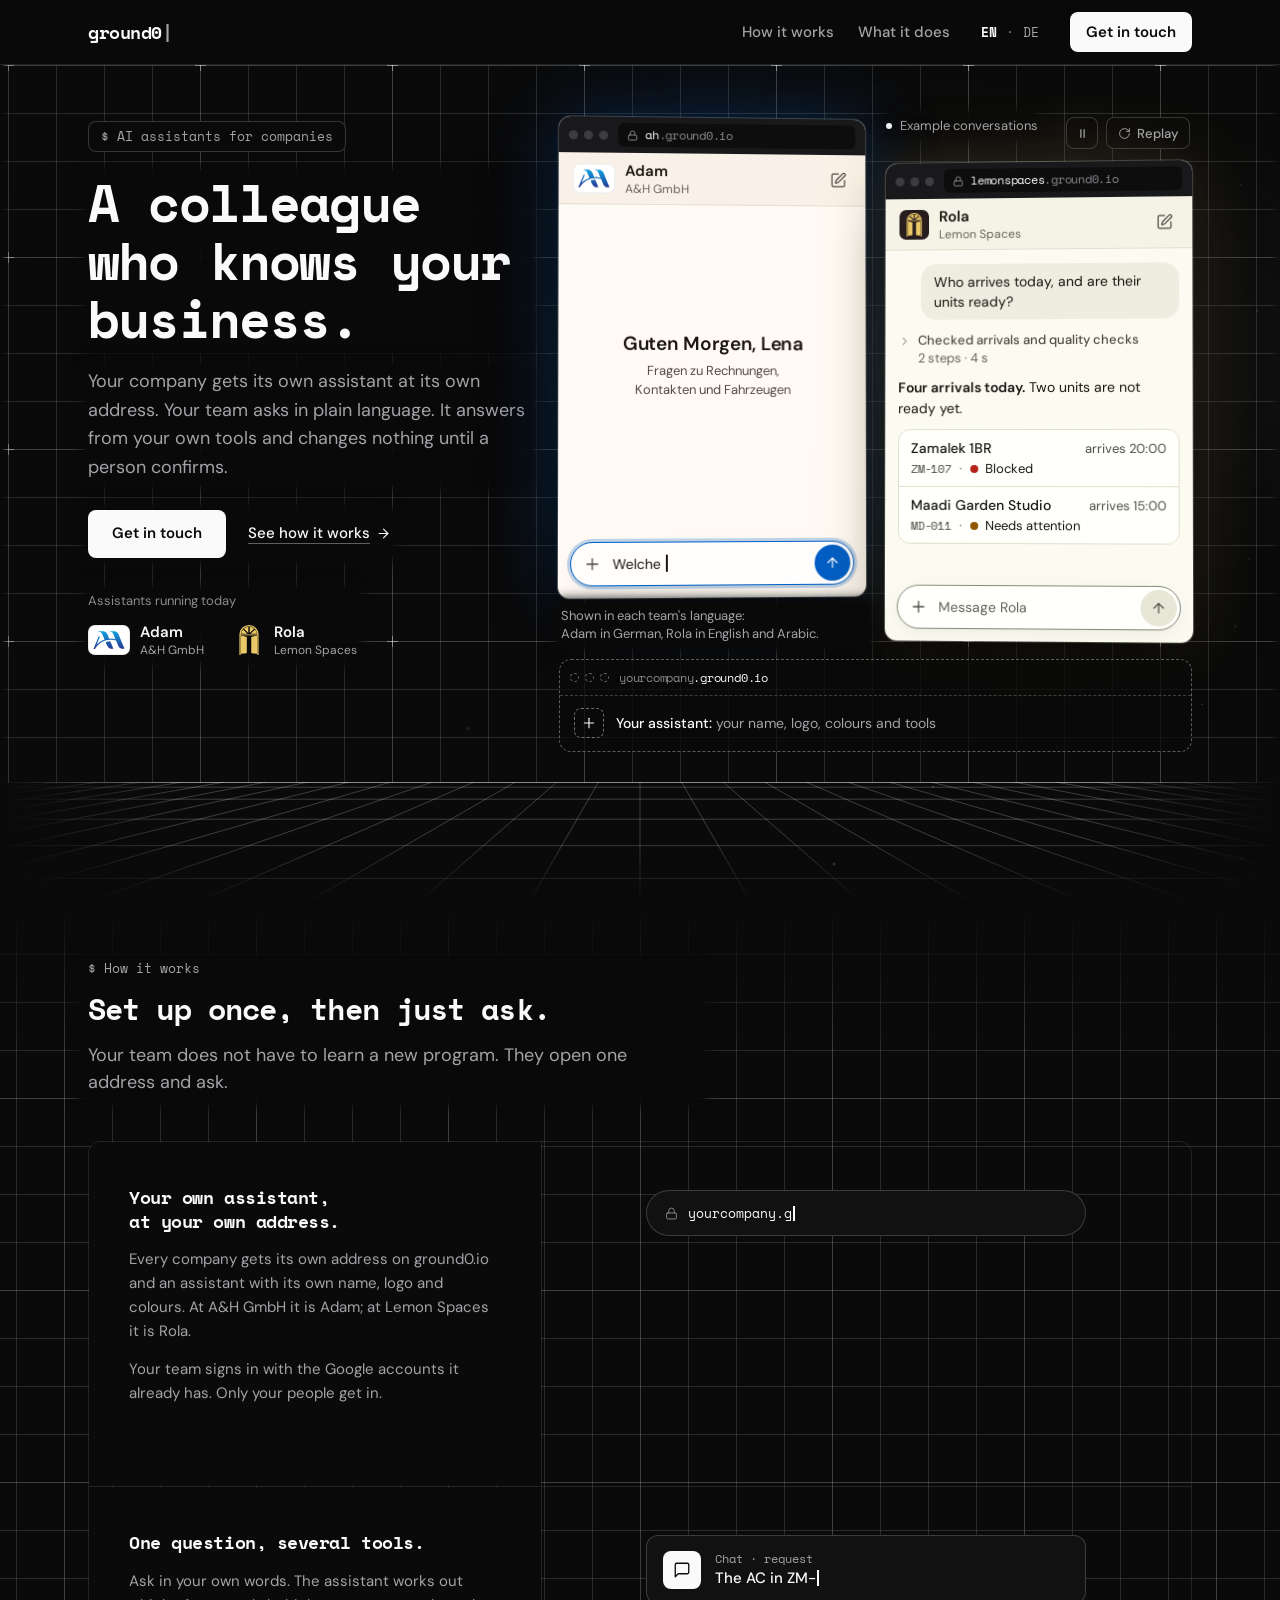
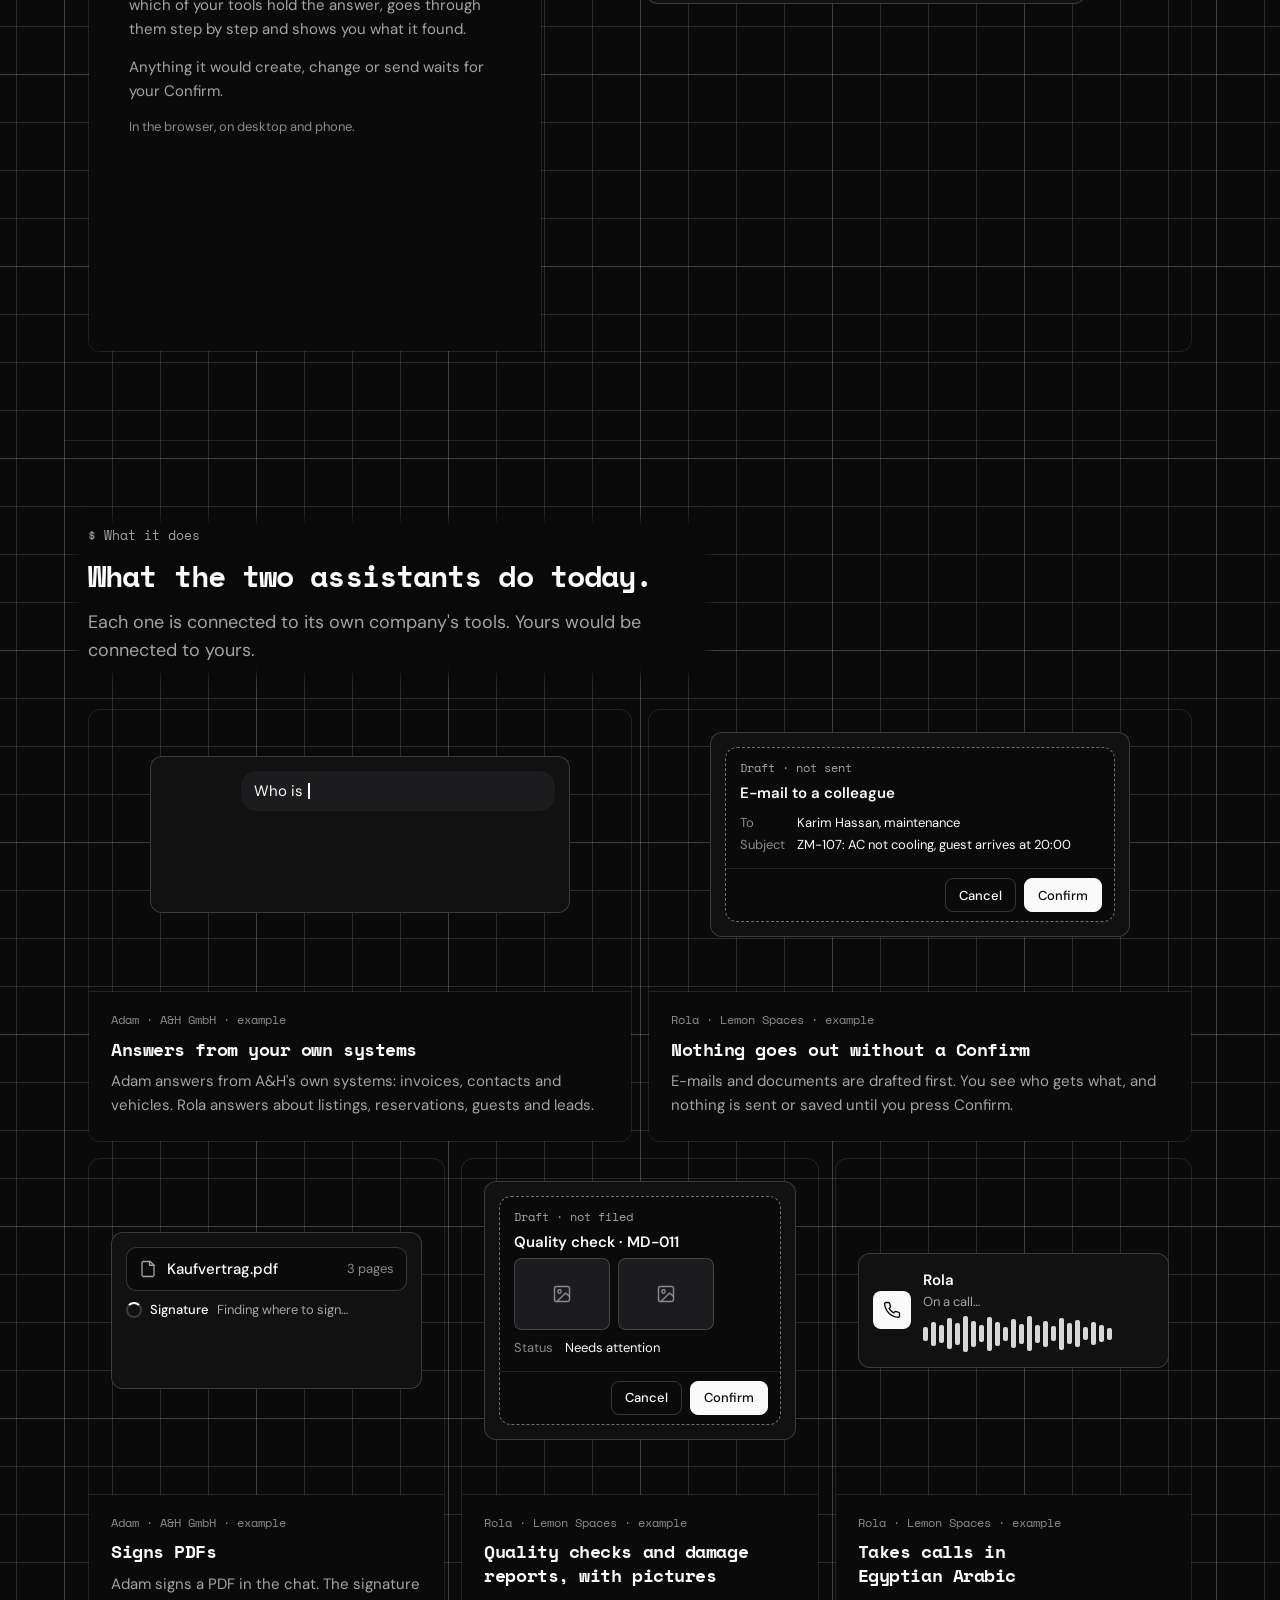
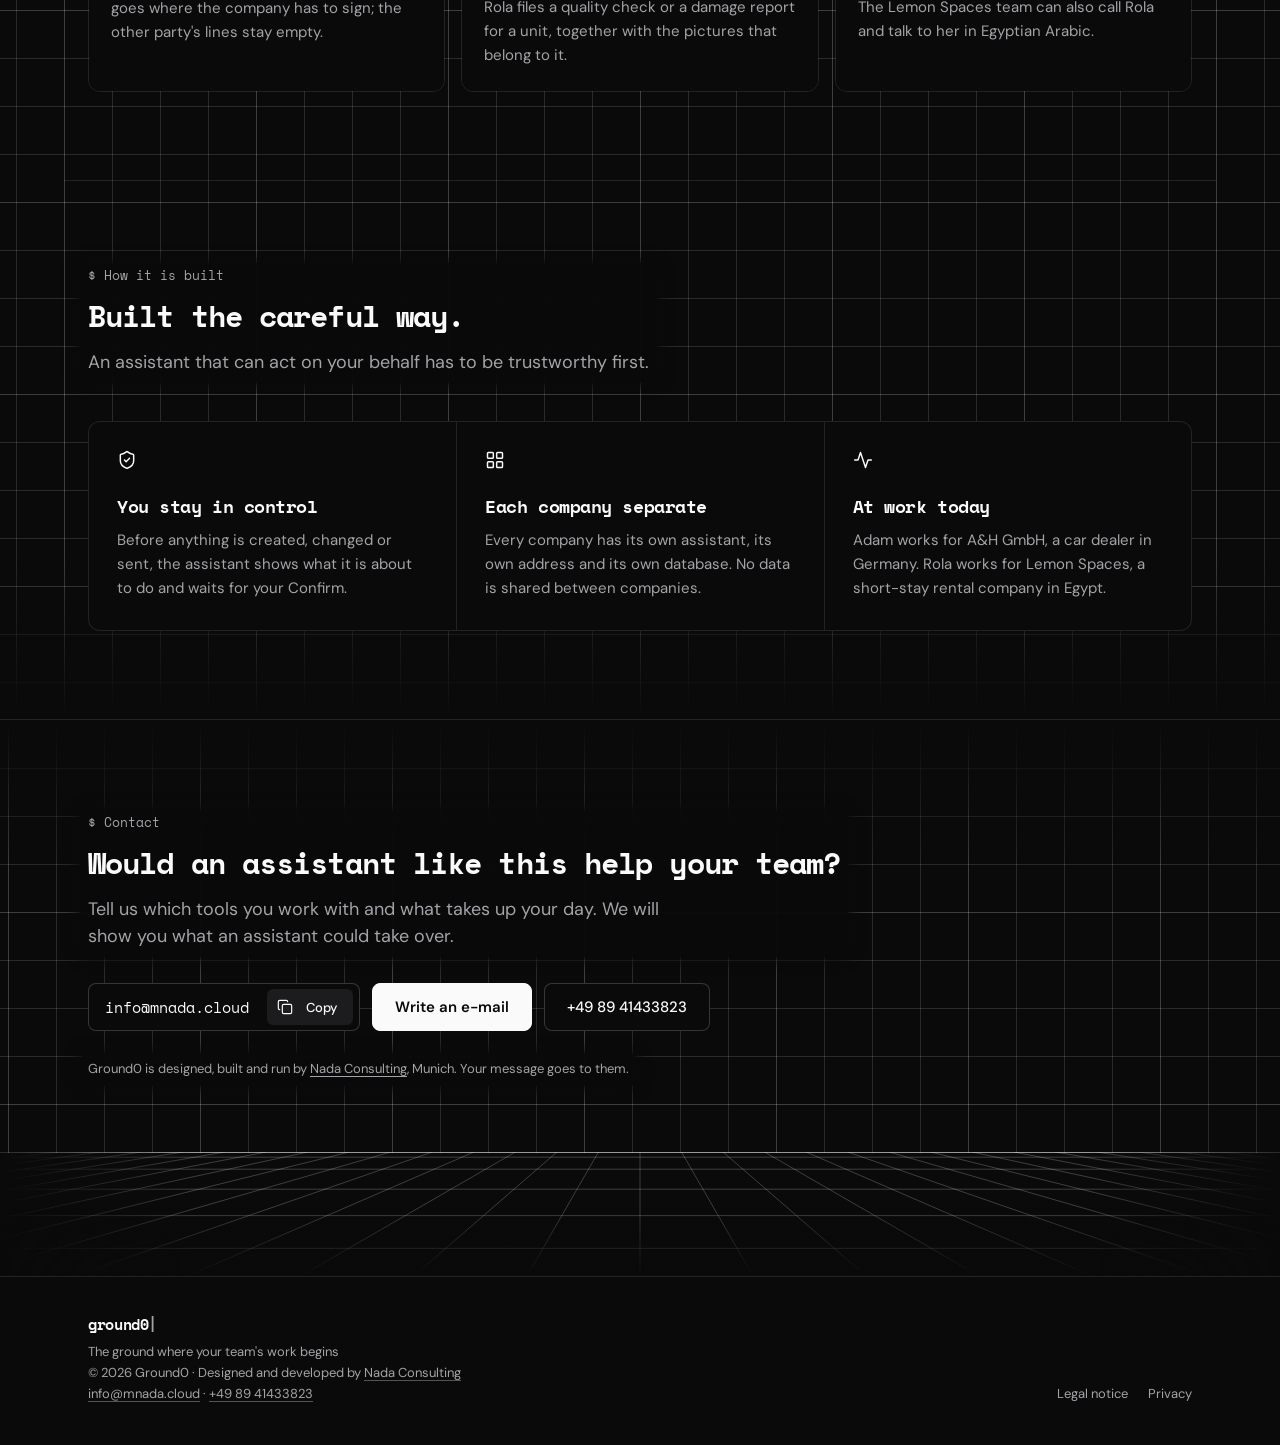
==== index.html @ 7e2b2545 "The grid runs behind the whole page Below the hero the grid was limited to the small example areas a" ====
<!doctype html>
<html lang="en">
<head>
<meta charset="utf-8">
<meta name="viewport" content="width=device-width, initial-scale=1">
<title>Ground0 — an AI assistant for your company</title>
<meta name="description" content="Your company's own AI assistant, at its own address and connected to your tools. It answers from your systems and changes nothing until you confirm.">
<link rel="canonical" href="https://ground0.io/">
<link rel="alternate" hreflang="en" href="https://ground0.io/">
<link rel="alternate" hreflang="de" href="https://ground0.io/de/">
<link rel="alternate" hreflang="x-default" href="https://ground0.io/">
<meta property="og:site_name" content="Ground0">
<meta property="og:locale" content="en_GB">
<meta property="og:locale:alternate" content="de_DE">
<meta property="og:title" content="Ground0 — an AI assistant for your company">
<meta property="og:description" content="Your company's own AI assistant, at its own address and connected to your tools. It answers from your systems and changes nothing until you confirm.">
<meta property="og:type" content="website">
<meta property="og:url" content="https://ground0.io/">
<meta property="og:image" content="https://ground0.io/og.png">
<meta property="og:image:width" content="1200">
<meta property="og:image:height" content="630">
<meta property="og:image:alt" content="ground0: A colleague who knows your business.">
<meta name="twitter:card" content="summary_large_image">
<meta name="color-scheme" content="dark">
<meta name="theme-color" content="#0a0a0a">
<link rel="preload" href="fonts/space-mono-700.woff2" as="font" type="font/woff2" crossorigin>
<link rel="preload" href="fonts/dm-sans-latin.woff2" as="font" type="font/woff2" crossorigin>
<link rel="preload" href="fonts/space-mono-400.woff2" as="font" type="font/woff2" crossorigin>
<link rel="icon" href="favicon.ico" sizes="48x48">
<link rel="icon" href="icon-192.png" type="image/png" sizes="192x192">
<link rel="apple-touch-icon" href="apple-touch-icon.png">
<script>(function(d){d.classList.add("js");if("IntersectionObserver" in window&&!matchMedia("(prefers-reduced-motion: reduce)").matches)d.classList.add("motion");setTimeout(function(){var g=document.querySelector(".gzh");if(g&&g._gzh)return;d.classList.remove("js","motion");if(g)g.classList.remove("gzh-js")},2500)})(document.documentElement)</script>
<link rel="stylesheet" href="styles.css?v=10081700">
</head>
<body>
<a class="skip" href="#main">Skip to content</a>
<svg class="sprite" aria-hidden="true"><symbol id="i-lock" viewBox="0 0 24 24"><rect width="18" height="11" x="3" y="11" rx="2" ry="2"/><path d="M7 11V7a5 5 0 0 1 10 0v4"/></symbol><symbol id="i-user" viewBox="0 0 24 24"><path d="M19 21v-2a4 4 0 0 0-4-4H9a4 4 0 0 0-4 4v2"/><circle cx="12" cy="7" r="4"/></symbol><symbol id="i-chat" viewBox="0 0 24 24"><path d="M21 15a2 2 0 0 1-2 2H7l-4 4V5a2 2 0 0 1 2-2h14a2 2 0 0 1 2 2z"/></symbol><symbol id="i-search" viewBox="0 0 24 24"><circle cx="11" cy="11" r="8"/><path d="m21 21-4.3-4.3"/></symbol><symbol id="i-image" viewBox="0 0 24 24"><rect width="18" height="18" x="3" y="3" rx="2"/><circle cx="9" cy="9" r="2"/><path d="m21 15-3.1-3.1a2 2 0 0 0-2.8 0L6 21"/></symbol><symbol id="i-list" viewBox="0 0 24 24"><path d="m3 17 2 2 4-4"/><path d="m3 7 2 2 4-4"/><path d="M13 6h8"/><path d="M13 12h8"/><path d="M13 18h8"/></symbol><symbol id="i-file" viewBox="0 0 24 24"><path d="M15 2H6a2 2 0 0 0-2 2v16a2 2 0 0 0 2 2h12a2 2 0 0 0 2-2V7z"/><path d="M14 2v5h6"/></symbol><symbol id="i-phone" viewBox="0 0 24 24"><path d="M22 16.92v3a2 2 0 0 1-2.18 2 19.8 19.8 0 0 1-8.63-3.07 19.5 19.5 0 0 1-6-6 19.8 19.8 0 0 1-3.07-8.67A2 2 0 0 1 4.11 2h3a2 2 0 0 1 2 1.72c.13.96.36 1.9.7 2.81a2 2 0 0 1-.45 2.11L8.09 9.91a16 16 0 0 0 6 6l1.27-1.27a2 2 0 0 1 2.11-.45c.91.34 1.85.57 2.81.7A2 2 0 0 1 22 16.92z"/></symbol><symbol id="i-replay" viewBox="0 0 24 24"><path d="M21 12a9 9 0 1 1-9-9c2.52 0 4.93 1 6.74 2.74L21 8"/><path d="M21 3v5h-5"/></symbol><symbol id="i-copy" viewBox="0 0 24 24"><rect width="14" height="14" x="8" y="8" rx="2"/><path d="M4 16c-1.1 0-2-.9-2-2V4c0-1.1.9-2 2-2h10c1.1 0 2 .9 2 2"/></symbol><symbol id="i-shield" viewBox="0 0 24 24"><path d="M20 13c0 5-3.5 7.5-7.66 8.95a1 1 0 0 1-.67-.01C7.5 20.5 4 18 4 13V6a1 1 0 0 1 1-1c2 0 4.5-1.2 6.24-2.72a1.17 1.17 0 0 1 1.52 0C14.51 3.81 17 5 19 5a1 1 0 0 1 1 1z"/><path d="m9 12 2 2 4-4"/></symbol><symbol id="i-boxes" viewBox="0 0 24 24"><rect width="7" height="7" x="3" y="3" rx="1"/><rect width="7" height="7" x="14" y="3" rx="1"/><rect width="7" height="7" x="14" y="14" rx="1"/><rect width="7" height="7" x="3" y="14" rx="1"/></symbol><symbol id="i-pulse" viewBox="0 0 24 24"><path d="M22 12h-4l-3 9L9 3l-3 9H2"/></symbol></svg>
<header class="bar"><div class="wrap top">
  <a class="brand" href="#" aria-label="Ground0, home">ground0<i aria-hidden="true">|</i></a>
  <nav class="nav" aria-label="Main"><a class="nl" href="#how">How it works</a><a class="nl" href="#what">What it does</a><span class="langs" role="group" aria-label="Language"><b lang="en" aria-current="true">EN</b><i aria-hidden="true">·</i><a href="de/" hreflang="de" lang="de" aria-label="Deutsch">DE</a></span><a class="cta" href="#contact">Get in touch</a></nav>
</div></header>
<main id="main">
<div class="gzh"><script>document.documentElement.classList.contains("js")&&document.currentScript.parentNode.classList.add("gzh-js")</script><div class="gzh-bg" aria-hidden="true"><div class="gzh-grid"></div><canvas class="gzh-fx"></canvas><div class="gzh-floor"><svg viewBox="0 0 1600 170" preserveAspectRatio="xMidYMin slice"><line class="gzh-hz" x1="0" y1="0.5" x2="1600" y2="0.5"/><line class="gzh-fl" x1="0" y1="6.5" x2="1600" y2="6.5"/><line class="gzh-fl" x1="0" y1="21.5" x2="1600" y2="21.5"/><line class="gzh-fl" x1="0" y1="46.5" x2="1600" y2="46.5"/><line class="gzh-fl" x1="0" y1="79.5" x2="1600" y2="79.5"/><line class="gzh-fl" x1="0" y1="120.5" x2="1600" y2="120.5"/><line class="gzh-fl" x1="0" y1="170.5" x2="1600" y2="170.5"/><line class="gzh-fl" x1="73.1" y1="0" x2="-1300" y2="170"/><line class="gzh-fl" x1="125" y1="0" x2="-1150" y2="170"/><line class="gzh-fl" x1="176.9" y1="0" x2="-1000" y2="170"/><line class="gzh-fl" x1="228.8" y1="0" x2="-850" y2="170"/><line class="gzh-fl" x1="280.8" y1="0" x2="-700" y2="170"/><line class="gzh-fl" x1="332.7" y1="0" x2="-550" y2="170"/><line class="gzh-fl" x1="384.6" y1="0" x2="-400" y2="170"/><line class="gzh-fl" x1="436.5" y1="0" x2="-250" y2="170"/><line class="gzh-fl" x1="488.5" y1="0" x2="-100" y2="170"/><line class="gzh-fl" x1="540.4" y1="0" x2="50" y2="170"/><line class="gzh-fl" x1="592.3" y1="0" x2="200" y2="170"/><line class="gzh-fl" x1="644.2" y1="0" x2="350" y2="170"/><line class="gzh-fl" x1="696.2" y1="0" x2="500" y2="170"/><line class="gzh-fl" x1="748.1" y1="0" x2="650" y2="170"/><line class="gzh-fl" x1="800" y1="0" x2="800" y2="170"/><line class="gzh-fl" x1="851.9" y1="0" x2="950" y2="170"/><line class="gzh-fl" x1="903.8" y1="0" x2="1100" y2="170"/><line class="gzh-fl" x1="955.8" y1="0" x2="1250" y2="170"/><line class="gzh-fl" x1="1007.7" y1="0" x2="1400" y2="170"/><line class="gzh-fl" x1="1059.6" y1="0" x2="1550" y2="170"/><line class="gzh-fl" x1="1111.5" y1="0" x2="1700" y2="170"/><line class="gzh-fl" x1="1163.5" y1="0" x2="1850" y2="170"/><line class="gzh-fl" x1="1215.4" y1="0" x2="2000" y2="170"/><line class="gzh-fl" x1="1267.3" y1="0" x2="2150" y2="170"/><line class="gzh-fl" x1="1319.2" y1="0" x2="2300" y2="170"/><line class="gzh-fl" x1="1371.2" y1="0" x2="2450" y2="170"/><line class="gzh-fl" x1="1423.1" y1="0" x2="2600" y2="170"/><line class="gzh-fl" x1="1475" y1="0" x2="2750" y2="170"/><line class="gzh-fl" x1="1526.9" y1="0" x2="2900" y2="170"/></svg><i class="gzh-scan"></i></div></div><div class="gzh-in"><div class="gzh-copy"><span class="gzh-eyebrow gzh-rise gzh-n1">AI assistants for companies</span><h1 class="gzh-h1 gzh-rise gzh-n2">A colleague who knows your business.</h1><p class="gzh-lead gzh-rise gzh-n3">Your company gets its own assistant at its own address. Your team asks in plain language. It answers from your own tools and changes nothing until a person confirms.</p><div class="gzh-acts gzh-rise gzh-n4"><a class="gzh-cta" href="#contact">Get in touch</a><a class="gzh-more" href="#how">See how it works<svg class="gzh-i" viewBox="0 0 24 24" aria-hidden="true"><path d="M5 12h14"/><path d="m12 5 7 7-7 7"/></svg></a></div><div class="gzh-proof gzh-rise gzh-n5"><span class="gzh-proof-l">Assistants running today</span><div class="gzh-who"><div class="gzh-lockup"><span class="gzh-plate"><svg viewBox="183 386 1236 695" width="32" height="18" aria-hidden="true"><defs><linearGradient id="gzh-ah-g1" gradientUnits="userSpaceOnUse" x1="0" x2="0" y1="392" y2="1207"><stop offset="0" stop-color="#0DA2E1"/><stop offset="1" stop-color="#2E2483"/></linearGradient></defs><path fill="url(#gzh-ah-g1)" d="M204 1079L201 1078L214 1053L217 1039L223 1030L240 987L243 978L242 976L245 976L246 972L247 972L252 954L254 955L253 953L283 882L285 874L288 872L289 864L296 853L304 831L305 824L306 823L305 825L307 824L311 816L312 809L317 800L354 711L357 699L371 671L372 663L375 659L378 648L390 624L396 606L400 600L451 600L452 607L442 626L430 660L426 665L409 707L404 723L401 728L380 776L372 797L371 805L369 803L370 806L363 823L358 831L346 864L342 867L340 878L337 879L326 911L329 910L330 909L328 908L335 904L336 900L339 900L345 889L351 887L363 875L372 870L370 868L374 867L385 858L387 853L392 852L409 836L428 825L443 812L483 787L480 784L490 784L508 772L538 756L552 751L572 739L580 738L589 733L628 719L628 713L626 717L624 704L610 672L610 669L608 669L598 641L595 638L595 633L593 635L592 627L579 594L537 497L511 461L508 462L505 457L495 448L492 448L488 441L478 433L453 420L407 417L407 395L429 394L550 394L595 396L643 412L657 421L658 419L660 420L659 422L662 421L664 426L673 432L679 433L680 436L677 434L679 437L684 440L699 456L702 458L704 457L705 464L715 475L733 504L734 505L736 503L737 511L746 527L772 580L802 672L804 680L807 679L806 683L888 680L959 683L1012 691L1049 702L1045 687L1013 614L1006 593L1004 597L1003 586L995 570L993 570L991 561L977 525L972 518L959 483L949 465L933 445L913 430L899 424L872 417L836 415L832 414L834 408L834 402L836 394L1013 396L1060 409L1084 422L1106 438L1108 437L1147 477L1162 504L1166 507L1168 516L1217 632L1217 635L1220 636L1228 661L1260 733L1265 750L1272 761L1277 778L1279 778L1279 782L1291 809L1292 814L1295 816L1297 825L1301 830L1302 838L1313 865L1317 869L1317 874L1319 874L1320 881L1322 881L1325 893L1327 892L1328 901L1351 952L1357 971L1359 970L1398 1069L1306 1070L1281 1067L1259 1060L1235 1047L1200 1020L1180 998L1180 995L1178 997L1177 992L1158 960L1157 952L1150 932L1148 934L1146 924L1138 910L1139 907L1115 855L1114 846L1110 837L1107 836L1109 836L1108 834L1102 822L1103 821L1099 816L1094 802L1092 803L1091 793L1077 761L1071 754L1051 749L1052 747L1024 742L1024 740L1016 740L1007 737L970 731L918 726L865 724L791 729L742 736L705 743L630 766L622 771L619 770L596 779L597 781L586 783L581 788L562 794L556 800L550 801L550 803L510 823L490 836L491 838L486 838L476 847L458 858L448 868L442 871L439 875L440 876L437 878L435 876L435 879L428 881L425 887L421 888L421 891L415 893L390 916L364 941L358 951L350 957L351 959L345 963L342 967L344 967L339 970L321 991L319 997L290 1034L286 1040L288 1040L284 1043L262 1079L204 1079ZM881 1074L849 1068L819 1053L795 1037L779 1019L772 1014L771 1009L768 1009L754 988L748 983L748 979L740 968L737 967L735 959L723 939L720 937L715 924L715 925L713 924L714 922L706 905L704 905L701 893L699 893L699 889L697 890L692 874L689 872L676 824L676 821L683 816L682 814L693 811L695 808L753 796L850 784L851 790L861 808L866 824L868 824L868 829L870 828L877 849L877 847L879 849L917 938L971 1074L946 1076L881 1074Z"/></svg></span><div class="gzh-names"><span class="gzh-assistant">Adam</span><span class="gzh-company">A&amp;H GmbH</span></div></div><div class="gzh-lockup"><svg class="gzh-arch" viewBox="0 0 24 24" width="30" height="30" aria-hidden="true"><g transform="translate(4.323 0) scale(.01139) translate(-126 -60)"><defs><mask id="gzh-arch-m1" maskUnits="userSpaceOnUse" x="150" y="100" width="1300" height="620"><path d="M781 218.7C781 186.9 754.5 161.2 723 165.7A573 573 0 0 0 457.6 276.2C433.2 294.7 432.6 330.3 454.3 351.9L695.6 593.3C727.1 624.8 781 602.5 781 558ZM423.9 385.2C401.4 362.8 364.5 363.3 345.4 388.8A573 573 0 0 0 237.9 641C232.9 671.7 257.9 698 289 698L635.3 698C672.7 698 691.4 652.8 665 626.3ZM826 218.7C826 186.9 852.5 161.2 884 165.7A573 573 0 0 1 1149.4 276.2C1173.8 294.7 1174.4 330.3 1152.7 351.9L911.4 593.3C879.9 624.8 826 602.5 826 558ZM1183.1 385.2C1205.6 362.8 1242.5 363.3 1261.6 388.8A573 573 0 0 1 1369.1 641C1374.1 671.7 1349.1 698 1318 698L971.7 698C934.3 698 915.6 652.8 942 626.3Z" fill="#fff" stroke="#000" stroke-width="44"/></mask></defs><path d="M171.5 2167V735.3A628.25 628.25 0 0 1 1428 735.3V2167" fill="none" stroke="#EAC867" stroke-width="90"/><path d="M171.5 753H1428" stroke="#EAC867" stroke-width="60"/><rect x="150" y="100" width="1300" height="620" fill="#EAC867" mask="url(#gzh-arch-m1)"/><path d="M236.5 860.3C236.5 833.4 261.3 813.5 287.5 819.2L613 890.9C633.1 895.3 647.5 913.2 647.5 933.9L647.5 1991.2C647.5 2014 630.7 2033.4 608.1 2036.7L282.2 2084C258.1 2087.5 236.5 2068.8 236.5 2044.4ZM1369.5 860.3C1369.5 833.4 1344.7 813.5 1318.5 819.2L993 890.9C972.9 895.3 958.5 913.2 958.5 933.9L958.5 1991.2C958.5 2014 975.3 2033.4 997.9 2036.7L1323.8 2084C1347.9 2087.5 1369.5 2068.8 1369.5 2044.4Z" fill="#EAC867"/></g></svg><div class="gzh-names"><span class="gzh-assistant">Rola</span><span class="gzh-company">Lemon Spaces</span></div></div></div></div></div><div class="gzh-stage"><div class="gzh-wins"><div class="gzh-bar gzh-rise gzh-n3"><span class="gzh-eg">Example conversations</span><span class="gzh-ctl"><span class="gzh-count" aria-live="polite"></span><button type="button" class="gzh-pause" aria-pressed="false" aria-label="Pause the examples"><svg class="gzh-i" viewBox="0 0 24 24" aria-hidden="true"><path class="gzh-p-on" d="M9 5v14M15 5v14"/><path class="gzh-p-off" d="M8 5.5v13l10-6.5z"/></svg></button><button type="button" class="gzh-replay" aria-label="Replay the examples" data-step="Next step" data-step-label="Show the next step of the examples"><svg class="gzh-i" viewBox="0 0 24 24" aria-hidden="true"><path d="M21 12a9 9 0 1 1-9-9c2.52 0 4.93 1 6.74 2.74L21 8"/><path d="M21 3v5h-5"/></svg><span>Replay</span></button></span></div><div class="gzh-w gzh-w-a gzh-rise gzh-n2"><div class="gzh-float"><div class="gzh-win gzh-win-ah gzh-blank" data-play role="img" aria-label="Example in German at ah.ground0.io: Lena asks Adam, the assistant of A&amp;H GmbH, which invoices are still open for Autohaus Becker. Adam checks Lexoffice and HubSpot, lists three open invoices, drafts a payment reminder and sends it only after Lena confirms."><div class="gzh-chrome"><span class="gzh-dots"><i></i><i></i><i></i></span><span class="gzh-url"><svg class="gzh-i" viewBox="0 0 24 24" aria-hidden="true"><rect width="18" height="11" x="3" y="11" rx="2" ry="2"/><path d="M7 11V7a5 5 0 0 1 10 0v4"/></svg><span><b>ah</b>.ground0.io</span></span></div><div class="gzh-head"><div class="gzh-lockup"><span class="gzh-plate"><svg viewBox="183 386 1236 695" width="32" height="18" aria-hidden="true"><defs><linearGradient id="gzh-ah-g2" gradientUnits="userSpaceOnUse" x1="0" x2="0" y1="392" y2="1207"><stop offset="0" stop-color="#0DA2E1"/><stop offset="1" stop-color="#2E2483"/></linearGradient></defs><path fill="url(#gzh-ah-g2)" d="M204 1079L201 1078L214 1053L217 1039L223 1030L240 987L243 978L242 976L245 976L246 972L247 972L252 954L254 955L253 953L283 882L285 874L288 872L289 864L296 853L304 831L305 824L306 823L305 825L307 824L311 816L312 809L317 800L354 711L357 699L371 671L372 663L375 659L378 648L390 624L396 606L400 600L451 600L452 607L442 626L430 660L426 665L409 707L404 723L401 728L380 776L372 797L371 805L369 803L370 806L363 823L358 831L346 864L342 867L340 878L337 879L326 911L329 910L330 909L328 908L335 904L336 900L339 900L345 889L351 887L363 875L372 870L370 868L374 867L385 858L387 853L392 852L409 836L428 825L443 812L483 787L480 784L490 784L508 772L538 756L552 751L572 739L580 738L589 733L628 719L628 713L626 717L624 704L610 672L610 669L608 669L598 641L595 638L595 633L593 635L592 627L579 594L537 497L511 461L508 462L505 457L495 448L492 448L488 441L478 433L453 420L407 417L407 395L429 394L550 394L595 396L643 412L657 421L658 419L660 420L659 422L662 421L664 426L673 432L679 433L680 436L677 434L679 437L684 440L699 456L702 458L704 457L705 464L715 475L733 504L734 505L736 503L737 511L746 527L772 580L802 672L804 680L807 679L806 683L888 680L959 683L1012 691L1049 702L1045 687L1013 614L1006 593L1004 597L1003 586L995 570L993 570L991 561L977 525L972 518L959 483L949 465L933 445L913 430L899 424L872 417L836 415L832 414L834 408L834 402L836 394L1013 396L1060 409L1084 422L1106 438L1108 437L1147 477L1162 504L1166 507L1168 516L1217 632L1217 635L1220 636L1228 661L1260 733L1265 750L1272 761L1277 778L1279 778L1279 782L1291 809L1292 814L1295 816L1297 825L1301 830L1302 838L1313 865L1317 869L1317 874L1319 874L1320 881L1322 881L1325 893L1327 892L1328 901L1351 952L1357 971L1359 970L1398 1069L1306 1070L1281 1067L1259 1060L1235 1047L1200 1020L1180 998L1180 995L1178 997L1177 992L1158 960L1157 952L1150 932L1148 934L1146 924L1138 910L1139 907L1115 855L1114 846L1110 837L1107 836L1109 836L1108 834L1102 822L1103 821L1099 816L1094 802L1092 803L1091 793L1077 761L1071 754L1051 749L1052 747L1024 742L1024 740L1016 740L1007 737L970 731L918 726L865 724L791 729L742 736L705 743L630 766L622 771L619 770L596 779L597 781L586 783L581 788L562 794L556 800L550 801L550 803L510 823L490 836L491 838L486 838L476 847L458 858L448 868L442 871L439 875L440 876L437 878L435 876L435 879L428 881L425 887L421 888L421 891L415 893L390 916L364 941L358 951L350 957L351 959L345 963L342 967L344 967L339 970L321 991L319 997L290 1034L286 1040L288 1040L284 1043L262 1079L204 1079ZM881 1074L849 1068L819 1053L795 1037L779 1019L772 1014L771 1009L768 1009L754 988L748 983L748 979L740 968L737 967L735 959L723 939L720 937L715 924L715 925L713 924L714 922L706 905L704 905L701 893L699 893L699 889L697 890L692 874L689 872L676 824L676 821L683 816L682 814L693 811L695 808L753 796L850 784L851 790L861 808L866 824L868 824L868 829L870 828L877 849L877 847L879 849L917 938L971 1074L946 1076L881 1074Z"/></svg></span><div class="gzh-names"><span class="gzh-assistant">Adam</span><span class="gzh-company">A&amp;H GmbH</span></div></div><span class="gzh-head-ico"><svg class="gzh-i" viewBox="0 0 24 24" aria-hidden="true"><path d="M12 3H5a2 2 0 0 0-2 2v14a2 2 0 0 0 2 2h14a2 2 0 0 0 2-2v-7"/><path d="M18.375 2.625a1 1 0 0 1 3 3l-9.013 9.014a2 2 0 0 1-.853.505l-2.873.84a.5.5 0 0 1-.62-.62l.84-2.873a2 2 0 0 1 .506-.852z"/></svg></span></div><div class="gzh-thread" lang="de"><div class="gzh-empty"><p class="gzh-greet">Guten Morgen, Lena</p><p class="gzh-hint">Fragen zu Rechnungen, Kontakten und Fahrzeugen</p></div><div class="gzh-col"><div class="gzh-u" data-k="q1"><div class="gzh-bubble">Welche Rechnungen von Autohaus Becker sind noch offen?</div></div><div class="gzh-b"><div class="gzh-work" data-k="w1" data-st="done" data-one="Schritt" data-many="Schritte"><div class="gzh-think"><i class="gzh-spin"></i><span class="gzh-glint">Denkt nach…</span></div><div class="gzh-sum"><svg class="gzh-i" viewBox="0 0 24 24" aria-hidden="true"><path d="m9 18 6-6-6-6"/></svg><span><b class="gzh-s-run">Arbeitet</b><b class="gzh-s-done">Lexoffice und HubSpot geprüft</b><span class="gzh-meta">2 Schritte · 4 s</span></span></div><div class="gzh-fold"><div class="gzh-steps"><div class="gzh-steps-in"><div class="gzh-step" data-k="s1" data-st="done"><i class="gzh-spin"></i><svg class="gzh-i" viewBox="0 0 24 24" aria-hidden="true"><path d="M20 6 9 17l-5-5"/></svg><span class="gzh-what"><span class="gzh-tool">Lexoffice</span> · <span class="gzh-live-t gzh-glint">Sucht Rechnungen…</span><span class="gzh-done-t">3 offene Rechnungen</span></span><span class="gzh-t">2 s</span></div><div class="gzh-step" data-k="s2" data-st="done"><i class="gzh-spin"></i><svg class="gzh-i" viewBox="0 0 24 24" aria-hidden="true"><path d="M20 6 9 17l-5-5"/></svg><span class="gzh-what"><span class="gzh-tool">HubSpot</span> · <span class="gzh-live-t gzh-glint">Sucht den Kontakt…</span><span class="gzh-done-t">Kontakt gefunden</span></span><span class="gzh-t">2 s</span></div></div></div></div></div><p class="gzh-prose" data-k="a1">Drei Rechnungen sind offen, zusammen <strong>4.820&nbsp;€</strong>.</p><div class="gzh-rows" data-k="r1"><div class="gzh-r"><div class="gzh-l1"><span class="gzh-code">2026-0418</span><span class="gzh-end">2.150&nbsp;€</span></div><div class="gzh-l2"><span class="gzh-st gzh-bad">21 Tage überfällig</span></div></div><div class="gzh-r"><div class="gzh-l1"><span class="gzh-code">2026-0431</span><span class="gzh-end">1.480&nbsp;€</span></div><div class="gzh-l2"><span class="gzh-st gzh-warn">Fällig in 3 Tagen</span></div></div><div class="gzh-r"><div class="gzh-l1"><span class="gzh-code">2026-0440</span><span class="gzh-end">1.190&nbsp;€</span></div><div class="gzh-l2"><span class="gzh-st gzh-ok">Fällig in 12 Tagen</span></div></div></div></div><div class="gzh-u" data-k="q2"><div class="gzh-bubble">Bitte eine Zahlungserinnerung für die älteste.</div></div><div class="gzh-b"><div class="gzh-work" data-k="w2" data-st="done" data-one="Schritt" data-many="Schritte"><div class="gzh-think"><i class="gzh-spin"></i><span class="gzh-glint">Denkt nach…</span></div><div class="gzh-sum"><svg class="gzh-i" viewBox="0 0 24 24" aria-hidden="true"><path d="m9 18 6-6-6-6"/></svg><span><b class="gzh-s-run">Arbeitet</b><b class="gzh-s-wait">Wartet auf Bestätigung</b><b class="gzh-s-done">Erinnerung gesendet</b><span class="gzh-meta">2 Schritte · 3 s</span></span></div><div class="gzh-fold"><div class="gzh-steps"><div class="gzh-steps-in"><div class="gzh-step" data-k="s3" data-st="done"><i class="gzh-spin"></i><svg class="gzh-i" viewBox="0 0 24 24" aria-hidden="true"><path d="M20 6 9 17l-5-5"/></svg><span class="gzh-what"><span class="gzh-tool">Gmail</span> · <span class="gzh-live-t gzh-glint">Bereitet Entwurf vor…</span><span class="gzh-done-t">Entwurf vorbereitet</span></span><span class="gzh-t">2 s</span></div></div></div></div></div><div class="gzh-card" data-k="c" data-st="ready"><div class="gzh-hd"><div class="gzh-draft">Entwurf · nicht gesendet</div><div class="gzh-title">Zahlungserinnerung senden</div></div><dl><dt>An</dt><dd>Autohaus Becker, Buchhaltung</dd><dt>Betreff</dt><dd>Zahlungserinnerung <span class="gzh-code">2026-0418</span></dd></dl><p class="gzh-says">Gesendet wird erst nach Bestätigung.</p><div class="gzh-ft"><span class="gzh-btn">Abbrechen</span><span class="gzh-btn gzh-primary">Bestätigen</span></div></div><div class="gzh-receipt" data-k="rc"><svg class="gzh-i" viewBox="0 0 24 24" aria-hidden="true"><path d="M20 6 9 17l-5-5"/></svg><b>Erinnerung gesendet</b><span class="gzh-rt">Bestätigt von Lena Krüger · 09:42</span></div></div></div></div><div class="gzh-dock"><div class="gzh-composer" data-st="idle"><span class="gzh-ib"><svg class="gzh-i" viewBox="0 0 24 24" aria-hidden="true"><path d="M5 12h14"/><path d="M12 5v14"/></svg></span><span class="gzh-input"><span class="gzh-ph">Nachricht an Adam</span><span class="gzh-typed"></span><i class="gzh-caret"></i></span><span class="gzh-send"><svg class="gzh-i" viewBox="0 0 24 24" aria-hidden="true"><path d="m5 12 7-7 7 7"/><path d="M12 19V5"/></svg><i></i></span></div></div></div></div></div><div class="gzh-w gzh-w-b gzh-rise gzh-n4"><div class="gzh-float"><div class="gzh-win gzh-win-ls gzh-blank" data-play role="img" aria-label="Example at lemonspaces.ground0.io: Mona asks Rola, the assistant of Lemon Spaces, who arrives today and whether their units are ready. Rola checks the reservations and the quality checks and names two units that are not ready. Mona then asks in Arabic for a note on unit ZM-107; Rola prepares it and saves it only after Mona confirms."><div class="gzh-chrome"><span class="gzh-dots"><i></i><i></i><i></i></span><span class="gzh-url"><svg class="gzh-i" viewBox="0 0 24 24" aria-hidden="true"><rect width="18" height="11" x="3" y="11" rx="2" ry="2"/><path d="M7 11V7a5 5 0 0 1 10 0v4"/></svg><span><b>lemonspaces</b>.ground0.io</span></span></div><div class="gzh-head"><div class="gzh-lockup"><svg class="gzh-arch" viewBox="0 0 24 24" width="30" height="30" aria-hidden="true"><rect width="24" height="24" rx="5.5" fill="#271d1d"/><g transform="translate(2.4 2.4) scale(.8)"><g transform="translate(4.323 0) scale(.01139) translate(-126 -60)"><defs><mask id="gzh-arch-m2" maskUnits="userSpaceOnUse" x="150" y="100" width="1300" height="620"><path d="M781 218.7C781 186.9 754.5 161.2 723 165.7A573 573 0 0 0 457.6 276.2C433.2 294.7 432.6 330.3 454.3 351.9L695.6 593.3C727.1 624.8 781 602.5 781 558ZM423.9 385.2C401.4 362.8 364.5 363.3 345.4 388.8A573 573 0 0 0 237.9 641C232.9 671.7 257.9 698 289 698L635.3 698C672.7 698 691.4 652.8 665 626.3ZM826 218.7C826 186.9 852.5 161.2 884 165.7A573 573 0 0 1 1149.4 276.2C1173.8 294.7 1174.4 330.3 1152.7 351.9L911.4 593.3C879.9 624.8 826 602.5 826 558ZM1183.1 385.2C1205.6 362.8 1242.5 363.3 1261.6 388.8A573 573 0 0 1 1369.1 641C1374.1 671.7 1349.1 698 1318 698L971.7 698C934.3 698 915.6 652.8 942 626.3Z" fill="#fff" stroke="#000" stroke-width="44"/></mask></defs><path d="M171.5 2167V735.3A628.25 628.25 0 0 1 1428 735.3V2167" fill="none" stroke="#EAC867" stroke-width="90"/><path d="M171.5 753H1428" stroke="#EAC867" stroke-width="60"/><rect x="150" y="100" width="1300" height="620" fill="#EAC867" mask="url(#gzh-arch-m2)"/><path d="M236.5 860.3C236.5 833.4 261.3 813.5 287.5 819.2L613 890.9C633.1 895.3 647.5 913.2 647.5 933.9L647.5 1991.2C647.5 2014 630.7 2033.4 608.1 2036.7L282.2 2084C258.1 2087.5 236.5 2068.8 236.5 2044.4ZM1369.5 860.3C1369.5 833.4 1344.7 813.5 1318.5 819.2L993 890.9C972.9 895.3 958.5 913.2 958.5 933.9L958.5 1991.2C958.5 2014 975.3 2033.4 997.9 2036.7L1323.8 2084C1347.9 2087.5 1369.5 2068.8 1369.5 2044.4Z" fill="#EAC867"/></g></g></svg><div class="gzh-names"><span class="gzh-assistant">Rola</span><span class="gzh-company">Lemon Spaces</span></div></div><span class="gzh-head-ico"><svg class="gzh-i" viewBox="0 0 24 24" aria-hidden="true"><path d="M12 3H5a2 2 0 0 0-2 2v14a2 2 0 0 0 2 2h14a2 2 0 0 0 2-2v-7"/><path d="M18.375 2.625a1 1 0 0 1 3 3l-9.013 9.014a2 2 0 0 1-.853.505l-2.873.84a.5.5 0 0 1-.62-.62l.84-2.873a2 2 0 0 1 .506-.852z"/></svg></span></div><div class="gzh-thread" lang="en"><div class="gzh-empty"><p class="gzh-greet">Good afternoon, Mona</p><p class="gzh-hint">Ask Rola about listings, reservations and guests</p></div><div class="gzh-col"><div class="gzh-u" data-k="q1"><div class="gzh-bubble">Who arrives today, and are their units ready?</div></div><div class="gzh-b"><div class="gzh-work" data-k="w1" data-st="done" data-one="step" data-many="steps"><div class="gzh-think"><i class="gzh-spin"></i><span class="gzh-glint">Thinking…</span></div><div class="gzh-sum"><svg class="gzh-i" viewBox="0 0 24 24" aria-hidden="true"><path d="m9 18 6-6-6-6"/></svg><span><b class="gzh-s-run">Working</b><b class="gzh-s-done">Checked arrivals and quality checks</b><span class="gzh-meta">2 steps · 4 s</span></span></div><div class="gzh-fold"><div class="gzh-steps"><div class="gzh-steps-in"><div class="gzh-step" data-k="s1" data-st="done"><i class="gzh-spin"></i><svg class="gzh-i" viewBox="0 0 24 24" aria-hidden="true"><path d="M20 6 9 17l-5-5"/></svg><span class="gzh-what"><span class="gzh-tool">Reservations</span> · <span class="gzh-live-t gzh-glint">Checking today…</span><span class="gzh-done-t">4 arrivals today</span></span><span class="gzh-t">2 s</span></div><div class="gzh-step" data-k="s2" data-st="done"><i class="gzh-spin"></i><svg class="gzh-i" viewBox="0 0 24 24" aria-hidden="true"><path d="M20 6 9 17l-5-5"/></svg><span class="gzh-what"><span class="gzh-tool">Quality checks</span> · <span class="gzh-live-t gzh-glint">Checking 4 units…</span><span class="gzh-done-t">2 units not ready</span></span><span class="gzh-t">2 s</span></div></div></div></div></div><p class="gzh-prose" data-k="a1"><strong>Four arrivals today.</strong> Two units are not ready yet.</p><div class="gzh-rows" data-k="r1"><div class="gzh-r"><div class="gzh-l1"><span>Zamalek 1BR</span><span class="gzh-end gzh-soft">arrives 20:00</span></div><div class="gzh-l2"><span class="gzh-code">ZM-107</span><i>·</i><span class="gzh-st gzh-bad">Blocked</span></div></div><div class="gzh-r"><div class="gzh-l1"><span>Maadi Garden Studio</span><span class="gzh-end gzh-soft">arrives 15:00</span></div><div class="gzh-l2"><span class="gzh-code">MD-011</span><i>·</i><span class="gzh-st gzh-warn">Needs attention</span></div></div></div></div><div class="gzh-u" data-k="q2"><div class="gzh-bubble" lang="ar" dir="rtl">محتاجين ملاحظة على <span class="gzh-code">ZM-107</span>: الضيف الجاي هيوصل الساعة 8 بالليل.</div></div><div class="gzh-b"><div class="gzh-work" data-k="w2" data-st="done" data-one="step" data-many="steps"><div class="gzh-think"><i class="gzh-spin"></i><span class="gzh-glint">Thinking…</span></div><div class="gzh-sum"><svg class="gzh-i" viewBox="0 0 24 24" aria-hidden="true"><path d="m9 18 6-6-6-6"/></svg><span><b class="gzh-s-run">Working</b><b class="gzh-s-wait">Waiting for confirmation</b><b class="gzh-s-done">Saved the note</b><span class="gzh-meta">3 steps · 3 s</span></span></div><div class="gzh-fold"><div class="gzh-steps"><div class="gzh-steps-in"><div class="gzh-step" data-k="s3" data-st="done"><i class="gzh-spin"></i><svg class="gzh-i" viewBox="0 0 24 24" aria-hidden="true"><path d="M20 6 9 17l-5-5"/></svg><span class="gzh-what"><span class="gzh-tool">Units</span> · <span class="gzh-live-t gzh-glint">Looking up the unit…</span><span class="gzh-done-t">Found <span class="gzh-code">ZM-107</span></span></span><span class="gzh-t">1 s</span></div><div class="gzh-step" data-k="s4" data-st="done"><i class="gzh-spin"></i><svg class="gzh-i" viewBox="0 0 24 24" aria-hidden="true"><path d="M20 6 9 17l-5-5"/></svg><span class="gzh-what"><span class="gzh-tool">Units</span> · <span class="gzh-live-t gzh-glint">Preparing the note…</span><span class="gzh-done-t">Note prepared, not saved</span></span><span class="gzh-t">1 s</span></div></div></div></div></div><div class="gzh-card" data-k="c" data-st="ready"><div class="gzh-hd"><div class="gzh-draft">Draft · not saved</div><div class="gzh-title">Add a note to <span class="gzh-code">ZM-107</span></div></div><dl><dt>Unit</dt><dd>Zamalek 1BR</dd><dt>Note</dt><dd>Next guest arrives at 20:00.</dd></dl><p class="gzh-says">Nothing is saved until you confirm.</p><div class="gzh-ft"><span class="gzh-btn">Cancel</span><span class="gzh-btn gzh-primary">Confirm</span></div></div><div class="gzh-receipt" data-k="rc"><svg class="gzh-i" viewBox="0 0 24 24" aria-hidden="true"><path d="M20 6 9 17l-5-5"/></svg><b>Note added to <span class="gzh-code">ZM-107</span></b><span class="gzh-rt">Confirmed by Mona Adel · 14:12</span></div></div></div></div><div class="gzh-dock"><div class="gzh-composer" data-st="idle"><span class="gzh-ib"><svg class="gzh-i" viewBox="0 0 24 24" aria-hidden="true"><path d="M5 12h14"/><path d="M12 5v14"/></svg></span><span class="gzh-input"><span class="gzh-ph">Message Rola</span><span class="gzh-typed"></span><i class="gzh-caret"></i></span><span class="gzh-send"><svg class="gzh-i" viewBox="0 0 24 24" aria-hidden="true"><path d="m5 12 7-7 7 7"/><path d="M12 19V5"/></svg><i></i></span></div></div></div></div></div><p class="gzh-note gzh-rise gzh-n5">Shown in each team's language: <span>Adam in German, Rola in English and Arabic.</span></p></div><div class="gzh-slot gzh-rise gzh-n6"><div class="gzh-chrome"><span class="gzh-dots" aria-hidden="true"><i></i><i></i><i></i></span><span class="gzh-url"><span><b>yourcompany</b>.ground0.io</span></span></div><div class="gzh-slot-body"><span class="gzh-plus" aria-hidden="true"><svg class="gzh-i" viewBox="0 0 24 24" aria-hidden="true"><path d="M5 12h14"/><path d="M12 5v14"/></svg></span><span><b>Your assistant:</b> your name, logo, colours and tools</span></div></div></div></div></div>
<div class="field"><div class="wrap frame">
<section id="how" aria-labelledby="how-h">
  <div class="head calm" data-reveal><p class="kicker">How it works</p><h2 id="how-h">Set up once, then just ask.</h2><p class="sub">Your team does not have to learn a new program. They open one address and ask.</p></div>
  <div class="rows">
    <div class="row" data-reveal>
      <div class="row-text"><h3>Your own assistant, at your own address.</h3><p>Every company gets its own address on ground0.io and an assistant with its own name, logo and colours. At A&amp;H GmbH it is Adam; at Lemon Spaces it is Rola.</p><p>Your team signs in with the Google accounts it already has. Only your people get in.</p></div>
      <div class="stage"><div class="demo" data-demo><div class="flow" role="img" aria-label="Example: someone opens yourcompany.ground0.io, signs in with Google and is greeted by the company's assistant.">
        <div class="addr" data-step><svg class="i" aria-hidden="true"><use href="#i-lock"/></svg><span data-type>yourcompany.ground0.io</span></div>
        <div class="node" data-step data-after="400" data-done="1200"><span class="ico"><svg class="i" aria-hidden="true"><use href="#i-user"/></svg></span><div><small>Sign in with Google</small><b class="lit">anna@<wbr>yourcompany.com</b></div><i class="state"></i></div>
        <div class="node" data-step data-after="400"><span class="ico inv"><svg class="i" aria-hidden="true"><use href="#i-chat"/></svg></span><div><small>Your assistant</small><b data-type>Good morning, Anna</b></div></div>
      </div><button class="replay" type="button" data-replay aria-label="Replay: signing in at your own address"><svg class="i" aria-hidden="true"><use href="#i-replay"/></svg>Replay</button></div></div>
    </div>
    <div class="row" data-reveal>
      <div class="row-text"><h3>One question, several tools.</h3><p>Ask in your own words. The assistant works out which of your tools hold the answer, goes through them step by step and shows you what it found.</p><p>Anything it would create, change or send waits for your Confirm.</p><p class="fine">In the browser, on desktop and phone.</p></div>
      <div class="stage"><div class="demo" data-demo><div class="flow" role="img" aria-label="Example from Lemon Spaces: a colleague reports an air conditioner that is not cooling in unit ZM-107. Rola finds the unit, attaches the picture and prepares the damage report, which waits for Confirm.">
        <div class="node" data-step><span class="ico inv"><svg class="i" aria-hidden="true"><use href="#i-chat"/></svg></span><div><small>Chat · request</small><b data-type>The AC in ZM-&#8288;107 is not cooling. Report it.</b></div></div>
        <div class="node" data-step data-after="400" data-done="1100"><span class="ico"><svg class="i" aria-hidden="true"><use href="#i-search"/></svg></span><div><small>Listings · unit</small><b>Zamalek 1BR · ZM-&#8288;107</b></div><i class="state"></i></div>
        <div class="node" data-step data-after="300" data-done="1000"><span class="ico"><svg class="i" aria-hidden="true"><use href="#i-image"/></svg></span><div><small>Pictures</small><b>1 picture attached</b></div><i class="state"></i></div>
        <div class="node waits" data-step data-after="300"><span class="ico"><svg class="i" aria-hidden="true"><use href="#i-list"/></svg></span><div><small>Quality check · draft</small><b>Damage report prepared</b></div><em class="badge">Confirm</em></div>
      </div><button class="replay" type="button" data-replay aria-label="Replay: one question, several tools"><svg class="i" aria-hidden="true"><use href="#i-replay"/></svg>Replay</button></div></div>
    </div>
  </div>
</section>

<section id="what" aria-labelledby="what-h">
  <div class="head calm" data-reveal><p class="kicker">What it does</p><h2 id="what-h">What the two assistants do today.</h2><p class="sub">Each one is connected to its own company's tools. Yours would be connected to yours.</p></div>
  <div class="bento">
    <article class="card wide" data-reveal>
      <div class="shot" data-demo><div class="pane" role="img" aria-label="Example: Adam is asked who the contact at Autohaus Becker is, looks it up in HubSpot, answers and offers to draft an e-mail.">
        <p class="ask" data-step><span data-type>Who is our contact at Autohaus Becker?</span></p>
        <p class="work" data-step data-after="300" data-done="1300"><i class="state small"></i><b>HubSpot</b><span class="sw"><span>Looking up the contact…</span><span>Contact found</span></span></p>
        <p data-step data-after="250"><span data-stream>The accounts department. Shall I draft an e-mail to them?</span></p>
      </div><button class="replay" type="button" data-replay aria-label="Replay: Answers from your own systems"><svg class="i" aria-hidden="true"><use href="#i-replay"/></svg>Replay</button></div>
      <div class="card-text"><small>Adam · A&amp;H GmbH · example</small><h3>Answers from your own systems</h3><p>Adam answers from A&amp;H's own systems: invoices, contacts and vehicles. Rola answers about listings, reservations, guests and leads.</p></div>
    </article>
    <article class="card wide" data-reveal style="--n:1">
      <div class="shot" data-demo><div class="pane" role="img" aria-label="Example: Rola drafts an e-mail to a colleague about unit ZM-107. It is sent only after Mona presses Confirm.">
        <div class="draft" data-step data-done="500"><div class="draft-in"><span class="label"><span class="sw"><span>Draft · not sent</span><span>Sent</span></span></span><b>E-mail to a colleague</b><dl><dt>To</dt><dd>Karim Hassan, maintenance</dd><dt>Subject</dt><dd>ZM-&#8288;107: AC not cooling, guest arrives at 20:00</dd></dl></div><div class="draft-ft"><span><span class="key">Cancel</span><span class="key go" data-press="1700">Confirm</span></span><span><i class="state small"></i><span><b>Sent.</b> Confirmed by Mona&nbsp;Adel&nbsp;·&nbsp;14:20</span></span></div></div>
      </div><button class="replay" type="button" data-replay aria-label="Replay: Nothing goes out without a Confirm"><svg class="i" aria-hidden="true"><use href="#i-replay"/></svg>Replay</button></div>
      <div class="card-text"><small>Rola · Lemon Spaces · example</small><h3>Nothing goes out without a Confirm</h3><p>E-mails and documents are drafted first. You see who gets what, and nothing is sent or saved until you press Confirm.</p></div>
    </article>
    <article class="card" data-reveal>
      <div class="shot" data-demo><div class="pane" role="img" aria-label="Example: Adam is given the PDF of a sales contract, finds the two places where A&amp;H has to sign and returns the signed PDF.">
        <p class="file" data-step><svg class="i" aria-hidden="true"><use href="#i-file"/></svg><b>Kaufvertrag.pdf</b><span>3 pages</span></p>
        <p class="work" data-step data-after="350" data-done="1500"><i class="state small"></i><b>Signature</b><span class="sw"><span>Finding where to sign…</span><span>2 places signed</span></span></p>
        <p class="file" data-step data-after="250"><svg class="i" aria-hidden="true"><use href="#i-file"/></svg><b>Kaufvertrag (signed).pdf</b><i class="state small"></i></p>
      </div><button class="replay" type="button" data-replay aria-label="Replay: Signs PDFs"><svg class="i" aria-hidden="true"><use href="#i-replay"/></svg>Replay</button></div>
      <div class="card-text"><small>Adam · A&amp;H GmbH · example</small><h3>Signs PDFs</h3><p>Adam signs a PDF in the chat. The signature goes where the company has to sign; the other party's lines stay empty.</p></div>
    </article>
    <article class="card" data-reveal style="--n:1">
      <div class="shot" data-demo><div class="pane" role="img" aria-label="Example: Rola prepares a quality check for unit MD-011 with two pictures and the status Needs attention. It is filed only after Mona presses Confirm.">
        <div class="draft" data-step data-done="500"><div class="draft-in"><span class="label"><span class="sw"><span>Draft · not filed</span><span>Filed</span></span></span><b>Quality check · MD-&#8288;011</b><div class="thumbs"><span><svg class="i" aria-hidden="true"><use href="#i-image"/></svg></span><span><svg class="i" aria-hidden="true"><use href="#i-image"/></svg></span></div><dl><dt>Status</dt><dd>Needs attention</dd></dl></div><div class="draft-ft"><span><span class="key">Cancel</span><span class="key go" data-press="1700">Confirm</span></span><span><i class="state small"></i><span><b>Filed.</b> Confirmed by Mona&nbsp;Adel&nbsp;·&nbsp;11:05</span></span></div></div>
      </div><button class="replay" type="button" data-replay aria-label="Replay: Quality checks and damage reports, with pictures"><svg class="i" aria-hidden="true"><use href="#i-replay"/></svg>Replay</button></div>
      <div class="card-text"><small>Rola · Lemon Spaces · example</small><h3>Quality checks and damage reports, with pictures</h3><p>Rola files a quality check or a damage report for a unit, together with the pictures that belong to it.</p></div>
    </article>
    <article class="card" data-reveal style="--n:2">
      <div class="shot" data-demo><div class="pane" role="img" aria-label="Example: a voice call with Rola.">
        <div class="call" data-step data-done="3200"><span class="ico inv"><svg class="i" aria-hidden="true"><use href="#i-phone"/></svg></span><div><b>Rola</b><small><span class="sw"><span>On a call…</span><span>Call ended · 0:42</span></span></small><div class="bars"><i style="--h:38"></i><i style="--h:64"></i><i style="--h:46"></i><i style="--h:82"></i><i style="--h:58"></i><i style="--h:96"></i><i style="--h:70"></i><i style="--h:44"></i><i style="--h:88"></i><i style="--h:62"></i><i style="--h:36"></i><i style="--h:76"></i><i style="--h:54"></i><i style="--h:92"></i><i style="--h:48"></i><i style="--h:68"></i><i style="--h:40"></i><i style="--h:84"></i><i style="--h:56"></i><i style="--h:72"></i><i style="--h:34"></i><i style="--h:60"></i><i style="--h:44"></i><i style="--h:30"></i></div></div></div>
      </div><button class="replay" type="button" data-replay aria-label="Replay: Takes calls in Egyptian Arabic"><svg class="i" aria-hidden="true"><use href="#i-replay"/></svg>Replay</button></div>
      <div class="card-text"><small>Rola · Lemon Spaces · example</small><h3>Takes calls in Egyptian Arabic</h3><p>The Lemon Spaces team can also call Rola and talk to her in Egyptian Arabic.</p></div>
    </article>
  </div>
</section>

<section aria-labelledby="care-h">
  <div class="head calm" data-reveal><p class="kicker">How it is built</p><h2 id="care-h">Built the careful way.</h2><p class="sub">An assistant that can act on your behalf has to be trustworthy first.</p></div>
  <div class="trio" data-reveal>
    <div><svg class="i" aria-hidden="true"><use href="#i-shield"/></svg><h3>You stay in control</h3><p>Before anything is created, changed or sent, the assistant shows what it is about to do and waits for your Confirm.</p></div>
    <div><svg class="i" aria-hidden="true"><use href="#i-boxes"/></svg><h3>Each company separate</h3><p>Every company has its own assistant, its own address and its own database. No data is shared between companies.</p></div>
    <div><svg class="i" aria-hidden="true"><use href="#i-pulse"/></svg><h3>At work today</h3><p>Adam works for A&amp;H GmbH, a car dealer in Germany. Rola works for Lemon Spaces, a short-stay rental company in Egypt.</p></div>
  </div>
</section>
</div></div>

<section id="contact" class="closing" aria-labelledby="contact-h">
  <div class="ground" aria-hidden="true"><div class="grid"></div><div class="floor"><svg viewBox="0 0 1600 170" preserveAspectRatio="xMidYMin slice"><line x1="0" y1="0.5" x2="1600" y2="0.5"/><line x1="0" y1="6.5" x2="1600" y2="6.5"/><line x1="0" y1="21.5" x2="1600" y2="21.5"/><line x1="0" y1="46.5" x2="1600" y2="46.5"/><line x1="0" y1="79.5" x2="1600" y2="79.5"/><line x1="0" y1="120.5" x2="1600" y2="120.5"/><line x1="0" y1="170.5" x2="1600" y2="170.5"/><line x1="73.1" y1="0" x2="-1300" y2="170"/><line x1="125" y1="0" x2="-1150" y2="170"/><line x1="176.9" y1="0" x2="-1000" y2="170"/><line x1="228.8" y1="0" x2="-850" y2="170"/><line x1="280.8" y1="0" x2="-700" y2="170"/><line x1="332.7" y1="0" x2="-550" y2="170"/><line x1="384.6" y1="0" x2="-400" y2="170"/><line x1="436.5" y1="0" x2="-250" y2="170"/><line x1="488.5" y1="0" x2="-100" y2="170"/><line x1="540.4" y1="0" x2="50" y2="170"/><line x1="592.3" y1="0" x2="200" y2="170"/><line x1="644.2" y1="0" x2="350" y2="170"/><line x1="696.2" y1="0" x2="500" y2="170"/><line x1="748.1" y1="0" x2="650" y2="170"/><line x1="800" y1="0" x2="800" y2="170"/><line x1="851.9" y1="0" x2="950" y2="170"/><line x1="903.8" y1="0" x2="1100" y2="170"/><line x1="955.8" y1="0" x2="1250" y2="170"/><line x1="1007.7" y1="0" x2="1400" y2="170"/><line x1="1059.6" y1="0" x2="1550" y2="170"/><line x1="1111.5" y1="0" x2="1700" y2="170"/><line x1="1163.5" y1="0" x2="1850" y2="170"/><line x1="1215.4" y1="0" x2="2000" y2="170"/><line x1="1267.3" y1="0" x2="2150" y2="170"/><line x1="1319.2" y1="0" x2="2300" y2="170"/><line x1="1371.2" y1="0" x2="2450" y2="170"/><line x1="1423.1" y1="0" x2="2600" y2="170"/><line x1="1475" y1="0" x2="2750" y2="170"/><line x1="1526.9" y1="0" x2="2900" y2="170"/></svg></div></div>
  <div class="wrap">
    <div class="calm" data-reveal><p class="kicker">Contact</p><h2 id="contact-h">Would an assistant like this help your team?</h2><p class="sub">Tell us which tools you work with and what takes up your day. We will show you what an assistant could take over.</p></div>
    <div class="reach" data-reveal style="--n:1">
      <span class="mail"><span>info@mnada.cloud</span><button class="copy" type="button" data-copy="info@mnada.cloud"><svg class="i" aria-hidden="true"><use href="#i-copy"/></svg><span class="sw" aria-live="polite"><span>Copy</span><span>Copied</span></span></button></span>
      <a class="btn primary" href="mailto:info@mnada.cloud?subject=Ground0&amp;body=The%20tools%20we%20work%20with%3A%0A%0AWhat%20takes%20up%20our%20day%3A%0A">Write an e-mail</a>
      <a class="btn" href="tel:+498941433823">+49 89 41433823</a>
    </div>
    <p class="by calm" data-reveal style="--n:2">Ground0 is designed, built and run by <a href="https://mnada.cloud" rel="noopener">Nada Consulting</a>, Munich. Your message goes to them.</p>
  </div>
</section>
</main>
<footer>
  <div class="wrap foot">
    <div><a class="brand" href="#" aria-label="Ground0, home">ground0<i aria-hidden="true">|</i></a>The ground where your team&#39;s work begins<br>© 2026 Ground0 · Designed and developed by <a href="https://mnada.cloud" rel="noopener">Nada Consulting</a><br><a href="mailto:info@mnada.cloud">info@mnada.cloud</a> · <a href="tel:+498941433823">+49 89 41433823</a></div>
    <nav aria-label="Legal"><a href="legal-notice.html">Legal notice</a><a href="privacy.html">Privacy</a></nav>
  </div>
</footer>
<script src="site.js?v=10081700" defer onerror="document.documentElement.classList.remove('js','motion');document.querySelector('.gzh').classList.remove('gzh-js')"></script>
</body>
</html>
---- styles.css ----
/* Ground0: black and white, no accent colour. Space Mono for the wordmark, headings and
   labels, DM Sans for everything else. Every font is hosted here; nothing is loaded from
   third parties. The only colour on the site is inside the two product windows of the hero. */
@font-face { font-family: "DM Sans"; src: url("fonts/dm-sans-latin.woff2") format("woff2"); font-weight: 100 1000; font-display: swap; }
@font-face { font-family: "Space Mono"; src: url("fonts/space-mono-400.woff2") format("woff2"); font-weight: 400; font-display: swap; }
@font-face { font-family: "Space Mono"; src: url("fonts/space-mono-700.woff2") format("woff2"); font-weight: 700; font-display: swap; }
/* One Arabic message in the hero uses this face; the unicode-range keeps the file from loading anywhere else. */
@font-face { font-family: "IBM Plex Sans Arabic"; src: url("fonts/ibm-plex-sans-arabic-400.woff2") format("woff2"); font-weight: 400; font-style: normal; font-display: swap; unicode-range: U+0600-06FF, U+0750-077F, U+0870-0891, U+0897-08E1, U+08E3-08FF, U+200C-200E, U+2010-2011, U+204F, U+2E41, U+FB50-FDFF, U+FE70-FE74, U+FE76-FEFC; }
/* Local stand-ins scaled to the same width, so lines do not re-wrap when the real fonts arrive. */
@font-face { font-family: "DM Sans fallback"; src: local("Arial"), local("Roboto"); font-weight: 100 450; size-adjust: 103%; }
@font-face { font-family: "DM Sans fallback"; src: local("Arial"), local("Roboto"); font-weight: 451 550; size-adjust: 105%; }
@font-face { font-family: "DM Sans fallback"; src: local("Arial Bold"), local("Arial-BoldMT"), local("Roboto Bold"); font-weight: 551 1000; size-adjust: 100%; }
@font-face { font-family: "Space Mono fallback"; src: local("Menlo"), local("Menlo Regular"), local("Courier New"), local("DejaVu Sans Mono"); font-weight: 400; size-adjust: 101.7%; }
@font-face { font-family: "Space Mono fallback"; src: local("Menlo Bold"), local("Menlo-Bold"), local("Courier New Bold"), local("DejaVu Sans Mono Bold"); font-weight: 700; size-adjust: 101.7%; }
:root {
  color-scheme: dark;
  --bg: #0a0a0a;
  --bg-rgb: 10 10 10;
  --fg: #fafafa;
  --fg-2: #a3a3a8;
  --fg-3: #8a8a8f;
  --rule: rgb(255 255 255 / 0.18);
  --line: rgb(255 255 255 / 0.1);
  --panel: #111112;
  --raise: #1c1c1e;
  --grid: rgb(255 255 255 / 0.135);
  --grid-major: rgb(255 255 255 / 0.095);
  --sans: "DM Sans", "DM Sans fallback", ui-sans-serif, system-ui, -apple-system, "Segoe UI", sans-serif;
  --mono: "Space Mono", "Space Mono fallback", ui-monospace, SFMono-Regular, Menlo, Consolas, monospace;
  /* six sizes for everything outside the hero */
  --t-xs: 12px;
  --t-s: 13px;
  --t-m: 15px;
  --t-l: 18px;
  --t-h2: clamp(24px, 2.6vw, 30px);
  --t-h1: clamp(30px, 4.6vw, 52px);
  --pad: clamp(16px, 4.1vw, 24px);
  --ease: cubic-bezier(0.2, 0.8, 0.2, 1);
}
*, *::before, *::after { box-sizing: border-box; }
html { -webkit-text-size-adjust: 100%; text-size-adjust: 100%; scroll-behavior: smooth; scroll-padding-top: 84px; }
body { margin: 0; background: var(--bg); color: var(--fg); font: 400 var(--t-m)/1.6 var(--sans); -webkit-font-smoothing: antialiased; }
a { color: inherit; text-underline-offset: 3px; }
:focus-visible { outline: 2px solid var(--fg); outline-offset: 3px; border-radius: 4px; }
svg.i { width: 16px; height: 16px; flex: none; fill: none; stroke: currentColor; stroke-width: 1.75; stroke-linecap: round; stroke-linejoin: round; }
.sprite { position: absolute; width: 0; height: 0; overflow: hidden; }
.wrap { max-width: 1152px; margin-inline: auto; padding-inline: var(--pad); }
.skip { position: absolute; left: 12px; top: -64px; z-index: 60; padding: 10px 14px; border-radius: 8px; background: var(--fg); color: var(--bg); font-weight: 600; text-decoration: none; }
.skip:focus { top: 12px; }

/* Header: wordmark, two section links, a quiet language toggle and the one filled button */
.bar { position: sticky; top: 0; z-index: 50; border-bottom: 1px solid var(--line); background: rgb(var(--bg-rgb) / 0.84); -webkit-backdrop-filter: blur(16px); backdrop-filter: blur(16px); }
.top { display: flex; align-items: center; justify-content: space-between; gap: 12px; height: 64px; }
.brand { font: 700 var(--t-l)/1 var(--mono); letter-spacing: -0.025em; color: var(--fg); text-decoration: none; white-space: nowrap; }
.brand i { font-style: normal; color: var(--fg-2); animation: blink 1s steps(1, end) infinite; }
@keyframes blink { 0%, 50% { opacity: 1; } 50.01%, 100% { opacity: 0; } }
.nav { display: flex; align-items: center; gap: 24px; font: 500 var(--t-m)/1 var(--sans); }
.nav a { color: var(--fg-2); text-decoration: none; transition: color 0.15s ease; }
.nav a:hover { color: var(--fg); }
.langs { display: inline-flex; align-items: center; gap: 2px; font: 400 var(--t-s)/1 var(--mono); color: var(--fg-3); }
.langs > * { display: inline-grid; place-items: center; min-width: 30px; height: 40px; }
.langs b { font-weight: 700; color: var(--fg); }
.langs i { min-width: 0; font-style: normal; }
.nav .cta { display: inline-flex; align-items: center; height: 40px; padding: 0 16px; border-radius: 8px; background: var(--fg); color: var(--bg); font-weight: 600; white-space: nowrap; transition: opacity 0.15s ease; }
.nav .cta:hover { color: var(--bg); opacity: 0.9; }
@media (max-width: 760px) { .nav { gap: 12px; } .nav .nl { display: none; } }

/* Sections sit inside the page frame: hairlines left and right on wide screens, a hairline between sections */
.frame { position: relative; --fp: var(--pad); }
@media (min-width: 1200px) { .frame { --fp: calc(var(--pad) - 1px); padding-inline: var(--fp); border-inline: 1px solid var(--line); } }
section { padding: 88px 0; }
.frame > section { margin-inline: calc(var(--fp) * -1); padding-inline: var(--fp); border-top: 1px solid var(--line); }
.field > .frame > section:first-child { border-top: 0; padding-top: 56px; }
.head { max-width: 44rem; margin-bottom: 44px; }
.head.calm { max-width: min(44rem, 100%); }
.kicker { margin: 0 0 16px; font: 400 var(--t-s)/1 var(--mono); color: var(--fg-2); }
.kicker::before { content: "$ "; }
h1, h2, h3 { margin: 0; font-family: var(--mono); font-weight: 700; text-wrap: balance; }
h1 { font-size: var(--t-h1); line-height: 1.12; letter-spacing: -0.035em; }
h2 { font-size: var(--t-h2); line-height: 1.22; letter-spacing: -0.03em; }
h3 { font-size: var(--t-l); line-height: 1.3; letter-spacing: -0.025em; }
.sub { max-width: 38rem; margin: 14px 0 0; font-size: var(--t-l); line-height: 1.55; color: var(--fg-2); text-wrap: pretty; }
.btn { display: inline-flex; align-items: center; justify-content: center; gap: 8px; min-height: 48px; padding: 0 22px; border: 1px solid var(--rule); border-radius: 8px; background: var(--bg); color: var(--fg); font: 500 var(--t-m)/1 var(--sans); text-decoration: none; white-space: nowrap; cursor: pointer; transition: border-color 0.15s ease, opacity 0.15s ease; }
.btn:hover { border-color: rgb(255 255 255 / 0.4); }
.btn.primary { border-color: var(--fg); background: var(--fg); color: var(--bg); font-weight: 600; }
.btn.primary:hover { opacity: 0.9; }

/* The engineered grid of the hero runs on behind the whole page, as one sheet: 48px cells, every fourth line
   a little stronger. Words never stand on it. Headings get a calm patch, text panels are solid, and the
   small examples are open windows onto it. Its lines fall on the edges of the page frame. */
.grid, .field > .frame::before { background-image: linear-gradient(to right, var(--grid-major) 1px, transparent 1px), linear-gradient(to bottom, var(--grid-major) 1px, transparent 1px), linear-gradient(to right, var(--grid) 1px, transparent 1px), linear-gradient(to bottom, var(--grid) 1px, transparent 1px); background-size: 192px 192px, 192px 192px, 48px 48px, 48px 48px; background-position: 8px 0; }
.field { overflow: hidden; }
.field > .frame { isolation: isolate; }
.field > .frame::before { content: ""; position: absolute; z-index: -1; top: 0; bottom: 0; left: -100vw; right: -100vw; background-position: 100vw 0; pointer-events: none; -webkit-mask-image: linear-gradient(to bottom, transparent 0, #000 150px, #000 calc(100% - 170px), transparent 100%); mask-image: linear-gradient(to bottom, transparent 0, #000 150px, #000 calc(100% - 170px), transparent 100%); }
/* on the home pages the grid line on each edge of the frame is its hairline */
@media (min-width: 1200px) { .field > .frame { --fp: var(--pad); border-inline: 0; } }

/* How it works: text on the left, a small example on the right */
.rows { border: 1px solid var(--line); border-radius: 12px; overflow: hidden; }
.row { display: grid; grid-template-columns: minmax(0, 0.82fr) minmax(0, 1.18fr); }
.row + .row { border-top: 1px solid var(--line); }
.row-text { padding: 44px 40px; background: var(--bg); }
.row-text p { margin: 14px 0 0; color: var(--fg-2); text-wrap: pretty; }
.row-text .fine { font-size: var(--t-s); color: var(--fg-3); }
.stage { position: relative; display: grid; grid-template-columns: minmax(0, 1fr); place-items: center; padding: 48px 40px 56px; border-left: 1px solid var(--line); }
@media (max-width: 900px) { .row { grid-template-columns: minmax(0, 1fr); } .row-text { padding: 28px 22px; } .stage { padding: 32px 16px 56px; border-left: 0; border-top: 1px solid var(--line); } }

/* A small example that plays once when it comes into view. Every step keeps its place from the start,
   so nothing below it moves while it plays. */
.demo { width: 100%; }
.flow { width: 100%; max-width: 440px; margin-inline: auto; display: grid; grid-template-columns: minmax(0, 1fr); gap: 28px; }
.addr { display: flex; align-items: center; gap: 10px; min-height: 46px; padding: 0 18px; border: 1px solid var(--rule); border-radius: 23px; background: var(--panel); font: 400 var(--t-s)/1.3 var(--mono); color: var(--fg); overflow-wrap: anywhere; }
.addr .i { width: 13px; height: 13px; color: var(--fg-3); }
.node { position: relative; display: flex; align-items: center; gap: 14px; padding: 14px 16px; border: 1px solid var(--rule); border-radius: 12px; background: var(--panel); }
.node::before { content: ""; position: absolute; left: 34px; top: -29px; width: 1px; height: 28px; background: var(--fg-2); transform-origin: top; }
.flow > :first-child::before { content: none; }
.node > div { flex: 1; min-width: 0; }
.node small { display: block; font: 400 var(--t-xs)/1.5 var(--mono); color: var(--fg-2); }
.node b { display: block; font: 500 var(--t-m)/1.4 var(--sans); }
/* a long word breaks at a syllable, with a hyphen, and only when it cannot fit on a line of its own */
.node small, .node b { overflow-wrap: break-word; -webkit-hyphens: auto; hyphens: auto; hyphenate-limit-chars: 12 5 5; }
.node .lit { -webkit-hyphens: manual; hyphens: manual; }
.ico { display: grid; place-items: center; flex: none; width: 38px; height: 38px; border-radius: 8px; background: var(--raise); color: var(--fg); }
.ico.inv { background: var(--fg); color: var(--bg); }
.ico .i { width: 18px; height: 18px; }
.badge { flex: none; padding: 5px 9px; border: 1px solid var(--fg); border-radius: 8px; font: 700 var(--t-xs)/1 var(--mono); font-style: normal; }
/* a step that waits for a person: on a narrow screen its Confirm goes below the words, so the words keep the full line */
@media (max-width: 520px) { .node.waits { flex-wrap: wrap; row-gap: 10px; } .node.waits > div { flex-basis: calc(100% - 52px); } .node.waits > .badge { margin-left: 52px; } }
/* running, then done */
.state { position: relative; display: grid; place-items: center; flex: none; width: 20px; height: 20px; border-radius: 50%; background: var(--fg); color: var(--bg); }
.state::after { content: ""; width: 9px; height: 5px; margin-top: -2px; border-left: 2px solid currentColor; border-bottom: 2px solid currentColor; transform: rotate(-45deg); }
.state.small { width: 16px; height: 16px; }
.state.small::after { width: 7px; height: 4px; border-width: 1.5px; }
/* two wordings in one place: the first while it runs, the second once it is done */
.sw { display: inline-grid; }
.sw > * { grid-area: 1 / 1; transition: opacity 0.3s ease; }
.sw > :first-child { opacity: 0; visibility: hidden; }
.replay { appearance: none; -webkit-appearance: none; position: absolute; right: 10px; bottom: 10px; display: none; align-items: center; gap: 6px; height: 32px; padding: 0 10px; border: 1px solid var(--rule); border-radius: 8px; background: var(--bg); color: var(--fg-2); font: 500 var(--t-s)/1 var(--sans); cursor: pointer; transition: color 0.15s ease, border-color 0.15s ease; }
.replay:hover { color: var(--fg); border-color: rgb(255 255 255 / 0.4); }
.replay .i { width: 13px; height: 13px; }

/* What the assistants do: a few cards, each with one small example */
.bento { display: grid; grid-template-columns: repeat(6, minmax(0, 1fr)); gap: 16px; }
.card { grid-column: span 2; grid-row: span 2; display: grid; grid-template-rows: subgrid; gap: 0; border: 1px solid var(--line); border-radius: 12px; overflow: hidden; }
.card.wide { grid-column: span 3; }
.shot { position: relative; display: grid; grid-template-columns: minmax(0, 1fr); align-content: center; min-height: 232px; padding: 22px 22px 54px; border-bottom: 1px solid var(--line); }
.card-text { padding: 20px 22px 24px; background: var(--bg); }
.card-text small { display: block; margin-bottom: 10px; font: 400 var(--t-xs)/1.3 var(--mono); color: var(--fg-3); }
.card-text p { margin: 8px 0 0; color: var(--fg-2); text-wrap: pretty; }
@media (max-width: 980px) { .card, .card.wide { grid-column: span 3; } .card:last-child { grid-column: span 6; } }
@media (max-width: 720px) { .card, .card.wide, .card:last-child { grid-column: span 6; } .shot { min-height: 0; } }
@media (max-width: 380px) { .shot { padding-inline: 12px; } }
/* a finger gets a full-size Replay, and the example keeps its distance from it */
@media (pointer: coarse) { .replay { height: 44px; padding: 0 14px; } .stage, .shot { padding-bottom: 68px; } }
.pane { display: grid; grid-template-columns: minmax(0, 1fr); gap: 10px; width: 100%; max-width: 420px; margin-inline: auto; padding: 14px; border: 1px solid var(--rule); border-radius: 12px; background: var(--panel); }
.pane p { margin: 0; }
.ask { justify-self: end; max-width: 92%; padding: 8px 13px; border-radius: 16px; background: var(--raise); }
.work { display: flex; align-items: flex-start; gap: 8px; font-size: var(--t-s); line-height: 1.4; color: var(--fg-2); }
.work b { font-weight: 500; color: var(--fg); }
.work .state { margin-top: 1px; }
.file { display: flex; align-items: center; gap: 10px; padding: 9px 12px; border: 1px solid var(--rule); border-radius: 10px; background: var(--bg); min-width: 0; }
.file .i { width: 18px; height: 18px; color: var(--fg-2); }
.file b { min-width: 0; font-weight: 500; overflow-wrap: break-word; }
.file span { margin-left: auto; padding-left: 8px; font-size: var(--t-s); color: var(--fg-3); white-space: nowrap; }
.file .state { margin-left: auto; }
/* a draft is dashed, a saved thing is solid */
.draft { border: 1.5px dashed rgb(255 255 255 / 0.42); border-radius: 12px; background: var(--bg); transition: border-color 0.3s ease; }
.draft-in { display: grid; gap: 4px; padding: 12px 14px; }
.draft .label { font: 400 var(--t-xs)/1.4 var(--mono); color: var(--fg-2); }
.draft b { font-weight: 600; }
.draft dl { display: grid; grid-template-columns: max-content minmax(0, 1fr); gap: 2px 12px; margin: 4px 0 0; font-size: var(--t-s); }
.draft dt { color: var(--fg-3); }
.draft dd { margin: 0; overflow-wrap: anywhere; }
.draft-ft { display: grid; min-height: 52px; padding: 9px 12px; border-top: 1px solid var(--line); }
.draft-ft > * { grid-area: 1 / 1; display: flex; align-items: center; justify-content: flex-end; gap: 8px; transition: opacity 0.3s ease; }
.draft-ft > :first-child { opacity: 0; visibility: hidden; }
.draft-ft > :last-child { justify-content: flex-start; font-size: var(--t-s); color: var(--fg-2); }
.draft-ft > :last-child b { font-weight: 500; color: var(--fg); }
.draft-ft > :last-child > span { text-wrap: balance; }
.key { display: inline-flex; align-items: center; height: 34px; padding: 0 13px; border: 1px solid var(--rule); border-radius: 8px; font: 500 var(--t-s)/1 var(--sans); transition: transform 0.14s ease, box-shadow 0.14s ease, opacity 0.3s ease; }
.key.go { border-color: var(--fg); background: var(--fg); color: var(--bg); }
.thumbs { display: flex; gap: 8px; }
.thumbs span { display: grid; place-items: center; flex: 1; max-width: 96px; aspect-ratio: 4 / 3; border: 1px solid var(--rule); border-radius: 8px; background: var(--raise); color: var(--fg-3); }
.thumbs .i { width: 20px; height: 20px; }
.call { display: flex; align-items: center; gap: 12px; }
.call > div { flex: 1; min-width: 0; }
.call small { display: block; font-size: var(--t-s); color: var(--fg-2); }
.call b { display: block; font-weight: 600; }
.bars { display: flex; align-items: center; gap: 3px; height: 38px; margin-top: 2px; }
.bars i { flex: 1; max-width: 5px; height: calc(var(--h) * 1%); border-radius: 2px; background: var(--fg); opacity: 0.85; transform-origin: center; }

/* Built the careful way: three statements on one strip */
.trio { display: grid; grid-template-columns: repeat(3, minmax(0, 1fr)); border: 1px solid var(--line); border-radius: 12px; background: var(--bg); }
.trio > div { padding: 28px 28px 30px; }
.trio > div + div { border-left: 1px solid var(--line); }
.trio .i { width: 20px; height: 20px; margin-bottom: 18px; color: var(--fg); }
.trio p { margin: 10px 0 0; color: var(--fg-2); text-wrap: pretty; }
@media (max-width: 900px) { .trio { grid-template-columns: minmax(0, 1fr); } .trio > div + div { border-left: 0; border-top: 1px solid var(--line); } }

/* Contact, and the 404 page: the grid again, with the ground line below */
.closing { position: relative; isolation: isolate; overflow: hidden; padding: 96px 0 196px; border-top: 1px solid var(--line); }
.ground { position: absolute; inset: 0; z-index: -1; pointer-events: none; }
.ground .grid { position: absolute; inset: 0 0 123px 0; -webkit-mask-image: linear-gradient(to bottom, transparent, #000 35%); mask-image: linear-gradient(to bottom, transparent, #000 35%); }
.floor { position: absolute; left: 0; right: 0; bottom: 0; height: 124px; overflow: hidden; -webkit-mask-image: linear-gradient(90deg, transparent, #000 15%, #000 85%, transparent); mask-image: linear-gradient(90deg, transparent, #000 15%, #000 85%, transparent); }
.floor svg { position: absolute; inset: 0; width: 100%; height: 100%; fill: none; stroke: var(--fg); stroke-width: 1; }
.floor line { vector-effect: non-scaling-stroke; stroke-opacity: 0.22; }
.floor line:first-child { stroke-opacity: 0.6; }
.floor::after { content: ""; position: absolute; inset: 0; background: linear-gradient(to bottom, transparent 45%, var(--bg) 100%); }
/* words on the grid stand on their own calm patch */
.calm { position: relative; isolation: isolate; width: fit-content; max-width: 100%; }
.calm::after { content: ""; position: absolute; z-index: -1; inset: -6px -8px; border-radius: 8px; background: rgb(var(--bg-rgb) / 0.97); box-shadow: 0 0 12px 4px rgb(var(--bg-rgb) / 0.97); pointer-events: none; }
.closing .sub { margin-top: 14px; }
.reach { display: flex; flex-wrap: wrap; align-items: center; gap: 12px; margin-top: 32px; }
.mail { display: inline-flex; align-items: center; min-height: 48px; padding: 0 6px 0 16px; gap: 8px; border: 1px solid var(--rule); border-radius: 8px; background: var(--bg); font: 400 var(--t-m)/1 var(--mono); }
.mail > span { user-select: all; -webkit-user-select: all; padding-right: 10px; }
@media (max-width: 359px) { .mail { padding-left: 12px; font-size: 14px; } .mail > span { padding-right: 6px; } }
.copy { appearance: none; -webkit-appearance: none; display: none; align-items: center; gap: 6px; height: 36px; padding: 0 10px; border: 0; border-radius: 6px; background: var(--raise); color: var(--fg); font: 500 var(--t-s)/1 var(--sans); cursor: pointer; user-select: none; -webkit-user-select: none; }
.js .copy { display: inline-flex; }
.copy .sw > :first-child { opacity: 1; visibility: visible; }
.copy .sw > :last-child, .copy.ok .sw > :first-child { opacity: 0; visibility: hidden; }
.copy.ok .sw > :last-child { opacity: 1; visibility: visible; }
.by { margin: 28px 0 0; font-size: var(--t-s); color: var(--fg-2); }

/* Footer */
footer { border-top: 1px solid var(--line); color: var(--fg-2); font-size: var(--t-s); }
.foot { display: flex; flex-wrap: wrap; align-items: flex-end; justify-content: space-between; gap: 20px 32px; padding-block: 40px; }
.foot .brand { display: block; width: fit-content; margin-bottom: 10px; font-size: var(--t-m); }
.foot .brand i { animation: none; }
.foot nav { display: flex; flex-wrap: wrap; gap: 0 20px; margin-block: -6px; }
.foot nav a { display: inline-flex; align-items: center; min-height: 32px; }
@media (pointer: coarse) { .foot nav { margin-block: -12px; } .foot nav a { min-height: 44px; } }
.foot a { text-decoration: none; transition: color 0.15s ease; }
.foot a:hover { color: var(--fg); }
.foot div a:not(.brand) { text-decoration: underline; text-decoration-color: rgb(255 255 255 / 0.3); }

/* Legal pages */
.legal { max-width: 34rem; padding-block: 56px 88px; }
.legal h1 { margin-bottom: 32px; font-size: var(--t-h2); }
.legal h2 { margin: 36px 0 8px; font: 600 var(--t-l)/1.35 var(--sans); letter-spacing: -0.01em; }
.legal p, .legal ul { margin: 0 0 12px; }
.legal ul { padding-left: 20px; }
.legal address { font-style: normal; }
.legal .muted { color: var(--fg-2); font-size: var(--t-s); }

/* 404 */
.lost { min-height: calc(100vh - 65px); min-height: calc(100svh - 65px); display: grid; align-items: center; border-top: 0; padding-top: 64px; }
.lost .ground .grid { -webkit-mask-image: none; mask-image: none; }
.lost > .wrap { width: 100%; }
.lost .sub { font-family: var(--mono); }

/* ── Motion ───────────────────────────────────────────────────────────────
   Only with scripts on and no reduced-motion preference (html.motion). Otherwise every block is
   in place and every example shows its finished state. Same rise and timing as the hero. */
.motion [data-reveal] { opacity: 0; transform: translate3d(0, 20px, 0); }
/* a block that holds keyboard focus is there at once */
.motion [data-reveal]:focus-within { opacity: 1; transform: none; }
.motion [data-reveal].in { opacity: 1; transform: none; transition: opacity 0.7s ease, transform 0.9s var(--ease); transition-delay: calc(var(--n, 0) * 80ms); }
/* Replay appears once its example has finished. Until then it is hidden for real (visibility), so the keyboard
   does not stop on a button nobody can see; a Replay that has keyboard focus stays while its example plays again. */
.motion .replay { display: inline-flex; opacity: 0; visibility: hidden; transition: opacity 0.3s ease, visibility 0s 0.3s, color 0.15s ease, border-color 0.15s ease; }
.motion .fin > .replay, .motion .replay:focus-visible { opacity: 1; visibility: visible; transition: opacity 0.3s ease, color 0.15s ease, border-color 0.15s ease; }
.motion [data-step] { transition: opacity 0.42s ease, transform 0.5s var(--ease); }
.motion [data-demo]:not(.fin) [data-step]:not(.on) { opacity: 0; transform: translate3d(0, 10px, 0); }
.motion .node::before { transition: transform 0.35s ease; }
.motion [data-demo]:not(.fin) .node:not(.on)::before { transform: scaleY(0); }
.motion [data-demo]:not(.fin) [data-done]:not(.done) .state { border: 2px solid var(--rule); border-top-color: var(--fg); background: none; }
/* they turn only while their step is on screen and running, never in an example nobody has scrolled to */
.motion [data-demo]:not(.fin) [data-done].on:not(.done) .state { animation: spin 0.8s linear infinite; }
.motion [data-demo]:not(.fin) [data-done]:not(.done) .state::after { content: none; }
@keyframes spin { to { transform: rotate(360deg); } }
.motion [data-demo]:not(.fin) [data-done]:not(.done) .sw > :first-child, .motion [data-demo]:not(.fin) .draft[data-done]:not(.done) .draft-ft > :first-child { opacity: 1; visibility: visible; }
.motion [data-demo]:not(.fin) [data-done]:not(.done) .sw > :last-child, .motion [data-demo]:not(.fin) .draft[data-done]:not(.done) .draft-ft > :last-child { opacity: 0; visibility: hidden; }
.draft.done, html:not(.motion) .draft, .fin .draft { border-style: solid; border-color: var(--rule); }
.key.pressed { transform: scale(0.94); box-shadow: 0 0 0 4px rgb(255 255 255 / 0.2); }
.motion [data-demo]:not(.fin) [data-done].on:not(.done) .bars i { animation: talk 0.9s ease-in-out infinite alternate; animation-delay: calc(var(--h) * -11ms); }
@keyframes talk { from { transform: scaleY(0.35); } to { transform: scaleY(1); } }
.rest { visibility: hidden; }
.typing::after { content: ""; display: inline-block; width: 1.5px; height: 1.1em; margin: 0 -2.5px 0 1px; vertical-align: -0.2em; background: currentColor; animation: blink 1s steps(1, end) infinite; }
@media (prefers-reduced-motion: reduce) { html { scroll-behavior: auto; } .brand i { animation: none; } }

/* ── The hero ─────────────────────────────────────────────────────────────
   Everything is scoped to .gzh; colours are tokens on the wrapper. The two product windows
   are the only colour on the site: each company's own, inside its own frame.
   Layout answers to the wrapper's own width (container queries), not the viewport:
   under 620px one column and stacked windows, from 620px the two windows side by side
   with a slight 3D pose, from 1000px headline left and windows right. */
.gzh, .gzh *, .gzh *::before, .gzh *::after { box-sizing: border-box; }
.gzh {
  /* Ground0's own surface: black and white, no accent */
  --gzh-bg: #0a0a0a;
  --gzh-bg-rgb: 10 10 10;
  --gzh-fg: #fafafa;
  --gzh-fg-2: #a3a3a8;
  --gzh-fg-3: #8a8a8f;
  --gzh-rule: rgb(255 255 255 / 0.18);
  --gzh-grid-minor: rgb(255 255 255 / 0.135);
  --gzh-grid-major: rgb(255 255 255 / 0.095);
  --gzh-grid-tick: rgb(255 255 255 / 0.42);
  --gzh-chrome: #19191b;
  --gzh-chrome-field: #0d0d0e;
  --gzh-chrome-dot: #3d3d41;
  --gzh-chrome-edge: rgb(255 255 255 / 0.2);
  --gzh-cell: 48px;
  --gzh-gx: 8px;
  --gzh-floor-h: clamp(88px, 11cqi, 124px);
  --gzh-thread-h: 326px;   /* tall enough to hold a request together with its draft card */
  /* the wrapper's own side gutter; a host that already pads the column can set this to 0px */
  --gzh-pad: clamp(16px, 4.1cqi, 24px);
  /* how much of the grid the calm patches behind the words take away */
  --gzh-calm: 0.97;
  --gzh-sans: "DM Sans", "IBM Plex Sans Arabic", "DM Sans fallback", system-ui, sans-serif;
  --gzh-arabic: "IBM Plex Sans Arabic", "DM Sans", "DM Sans fallback", system-ui, sans-serif;
  --gzh-mono: var(--mono);
  /* status dots, as in the app's light scheme */
  --gzh-ok: #0a7a45;
  --gzh-warn: #8f5600;
  --gzh-bad: #b42318;
  /* A&H GmbH's pack, light scheme: cream page, blue accent */
  --gzh-ah-page: #fffaf3; --gzh-ah-sidebar: #f9f1e7; --gzh-ah-raised: #fffefd; --gzh-ah-sunken: #f3ece1;
  --gzh-ah-hover: #ece4d9; --gzh-ah-line: #e5ddd1; --gzh-ah-field: #8f887f;
  --gzh-ah-text: #191511; --gzh-ah-text-2: #514c46; --gzh-ah-text-3: #68625b;
  --gzh-ah-accent-fill: #005ec4; --gzh-ah-accent-on: #ffffff; --gzh-ah-accent-text: #005ec4;
  --gzh-ah-accent-ring: #c2d5e8; --gzh-ah-accent-glint: #9ebfe1; --gzh-ah-glow: rgb(0 118 245 / 0.34);
  /* Lemon Spaces' pack, light scheme: ivory page, olive accent, the logo's gold */
  --gzh-ls-page: #fcfbf1; --gzh-ls-sidebar: #f5f3e6; --gzh-ls-raised: #fffffb; --gzh-ls-sunken: #efede0;
  --gzh-ls-hover: #e8e6d7; --gzh-ls-line: #e0dfcf; --gzh-ls-field: #8b8a7e;
  --gzh-ls-text: #171610; --gzh-ls-text-2: #4e4d45; --gzh-ls-text-3: #65645a;
  --gzh-ls-accent-fill: #56633a; --gzh-ls-accent-on: #ffffff; --gzh-ls-accent-text: #56633a;
  --gzh-ls-accent-ring: #d4d7c5; --gzh-ls-accent-glint: #bdc1ab; --gzh-ls-glow: rgb(233 200 104 / 0.2);
  --gzh-ls-gold: #eac867; --gzh-ls-charcoal: #271d1d;

  position: relative;
  display: block;
  width: 100%;
  overflow: hidden;
  isolation: isolate;
  container-type: inline-size;
  container-name: gzh;
  background: var(--gzh-bg);
  color: var(--gzh-fg);
  font: 400 16px/1.6 var(--gzh-sans);
  font-optical-sizing: auto;
  letter-spacing: normal;
  text-align: start;
  direction: ltr;
  -webkit-font-smoothing: antialiased;
  -webkit-text-size-adjust: 100%;
  text-size-adjust: 100%;
}
.gzh h1, .gzh p, .gzh dl, .gzh dt, .gzh dd { margin: 0; padding: 0; }
.gzh svg { display: block; flex: none; }
.gzh .gzh-i { width: 16px; height: 16px; fill: none; stroke: currentColor; stroke-width: 1.75; stroke-linecap: round; stroke-linejoin: round; }
.gzh .gzh-code { font: 400 12px/1 var(--gzh-mono); letter-spacing: -0.02em; direction: ltr; unicode-bidi: isolate; }

/* ── backdrop: engineered grid, signal canvas, ground line ───────────────── */
.gzh .gzh-bg { position: absolute; inset: 0; z-index: 0; overflow: hidden; pointer-events: none;
  background: radial-gradient(58% 46% at 72% 34%, rgb(255 255 255 / 0.05), transparent 72%); }
.gzh .gzh-grid { position: absolute; inset: 0 0 calc(var(--gzh-floor-h) - 1px) 0;
  background-image:
    linear-gradient(to right, var(--gzh-grid-major) 1px, transparent 1px),
    linear-gradient(to bottom, var(--gzh-grid-major) 1px, transparent 1px),
    linear-gradient(to right, var(--gzh-grid-minor) 1px, transparent 1px),
    linear-gradient(to bottom, var(--gzh-grid-minor) 1px, transparent 1px);
  background-size: calc(var(--gzh-cell) * 4) calc(var(--gzh-cell) * 4), calc(var(--gzh-cell) * 4) calc(var(--gzh-cell) * 4), var(--gzh-cell) var(--gzh-cell), var(--gzh-cell) var(--gzh-cell);
  background-position: var(--gzh-gx) 0;
  /* a soft radial fade: full strength around the windows, a little quieter towards the far corners, and a short
     fade at the side edges. The words get their calm from the patches behind them, not from dimming the whole side. */
  -webkit-mask-image: radial-gradient(ellipse 90% 100% at 60% 50%, #000 0, #000 62%, rgb(0 0 0 / 0.84) 100%), linear-gradient(90deg, transparent 0, #000 10px, #000 calc(100% - 10px), transparent 100%);
  mask-image: radial-gradient(ellipse 90% 100% at 60% 50%, #000 0, #000 62%, rgb(0 0 0 / 0.84) 100%), linear-gradient(90deg, transparent 0, #000 10px, #000 calc(100% - 10px), transparent 100%);
  -webkit-mask-composite: source-in; mask-composite: intersect; }
/* registration ticks where the major lines cross */
.gzh .gzh-grid::before, .gzh .gzh-grid::after { content: ""; position: absolute; inset: 0; }
.gzh .gzh-grid::before { background: linear-gradient(to right, var(--gzh-grid-tick) 1px, transparent 1px) var(--gzh-gx) 0 / calc(var(--gzh-cell) * 4) calc(var(--gzh-cell) * 4);
  -webkit-mask: linear-gradient(to bottom, #000 11px, transparent 11px) 0 calc(var(--gzh-cell) * 4 - 5px) / calc(var(--gzh-cell) * 4) calc(var(--gzh-cell) * 4);
  mask: linear-gradient(to bottom, #000 11px, transparent 11px) 0 calc(var(--gzh-cell) * 4 - 5px) / calc(var(--gzh-cell) * 4) calc(var(--gzh-cell) * 4); }
.gzh .gzh-grid::after { background: linear-gradient(to bottom, var(--gzh-grid-tick) 1px, transparent 1px) 0 0 / calc(var(--gzh-cell) * 4) calc(var(--gzh-cell) * 4);
  -webkit-mask: linear-gradient(to right, #000 11px, transparent 11px) calc(var(--gzh-gx) - 5px) 0 / calc(var(--gzh-cell) * 4) calc(var(--gzh-cell) * 4);
  mask: linear-gradient(to right, #000 11px, transparent 11px) calc(var(--gzh-gx) - 5px) 0 / calc(var(--gzh-cell) * 4) calc(var(--gzh-cell) * 4); }
.gzh .gzh-fx { position: absolute; inset: 0; width: 100%; height: 100%; }
.gzh .gzh-floor { position: absolute; left: 0; right: 0; bottom: 0; height: var(--gzh-floor-h); overflow: hidden;
  -webkit-mask-image: linear-gradient(90deg, transparent, #000 15%, #000 85%, transparent);
  mask-image: linear-gradient(90deg, transparent, #000 15%, #000 85%, transparent); }
.gzh .gzh-floor svg { position: absolute; inset: 0; width: 100%; height: 100%; fill: none; stroke: var(--gzh-fg); stroke-width: 1; }
.gzh .gzh-floor line { vector-effect: non-scaling-stroke; }
.gzh .gzh-floor .gzh-hz { stroke-opacity: 0.6; }
.gzh .gzh-floor .gzh-fl { stroke-opacity: 0.22; }
.gzh .gzh-floor::after { content: ""; position: absolute; inset: 0; background: linear-gradient(to bottom, transparent 45%, var(--gzh-bg) 100%); }
.gzh .gzh-scan { position: absolute; top: 0; left: 0; width: 240px; height: 2px; opacity: 0;
  background: linear-gradient(90deg, transparent, rgb(255 255 255 / 0.95) 55%, transparent); box-shadow: 0 0 14px 1px rgb(255 255 255 / 0.35); }
.gzh.gzh-live .gzh-scan { animation: gzh-scan 11s linear infinite; }
@keyframes gzh-scan { 0% { transform: translate3d(-240px, 0, 0); opacity: 1; } 62% { transform: translate3d(100cqi, 0, 0); opacity: 1; } 62.1%, 100% { transform: translate3d(100cqi, 0, 0); opacity: 0; } }

/* ── layout ──────────────────────────────────────────────────────────────── */
.gzh .gzh-in { position: relative; z-index: 1; display: grid; grid-template-columns: minmax(0, 1fr); row-gap: 40px;
  max-width: 1152px; margin-inline: auto;
  padding: clamp(28px, 5cqi, 52px) var(--gzh-pad) calc(var(--gzh-floor-h) + 30px); }
.gzh .gzh-copy { position: relative; isolation: isolate; min-width: 0; display: flex; flex-direction: column; align-items: flex-start;
  container-type: inline-size; container-name: gzh-copy; }
/* the calm patches: each block of words sits on its own nearly opaque patch, only as large as the block, so no
   grid line or registration tick shows through a word while the grid keeps its strength everywhere else.
   The canvas draws nothing over the text column either. */
.gzh .gzh-h1, .gzh .gzh-lead, .gzh .gzh-acts, .gzh .gzh-proof, .gzh .gzh-eg, .gzh .gzh-note { position: relative; }
.gzh .gzh-h1::after, .gzh .gzh-lead::after, .gzh .gzh-acts::after, .gzh .gzh-proof::after, .gzh .gzh-eg::after, .gzh .gzh-note::after {
  content: ""; position: absolute; z-index: -1; inset: -4px -2px; border-radius: 6px; pointer-events: none;
  background: rgb(var(--gzh-bg-rgb) / var(--gzh-calm)); box-shadow: 0 0 12px 4px rgb(var(--gzh-bg-rgb) / var(--gzh-calm)); }
@keyframes gzh-blink { 0%, 50% { opacity: 1; } 50.01%, 100% { opacity: 0; } }
.gzh .gzh-eyebrow { display: inline-block; font: 400 13px/1 var(--gzh-mono); color: var(--gzh-fg-2); border: 1px solid var(--gzh-rule); border-radius: 8px; padding: 8px 12px; margin-bottom: 22px; background: var(--gzh-bg); }
.gzh .gzh-h1 { font: 700 clamp(28px, max(min(12cqi, 32px), min(6.7cqi, 46px)), 46px)/1.12 var(--gzh-mono); letter-spacing: -0.035em; color: var(--gzh-fg); margin-bottom: 18px; text-wrap: balance; text-transform: none; text-align: start; }
.gzh .gzh-lead { font: 400 17px/1.6 var(--gzh-sans); color: var(--gzh-fg-2); max-width: 34em; margin-bottom: 28px; text-wrap: pretty; }
.gzh .gzh-acts { display: flex; flex-wrap: wrap; align-items: center; gap: 10px 22px; margin-bottom: 34px; }
.gzh .gzh-cta { display: inline-flex; align-items: center; justify-content: center; height: 48px; padding: 0 24px; border-radius: 8px; background: var(--gzh-fg); color: var(--gzh-bg); font: 600 15px/1 var(--gzh-sans); text-decoration: none; white-space: nowrap; transition: transform 0.15s ease, opacity 0.15s ease; }
.gzh .gzh-cta:hover { opacity: 0.9; }
.gzh .gzh-cta:active { transform: scale(0.98); }
.gzh .gzh-more { display: inline-flex; align-items: center; gap: 6px; min-height: 44px; color: var(--gzh-fg); font: 500 15px/1 var(--gzh-sans); text-decoration: underline; text-decoration-color: rgb(255 255 255 / 0.35); text-underline-offset: 5px; white-space: nowrap; }
.gzh .gzh-more:hover { text-decoration-color: var(--gzh-fg); }
.gzh .gzh-more .gzh-i { width: 15px; height: 15px; transition: transform 0.2s ease; }
.gzh .gzh-more:hover .gzh-i { transform: translateX(3px); }
.gzh .gzh-cta:focus-visible, .gzh .gzh-more:focus-visible, .gzh .gzh-replay:focus-visible, .gzh .gzh-pause:focus-visible { outline: 2px solid var(--gzh-fg); outline-offset: 3px; border-radius: 8px; }
.gzh .gzh-proof { display: flex; flex-direction: column; gap: 12px; }
.gzh .gzh-proof-l { font: 400 13px/18px var(--gzh-sans); color: var(--gzh-fg-3); }
.gzh .gzh-who { display: flex; flex-wrap: wrap; gap: 14px 30px; }

/* a lockup: the company's mark, the assistant's name, the company's name */
.gzh .gzh-lockup { display: flex; align-items: center; gap: 10px; min-width: 0; }
.gzh .gzh-names { display: flex; flex-direction: column; min-width: 0; }
.gzh .gzh-assistant { font: 600 15px/20px var(--gzh-sans); letter-spacing: -0.01em; white-space: nowrap; }
.gzh .gzh-company { font: 400 12px/16px var(--gzh-sans); white-space: nowrap; }
.gzh .gzh-plate { display: grid; place-items: center; flex: none; height: 30px; padding: 0 5px; background: #fff; border-radius: 7px; box-shadow: inset 0 0 0 1px rgb(0 0 0 / 0.08); }
.gzh .gzh-proof .gzh-assistant { color: var(--gzh-fg); }
.gzh .gzh-proof .gzh-company { color: var(--gzh-fg-2); }

/* ── stage: the product windows ──────────────────────────────────────────── */
.gzh .gzh-stage { min-width: 0; display: grid; grid-template-columns: minmax(0, 1fr); row-gap: 16px; }
.gzh .gzh-wins { display: grid; grid-template-columns: minmax(0, 1fr); row-gap: 16px; }
.gzh .gzh-bar { display: flex; align-items: center; justify-content: space-between; gap: 12px; min-height: 44px; }
.gzh .gzh-eg { display: inline-flex; align-items: center; gap: 8px; font: 400 13px/18px var(--gzh-sans); color: var(--gzh-fg-2); }
.gzh .gzh-eg::before { content: ""; width: 6px; height: 6px; border-radius: 50%; background: var(--gzh-fg); flex: none; }
.gzh.gzh-live .gzh-eg::before { animation: gzh-pulse 2.4s ease-in-out infinite; }
@keyframes gzh-pulse { 0%, 100% { opacity: 1; } 50% { opacity: 0.25; } }
.gzh .gzh-ctl { display: inline-flex; align-items: center; gap: 8px; }
.gzh .gzh-count { font: 400 12px/1 var(--gzh-sans); color: var(--gzh-fg-3); font-variant-numeric: tabular-nums; }
.gzh .gzh-count:empty { display: none; }
.gzh .gzh-replay { appearance: none; -webkit-appearance: none; display: inline-flex; align-items: center; gap: 6px; height: 32px; padding: 0 11px; margin: 0; border: 1px solid var(--gzh-rule); border-radius: 8px; background: var(--gzh-bg); color: var(--gzh-fg-2); font: 500 13px/1 var(--gzh-sans); letter-spacing: normal; text-transform: none; cursor: pointer; transition: color 0.15s ease, border-color 0.15s ease; }
.gzh .gzh-replay:hover { color: var(--gzh-fg); border-color: rgb(255 255 255 / 0.4); }
.gzh .gzh-replay .gzh-i { width: 13px; height: 13px; }
.gzh:not(.gzh-js) .gzh-ctl { display: none; }
/* pause: holds the conversations, the canvas and every looping animation of the hero */
.gzh .gzh-pause { appearance: none; -webkit-appearance: none; display: inline-grid; place-items: center; width: 32px; height: 32px; padding: 0; margin: 0; border: 1px solid var(--gzh-rule); border-radius: 8px; background: var(--gzh-bg); color: var(--gzh-fg-2); cursor: pointer; transition: color 0.15s ease, border-color 0.15s ease; }
.gzh .gzh-pause:hover, .gzh .gzh-pause[aria-pressed="true"] { color: var(--gzh-fg); border-color: rgb(255 255 255 / 0.4); }
.gzh .gzh-pause .gzh-i { width: 13px; height: 13px; stroke-width: 2.25; }
.gzh .gzh-pause[aria-pressed="false"] .gzh-p-off, .gzh .gzh-pause[aria-pressed="true"] .gzh-p-on { display: none; }
.gzh.gzh-still .gzh-pause { display: none; }
/* one line under the windows says which language each example is in */
.gzh .gzh-note { justify-self: start; max-width: 34em; padding-inline: 2px; font: 400 13px/18px var(--gzh-sans); color: var(--gzh-fg-2); text-wrap: pretty; }
.gzh .gzh-note span { display: inline-block; }
/* a finger gets a full-size target */
@media (pointer: coarse) { .gzh .gzh-replay { height: 44px; padding: 0 14px; } .gzh .gzh-pause { width: 44px; height: 44px; } }

.gzh .gzh-w, .gzh .gzh-float { min-width: 0; }
.gzh .gzh-win { --gzh-page: var(--gzh-ah-page); --gzh-sidebar: var(--gzh-ah-sidebar); --gzh-raised: var(--gzh-ah-raised); --gzh-sunken: var(--gzh-ah-sunken);
  --gzh-hover: var(--gzh-ah-hover); --gzh-line: var(--gzh-ah-line); --gzh-field: var(--gzh-ah-field);
  --gzh-text: var(--gzh-ah-text); --gzh-text-2: var(--gzh-ah-text-2); --gzh-text-3: var(--gzh-ah-text-3);
  --gzh-accent-fill: var(--gzh-ah-accent-fill); --gzh-accent-on: var(--gzh-ah-accent-on); --gzh-accent-text: var(--gzh-ah-accent-text);
  --gzh-accent-ring: var(--gzh-ah-accent-ring); --gzh-accent-glint: var(--gzh-ah-accent-glint); --gzh-glow: var(--gzh-ah-glow);
  position: relative; border-radius: 12px; overflow: hidden; background: var(--gzh-page); color: var(--gzh-text);
  font: 400 14px/20px var(--gzh-sans);
  box-shadow: 0 0 0 1px var(--gzh-chrome-edge), 0 26px 60px -16px rgb(0 0 0 / 0.9), 0 0 80px -6px var(--gzh-glow); }
.gzh .gzh-win-ls { --gzh-page: var(--gzh-ls-page); --gzh-sidebar: var(--gzh-ls-sidebar); --gzh-raised: var(--gzh-ls-raised); --gzh-sunken: var(--gzh-ls-sunken);
  --gzh-hover: var(--gzh-ls-hover); --gzh-line: var(--gzh-ls-line); --gzh-field: var(--gzh-ls-field);
  --gzh-text: var(--gzh-ls-text); --gzh-text-2: var(--gzh-ls-text-2); --gzh-text-3: var(--gzh-ls-text-3);
  --gzh-accent-fill: var(--gzh-ls-accent-fill); --gzh-accent-on: var(--gzh-ls-accent-on); --gzh-accent-text: var(--gzh-ls-accent-text);
  --gzh-accent-ring: var(--gzh-ls-accent-ring); --gzh-accent-glint: var(--gzh-ls-accent-glint); --gzh-glow: var(--gzh-ls-glow); }

/* browser chrome: Ground0's, so it stays monochrome */
.gzh .gzh-chrome { display: flex; align-items: center; gap: 10px; height: 36px; padding: 0 10px; background: var(--gzh-chrome); color: var(--gzh-fg-2); }
.gzh .gzh-dots { display: flex; gap: 6px; flex: none; }
.gzh .gzh-dots i { width: 9px; height: 9px; border-radius: 50%; background: var(--gzh-chrome-dot); }
.gzh .gzh-url { flex: 1; min-width: 0; display: flex; align-items: center; gap: 7px; height: 24px; padding: 0 9px; border-radius: 6px; background: var(--gzh-chrome-field); font: 400 12px/1 var(--gzh-mono); letter-spacing: -0.02em; color: var(--gzh-fg-3); white-space: nowrap; overflow: hidden; }
.gzh .gzh-url b { font-weight: 400; color: var(--gzh-fg); }
.gzh .gzh-url .gzh-i { width: 11px; height: 11px; stroke-width: 2; }
.gzh .gzh-head { display: flex; align-items: center; justify-content: space-between; gap: 10px; height: 52px; padding: 0 12px 0 14px; background: var(--gzh-sidebar); border-bottom: 1px solid var(--gzh-line); }
.gzh .gzh-head .gzh-company { color: var(--gzh-text-3); }
.gzh .gzh-head .gzh-i { color: var(--gzh-text-2); width: 17px; height: 17px; }
.gzh .gzh-head-ico { display: grid; place-items: center; width: 32px; height: 32px; flex: none; }

/* the conversation */
.gzh .gzh-thread { position: relative; padding: 14px 13px 12px; }
.gzh .gzh-col { display: flex; flex-direction: column; min-width: 0; }
.gzh.gzh-js .gzh-thread { height: var(--gzh-thread-h); overflow: hidden; padding-bottom: 0;
  -webkit-mask-image: linear-gradient(to bottom, transparent 0, #000 14px); mask-image: linear-gradient(to bottom, transparent 0, #000 14px); }
.gzh.gzh-js .gzh-col { transition: transform 0.5s cubic-bezier(0.2, 0.8, 0.2, 1), opacity 0.4s ease; will-change: transform; }
.gzh.gzh-js .gzh-snap .gzh-col { transition: none; }
.gzh.gzh-js .gzh-fade .gzh-col { opacity: 0; }
.gzh.gzh-js [data-k]:not(.gzh-on) { display: none; }
.gzh.gzh-js [data-k].gzh-on { animation: gzh-rise 0.42s cubic-bezier(0.2, 0.8, 0.2, 1) both; }
.gzh.gzh-js .gzh-snap [data-k].gzh-on { animation: none; }
@keyframes gzh-rise { from { opacity: 0; transform: translate3d(0, 9px, 0); } to { opacity: 1; transform: none; } }
.gzh:not(.gzh-js) .gzh-card { display: none; }
.gzh .gzh-empty { display: none; }
.gzh.gzh-js .gzh-empty { position: absolute; inset: 0; display: flex; flex-direction: column; align-items: center; justify-content: center; gap: 4px; padding: 0 22px 6px; text-align: center;
  opacity: 0; transform: translate3d(0, 6px, 0); transition: opacity 0.22s ease, transform 0.22s ease; pointer-events: none; }
.gzh.gzh-js .gzh-blank .gzh-empty { opacity: 1; transform: none; transition: opacity 0.5s ease 0.12s, transform 0.6s cubic-bezier(0.2, 0.8, 0.2, 1) 0.12s; }
.gzh.gzh-js .gzh-snap .gzh-empty { transition: none; }
.gzh .gzh-greet { font: 600 19px/26px var(--gzh-sans); letter-spacing: -0.015em; color: var(--gzh-text); }
.gzh .gzh-hint { font: 400 13px/19px var(--gzh-sans); color: var(--gzh-text-2); max-width: 24em; text-wrap: balance; }

.gzh .gzh-u { display: flex; justify-content: flex-end; margin-top: 22px; }
.gzh .gzh-u:first-child { margin-top: 0; }
.gzh.gzh-js .gzh-u.gzh-on { animation-name: gzh-pop; transform-origin: 100% 100%; }
@keyframes gzh-pop { from { opacity: 0; transform: translate3d(0, 12px, 0) scale(0.94); } to { opacity: 1; transform: none; } }
.gzh .gzh-bubble { max-width: 92%; padding: 8px 13px; border-radius: 16px; background: var(--gzh-sunken); font: 400 14px/20px var(--gzh-sans); text-align: start; }
.gzh .gzh-bubble[lang="ar"] { font: 400 15px/24px var(--gzh-arabic); letter-spacing: 0; padding-block: 6px; }
.gzh .gzh-b { margin-top: 12px; display: flex; flex-direction: column; align-items: flex-start; min-width: 0; }
.gzh .gzh-b > * { max-width: 100%; }

/* work: what the assistant is really doing */
.gzh .gzh-work { width: 100%; font: 400 13px/18px var(--gzh-sans); color: var(--gzh-text-3); }
.gzh .gzh-think, .gzh .gzh-sum { display: flex; align-items: center; gap: 7px; min-height: 20px; }
.gzh .gzh-work:not([data-st="think"]) .gzh-think, .gzh .gzh-work[data-st="think"] .gzh-sum { display: none; }
.gzh .gzh-sum .gzh-i { width: 13px; height: 13px; transition: transform 0.25s ease; }
.gzh .gzh-work[data-st="run"] .gzh-sum .gzh-i { transform: rotate(90deg); }
.gzh .gzh-sum { align-items: flex-start; }
.gzh .gzh-sum .gzh-i { margin-top: 3px; }
.gzh .gzh-sum > span { display: flex; flex-wrap: wrap; column-gap: 8px; min-width: 0; }
.gzh .gzh-sum b { font-weight: 500; color: var(--gzh-text-2); }
.gzh .gzh-work:not([data-st="run"]) .gzh-s-run, .gzh .gzh-work:not([data-st="wait"]) .gzh-s-wait, .gzh .gzh-work:not([data-st="done"]) .gzh-s-done { display: none; }
.gzh .gzh-meta { white-space: nowrap; font-variant-numeric: tabular-nums; }
.gzh .gzh-fold { display: grid; grid-template-rows: 0fr; transition: grid-template-rows 0.36s cubic-bezier(0.2, 0.8, 0.2, 1); }
.gzh .gzh-work[data-st="run"] .gzh-fold { grid-template-rows: 1fr; }
.gzh .gzh-steps { min-height: 0; overflow: hidden; }
.gzh .gzh-steps-in { display: flex; flex-direction: column; gap: 6px; margin: 7px 0 2px 6px; padding-inline-start: 11px; border-inline-start: 1px solid var(--gzh-line); }
.gzh .gzh-step { display: flex; align-items: flex-start; gap: 8px; color: var(--gzh-text-2); }
.gzh .gzh-step > .gzh-i, .gzh .gzh-step > .gzh-spin { margin-top: 2px; }
.gzh .gzh-step > .gzh-i { width: 14px; height: 14px; color: var(--gzh-text-3); }
.gzh .gzh-what { min-width: 0; flex: 0 1 auto; }
.gzh .gzh-tool { font-weight: 500; color: var(--gzh-text); }
.gzh .gzh-t { flex: none; font: 400 12px/18px var(--gzh-sans); font-variant-numeric: tabular-nums; color: var(--gzh-text-3); white-space: nowrap; }
.gzh .gzh-step:not([data-st="live"]) > .gzh-spin, .gzh .gzh-step:not([data-st="live"]) .gzh-live-t,
.gzh .gzh-step[data-st="live"] > .gzh-i, .gzh .gzh-step[data-st="live"] .gzh-done-t { display: none; }
/* the running step is the one place the company's accent moves */
.gzh .gzh-step[data-st="live"], .gzh .gzh-step[data-st="live"] .gzh-tool, .gzh .gzh-think { color: var(--gzh-accent-text); }
.gzh .gzh-glint { background: linear-gradient(90deg, var(--gzh-accent-text) 0%, var(--gzh-accent-text) 38%, var(--gzh-accent-glint) 50%, var(--gzh-accent-text) 62%, var(--gzh-accent-text) 100%); background-size: 220% 100%; background-position: 34% 0; -webkit-background-clip: text; background-clip: text; color: transparent; }
.gzh.gzh-live .gzh-glint { animation: gzh-glint 1.6s linear infinite; }
@keyframes gzh-glint { from { background-position: 120% 0; } to { background-position: -20% 0; } }
.gzh .gzh-spin { display: block; flex: none; width: 14px; height: 14px; border-radius: 50%; border: 1.75px solid var(--gzh-accent-ring); border-top-color: var(--gzh-accent-text); transform: rotate(40deg); }
.gzh.gzh-live .gzh-spin { animation: gzh-spin 0.8s linear infinite; }
@keyframes gzh-spin { to { transform: rotate(400deg); } }

.gzh .gzh-prose { margin-top: 10px; font: 400 14px/21px var(--gzh-sans); color: var(--gzh-text); }
.gzh .gzh-prose strong { font-weight: 600; }
.gzh.gzh-js .gzh-word:not(.gzh-won) { display: none; }
.gzh .gzh-cursor { display: inline-block; width: 7px; height: 15px; margin-inline-start: 2px; vertical-align: -2px; background: var(--gzh-text); }
.gzh .gzh-rows { width: 100%; margin-top: 10px; border: 1px solid var(--gzh-line); border-radius: 12px; background: var(--gzh-raised); }
.gzh .gzh-r { padding: 8px 12px; border-bottom: 1px solid var(--gzh-line); }
.gzh .gzh-r:last-child { border-bottom: 0; }
.gzh.gzh-js .gzh-rows.gzh-on .gzh-r { animation: gzh-rise 0.4s cubic-bezier(0.2, 0.8, 0.2, 1) both; }
.gzh.gzh-js .gzh-rows.gzh-on .gzh-r:nth-child(2) { animation-delay: 0.09s; }
.gzh.gzh-js .gzh-rows.gzh-on .gzh-r:nth-child(3) { animation-delay: 0.18s; }
.gzh.gzh-js .gzh-snap .gzh-rows.gzh-on .gzh-r { animation: none; }
.gzh .gzh-l1 { display: flex; align-items: baseline; justify-content: space-between; gap: 10px; font-weight: 500; }
.gzh .gzh-l1 .gzh-code { font-size: 13px; }
.gzh .gzh-l1 .gzh-end { font-weight: 400; font-variant-numeric: tabular-nums; white-space: nowrap; }
.gzh .gzh-l1 .gzh-end.gzh-soft { font-size: 13px; color: var(--gzh-text-2); }
.gzh .gzh-l2 { display: flex; flex-wrap: wrap; align-items: center; gap: 2px 8px; margin-top: 1px; font-size: 13px; line-height: 18px; color: var(--gzh-text-2); }
.gzh .gzh-l2 i { font-style: normal; color: var(--gzh-text-3); }
.gzh .gzh-st { display: inline-flex; align-items: center; gap: 7px; white-space: nowrap; color: var(--gzh-text); }
.gzh .gzh-st::before { content: ""; width: 8px; height: 8px; border-radius: 50%; background: var(--gzh-dot); flex: none; }
.gzh .gzh-st.gzh-ok { --gzh-dot: var(--gzh-ok); } .gzh .gzh-st.gzh-warn { --gzh-dot: var(--gzh-warn); } .gzh .gzh-st.gzh-bad { --gzh-dot: var(--gzh-bad); }

/* a draft is dashed, a saved thing is solid */
.gzh .gzh-card { width: 100%; margin-top: 10px; background: var(--gzh-raised); border: 1.5px dashed var(--gzh-field); border-radius: 12px; }
.gzh.gzh-js .gzh-card.gzh-on { animation-name: gzh-card; }
@keyframes gzh-card { from { opacity: 0; transform: translate3d(0, 12px, 0) scale(0.97); } to { opacity: 1; transform: none; } }
.gzh .gzh-hd { padding: 11px 13px 0; }
.gzh .gzh-draft { display: flex; align-items: center; gap: 6px; font: 500 12px/16px var(--gzh-sans); color: var(--gzh-warn); margin-bottom: 3px; }
.gzh .gzh-draft::before { content: ""; width: 7px; height: 7px; border-radius: 50%; border: 1.5px solid currentColor; }
.gzh .gzh-title { font: 600 15px/21px var(--gzh-sans); }
.gzh .gzh-card dl { display: grid; grid-template-columns: max-content minmax(0, 1fr); column-gap: 12px; row-gap: 4px; padding: 8px 13px 0; font: 400 13px/19px var(--gzh-sans); }
.gzh .gzh-card dt { color: var(--gzh-text-3); }
.gzh .gzh-says { padding: 8px 13px 0; font: 400 13px/18px var(--gzh-sans); color: var(--gzh-text-2); }
.gzh .gzh-ft { display: flex; justify-content: flex-end; gap: 8px; margin-top: 10px; padding: 9px 11px; border-top: 1px solid var(--gzh-line); }
.gzh .gzh-btn { position: relative; display: inline-flex; align-items: center; justify-content: center; height: 34px; padding: 0 13px; border-radius: 8px; border: 1px solid var(--gzh-field); background: var(--gzh-raised); color: var(--gzh-text); font: 500 13px/1 var(--gzh-sans); white-space: nowrap; transition: transform 0.14s ease, opacity 0.3s ease; }
.gzh .gzh-btn.gzh-primary { background: var(--gzh-accent-fill); color: var(--gzh-accent-on); border-color: transparent; }
.gzh .gzh-card[data-st="press"] .gzh-primary { transform: scale(0.94); box-shadow: 0 0 0 4px var(--gzh-accent-ring); }
.gzh .gzh-card[data-st="press"] .gzh-btn:not(.gzh-primary) { opacity: 0.4; }
.gzh .gzh-receipt { display: flex; flex-wrap: wrap; align-items: center; gap: 2px 8px; margin-top: 10px; padding: 9px 13px; border: 1px solid var(--gzh-line); border-radius: 12px; background: var(--gzh-raised); }
.gzh .gzh-receipt .gzh-i { color: var(--gzh-ok); stroke-width: 2.25; }
.gzh .gzh-receipt b { font-weight: 500; }
.gzh .gzh-rt { flex-basis: 100%; padding-inline-start: 24px; font: 400 12px/16px var(--gzh-sans); color: var(--gzh-text-3); }
.gzh.gzh-js.gzh-live .gzh-receipt.gzh-on .gzh-i path { stroke-dasharray: 24; stroke-dashoffset: 24; animation: gzh-draw 0.45s 0.18s ease-out forwards; }
@keyframes gzh-draw { to { stroke-dashoffset: 0; } }

/* composer */
.gzh .gzh-dock { padding: 10px 12px 12px; }
.gzh .gzh-composer { display: flex; align-items: center; gap: 2px; height: 44px; padding: 3px; background: var(--gzh-raised); border: 1px solid var(--gzh-field); border-radius: 22px; box-shadow: 0 1px 2px rgb(0 0 0 / 0.04), 0 6px 20px rgb(0 0 0 / 0.05); transition: border-color 0.2s ease, box-shadow 0.2s ease; }
.gzh .gzh-composer[data-st="type"], .gzh .gzh-composer[data-st="sent"] { border-color: var(--gzh-accent-text); box-shadow: 0 1px 2px rgb(0 0 0 / 0.04), 0 6px 20px rgb(0 0 0 / 0.05), 0 0 0 3px var(--gzh-accent-ring); }
.gzh .gzh-ib { display: grid; place-items: center; width: 36px; height: 36px; flex: none; color: var(--gzh-text-2); }
.gzh .gzh-ib .gzh-i { width: 18px; height: 18px; }
.gzh .gzh-input { flex: 1; min-width: 0; overflow: hidden; white-space: nowrap; font: 400 14px/36px var(--gzh-sans); color: var(--gzh-text); }
.gzh .gzh-input[dir="rtl"] { font: 400 15px/36px var(--gzh-arabic); letter-spacing: 0; }
.gzh .gzh-ph { color: var(--gzh-text-3); }
.gzh .gzh-composer[data-st="type"] .gzh-ph, .gzh .gzh-composer[data-st="sent"] .gzh-ph { display: none; }
.gzh .gzh-composer:not([data-st="type"]):not([data-st="sent"]) .gzh-typed, .gzh .gzh-composer:not([data-st="type"]) .gzh-caret { display: none; }
.gzh .gzh-caret { display: inline-block; width: 1.5px; height: 17px; margin-inline: 1px 3px; vertical-align: -3px; background: var(--gzh-text); }
.gzh.gzh-live .gzh-caret { animation: gzh-blink 1s steps(1, end) infinite; }
.gzh .gzh-send { position: relative; display: grid; place-items: center; width: 36px; height: 36px; flex: none; border-radius: 50%; background: var(--gzh-hover); color: var(--gzh-text-2); transition: background-color 0.2s ease, color 0.2s ease, transform 0.14s ease; }
.gzh .gzh-send i { display: none; width: 10px; height: 10px; border-radius: 2px; background: currentColor; }
.gzh .gzh-composer[data-st="type"] .gzh-send, .gzh .gzh-composer[data-st="sent"] .gzh-send { background: var(--gzh-accent-fill); color: var(--gzh-accent-on); }
.gzh .gzh-composer[data-st="sent"] .gzh-send { transform: scale(0.88); }
.gzh .gzh-composer[data-st="busy"] .gzh-send { background: var(--gzh-text); color: var(--gzh-page); }
.gzh .gzh-composer[data-st="busy"] .gzh-send .gzh-i { display: none; }
.gzh .gzh-composer[data-st="busy"] .gzh-send i { display: block; }

/* the third window: an empty, dashed slot */
.gzh .gzh-slot { border: 1.5px dashed rgb(255 255 255 / 0.34); border-radius: 12px; background: rgb(var(--gzh-bg-rgb) / 0.72); color: var(--gzh-fg-2); }
.gzh .gzh-slot .gzh-chrome { background: none; border-bottom: 1.5px dashed rgb(255 255 255 / 0.22); }
.gzh .gzh-slot .gzh-dots i { background: none; border: 1.5px dashed rgb(255 255 255 / 0.4); }
.gzh .gzh-slot .gzh-url { background: none; padding: 0; color: var(--gzh-fg); }
.gzh .gzh-slot .gzh-url b { color: var(--gzh-fg-3); }
.gzh .gzh-slot-body { display: flex; align-items: center; gap: 12px; padding: 12px 14px 13px; font: 400 14px/20px var(--gzh-sans); }
.gzh .gzh-plus { display: grid; place-items: center; width: 30px; height: 30px; flex: none; border-radius: 7px; border: 1.5px dashed rgb(255 255 255 / 0.42); color: var(--gzh-fg); }
.gzh .gzh-slot-body b { font-weight: 500; color: var(--gzh-fg); }

/* ── first view: staggered rise and fade ─────────────────────────────────── */
/* Plain CSS animations: they start with the first paint and need nothing from the script file, so the
   headline, the buttons and the windows are on screen even when that file is slow. */
.gzh.gzh-js .gzh-rise { animation: gzh-in-o 0.7s ease both, gzh-in-t 0.9s cubic-bezier(0.2, 0.8, 0.2, 1) both; animation-delay: calc(var(--gzh-n, 0) * 80ms); }
.gzh.gzh-js .gzh-w.gzh-rise { --gzh-from: 34px; }
@keyframes gzh-in-o { from { opacity: 0; } }
@keyframes gzh-in-t { from { transform: translate3d(0, var(--gzh-from, 20px), 0); } }
.gzh.gzh-live .gzh-float { animation: gzh-float 9s ease-in-out infinite; }
.gzh.gzh-live .gzh-w-b .gzh-float { animation-duration: 11s; animation-delay: -4s; }
@keyframes gzh-float { 0%, 100% { transform: translate3d(0, -3px, 0); } 50% { transform: translate3d(0, 4px, 0); } }

/* ── from 620px: two windows side by side, staggered, with a slight 3D pose ─ */
@container gzh (min-width: 620px) {
  .gzh .gzh-wins { grid-template-columns: minmax(0, 1fr) minmax(0, 1fr); grid-template-rows: 44px auto minmax(44px, auto); column-gap: 16px; row-gap: 0; }
  .gzh .gzh-w-a { grid-column: 1; grid-row: 1 / span 2; }
  .gzh .gzh-w-b { grid-column: 2; grid-row: 2 / span 2; }
  .gzh .gzh-bar { grid-column: 2; grid-row: 1; align-items: flex-start; min-height: 0; padding-inline: 2px; }
  /* the note sits in the free corner under the left window; the row grows if the note needs a third line */
  .gzh .gzh-note { grid-column: 1; grid-row: 3; align-self: end; margin-top: 10px; }
  .gzh .gzh-win { transform: perspective(1500px) rotateX(calc(var(--gzh-rx, 1.2deg) + var(--gzh-py, 0) * -2.4deg)) rotateY(calc(var(--gzh-ry, 0deg) + var(--gzh-px, 0) * 3.2deg)); transform-origin: 50% 55%; transition: transform 0.7s cubic-bezier(0.2, 0.8, 0.2, 1); }
  .gzh .gzh-w-a .gzh-win { --gzh-ry: 3.6deg; }
  .gzh .gzh-w-b .gzh-win { --gzh-ry: -3.6deg; }
  @media (pointer: coarse) { .gzh .gzh-wins { grid-template-rows: 56px auto minmax(56px, auto); } }
}
/* ── from 1000px: headline left, windows right ───────────────────────────── */
@container gzh (min-width: 1000px) {
  .gzh .gzh-in { grid-template-columns: minmax(0, 0.7fr) minmax(0, 1fr); column-gap: 28px; align-items: start; }
  .gzh .gzh-copy { padding-top: 4px; }
  .gzh .gzh-lead { font-size: 18px; }
  /* cqi here is the text column's own width (.gzh-copy is a container), so "your business." always fits on one line */
  .gzh .gzh-h1 { font-size: clamp(36px, 12cqi, 52px); }
  /* the German headline's longest line, "Geschäft kennt.", is one letter longer */
  .gzh:lang(de) .gzh-h1 { font-size: clamp(34px, 11.2cqi, 49px); }
}
@container gzh (min-width: 1000px) and (max-width: 1079.98px) {
  /* a 1024px screen: the text column gives a little to the windows, so they keep their width */
  .gzh .gzh-in { grid-template-columns: minmax(0, 0.6fr) minmax(0, 1fr); column-gap: 24px; }
}
@container gzh (max-width: 339.98px) {
  /* the narrowest phones wrap more, so the thread is taller there */
  .gzh .gzh-win { --gzh-thread-h: 412px; }
}
@container gzh (max-width: 619.98px) {
  /* stacked windows are tall, so the language note moves up, right under the label */
  .gzh .gzh-bar { order: -2; }
  .gzh .gzh-note { order: -1; margin-top: -8px; }
  /* a phone shows the hero edge to edge, so the grid keeps its strength right up to the sides */
  .gzh .gzh-grid { -webkit-mask-image: radial-gradient(ellipse 130% 80% at 50% 58%, #000 0, #000 60%, rgb(0 0 0 / 0.86) 100%); mask-image: radial-gradient(ellipse 130% 80% at 50% 58%, #000 0, #000 60%, rgb(0 0 0 / 0.86) 100%); }
}

/* ── reduced motion: the finished state, nothing moves ───────────────────── */
@media (prefers-reduced-motion: reduce) {
  .gzh *, .gzh *::before, .gzh *::after { animation: none !important; transition: none !important; }
  .gzh .gzh-scan { display: none; }
}
.gzh.gzh-still *, .gzh.gzh-still *::before, .gzh.gzh-still *::after { animation: none !important; transition: none !important; }
.gzh.gzh-still .gzh-scan { display: none; }
.gzh .gzh-eyebrow::before { content: "$ "; }
.gzh .gzh-n1 { --gzh-n: 1; } .gzh .gzh-n2 { --gzh-n: 2; } .gzh .gzh-n3 { --gzh-n: 3; }
.gzh .gzh-n4 { --gzh-n: 4; } .gzh .gzh-n5 { --gzh-n: 5; } .gzh .gzh-n6 { --gzh-n: 6; }
.gzh .gzh-arch { flex: none; }
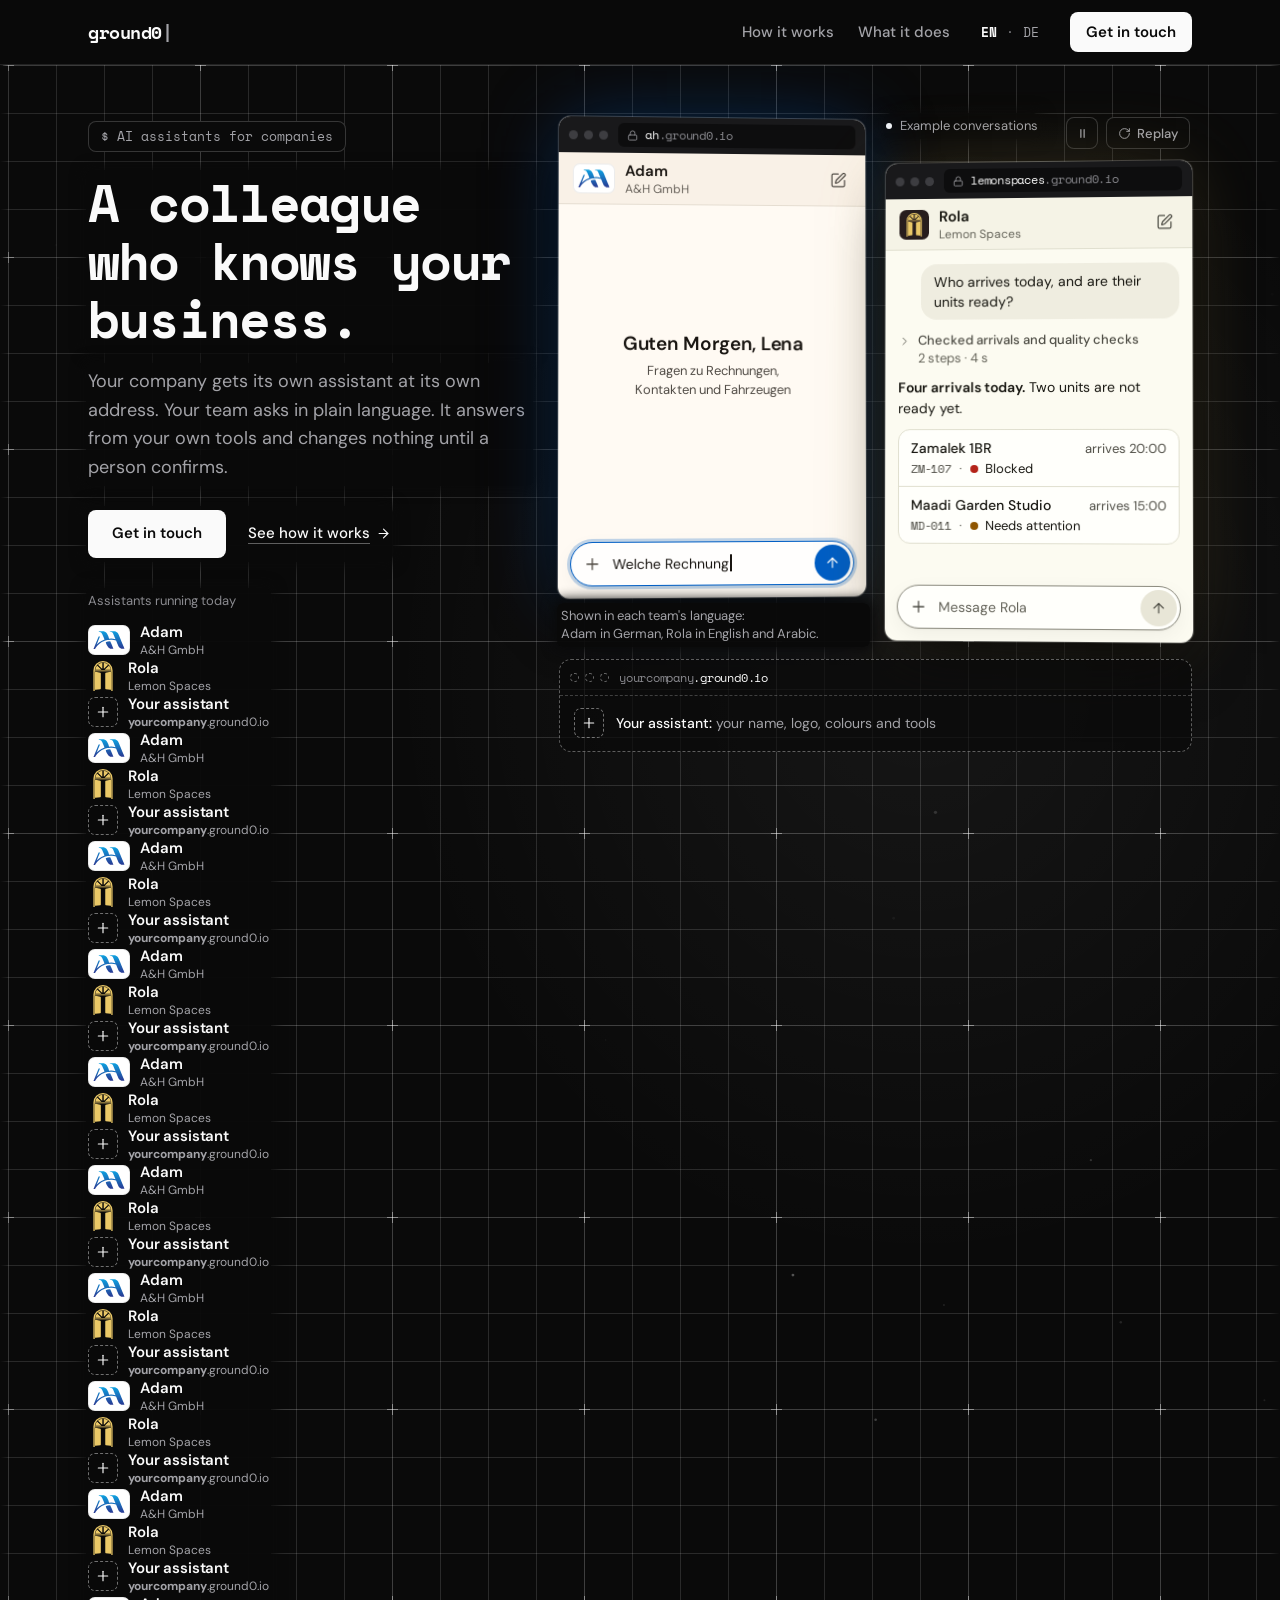
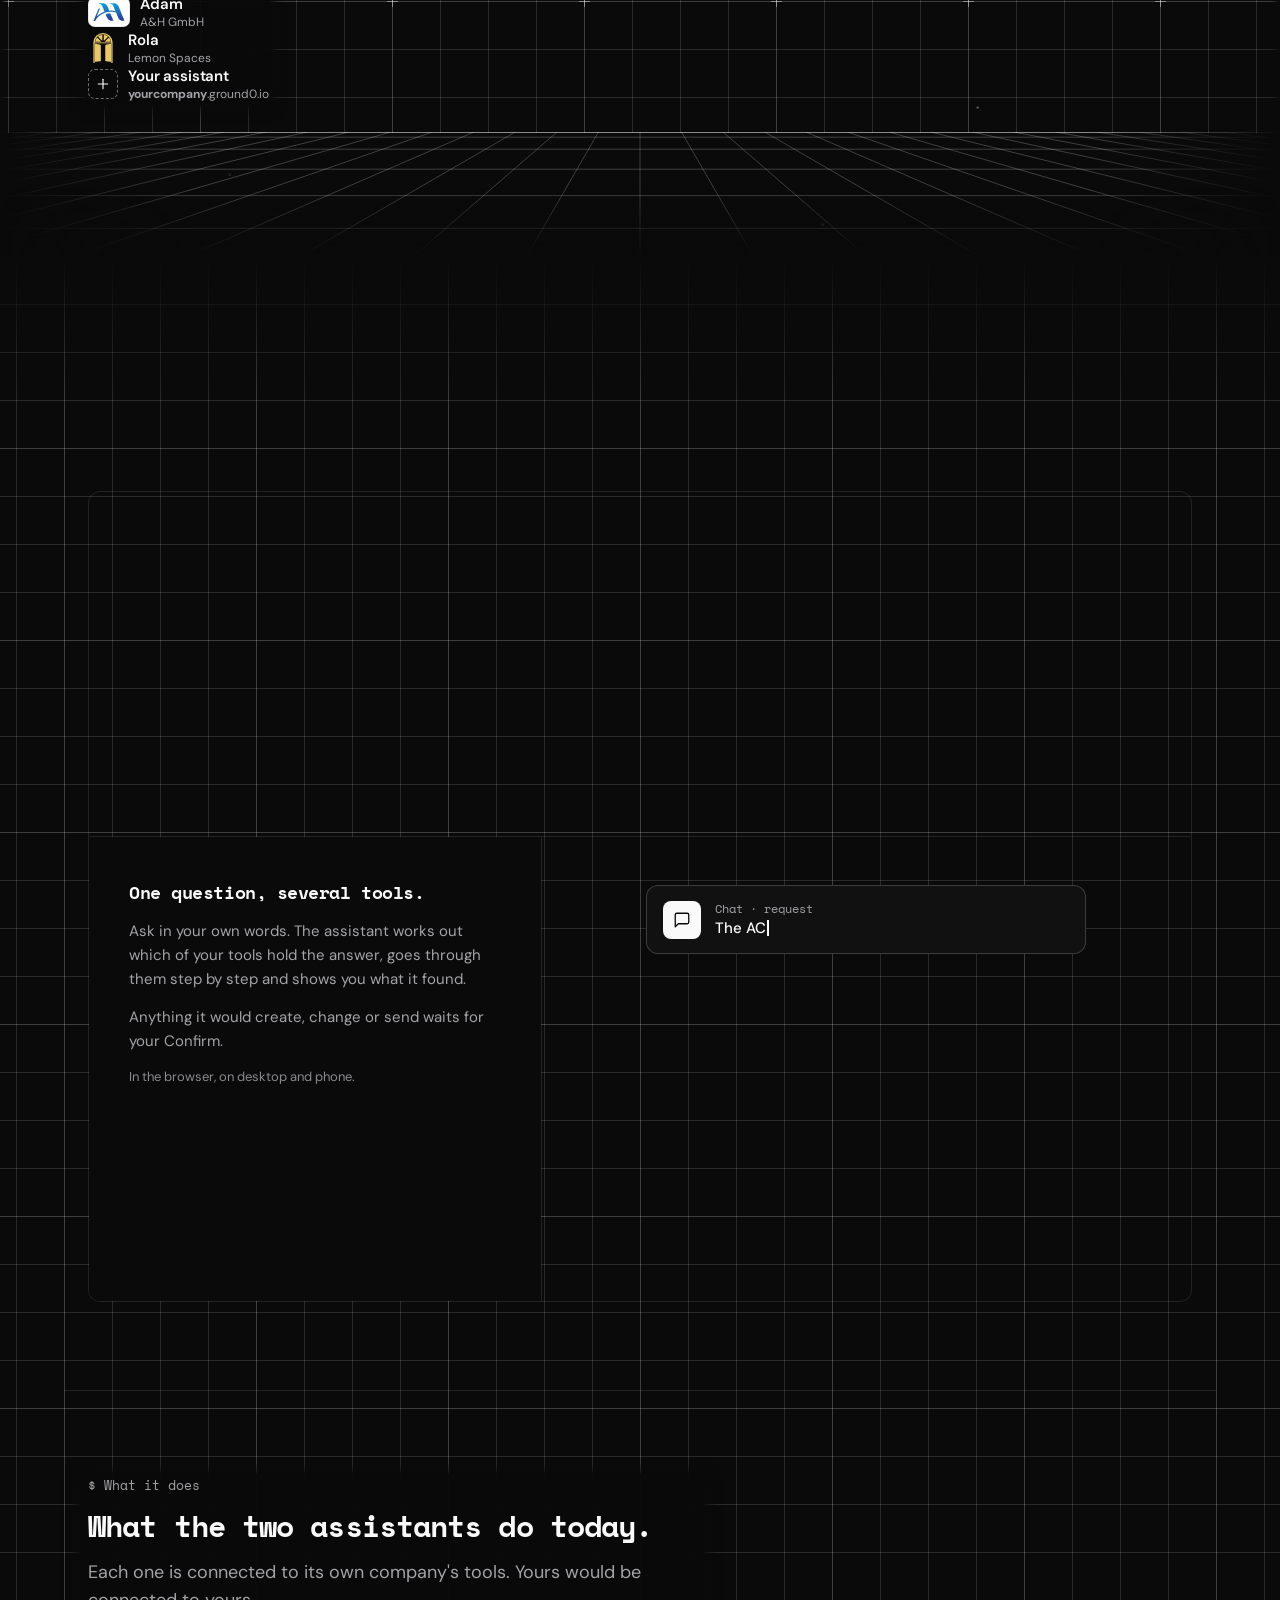
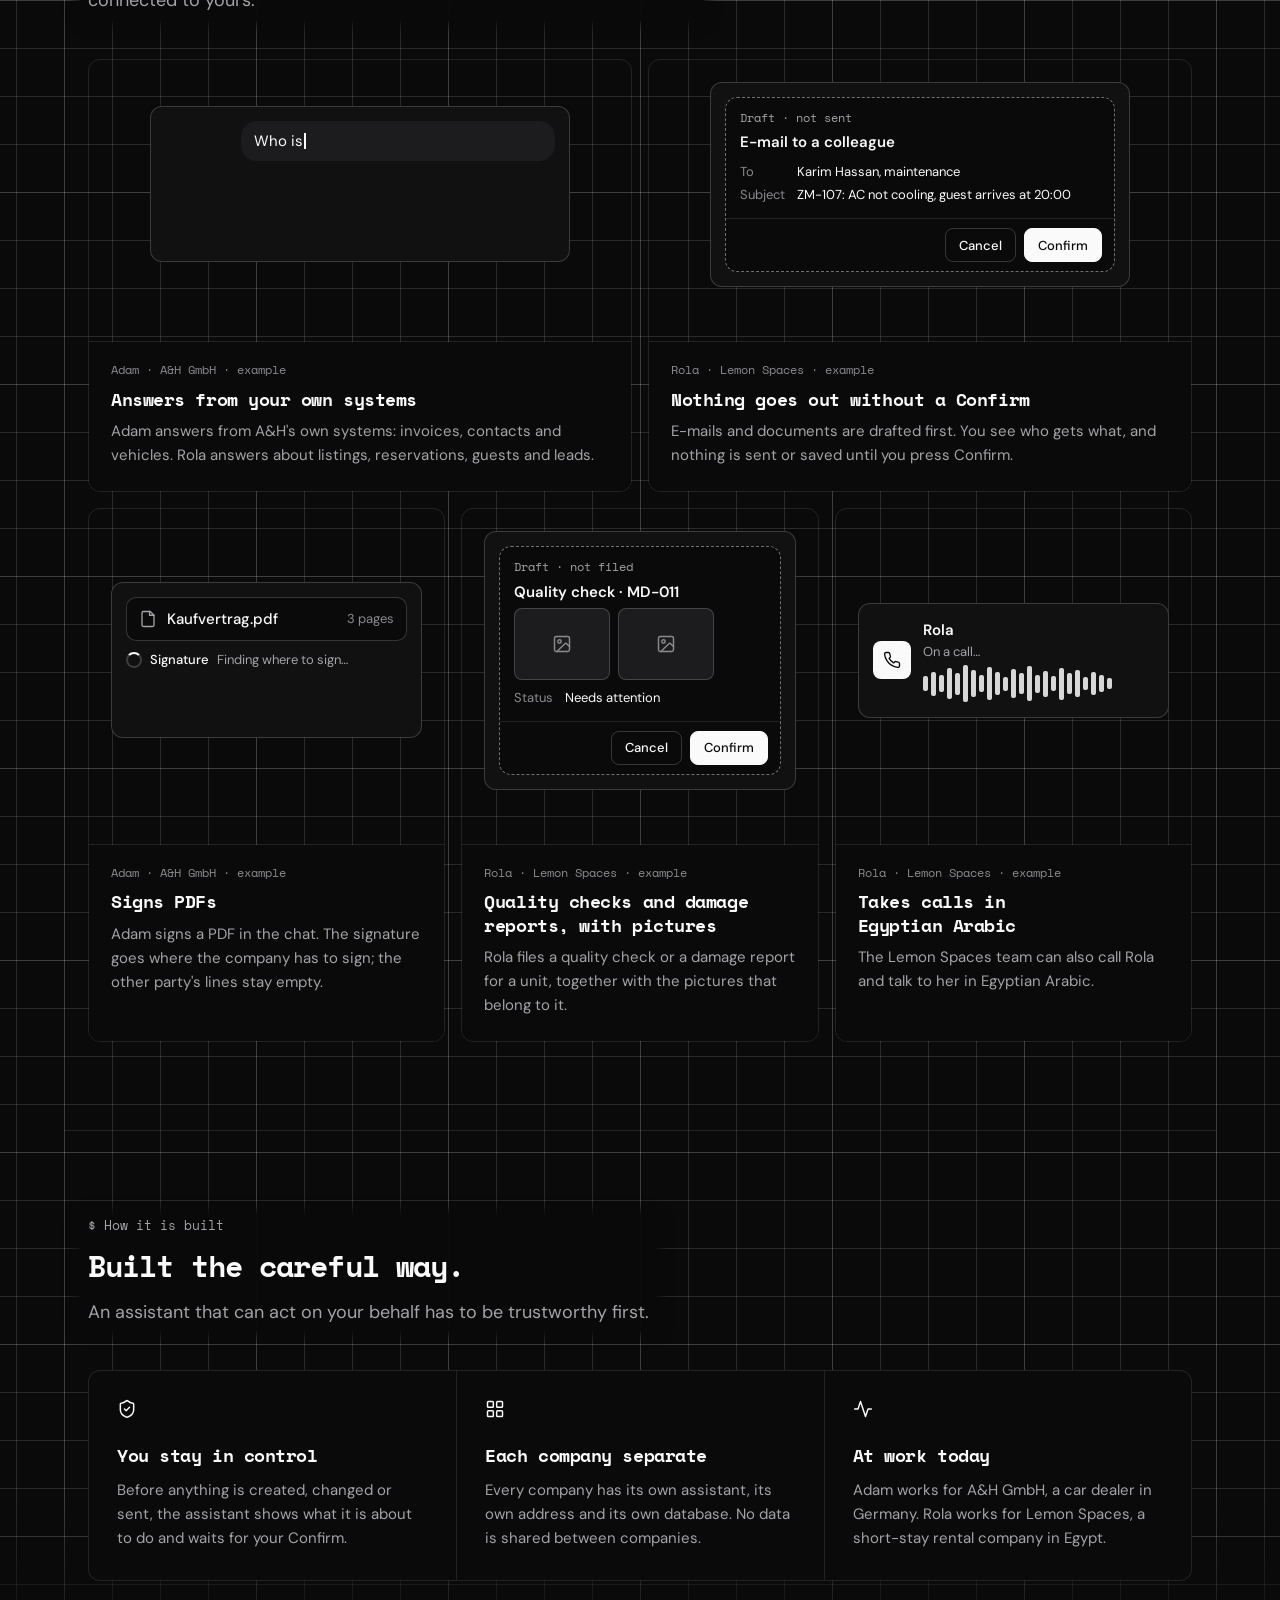
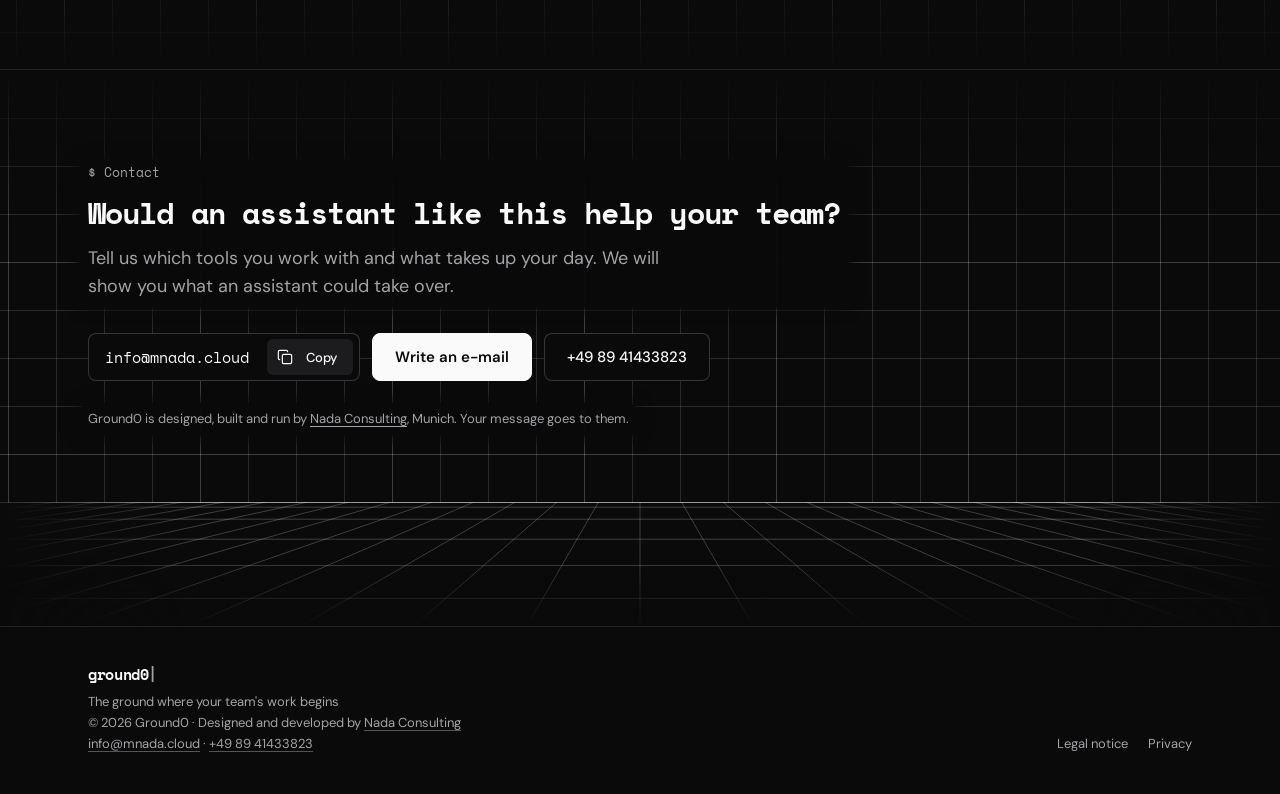
==== commit 524b9f83: "New version on the stylesheet and script URLs, so the roll's markup, styles and script arrive togeth" ====
--- a/index.html
+++ b/index.html
@@ -30,7 +30,7 @@
 <link rel="icon" href="icon-192.png" type="image/png" sizes="192x192">
 <link rel="apple-touch-icon" href="apple-touch-icon.png">
 <script>(function(d){d.classList.add("js");if("IntersectionObserver" in window&&!matchMedia("(prefers-reduced-motion: reduce)").matches)d.classList.add("motion");setTimeout(function(){var g=document.querySelector(".gzh");if(g&&g._gzh)return;d.classList.remove("js","motion");if(g)g.classList.remove("gzh-js")},2500)})(document.documentElement)</script>
-<link rel="stylesheet" href="styles.css?v=10081700">
+<link rel="stylesheet" href="styles.css?v=10081800">
 </head>
 <body>
 <a class="skip" href="#main">Skip to content</a>
@@ -40,7 +40,17 @@
   <nav class="nav" aria-label="Main"><a class="nl" href="#how">How it works</a><a class="nl" href="#what">What it does</a><span class="langs" role="group" aria-label="Language"><b lang="en" aria-current="true">EN</b><i aria-hidden="true">·</i><a href="de/" hreflang="de" lang="de" aria-label="Deutsch">DE</a></span><a class="cta" href="#contact">Get in touch</a></nav>
 </div></header>
 <main id="main">
-<div class="gzh"><script>document.documentElement.classList.contains("js")&&document.currentScript.parentNode.classList.add("gzh-js")</script><div class="gzh-bg" aria-hidden="true"><div class="gzh-grid"></div><canvas class="gzh-fx"></canvas><div class="gzh-floor"><svg viewBox="0 0 1600 170" preserveAspectRatio="xMidYMin slice"><line class="gzh-hz" x1="0" y1="0.5" x2="1600" y2="0.5"/><line class="gzh-fl" x1="0" y1="6.5" x2="1600" y2="6.5"/><line class="gzh-fl" x1="0" y1="21.5" x2="1600" y2="21.5"/><line class="gzh-fl" x1="0" y1="46.5" x2="1600" y2="46.5"/><line class="gzh-fl" x1="0" y1="79.5" x2="1600" y2="79.5"/><line class="gzh-fl" x1="0" y1="120.5" x2="1600" y2="120.5"/><line class="gzh-fl" x1="0" y1="170.5" x2="1600" y2="170.5"/><line class="gzh-fl" x1="73.1" y1="0" x2="-1300" y2="170"/><line class="gzh-fl" x1="125" y1="0" x2="-1150" y2="170"/><line class="gzh-fl" x1="176.9" y1="0" x2="-1000" y2="170"/><line class="gzh-fl" x1="228.8" y1="0" x2="-850" y2="170"/><line class="gzh-fl" x1="280.8" y1="0" x2="-700" y2="170"/><line class="gzh-fl" x1="332.7" y1="0" x2="-550" y2="170"/><line class="gzh-fl" x1="384.6" y1="0" x2="-400" y2="170"/><line class="gzh-fl" x1="436.5" y1="0" x2="-250" y2="170"/><line class="gzh-fl" x1="488.5" y1="0" x2="-100" y2="170"/><line class="gzh-fl" x1="540.4" y1="0" x2="50" y2="170"/><line class="gzh-fl" x1="592.3" y1="0" x2="200" y2="170"/><line class="gzh-fl" x1="644.2" y1="0" x2="350" y2="170"/><line class="gzh-fl" x1="696.2" y1="0" x2="500" y2="170"/><line class="gzh-fl" x1="748.1" y1="0" x2="650" y2="170"/><line class="gzh-fl" x1="800" y1="0" x2="800" y2="170"/><line class="gzh-fl" x1="851.9" y1="0" x2="950" y2="170"/><line class="gzh-fl" x1="903.8" y1="0" x2="1100" y2="170"/><line class="gzh-fl" x1="955.8" y1="0" x2="1250" y2="170"/><line class="gzh-fl" x1="1007.7" y1="0" x2="1400" y2="170"/><line class="gzh-fl" x1="1059.6" y1="0" x2="1550" y2="170"/><line class="gzh-fl" x1="1111.5" y1="0" x2="1700" y2="170"/><line class="gzh-fl" x1="1163.5" y1="0" x2="1850" y2="170"/><line class="gzh-fl" x1="1215.4" y1="0" x2="2000" y2="170"/><line class="gzh-fl" x1="1267.3" y1="0" x2="2150" y2="170"/><line class="gzh-fl" x1="1319.2" y1="0" x2="2300" y2="170"/><line class="gzh-fl" x1="1371.2" y1="0" x2="2450" y2="170"/><line class="gzh-fl" x1="1423.1" y1="0" x2="2600" y2="170"/><line class="gzh-fl" x1="1475" y1="0" x2="2750" y2="170"/><line class="gzh-fl" x1="1526.9" y1="0" x2="2900" y2="170"/></svg><i class="gzh-scan"></i></div></div><div class="gzh-in"><div class="gzh-copy"><span class="gzh-eyebrow gzh-rise gzh-n1">AI assistants for companies</span><h1 class="gzh-h1 gzh-rise gzh-n2">A colleague who knows your business.</h1><p class="gzh-lead gzh-rise gzh-n3">Your company gets its own assistant at its own address. Your team asks in plain language. It answers from your own tools and changes nothing until a person confirms.</p><div class="gzh-acts gzh-rise gzh-n4"><a class="gzh-cta" href="#contact">Get in touch</a><a class="gzh-more" href="#how">See how it works<svg class="gzh-i" viewBox="0 0 24 24" aria-hidden="true"><path d="M5 12h14"/><path d="m12 5 7 7-7 7"/></svg></a></div><div class="gzh-proof gzh-rise gzh-n5"><span class="gzh-proof-l">Assistants running today</span><div class="gzh-who"><div class="gzh-lockup"><span class="gzh-plate"><svg viewBox="183 386 1236 695" width="32" height="18" aria-hidden="true"><defs><linearGradient id="gzh-ah-g1" gradientUnits="userSpaceOnUse" x1="0" x2="0" y1="392" y2="1207"><stop offset="0" stop-color="#0DA2E1"/><stop offset="1" stop-color="#2E2483"/></linearGradient></defs><path fill="url(#gzh-ah-g1)" d="M204 1079L201 1078L214 1053L217 1039L223 1030L240 987L243 978L242 976L245 976L246 972L247 972L252 954L254 955L253 953L283 882L285 874L288 872L289 864L296 853L304 831L305 824L306 823L305 825L307 824L311 816L312 809L317 800L354 711L357 699L371 671L372 663L375 659L378 648L390 624L396 606L400 600L451 600L452 607L442 626L430 660L426 665L409 707L404 723L401 728L380 776L372 797L371 805L369 803L370 806L363 823L358 831L346 864L342 867L340 878L337 879L326 911L329 910L330 909L328 908L335 904L336 900L339 900L345 889L351 887L363 875L372 870L370 868L374 867L385 858L387 853L392 852L409 836L428 825L443 812L483 787L480 784L490 784L508 772L538 756L552 751L572 739L580 738L589 733L628 719L628 713L626 717L624 704L610 672L610 669L608 669L598 641L595 638L595 633L593 635L592 627L579 594L537 497L511 461L508 462L505 457L495 448L492 448L488 441L478 433L453 420L407 417L407 395L429 394L550 394L595 396L643 412L657 421L658 419L660 420L659 422L662 421L664 426L673 432L679 433L680 436L677 434L679 437L684 440L699 456L702 458L704 457L705 464L715 475L733 504L734 505L736 503L737 511L746 527L772 580L802 672L804 680L807 679L806 683L888 680L959 683L1012 691L1049 702L1045 687L1013 614L1006 593L1004 597L1003 586L995 570L993 570L991 561L977 525L972 518L959 483L949 465L933 445L913 430L899 424L872 417L836 415L832 414L834 408L834 402L836 394L1013 396L1060 409L1084 422L1106 438L1108 437L1147 477L1162 504L1166 507L1168 516L1217 632L1217 635L1220 636L1228 661L1260 733L1265 750L1272 761L1277 778L1279 778L1279 782L1291 809L1292 814L1295 816L1297 825L1301 830L1302 838L1313 865L1317 869L1317 874L1319 874L1320 881L1322 881L1325 893L1327 892L1328 901L1351 952L1357 971L1359 970L1398 1069L1306 1070L1281 1067L1259 1060L1235 1047L1200 1020L1180 998L1180 995L1178 997L1177 992L1158 960L1157 952L1150 932L1148 934L1146 924L1138 910L1139 907L1115 855L1114 846L1110 837L1107 836L1109 836L1108 834L1102 822L1103 821L1099 816L1094 802L1092 803L1091 793L1077 761L1071 754L1051 749L1052 747L1024 742L1024 740L1016 740L1007 737L970 731L918 726L865 724L791 729L742 736L705 743L630 766L622 771L619 770L596 779L597 781L586 783L581 788L562 794L556 800L550 801L550 803L510 823L490 836L491 838L486 838L476 847L458 858L448 868L442 871L439 875L440 876L437 878L435 876L435 879L428 881L425 887L421 888L421 891L415 893L390 916L364 941L358 951L350 957L351 959L345 963L342 967L344 967L339 970L321 991L319 997L290 1034L286 1040L288 1040L284 1043L262 1079L204 1079ZM881 1074L849 1068L819 1053L795 1037L779 1019L772 1014L771 1009L768 1009L754 988L748 983L748 979L740 968L737 967L735 959L723 939L720 937L715 924L715 925L713 924L714 922L706 905L704 905L701 893L699 893L699 889L697 890L692 874L689 872L676 824L676 821L683 816L682 814L693 811L695 808L753 796L850 784L851 790L861 808L866 824L868 824L868 829L870 828L877 849L877 847L879 849L917 938L971 1074L946 1076L881 1074Z"/></svg></span><div class="gzh-names"><span class="gzh-assistant">Adam</span><span class="gzh-company">A&amp;H GmbH</span></div></div><div class="gzh-lockup"><svg class="gzh-arch" viewBox="0 0 24 24" width="30" height="30" aria-hidden="true"><g transform="translate(4.323 0) scale(.01139) translate(-126 -60)"><defs><mask id="gzh-arch-m1" maskUnits="userSpaceOnUse" x="150" y="100" width="1300" height="620"><path d="M781 218.7C781 186.9 754.5 161.2 723 165.7A573 573 0 0 0 457.6 276.2C433.2 294.7 432.6 330.3 454.3 351.9L695.6 593.3C727.1 624.8 781 602.5 781 558ZM423.9 385.2C401.4 362.8 364.5 363.3 345.4 388.8A573 573 0 0 0 237.9 641C232.9 671.7 257.9 698 289 698L635.3 698C672.7 698 691.4 652.8 665 626.3ZM826 218.7C826 186.9 852.5 161.2 884 165.7A573 573 0 0 1 1149.4 276.2C1173.8 294.7 1174.4 330.3 1152.7 351.9L911.4 593.3C879.9 624.8 826 602.5 826 558ZM1183.1 385.2C1205.6 362.8 1242.5 363.3 1261.6 388.8A573 573 0 0 1 1369.1 641C1374.1 671.7 1349.1 698 1318 698L971.7 698C934.3 698 915.6 652.8 942 626.3Z" fill="#fff" stroke="#000" stroke-width="44"/></mask></defs><path d="M171.5 2167V735.3A628.25 628.25 0 0 1 1428 735.3V2167" fill="none" stroke="#EAC867" stroke-width="90"/><path d="M171.5 753H1428" stroke="#EAC867" stroke-width="60"/><rect x="150" y="100" width="1300" height="620" fill="#EAC867" mask="url(#gzh-arch-m1)"/><path d="M236.5 860.3C236.5 833.4 261.3 813.5 287.5 819.2L613 890.9C633.1 895.3 647.5 913.2 647.5 933.9L647.5 1991.2C647.5 2014 630.7 2033.4 608.1 2036.7L282.2 2084C258.1 2087.5 236.5 2068.8 236.5 2044.4ZM1369.5 860.3C1369.5 833.4 1344.7 813.5 1318.5 819.2L993 890.9C972.9 895.3 958.5 913.2 958.5 933.9L958.5 1991.2C958.5 2014 975.3 2033.4 997.9 2036.7L1323.8 2084C1347.9 2087.5 1369.5 2068.8 1369.5 2044.4Z" fill="#EAC867"/></g></svg><div class="gzh-names"><span class="gzh-assistant">Rola</span><span class="gzh-company">Lemon Spaces</span></div></div></div></div></div><div class="gzh-stage"><div class="gzh-wins"><div class="gzh-bar gzh-rise gzh-n3"><span class="gzh-eg">Example conversations</span><span class="gzh-ctl"><span class="gzh-count" aria-live="polite"></span><button type="button" class="gzh-pause" aria-pressed="false" aria-label="Pause the examples"><svg class="gzh-i" viewBox="0 0 24 24" aria-hidden="true"><path class="gzh-p-on" d="M9 5v14M15 5v14"/><path class="gzh-p-off" d="M8 5.5v13l10-6.5z"/></svg></button><button type="button" class="gzh-replay" aria-label="Replay the examples" data-step="Next step" data-step-label="Show the next step of the examples"><svg class="gzh-i" viewBox="0 0 24 24" aria-hidden="true"><path d="M21 12a9 9 0 1 1-9-9c2.52 0 4.93 1 6.74 2.74L21 8"/><path d="M21 3v5h-5"/></svg><span>Replay</span></button></span></div><div class="gzh-w gzh-w-a gzh-rise gzh-n2"><div class="gzh-float"><div class="gzh-win gzh-win-ah gzh-blank" data-play role="img" aria-label="Example in German at ah.ground0.io: Lena asks Adam, the assistant of A&amp;H GmbH, which invoices are still open for Autohaus Becker. Adam checks Lexoffice and HubSpot, lists three open invoices, drafts a payment reminder and sends it only after Lena confirms."><div class="gzh-chrome"><span class="gzh-dots"><i></i><i></i><i></i></span><span class="gzh-url"><svg class="gzh-i" viewBox="0 0 24 24" aria-hidden="true"><rect width="18" height="11" x="3" y="11" rx="2" ry="2"/><path d="M7 11V7a5 5 0 0 1 10 0v4"/></svg><span><b>ah</b>.ground0.io</span></span></div><div class="gzh-head"><div class="gzh-lockup"><span class="gzh-plate"><svg viewBox="183 386 1236 695" width="32" height="18" aria-hidden="true"><defs><linearGradient id="gzh-ah-g2" gradientUnits="userSpaceOnUse" x1="0" x2="0" y1="392" y2="1207"><stop offset="0" stop-color="#0DA2E1"/><stop offset="1" stop-color="#2E2483"/></linearGradient></defs><path fill="url(#gzh-ah-g2)" d="M204 1079L201 1078L214 1053L217 1039L223 1030L240 987L243 978L242 976L245 976L246 972L247 972L252 954L254 955L253 953L283 882L285 874L288 872L289 864L296 853L304 831L305 824L306 823L305 825L307 824L311 816L312 809L317 800L354 711L357 699L371 671L372 663L375 659L378 648L390 624L396 606L400 600L451 600L452 607L442 626L430 660L426 665L409 707L404 723L401 728L380 776L372 797L371 805L369 803L370 806L363 823L358 831L346 864L342 867L340 878L337 879L326 911L329 910L330 909L328 908L335 904L336 900L339 900L345 889L351 887L363 875L372 870L370 868L374 867L385 858L387 853L392 852L409 836L428 825L443 812L483 787L480 784L490 784L508 772L538 756L552 751L572 739L580 738L589 733L628 719L628 713L626 717L624 704L610 672L610 669L608 669L598 641L595 638L595 633L593 635L592 627L579 594L537 497L511 461L508 462L505 457L495 448L492 448L488 441L478 433L453 420L407 417L407 395L429 394L550 394L595 396L643 412L657 421L658 419L660 420L659 422L662 421L664 426L673 432L679 433L680 436L677 434L679 437L684 440L699 456L702 458L704 457L705 464L715 475L733 504L734 505L736 503L737 511L746 527L772 580L802 672L804 680L807 679L806 683L888 680L959 683L1012 691L1049 702L1045 687L1013 614L1006 593L1004 597L1003 586L995 570L993 570L991 561L977 525L972 518L959 483L949 465L933 445L913 430L899 424L872 417L836 415L832 414L834 408L834 402L836 394L1013 396L1060 409L1084 422L1106 438L1108 437L1147 477L1162 504L1166 507L1168 516L1217 632L1217 635L1220 636L1228 661L1260 733L1265 750L1272 761L1277 778L1279 778L1279 782L1291 809L1292 814L1295 816L1297 825L1301 830L1302 838L1313 865L1317 869L1317 874L1319 874L1320 881L1322 881L1325 893L1327 892L1328 901L1351 952L1357 971L1359 970L1398 1069L1306 1070L1281 1067L1259 1060L1235 1047L1200 1020L1180 998L1180 995L1178 997L1177 992L1158 960L1157 952L1150 932L1148 934L1146 924L1138 910L1139 907L1115 855L1114 846L1110 837L1107 836L1109 836L1108 834L1102 822L1103 821L1099 816L1094 802L1092 803L1091 793L1077 761L1071 754L1051 749L1052 747L1024 742L1024 740L1016 740L1007 737L970 731L918 726L865 724L791 729L742 736L705 743L630 766L622 771L619 770L596 779L597 781L586 783L581 788L562 794L556 800L550 801L550 803L510 823L490 836L491 838L486 838L476 847L458 858L448 868L442 871L439 875L440 876L437 878L435 876L435 879L428 881L425 887L421 888L421 891L415 893L390 916L364 941L358 951L350 957L351 959L345 963L342 967L344 967L339 970L321 991L319 997L290 1034L286 1040L288 1040L284 1043L262 1079L204 1079ZM881 1074L849 1068L819 1053L795 1037L779 1019L772 1014L771 1009L768 1009L754 988L748 983L748 979L740 968L737 967L735 959L723 939L720 937L715 924L715 925L713 924L714 922L706 905L704 905L701 893L699 893L699 889L697 890L692 874L689 872L676 824L676 821L683 816L682 814L693 811L695 808L753 796L850 784L851 790L861 808L866 824L868 824L868 829L870 828L877 849L877 847L879 849L917 938L971 1074L946 1076L881 1074Z"/></svg></span><div class="gzh-names"><span class="gzh-assistant">Adam</span><span class="gzh-company">A&amp;H GmbH</span></div></div><span class="gzh-head-ico"><svg class="gzh-i" viewBox="0 0 24 24" aria-hidden="true"><path d="M12 3H5a2 2 0 0 0-2 2v14a2 2 0 0 0 2 2h14a2 2 0 0 0 2-2v-7"/><path d="M18.375 2.625a1 1 0 0 1 3 3l-9.013 9.014a2 2 0 0 1-.853.505l-2.873.84a.5.5 0 0 1-.62-.62l.84-2.873a2 2 0 0 1 .506-.852z"/></svg></span></div><div class="gzh-thread" lang="de"><div class="gzh-empty"><p class="gzh-greet">Guten Morgen, Lena</p><p class="gzh-hint">Fragen zu Rechnungen, Kontakten und Fahrzeugen</p></div><div class="gzh-col"><div class="gzh-u" data-k="q1"><div class="gzh-bubble">Welche Rechnungen von Autohaus Becker sind noch offen?</div></div><div class="gzh-b"><div class="gzh-work" data-k="w1" data-st="done" data-one="Schritt" data-many="Schritte"><div class="gzh-think"><i class="gzh-spin"></i><span class="gzh-glint">Denkt nach…</span></div><div class="gzh-sum"><svg class="gzh-i" viewBox="0 0 24 24" aria-hidden="true"><path d="m9 18 6-6-6-6"/></svg><span><b class="gzh-s-run">Arbeitet</b><b class="gzh-s-done">Lexoffice und HubSpot geprüft</b><span class="gzh-meta">2 Schritte · 4 s</span></span></div><div class="gzh-fold"><div class="gzh-steps"><div class="gzh-steps-in"><div class="gzh-step" data-k="s1" data-st="done"><i class="gzh-spin"></i><svg class="gzh-i" viewBox="0 0 24 24" aria-hidden="true"><path d="M20 6 9 17l-5-5"/></svg><span class="gzh-what"><span class="gzh-tool">Lexoffice</span> · <span class="gzh-live-t gzh-glint">Sucht Rechnungen…</span><span class="gzh-done-t">3 offene Rechnungen</span></span><span class="gzh-t">2 s</span></div><div class="gzh-step" data-k="s2" data-st="done"><i class="gzh-spin"></i><svg class="gzh-i" viewBox="0 0 24 24" aria-hidden="true"><path d="M20 6 9 17l-5-5"/></svg><span class="gzh-what"><span class="gzh-tool">HubSpot</span> · <span class="gzh-live-t gzh-glint">Sucht den Kontakt…</span><span class="gzh-done-t">Kontakt gefunden</span></span><span class="gzh-t">2 s</span></div></div></div></div></div><p class="gzh-prose" data-k="a1">Drei Rechnungen sind offen, zusammen <strong>4.820&nbsp;€</strong>.</p><div class="gzh-rows" data-k="r1"><div class="gzh-r"><div class="gzh-l1"><span class="gzh-code">2026-0418</span><span class="gzh-end">2.150&nbsp;€</span></div><div class="gzh-l2"><span class="gzh-st gzh-bad">21 Tage überfällig</span></div></div><div class="gzh-r"><div class="gzh-l1"><span class="gzh-code">2026-0431</span><span class="gzh-end">1.480&nbsp;€</span></div><div class="gzh-l2"><span class="gzh-st gzh-warn">Fällig in 3 Tagen</span></div></div><div class="gzh-r"><div class="gzh-l1"><span class="gzh-code">2026-0440</span><span class="gzh-end">1.190&nbsp;€</span></div><div class="gzh-l2"><span class="gzh-st gzh-ok">Fällig in 12 Tagen</span></div></div></div></div><div class="gzh-u" data-k="q2"><div class="gzh-bubble">Bitte eine Zahlungserinnerung für die älteste.</div></div><div class="gzh-b"><div class="gzh-work" data-k="w2" data-st="done" data-one="Schritt" data-many="Schritte"><div class="gzh-think"><i class="gzh-spin"></i><span class="gzh-glint">Denkt nach…</span></div><div class="gzh-sum"><svg class="gzh-i" viewBox="0 0 24 24" aria-hidden="true"><path d="m9 18 6-6-6-6"/></svg><span><b class="gzh-s-run">Arbeitet</b><b class="gzh-s-wait">Wartet auf Bestätigung</b><b class="gzh-s-done">Erinnerung gesendet</b><span class="gzh-meta">2 Schritte · 3 s</span></span></div><div class="gzh-fold"><div class="gzh-steps"><div class="gzh-steps-in"><div class="gzh-step" data-k="s3" data-st="done"><i class="gzh-spin"></i><svg class="gzh-i" viewBox="0 0 24 24" aria-hidden="true"><path d="M20 6 9 17l-5-5"/></svg><span class="gzh-what"><span class="gzh-tool">Gmail</span> · <span class="gzh-live-t gzh-glint">Bereitet Entwurf vor…</span><span class="gzh-done-t">Entwurf vorbereitet</span></span><span class="gzh-t">2 s</span></div></div></div></div></div><div class="gzh-card" data-k="c" data-st="ready"><div class="gzh-hd"><div class="gzh-draft">Entwurf · nicht gesendet</div><div class="gzh-title">Zahlungserinnerung senden</div></div><dl><dt>An</dt><dd>Autohaus Becker, Buchhaltung</dd><dt>Betreff</dt><dd>Zahlungserinnerung <span class="gzh-code">2026-0418</span></dd></dl><p class="gzh-says">Gesendet wird erst nach Bestätigung.</p><div class="gzh-ft"><span class="gzh-btn">Abbrechen</span><span class="gzh-btn gzh-primary">Bestätigen</span></div></div><div class="gzh-receipt" data-k="rc"><svg class="gzh-i" viewBox="0 0 24 24" aria-hidden="true"><path d="M20 6 9 17l-5-5"/></svg><b>Erinnerung gesendet</b><span class="gzh-rt">Bestätigt von Lena Krüger · 09:42</span></div></div></div></div><div class="gzh-dock"><div class="gzh-composer" data-st="idle"><span class="gzh-ib"><svg class="gzh-i" viewBox="0 0 24 24" aria-hidden="true"><path d="M5 12h14"/><path d="M12 5v14"/></svg></span><span class="gzh-input"><span class="gzh-ph">Nachricht an Adam</span><span class="gzh-typed"></span><i class="gzh-caret"></i></span><span class="gzh-send"><svg class="gzh-i" viewBox="0 0 24 24" aria-hidden="true"><path d="m5 12 7-7 7 7"/><path d="M12 19V5"/></svg><i></i></span></div></div></div></div></div><div class="gzh-w gzh-w-b gzh-rise gzh-n4"><div class="gzh-float"><div class="gzh-win gzh-win-ls gzh-blank" data-play role="img" aria-label="Example at lemonspaces.ground0.io: Mona asks Rola, the assistant of Lemon Spaces, who arrives today and whether their units are ready. Rola checks the reservations and the quality checks and names two units that are not ready. Mona then asks in Arabic for a note on unit ZM-107; Rola prepares it and saves it only after Mona confirms."><div class="gzh-chrome"><span class="gzh-dots"><i></i><i></i><i></i></span><span class="gzh-url"><svg class="gzh-i" viewBox="0 0 24 24" aria-hidden="true"><rect width="18" height="11" x="3" y="11" rx="2" ry="2"/><path d="M7 11V7a5 5 0 0 1 10 0v4"/></svg><span><b>lemonspaces</b>.ground0.io</span></span></div><div class="gzh-head"><div class="gzh-lockup"><svg class="gzh-arch" viewBox="0 0 24 24" width="30" height="30" aria-hidden="true"><rect width="24" height="24" rx="5.5" fill="#271d1d"/><g transform="translate(2.4 2.4) scale(.8)"><g transform="translate(4.323 0) scale(.01139) translate(-126 -60)"><defs><mask id="gzh-arch-m2" maskUnits="userSpaceOnUse" x="150" y="100" width="1300" height="620"><path d="M781 218.7C781 186.9 754.5 161.2 723 165.7A573 573 0 0 0 457.6 276.2C433.2 294.7 432.6 330.3 454.3 351.9L695.6 593.3C727.1 624.8 781 602.5 781 558ZM423.9 385.2C401.4 362.8 364.5 363.3 345.4 388.8A573 573 0 0 0 237.9 641C232.9 671.7 257.9 698 289 698L635.3 698C672.7 698 691.4 652.8 665 626.3ZM826 218.7C826 186.9 852.5 161.2 884 165.7A573 573 0 0 1 1149.4 276.2C1173.8 294.7 1174.4 330.3 1152.7 351.9L911.4 593.3C879.9 624.8 826 602.5 826 558ZM1183.1 385.2C1205.6 362.8 1242.5 363.3 1261.6 388.8A573 573 0 0 1 1369.1 641C1374.1 671.7 1349.1 698 1318 698L971.7 698C934.3 698 915.6 652.8 942 626.3Z" fill="#fff" stroke="#000" stroke-width="44"/></mask></defs><path d="M171.5 2167V735.3A628.25 628.25 0 0 1 1428 735.3V2167" fill="none" stroke="#EAC867" stroke-width="90"/><path d="M171.5 753H1428" stroke="#EAC867" stroke-width="60"/><rect x="150" y="100" width="1300" height="620" fill="#EAC867" mask="url(#gzh-arch-m2)"/><path d="M236.5 860.3C236.5 833.4 261.3 813.5 287.5 819.2L613 890.9C633.1 895.3 647.5 913.2 647.5 933.9L647.5 1991.2C647.5 2014 630.7 2033.4 608.1 2036.7L282.2 2084C258.1 2087.5 236.5 2068.8 236.5 2044.4ZM1369.5 860.3C1369.5 833.4 1344.7 813.5 1318.5 819.2L993 890.9C972.9 895.3 958.5 913.2 958.5 933.9L958.5 1991.2C958.5 2014 975.3 2033.4 997.9 2036.7L1323.8 2084C1347.9 2087.5 1369.5 2068.8 1369.5 2044.4Z" fill="#EAC867"/></g></g></svg><div class="gzh-names"><span class="gzh-assistant">Rola</span><span class="gzh-company">Lemon Spaces</span></div></div><span class="gzh-head-ico"><svg class="gzh-i" viewBox="0 0 24 24" aria-hidden="true"><path d="M12 3H5a2 2 0 0 0-2 2v14a2 2 0 0 0 2 2h14a2 2 0 0 0 2-2v-7"/><path d="M18.375 2.625a1 1 0 0 1 3 3l-9.013 9.014a2 2 0 0 1-.853.505l-2.873.84a.5.5 0 0 1-.62-.62l.84-2.873a2 2 0 0 1 .506-.852z"/></svg></span></div><div class="gzh-thread" lang="en"><div class="gzh-empty"><p class="gzh-greet">Good afternoon, Mona</p><p class="gzh-hint">Ask Rola about listings, reservations and guests</p></div><div class="gzh-col"><div class="gzh-u" data-k="q1"><div class="gzh-bubble">Who arrives today, and are their units ready?</div></div><div class="gzh-b"><div class="gzh-work" data-k="w1" data-st="done" data-one="step" data-many="steps"><div class="gzh-think"><i class="gzh-spin"></i><span class="gzh-glint">Thinking…</span></div><div class="gzh-sum"><svg class="gzh-i" viewBox="0 0 24 24" aria-hidden="true"><path d="m9 18 6-6-6-6"/></svg><span><b class="gzh-s-run">Working</b><b class="gzh-s-done">Checked arrivals and quality checks</b><span class="gzh-meta">2 steps · 4 s</span></span></div><div class="gzh-fold"><div class="gzh-steps"><div class="gzh-steps-in"><div class="gzh-step" data-k="s1" data-st="done"><i class="gzh-spin"></i><svg class="gzh-i" viewBox="0 0 24 24" aria-hidden="true"><path d="M20 6 9 17l-5-5"/></svg><span class="gzh-what"><span class="gzh-tool">Reservations</span> · <span class="gzh-live-t gzh-glint">Checking today…</span><span class="gzh-done-t">4 arrivals today</span></span><span class="gzh-t">2 s</span></div><div class="gzh-step" data-k="s2" data-st="done"><i class="gzh-spin"></i><svg class="gzh-i" viewBox="0 0 24 24" aria-hidden="true"><path d="M20 6 9 17l-5-5"/></svg><span class="gzh-what"><span class="gzh-tool">Quality checks</span> · <span class="gzh-live-t gzh-glint">Checking 4 units…</span><span class="gzh-done-t">2 units not ready</span></span><span class="gzh-t">2 s</span></div></div></div></div></div><p class="gzh-prose" data-k="a1"><strong>Four arrivals today.</strong> Two units are not ready yet.</p><div class="gzh-rows" data-k="r1"><div class="gzh-r"><div class="gzh-l1"><span>Zamalek 1BR</span><span class="gzh-end gzh-soft">arrives 20:00</span></div><div class="gzh-l2"><span class="gzh-code">ZM-107</span><i>·</i><span class="gzh-st gzh-bad">Blocked</span></div></div><div class="gzh-r"><div class="gzh-l1"><span>Maadi Garden Studio</span><span class="gzh-end gzh-soft">arrives 15:00</span></div><div class="gzh-l2"><span class="gzh-code">MD-011</span><i>·</i><span class="gzh-st gzh-warn">Needs attention</span></div></div></div></div><div class="gzh-u" data-k="q2"><div class="gzh-bubble" lang="ar" dir="rtl">محتاجين ملاحظة على <span class="gzh-code">ZM-107</span>: الضيف الجاي هيوصل الساعة 8 بالليل.</div></div><div class="gzh-b"><div class="gzh-work" data-k="w2" data-st="done" data-one="step" data-many="steps"><div class="gzh-think"><i class="gzh-spin"></i><span class="gzh-glint">Thinking…</span></div><div class="gzh-sum"><svg class="gzh-i" viewBox="0 0 24 24" aria-hidden="true"><path d="m9 18 6-6-6-6"/></svg><span><b class="gzh-s-run">Working</b><b class="gzh-s-wait">Waiting for confirmation</b><b class="gzh-s-done">Saved the note</b><span class="gzh-meta">3 steps · 3 s</span></span></div><div class="gzh-fold"><div class="gzh-steps"><div class="gzh-steps-in"><div class="gzh-step" data-k="s3" data-st="done"><i class="gzh-spin"></i><svg class="gzh-i" viewBox="0 0 24 24" aria-hidden="true"><path d="M20 6 9 17l-5-5"/></svg><span class="gzh-what"><span class="gzh-tool">Units</span> · <span class="gzh-live-t gzh-glint">Looking up the unit…</span><span class="gzh-done-t">Found <span class="gzh-code">ZM-107</span></span></span><span class="gzh-t">1 s</span></div><div class="gzh-step" data-k="s4" data-st="done"><i class="gzh-spin"></i><svg class="gzh-i" viewBox="0 0 24 24" aria-hidden="true"><path d="M20 6 9 17l-5-5"/></svg><span class="gzh-what"><span class="gzh-tool">Units</span> · <span class="gzh-live-t gzh-glint">Preparing the note…</span><span class="gzh-done-t">Note prepared, not saved</span></span><span class="gzh-t">1 s</span></div></div></div></div></div><div class="gzh-card" data-k="c" data-st="ready"><div class="gzh-hd"><div class="gzh-draft">Draft · not saved</div><div class="gzh-title">Add a note to <span class="gzh-code">ZM-107</span></div></div><dl><dt>Unit</dt><dd>Zamalek 1BR</dd><dt>Note</dt><dd>Next guest arrives at 20:00.</dd></dl><p class="gzh-says">Nothing is saved until you confirm.</p><div class="gzh-ft"><span class="gzh-btn">Cancel</span><span class="gzh-btn gzh-primary">Confirm</span></div></div><div class="gzh-receipt" data-k="rc"><svg class="gzh-i" viewBox="0 0 24 24" aria-hidden="true"><path d="M20 6 9 17l-5-5"/></svg><b>Note added to <span class="gzh-code">ZM-107</span></b><span class="gzh-rt">Confirmed by Mona Adel · 14:12</span></div></div></div></div><div class="gzh-dock"><div class="gzh-composer" data-st="idle"><span class="gzh-ib"><svg class="gzh-i" viewBox="0 0 24 24" aria-hidden="true"><path d="M5 12h14"/><path d="M12 5v14"/></svg></span><span class="gzh-input"><span class="gzh-ph">Message Rola</span><span class="gzh-typed"></span><i class="gzh-caret"></i></span><span class="gzh-send"><svg class="gzh-i" viewBox="0 0 24 24" aria-hidden="true"><path d="m5 12 7-7 7 7"/><path d="M12 19V5"/></svg><i></i></span></div></div></div></div></div><p class="gzh-note gzh-rise gzh-n5">Shown in each team's language: <span>Adam in German, Rola in English and Arabic.</span></p></div><div class="gzh-slot gzh-rise gzh-n6"><div class="gzh-chrome"><span class="gzh-dots" aria-hidden="true"><i></i><i></i><i></i></span><span class="gzh-url"><span><b>yourcompany</b>.ground0.io</span></span></div><div class="gzh-slot-body"><span class="gzh-plus" aria-hidden="true"><svg class="gzh-i" viewBox="0 0 24 24" aria-hidden="true"><path d="M5 12h14"/><path d="M12 5v14"/></svg></span><span><b>Your assistant:</b> your name, logo, colours and tools</span></div></div></div></div></div>
+<div class="gzh"><script>document.documentElement.classList.contains("js")&&document.currentScript.parentNode.classList.add("gzh-js")</script><div class="gzh-bg" aria-hidden="true"><div class="gzh-grid"></div><canvas class="gzh-fx"></canvas><div class="gzh-floor"><svg viewBox="0 0 1600 170" preserveAspectRatio="xMidYMin slice"><line class="gzh-hz" x1="0" y1="0.5" x2="1600" y2="0.5"/><line class="gzh-fl" x1="0" y1="6.5" x2="1600" y2="6.5"/><line class="gzh-fl" x1="0" y1="21.5" x2="1600" y2="21.5"/><line class="gzh-fl" x1="0" y1="46.5" x2="1600" y2="46.5"/><line class="gzh-fl" x1="0" y1="79.5" x2="1600" y2="79.5"/><line class="gzh-fl" x1="0" y1="120.5" x2="1600" y2="120.5"/><line class="gzh-fl" x1="0" y1="170.5" x2="1600" y2="170.5"/><line class="gzh-fl" x1="73.1" y1="0" x2="-1300" y2="170"/><line class="gzh-fl" x1="125" y1="0" x2="-1150" y2="170"/><line class="gzh-fl" x1="176.9" y1="0" x2="-1000" y2="170"/><line class="gzh-fl" x1="228.8" y1="0" x2="-850" y2="170"/><line class="gzh-fl" x1="280.8" y1="0" x2="-700" y2="170"/><line class="gzh-fl" x1="332.7" y1="0" x2="-550" y2="170"/><line class="gzh-fl" x1="384.6" y1="0" x2="-400" y2="170"/><line class="gzh-fl" x1="436.5" y1="0" x2="-250" y2="170"/><line class="gzh-fl" x1="488.5" y1="0" x2="-100" y2="170"/><line class="gzh-fl" x1="540.4" y1="0" x2="50" y2="170"/><line class="gzh-fl" x1="592.3" y1="0" x2="200" y2="170"/><line class="gzh-fl" x1="644.2" y1="0" x2="350" y2="170"/><line class="gzh-fl" x1="696.2" y1="0" x2="500" y2="170"/><line class="gzh-fl" x1="748.1" y1="0" x2="650" y2="170"/><line class="gzh-fl" x1="800" y1="0" x2="800" y2="170"/><line class="gzh-fl" x1="851.9" y1="0" x2="950" y2="170"/><line class="gzh-fl" x1="903.8" y1="0" x2="1100" y2="170"/><line class="gzh-fl" x1="955.8" y1="0" x2="1250" y2="170"/><line class="gzh-fl" x1="1007.7" y1="0" x2="1400" y2="170"/><line class="gzh-fl" x1="1059.6" y1="0" x2="1550" y2="170"/><line class="gzh-fl" x1="1111.5" y1="0" x2="1700" y2="170"/><line class="gzh-fl" x1="1163.5" y1="0" x2="1850" y2="170"/><line class="gzh-fl" x1="1215.4" y1="0" x2="2000" y2="170"/><line class="gzh-fl" x1="1267.3" y1="0" x2="2150" y2="170"/><line class="gzh-fl" x1="1319.2" y1="0" x2="2300" y2="170"/><line class="gzh-fl" x1="1371.2" y1="0" x2="2450" y2="170"/><line class="gzh-fl" x1="1423.1" y1="0" x2="2600" y2="170"/><line class="gzh-fl" x1="1475" y1="0" x2="2750" y2="170"/><line class="gzh-fl" x1="1526.9" y1="0" x2="2900" y2="170"/></svg><i class="gzh-scan"></i></div></div><div class="gzh-in"><div class="gzh-copy"><span class="gzh-eyebrow gzh-rise gzh-n1">AI assistants for companies</span><h1 class="gzh-h1 gzh-rise gzh-n2">A colleague who knows your business.</h1><p class="gzh-lead gzh-rise gzh-n3">Your company gets its own assistant at its own address. Your team asks in plain language. It answers from your own tools and changes nothing until a person confirms.</p><div class="gzh-acts gzh-rise gzh-n4"><a class="gzh-cta" href="#contact">Get in touch</a><a class="gzh-more" href="#how">See how it works<svg class="gzh-i" viewBox="0 0 24 24" aria-hidden="true"><path d="M5 12h14"/><path d="m12 5 7 7-7 7"/></svg></a></div><div class="gzh-proof gzh-rise gzh-n5"><span class="gzh-proof-l">Assistants running today</span>
+<!-- The roll of assistants. Each "gzh-lockup" with role="listitem" below is one company: its mark (30px high), the
+     assistant's name, the company's name. To add a company, add one more such line above the dashed "gzh-open" entry,
+     here and in de/index.html, and give any id inside its mark a name of its own. Nothing else changes: the small
+     script after the list repeats it to fill the strip, and the speed stays the same however many there are. -->
+<div class="gzh-roll" role="list"><div class="gzh-roll-view"><div class="gzh-roll-track">
+<div class="gzh-lockup" role="listitem"><span class="gzh-plate"><svg viewBox="183 386 1236 695" width="32" height="18" aria-hidden="true"><defs><linearGradient id="gzh-ah-g1" gradientUnits="userSpaceOnUse" x1="0" x2="0" y1="392" y2="1207"><stop offset="0" stop-color="#0DA2E1"/><stop offset="1" stop-color="#2E2483"/></linearGradient></defs><path fill="url(#gzh-ah-g1)" d="M204 1079L201 1078L214 1053L217 1039L223 1030L240 987L243 978L242 976L245 976L246 972L247 972L252 954L254 955L253 953L283 882L285 874L288 872L289 864L296 853L304 831L305 824L306 823L305 825L307 824L311 816L312 809L317 800L354 711L357 699L371 671L372 663L375 659L378 648L390 624L396 606L400 600L451 600L452 607L442 626L430 660L426 665L409 707L404 723L401 728L380 776L372 797L371 805L369 803L370 806L363 823L358 831L346 864L342 867L340 878L337 879L326 911L329 910L330 909L328 908L335 904L336 900L339 900L345 889L351 887L363 875L372 870L370 868L374 867L385 858L387 853L392 852L409 836L428 825L443 812L483 787L480 784L490 784L508 772L538 756L552 751L572 739L580 738L589 733L628 719L628 713L626 717L624 704L610 672L610 669L608 669L598 641L595 638L595 633L593 635L592 627L579 594L537 497L511 461L508 462L505 457L495 448L492 448L488 441L478 433L453 420L407 417L407 395L429 394L550 394L595 396L643 412L657 421L658 419L660 420L659 422L662 421L664 426L673 432L679 433L680 436L677 434L679 437L684 440L699 456L702 458L704 457L705 464L715 475L733 504L734 505L736 503L737 511L746 527L772 580L802 672L804 680L807 679L806 683L888 680L959 683L1012 691L1049 702L1045 687L1013 614L1006 593L1004 597L1003 586L995 570L993 570L991 561L977 525L972 518L959 483L949 465L933 445L913 430L899 424L872 417L836 415L832 414L834 408L834 402L836 394L1013 396L1060 409L1084 422L1106 438L1108 437L1147 477L1162 504L1166 507L1168 516L1217 632L1217 635L1220 636L1228 661L1260 733L1265 750L1272 761L1277 778L1279 778L1279 782L1291 809L1292 814L1295 816L1297 825L1301 830L1302 838L1313 865L1317 869L1317 874L1319 874L1320 881L1322 881L1325 893L1327 892L1328 901L1351 952L1357 971L1359 970L1398 1069L1306 1070L1281 1067L1259 1060L1235 1047L1200 1020L1180 998L1180 995L1178 997L1177 992L1158 960L1157 952L1150 932L1148 934L1146 924L1138 910L1139 907L1115 855L1114 846L1110 837L1107 836L1109 836L1108 834L1102 822L1103 821L1099 816L1094 802L1092 803L1091 793L1077 761L1071 754L1051 749L1052 747L1024 742L1024 740L1016 740L1007 737L970 731L918 726L865 724L791 729L742 736L705 743L630 766L622 771L619 770L596 779L597 781L586 783L581 788L562 794L556 800L550 801L550 803L510 823L490 836L491 838L486 838L476 847L458 858L448 868L442 871L439 875L440 876L437 878L435 876L435 879L428 881L425 887L421 888L421 891L415 893L390 916L364 941L358 951L350 957L351 959L345 963L342 967L344 967L339 970L321 991L319 997L290 1034L286 1040L288 1040L284 1043L262 1079L204 1079ZM881 1074L849 1068L819 1053L795 1037L779 1019L772 1014L771 1009L768 1009L754 988L748 983L748 979L740 968L737 967L735 959L723 939L720 937L715 924L715 925L713 924L714 922L706 905L704 905L701 893L699 893L699 889L697 890L692 874L689 872L676 824L676 821L683 816L682 814L693 811L695 808L753 796L850 784L851 790L861 808L866 824L868 824L868 829L870 828L877 849L877 847L879 849L917 938L971 1074L946 1076L881 1074Z"/></svg></span><div class="gzh-names"><span class="gzh-assistant">Adam</span><span class="gzh-company">A&amp;H GmbH</span></div></div>
+<div class="gzh-lockup" role="listitem"><svg class="gzh-arch" viewBox="0 0 24 24" width="30" height="30" aria-hidden="true"><g transform="translate(4.323 0) scale(.01139) translate(-126 -60)"><defs><mask id="gzh-arch-m1" maskUnits="userSpaceOnUse" x="150" y="100" width="1300" height="620"><path d="M781 218.7C781 186.9 754.5 161.2 723 165.7A573 573 0 0 0 457.6 276.2C433.2 294.7 432.6 330.3 454.3 351.9L695.6 593.3C727.1 624.8 781 602.5 781 558ZM423.9 385.2C401.4 362.8 364.5 363.3 345.4 388.8A573 573 0 0 0 237.9 641C232.9 671.7 257.9 698 289 698L635.3 698C672.7 698 691.4 652.8 665 626.3ZM826 218.7C826 186.9 852.5 161.2 884 165.7A573 573 0 0 1 1149.4 276.2C1173.8 294.7 1174.4 330.3 1152.7 351.9L911.4 593.3C879.9 624.8 826 602.5 826 558ZM1183.1 385.2C1205.6 362.8 1242.5 363.3 1261.6 388.8A573 573 0 0 1 1369.1 641C1374.1 671.7 1349.1 698 1318 698L971.7 698C934.3 698 915.6 652.8 942 626.3Z" fill="#fff" stroke="#000" stroke-width="44"/></mask></defs><path d="M171.5 2167V735.3A628.25 628.25 0 0 1 1428 735.3V2167" fill="none" stroke="#EAC867" stroke-width="90"/><path d="M171.5 753H1428" stroke="#EAC867" stroke-width="60"/><rect x="150" y="100" width="1300" height="620" fill="#EAC867" mask="url(#gzh-arch-m1)"/><path d="M236.5 860.3C236.5 833.4 261.3 813.5 287.5 819.2L613 890.9C633.1 895.3 647.5 913.2 647.5 933.9L647.5 1991.2C647.5 2014 630.7 2033.4 608.1 2036.7L282.2 2084C258.1 2087.5 236.5 2068.8 236.5 2044.4ZM1369.5 860.3C1369.5 833.4 1344.7 813.5 1318.5 819.2L993 890.9C972.9 895.3 958.5 913.2 958.5 933.9L958.5 1991.2C958.5 2014 975.3 2033.4 997.9 2036.7L1323.8 2084C1347.9 2087.5 1369.5 2068.8 1369.5 2044.4Z" fill="#EAC867"/></g></svg><div class="gzh-names"><span class="gzh-assistant">Rola</span><span class="gzh-company">Lemon Spaces</span></div></div>
+<div class="gzh-lockup gzh-open" aria-hidden="true"><span class="gzh-plus"><svg class="gzh-i" viewBox="0 0 24 24" aria-hidden="true"><path d="M5 12h14"/><path d="M12 5v14"/></svg></span><div class="gzh-names"><span class="gzh-assistant">Your assistant</span><span class="gzh-company gzh-addr"><b>yourcompany</b>.ground0.io</span></div></div>
+</div></div></div><script>(function(t){if(!document.documentElement.classList.contains("js"))return;var e=[].slice.call(t.children),k=e.length,n=Math.ceil(2400/(110*k))+2,i,j,c;for(i=1;i<n;i++)for(j=0;j<k;j++){c=e[j].cloneNode(true);c.classList.add("gzh-roll-copy");c.removeAttribute("role");c.setAttribute("aria-hidden","true");[].forEach.call(c.querySelectorAll("[id]"),function(x){x.removeAttribute("id")});t.appendChild(c)}t.style.setProperty("--gzh-roll-n",n);t.style.setProperty("--gzh-roll-k",k)})(document.currentScript.previousElementSibling.querySelector(".gzh-roll-track"))</script>
+</div></div><div class="gzh-stage"><div class="gzh-wins"><div class="gzh-bar gzh-rise gzh-n3"><span class="gzh-eg">Example conversations</span><span class="gzh-ctl"><span class="gzh-count" aria-live="polite"></span><button type="button" class="gzh-pause" aria-pressed="false" aria-label="Pause the examples"><svg class="gzh-i" viewBox="0 0 24 24" aria-hidden="true"><path class="gzh-p-on" d="M9 5v14M15 5v14"/><path class="gzh-p-off" d="M8 5.5v13l10-6.5z"/></svg></button><button type="button" class="gzh-replay" aria-label="Replay the examples" data-step="Next step" data-step-label="Show the next step of the examples"><svg class="gzh-i" viewBox="0 0 24 24" aria-hidden="true"><path d="M21 12a9 9 0 1 1-9-9c2.52 0 4.93 1 6.74 2.74L21 8"/><path d="M21 3v5h-5"/></svg><span>Replay</span></button></span></div><div class="gzh-w gzh-w-a gzh-rise gzh-n2"><div class="gzh-float"><div class="gzh-win gzh-win-ah gzh-blank" data-play role="img" aria-label="Example in German at ah.ground0.io: Lena asks Adam, the assistant of A&amp;H GmbH, which invoices are still open for Autohaus Becker. Adam checks Lexoffice and HubSpot, lists three open invoices, drafts a payment reminder and sends it only after Lena confirms."><div class="gzh-chrome"><span class="gzh-dots"><i></i><i></i><i></i></span><span class="gzh-url"><svg class="gzh-i" viewBox="0 0 24 24" aria-hidden="true"><rect width="18" height="11" x="3" y="11" rx="2" ry="2"/><path d="M7 11V7a5 5 0 0 1 10 0v4"/></svg><span><b>ah</b>.ground0.io</span></span></div><div class="gzh-head"><div class="gzh-lockup"><span class="gzh-plate"><svg viewBox="183 386 1236 695" width="32" height="18" aria-hidden="true"><defs><linearGradient id="gzh-ah-g2" gradientUnits="userSpaceOnUse" x1="0" x2="0" y1="392" y2="1207"><stop offset="0" stop-color="#0DA2E1"/><stop offset="1" stop-color="#2E2483"/></linearGradient></defs><path fill="url(#gzh-ah-g2)" d="M204 1079L201 1078L214 1053L217 1039L223 1030L240 987L243 978L242 976L245 976L246 972L247 972L252 954L254 955L253 953L283 882L285 874L288 872L289 864L296 853L304 831L305 824L306 823L305 825L307 824L311 816L312 809L317 800L354 711L357 699L371 671L372 663L375 659L378 648L390 624L396 606L400 600L451 600L452 607L442 626L430 660L426 665L409 707L404 723L401 728L380 776L372 797L371 805L369 803L370 806L363 823L358 831L346 864L342 867L340 878L337 879L326 911L329 910L330 909L328 908L335 904L336 900L339 900L345 889L351 887L363 875L372 870L370 868L374 867L385 858L387 853L392 852L409 836L428 825L443 812L483 787L480 784L490 784L508 772L538 756L552 751L572 739L580 738L589 733L628 719L628 713L626 717L624 704L610 672L610 669L608 669L598 641L595 638L595 633L593 635L592 627L579 594L537 497L511 461L508 462L505 457L495 448L492 448L488 441L478 433L453 420L407 417L407 395L429 394L550 394L595 396L643 412L657 421L658 419L660 420L659 422L662 421L664 426L673 432L679 433L680 436L677 434L679 437L684 440L699 456L702 458L704 457L705 464L715 475L733 504L734 505L736 503L737 511L746 527L772 580L802 672L804 680L807 679L806 683L888 680L959 683L1012 691L1049 702L1045 687L1013 614L1006 593L1004 597L1003 586L995 570L993 570L991 561L977 525L972 518L959 483L949 465L933 445L913 430L899 424L872 417L836 415L832 414L834 408L834 402L836 394L1013 396L1060 409L1084 422L1106 438L1108 437L1147 477L1162 504L1166 507L1168 516L1217 632L1217 635L1220 636L1228 661L1260 733L1265 750L1272 761L1277 778L1279 778L1279 782L1291 809L1292 814L1295 816L1297 825L1301 830L1302 838L1313 865L1317 869L1317 874L1319 874L1320 881L1322 881L1325 893L1327 892L1328 901L1351 952L1357 971L1359 970L1398 1069L1306 1070L1281 1067L1259 1060L1235 1047L1200 1020L1180 998L1180 995L1178 997L1177 992L1158 960L1157 952L1150 932L1148 934L1146 924L1138 910L1139 907L1115 855L1114 846L1110 837L1107 836L1109 836L1108 834L1102 822L1103 821L1099 816L1094 802L1092 803L1091 793L1077 761L1071 754L1051 749L1052 747L1024 742L1024 740L1016 740L1007 737L970 731L918 726L865 724L791 729L742 736L705 743L630 766L622 771L619 770L596 779L597 781L586 783L581 788L562 794L556 800L550 801L550 803L510 823L490 836L491 838L486 838L476 847L458 858L448 868L442 871L439 875L440 876L437 878L435 876L435 879L428 881L425 887L421 888L421 891L415 893L390 916L364 941L358 951L350 957L351 959L345 963L342 967L344 967L339 970L321 991L319 997L290 1034L286 1040L288 1040L284 1043L262 1079L204 1079ZM881 1074L849 1068L819 1053L795 1037L779 1019L772 1014L771 1009L768 1009L754 988L748 983L748 979L740 968L737 967L735 959L723 939L720 937L715 924L715 925L713 924L714 922L706 905L704 905L701 893L699 893L699 889L697 890L692 874L689 872L676 824L676 821L683 816L682 814L693 811L695 808L753 796L850 784L851 790L861 808L866 824L868 824L868 829L870 828L877 849L877 847L879 849L917 938L971 1074L946 1076L881 1074Z"/></svg></span><div class="gzh-names"><span class="gzh-assistant">Adam</span><span class="gzh-company">A&amp;H GmbH</span></div></div><span class="gzh-head-ico"><svg class="gzh-i" viewBox="0 0 24 24" aria-hidden="true"><path d="M12 3H5a2 2 0 0 0-2 2v14a2 2 0 0 0 2 2h14a2 2 0 0 0 2-2v-7"/><path d="M18.375 2.625a1 1 0 0 1 3 3l-9.013 9.014a2 2 0 0 1-.853.505l-2.873.84a.5.5 0 0 1-.62-.62l.84-2.873a2 2 0 0 1 .506-.852z"/></svg></span></div><div class="gzh-thread" lang="de"><div class="gzh-empty"><p class="gzh-greet">Guten Morgen, Lena</p><p class="gzh-hint">Fragen zu Rechnungen, Kontakten und Fahrzeugen</p></div><div class="gzh-col"><div class="gzh-u" data-k="q1"><div class="gzh-bubble">Welche Rechnungen von Autohaus Becker sind noch offen?</div></div><div class="gzh-b"><div class="gzh-work" data-k="w1" data-st="done" data-one="Schritt" data-many="Schritte"><div class="gzh-think"><i class="gzh-spin"></i><span class="gzh-glint">Denkt nach…</span></div><div class="gzh-sum"><svg class="gzh-i" viewBox="0 0 24 24" aria-hidden="true"><path d="m9 18 6-6-6-6"/></svg><span><b class="gzh-s-run">Arbeitet</b><b class="gzh-s-done">Lexoffice und HubSpot geprüft</b><span class="gzh-meta">2 Schritte · 4 s</span></span></div><div class="gzh-fold"><div class="gzh-steps"><div class="gzh-steps-in"><div class="gzh-step" data-k="s1" data-st="done"><i class="gzh-spin"></i><svg class="gzh-i" viewBox="0 0 24 24" aria-hidden="true"><path d="M20 6 9 17l-5-5"/></svg><span class="gzh-what"><span class="gzh-tool">Lexoffice</span> · <span class="gzh-live-t gzh-glint">Sucht Rechnungen…</span><span class="gzh-done-t">3 offene Rechnungen</span></span><span class="gzh-t">2 s</span></div><div class="gzh-step" data-k="s2" data-st="done"><i class="gzh-spin"></i><svg class="gzh-i" viewBox="0 0 24 24" aria-hidden="true"><path d="M20 6 9 17l-5-5"/></svg><span class="gzh-what"><span class="gzh-tool">HubSpot</span> · <span class="gzh-live-t gzh-glint">Sucht den Kontakt…</span><span class="gzh-done-t">Kontakt gefunden</span></span><span class="gzh-t">2 s</span></div></div></div></div></div><p class="gzh-prose" data-k="a1">Drei Rechnungen sind offen, zusammen <strong>4.820&nbsp;€</strong>.</p><div class="gzh-rows" data-k="r1"><div class="gzh-r"><div class="gzh-l1"><span class="gzh-code">2026-0418</span><span class="gzh-end">2.150&nbsp;€</span></div><div class="gzh-l2"><span class="gzh-st gzh-bad">21 Tage überfällig</span></div></div><div class="gzh-r"><div class="gzh-l1"><span class="gzh-code">2026-0431</span><span class="gzh-end">1.480&nbsp;€</span></div><div class="gzh-l2"><span class="gzh-st gzh-warn">Fällig in 3 Tagen</span></div></div><div class="gzh-r"><div class="gzh-l1"><span class="gzh-code">2026-0440</span><span class="gzh-end">1.190&nbsp;€</span></div><div class="gzh-l2"><span class="gzh-st gzh-ok">Fällig in 12 Tagen</span></div></div></div></div><div class="gzh-u" data-k="q2"><div class="gzh-bubble">Bitte eine Zahlungserinnerung für die älteste.</div></div><div class="gzh-b"><div class="gzh-work" data-k="w2" data-st="done" data-one="Schritt" data-many="Schritte"><div class="gzh-think"><i class="gzh-spin"></i><span class="gzh-glint">Denkt nach…</span></div><div class="gzh-sum"><svg class="gzh-i" viewBox="0 0 24 24" aria-hidden="true"><path d="m9 18 6-6-6-6"/></svg><span><b class="gzh-s-run">Arbeitet</b><b class="gzh-s-wait">Wartet auf Bestätigung</b><b class="gzh-s-done">Erinnerung gesendet</b><span class="gzh-meta">2 Schritte · 3 s</span></span></div><div class="gzh-fold"><div class="gzh-steps"><div class="gzh-steps-in"><div class="gzh-step" data-k="s3" data-st="done"><i class="gzh-spin"></i><svg class="gzh-i" viewBox="0 0 24 24" aria-hidden="true"><path d="M20 6 9 17l-5-5"/></svg><span class="gzh-what"><span class="gzh-tool">Gmail</span> · <span class="gzh-live-t gzh-glint">Bereitet Entwurf vor…</span><span class="gzh-done-t">Entwurf vorbereitet</span></span><span class="gzh-t">2 s</span></div></div></div></div></div><div class="gzh-card" data-k="c" data-st="ready"><div class="gzh-hd"><div class="gzh-draft">Entwurf · nicht gesendet</div><div class="gzh-title">Zahlungserinnerung senden</div></div><dl><dt>An</dt><dd>Autohaus Becker, Buchhaltung</dd><dt>Betreff</dt><dd>Zahlungserinnerung <span class="gzh-code">2026-0418</span></dd></dl><p class="gzh-says">Gesendet wird erst nach Bestätigung.</p><div class="gzh-ft"><span class="gzh-btn">Abbrechen</span><span class="gzh-btn gzh-primary">Bestätigen</span></div></div><div class="gzh-receipt" data-k="rc"><svg class="gzh-i" viewBox="0 0 24 24" aria-hidden="true"><path d="M20 6 9 17l-5-5"/></svg><b>Erinnerung gesendet</b><span class="gzh-rt">Bestätigt von Lena Krüger · 09:42</span></div></div></div></div><div class="gzh-dock"><div class="gzh-composer" data-st="idle"><span class="gzh-ib"><svg class="gzh-i" viewBox="0 0 24 24" aria-hidden="true"><path d="M5 12h14"/><path d="M12 5v14"/></svg></span><span class="gzh-input"><span class="gzh-ph">Nachricht an Adam</span><span class="gzh-typed"></span><i class="gzh-caret"></i></span><span class="gzh-send"><svg class="gzh-i" viewBox="0 0 24 24" aria-hidden="true"><path d="m5 12 7-7 7 7"/><path d="M12 19V5"/></svg><i></i></span></div></div></div></div></div><div class="gzh-w gzh-w-b gzh-rise gzh-n4"><div class="gzh-float"><div class="gzh-win gzh-win-ls gzh-blank" data-play role="img" aria-label="Example at lemonspaces.ground0.io: Mona asks Rola, the assistant of Lemon Spaces, who arrives today and whether their units are ready. Rola checks the reservations and the quality checks and names two units that are not ready. Mona then asks in Arabic for a note on unit ZM-107; Rola prepares it and saves it only after Mona confirms."><div class="gzh-chrome"><span class="gzh-dots"><i></i><i></i><i></i></span><span class="gzh-url"><svg class="gzh-i" viewBox="0 0 24 24" aria-hidden="true"><rect width="18" height="11" x="3" y="11" rx="2" ry="2"/><path d="M7 11V7a5 5 0 0 1 10 0v4"/></svg><span><b>lemonspaces</b>.ground0.io</span></span></div><div class="gzh-head"><div class="gzh-lockup"><svg class="gzh-arch" viewBox="0 0 24 24" width="30" height="30" aria-hidden="true"><rect width="24" height="24" rx="5.5" fill="#271d1d"/><g transform="translate(2.4 2.4) scale(.8)"><g transform="translate(4.323 0) scale(.01139) translate(-126 -60)"><defs><mask id="gzh-arch-m2" maskUnits="userSpaceOnUse" x="150" y="100" width="1300" height="620"><path d="M781 218.7C781 186.9 754.5 161.2 723 165.7A573 573 0 0 0 457.6 276.2C433.2 294.7 432.6 330.3 454.3 351.9L695.6 593.3C727.1 624.8 781 602.5 781 558ZM423.9 385.2C401.4 362.8 364.5 363.3 345.4 388.8A573 573 0 0 0 237.9 641C232.9 671.7 257.9 698 289 698L635.3 698C672.7 698 691.4 652.8 665 626.3ZM826 218.7C826 186.9 852.5 161.2 884 165.7A573 573 0 0 1 1149.4 276.2C1173.8 294.7 1174.4 330.3 1152.7 351.9L911.4 593.3C879.9 624.8 826 602.5 826 558ZM1183.1 385.2C1205.6 362.8 1242.5 363.3 1261.6 388.8A573 573 0 0 1 1369.1 641C1374.1 671.7 1349.1 698 1318 698L971.7 698C934.3 698 915.6 652.8 942 626.3Z" fill="#fff" stroke="#000" stroke-width="44"/></mask></defs><path d="M171.5 2167V735.3A628.25 628.25 0 0 1 1428 735.3V2167" fill="none" stroke="#EAC867" stroke-width="90"/><path d="M171.5 753H1428" stroke="#EAC867" stroke-width="60"/><rect x="150" y="100" width="1300" height="620" fill="#EAC867" mask="url(#gzh-arch-m2)"/><path d="M236.5 860.3C236.5 833.4 261.3 813.5 287.5 819.2L613 890.9C633.1 895.3 647.5 913.2 647.5 933.9L647.5 1991.2C647.5 2014 630.7 2033.4 608.1 2036.7L282.2 2084C258.1 2087.5 236.5 2068.8 236.5 2044.4ZM1369.5 860.3C1369.5 833.4 1344.7 813.5 1318.5 819.2L993 890.9C972.9 895.3 958.5 913.2 958.5 933.9L958.5 1991.2C958.5 2014 975.3 2033.4 997.9 2036.7L1323.8 2084C1347.9 2087.5 1369.5 2068.8 1369.5 2044.4Z" fill="#EAC867"/></g></g></svg><div class="gzh-names"><span class="gzh-assistant">Rola</span><span class="gzh-company">Lemon Spaces</span></div></div><span class="gzh-head-ico"><svg class="gzh-i" viewBox="0 0 24 24" aria-hidden="true"><path d="M12 3H5a2 2 0 0 0-2 2v14a2 2 0 0 0 2 2h14a2 2 0 0 0 2-2v-7"/><path d="M18.375 2.625a1 1 0 0 1 3 3l-9.013 9.014a2 2 0 0 1-.853.505l-2.873.84a.5.5 0 0 1-.62-.62l.84-2.873a2 2 0 0 1 .506-.852z"/></svg></span></div><div class="gzh-thread" lang="en"><div class="gzh-empty"><p class="gzh-greet">Good afternoon, Mona</p><p class="gzh-hint">Ask Rola about listings, reservations and guests</p></div><div class="gzh-col"><div class="gzh-u" data-k="q1"><div class="gzh-bubble">Who arrives today, and are their units ready?</div></div><div class="gzh-b"><div class="gzh-work" data-k="w1" data-st="done" data-one="step" data-many="steps"><div class="gzh-think"><i class="gzh-spin"></i><span class="gzh-glint">Thinking…</span></div><div class="gzh-sum"><svg class="gzh-i" viewBox="0 0 24 24" aria-hidden="true"><path d="m9 18 6-6-6-6"/></svg><span><b class="gzh-s-run">Working</b><b class="gzh-s-done">Checked arrivals and quality checks</b><span class="gzh-meta">2 steps · 4 s</span></span></div><div class="gzh-fold"><div class="gzh-steps"><div class="gzh-steps-in"><div class="gzh-step" data-k="s1" data-st="done"><i class="gzh-spin"></i><svg class="gzh-i" viewBox="0 0 24 24" aria-hidden="true"><path d="M20 6 9 17l-5-5"/></svg><span class="gzh-what"><span class="gzh-tool">Reservations</span> · <span class="gzh-live-t gzh-glint">Checking today…</span><span class="gzh-done-t">4 arrivals today</span></span><span class="gzh-t">2 s</span></div><div class="gzh-step" data-k="s2" data-st="done"><i class="gzh-spin"></i><svg class="gzh-i" viewBox="0 0 24 24" aria-hidden="true"><path d="M20 6 9 17l-5-5"/></svg><span class="gzh-what"><span class="gzh-tool">Quality checks</span> · <span class="gzh-live-t gzh-glint">Checking 4 units…</span><span class="gzh-done-t">2 units not ready</span></span><span class="gzh-t">2 s</span></div></div></div></div></div><p class="gzh-prose" data-k="a1"><strong>Four arrivals today.</strong> Two units are not ready yet.</p><div class="gzh-rows" data-k="r1"><div class="gzh-r"><div class="gzh-l1"><span>Zamalek 1BR</span><span class="gzh-end gzh-soft">arrives 20:00</span></div><div class="gzh-l2"><span class="gzh-code">ZM-107</span><i>·</i><span class="gzh-st gzh-bad">Blocked</span></div></div><div class="gzh-r"><div class="gzh-l1"><span>Maadi Garden Studio</span><span class="gzh-end gzh-soft">arrives 15:00</span></div><div class="gzh-l2"><span class="gzh-code">MD-011</span><i>·</i><span class="gzh-st gzh-warn">Needs attention</span></div></div></div></div><div class="gzh-u" data-k="q2"><div class="gzh-bubble" lang="ar" dir="rtl">محتاجين ملاحظة على <span class="gzh-code">ZM-107</span>: الضيف الجاي هيوصل الساعة 8 بالليل.</div></div><div class="gzh-b"><div class="gzh-work" data-k="w2" data-st="done" data-one="step" data-many="steps"><div class="gzh-think"><i class="gzh-spin"></i><span class="gzh-glint">Thinking…</span></div><div class="gzh-sum"><svg class="gzh-i" viewBox="0 0 24 24" aria-hidden="true"><path d="m9 18 6-6-6-6"/></svg><span><b class="gzh-s-run">Working</b><b class="gzh-s-wait">Waiting for confirmation</b><b class="gzh-s-done">Saved the note</b><span class="gzh-meta">3 steps · 3 s</span></span></div><div class="gzh-fold"><div class="gzh-steps"><div class="gzh-steps-in"><div class="gzh-step" data-k="s3" data-st="done"><i class="gzh-spin"></i><svg class="gzh-i" viewBox="0 0 24 24" aria-hidden="true"><path d="M20 6 9 17l-5-5"/></svg><span class="gzh-what"><span class="gzh-tool">Units</span> · <span class="gzh-live-t gzh-glint">Looking up the unit…</span><span class="gzh-done-t">Found <span class="gzh-code">ZM-107</span></span></span><span class="gzh-t">1 s</span></div><div class="gzh-step" data-k="s4" data-st="done"><i class="gzh-spin"></i><svg class="gzh-i" viewBox="0 0 24 24" aria-hidden="true"><path d="M20 6 9 17l-5-5"/></svg><span class="gzh-what"><span class="gzh-tool">Units</span> · <span class="gzh-live-t gzh-glint">Preparing the note…</span><span class="gzh-done-t">Note prepared, not saved</span></span><span class="gzh-t">1 s</span></div></div></div></div></div><div class="gzh-card" data-k="c" data-st="ready"><div class="gzh-hd"><div class="gzh-draft">Draft · not saved</div><div class="gzh-title">Add a note to <span class="gzh-code">ZM-107</span></div></div><dl><dt>Unit</dt><dd>Zamalek 1BR</dd><dt>Note</dt><dd>Next guest arrives at 20:00.</dd></dl><p class="gzh-says">Nothing is saved until you confirm.</p><div class="gzh-ft"><span class="gzh-btn">Cancel</span><span class="gzh-btn gzh-primary">Confirm</span></div></div><div class="gzh-receipt" data-k="rc"><svg class="gzh-i" viewBox="0 0 24 24" aria-hidden="true"><path d="M20 6 9 17l-5-5"/></svg><b>Note added to <span class="gzh-code">ZM-107</span></b><span class="gzh-rt">Confirmed by Mona Adel · 14:12</span></div></div></div></div><div class="gzh-dock"><div class="gzh-composer" data-st="idle"><span class="gzh-ib"><svg class="gzh-i" viewBox="0 0 24 24" aria-hidden="true"><path d="M5 12h14"/><path d="M12 5v14"/></svg></span><span class="gzh-input"><span class="gzh-ph">Message Rola</span><span class="gzh-typed"></span><i class="gzh-caret"></i></span><span class="gzh-send"><svg class="gzh-i" viewBox="0 0 24 24" aria-hidden="true"><path d="m5 12 7-7 7 7"/><path d="M12 19V5"/></svg><i></i></span></div></div></div></div></div><p class="gzh-note gzh-rise gzh-n5">Shown in each team's language: <span>Adam in German, Rola in English and Arabic.</span></p></div><div class="gzh-slot gzh-rise gzh-n6"><div class="gzh-chrome"><span class="gzh-dots" aria-hidden="true"><i></i><i></i><i></i></span><span class="gzh-url"><span><b>yourcompany</b>.ground0.io</span></span></div><div class="gzh-slot-body"><span class="gzh-plus" aria-hidden="true"><svg class="gzh-i" viewBox="0 0 24 24" aria-hidden="true"><path d="M5 12h14"/><path d="M12 5v14"/></svg></span><span><b>Your assistant:</b> your name, logo, colours and tools</span></div></div></div></div></div>
 <div class="field"><div class="wrap frame">
 <section id="how" aria-labelledby="how-h">
   <div class="head calm" data-reveal><p class="kicker">How it works</p><h2 id="how-h">Set up once, then just ask.</h2><p class="sub">Your team does not have to learn a new program. They open one address and ask.</p></div>
@@ -134,6 +144,6 @@
     <nav aria-label="Legal"><a href="legal-notice.html">Legal notice</a><a href="privacy.html">Privacy</a></nav>
   </div>
 </footer>
-<script src="site.js?v=10081700" defer onerror="document.documentElement.classList.remove('js','motion');document.querySelector('.gzh').classList.remove('gzh-js')"></script>
+<script src="site.js?v=10081800" defer onerror="document.documentElement.classList.remove('js','motion');document.querySelector('.gzh').classList.remove('gzh-js')"></script>
 </body>
 </html>
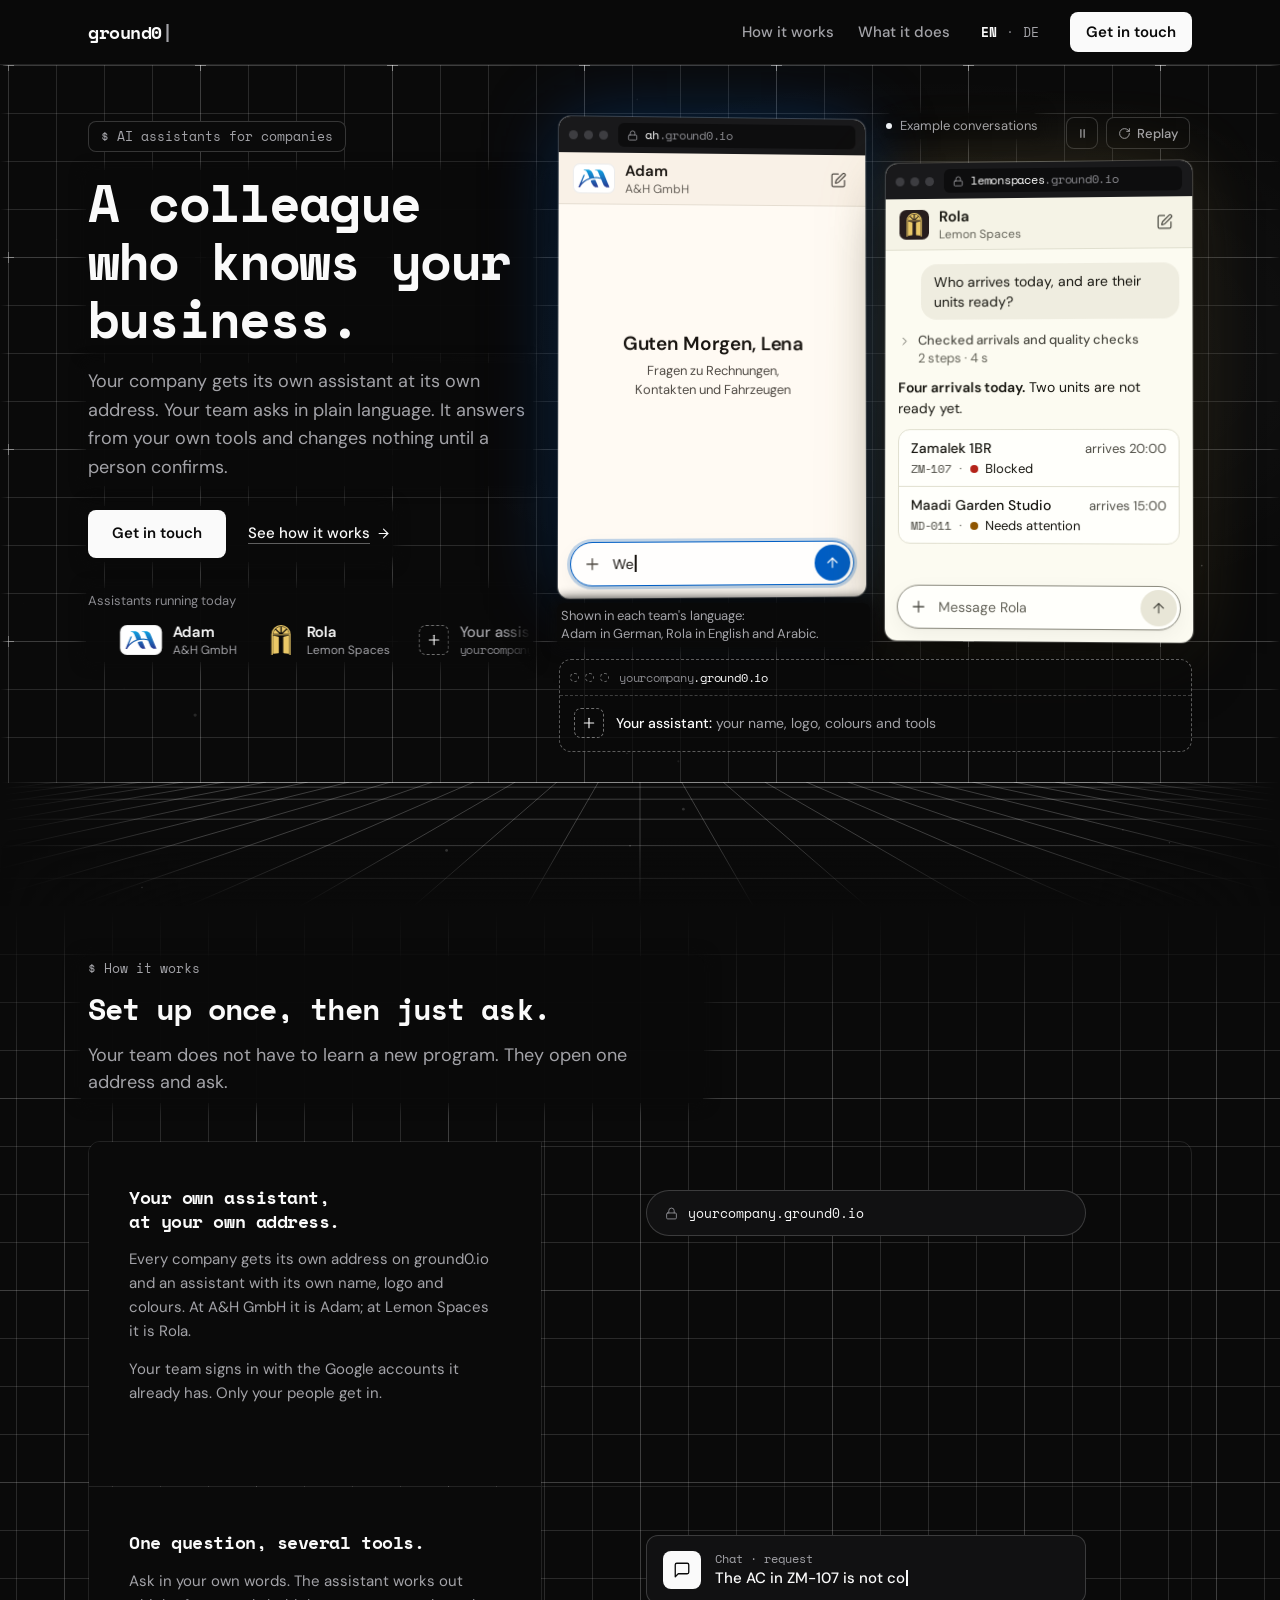
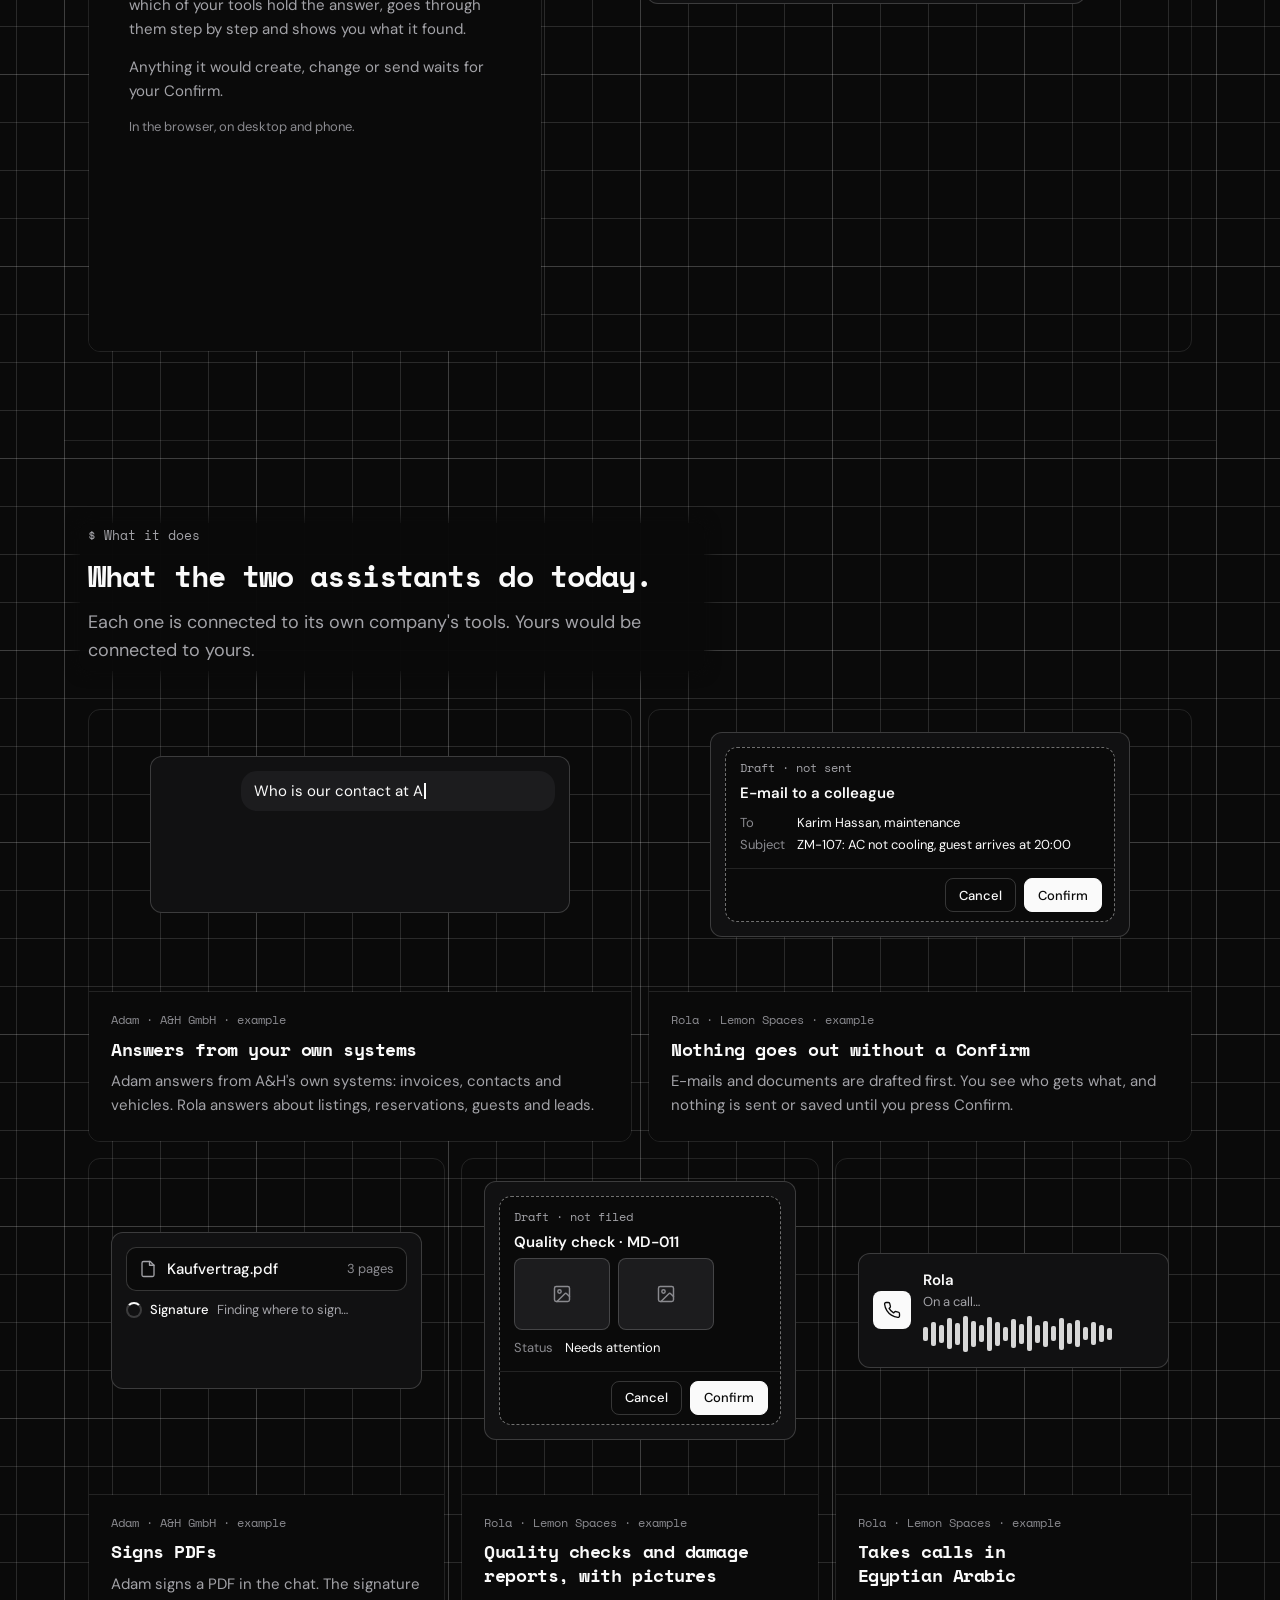
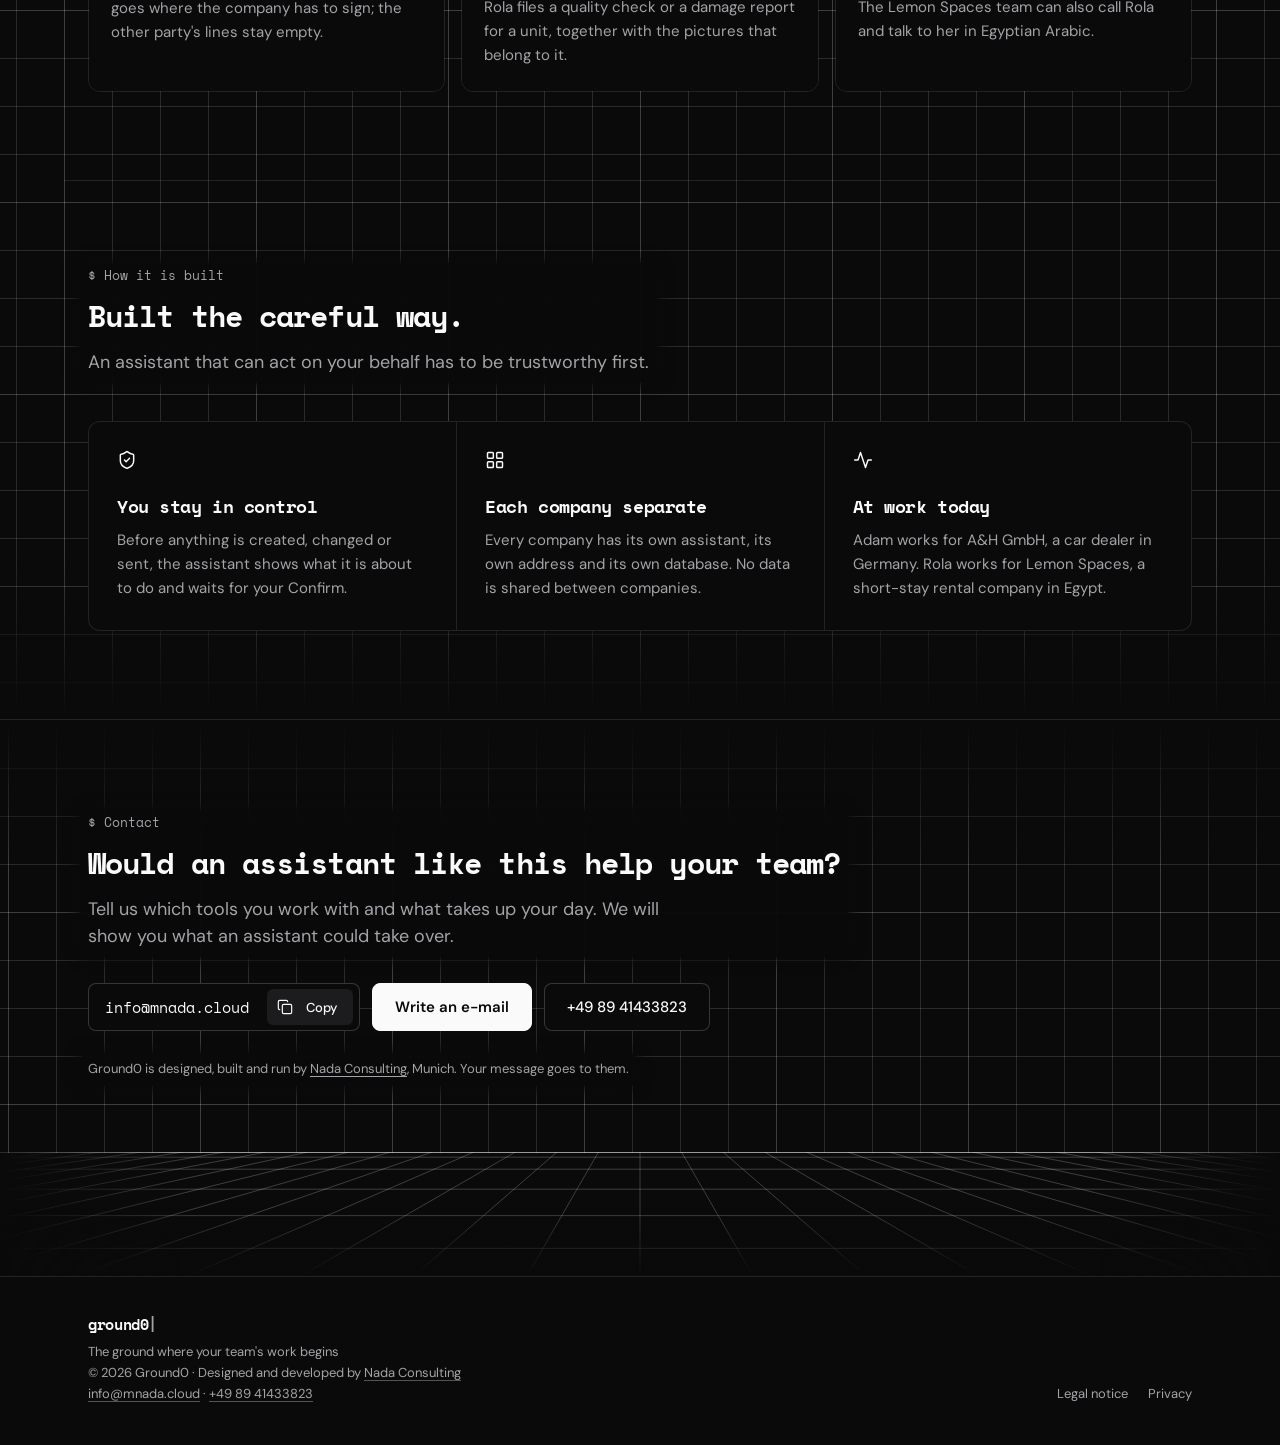
==== commit 75a5fba4: "Hero: the assistants running today drift past as a roll The row under the hero's buttons becomes a s" ====
--- a/index.html
+++ b/index.html
@@ -30,7 +30,7 @@
 <link rel="icon" href="icon-192.png" type="image/png" sizes="192x192">
 <link rel="apple-touch-icon" href="apple-touch-icon.png">
 <script>(function(d){d.classList.add("js");if("IntersectionObserver" in window&&!matchMedia("(prefers-reduced-motion: reduce)").matches)d.classList.add("motion");setTimeout(function(){var g=document.querySelector(".gzh");if(g&&g._gzh)return;d.classList.remove("js","motion");if(g)g.classList.remove("gzh-js")},2500)})(document.documentElement)</script>
-<link rel="stylesheet" href="styles.css?v=10081800">
+<link rel="stylesheet" href="styles.css?v=10081700">
 </head>
 <body>
 <a class="skip" href="#main">Skip to content</a>
@@ -144,6 +144,6 @@
     <nav aria-label="Legal"><a href="legal-notice.html">Legal notice</a><a href="privacy.html">Privacy</a></nav>
   </div>
 </footer>
-<script src="site.js?v=10081800" defer onerror="document.documentElement.classList.remove('js','motion');document.querySelector('.gzh').classList.remove('gzh-js')"></script>
+<script src="site.js?v=10081700" defer onerror="document.documentElement.classList.remove('js','motion');document.querySelector('.gzh').classList.remove('gzh-js')"></script>
 </body>
 </html>
--- a/styles.css
+++ b/styles.css
@@ -418,7 +418,6 @@
 .gzh .gzh-cta:focus-visible, .gzh .gzh-more:focus-visible, .gzh .gzh-replay:focus-visible, .gzh .gzh-pause:focus-visible { outline: 2px solid var(--gzh-fg); outline-offset: 3px; border-radius: 8px; }
 .gzh .gzh-proof { display: flex; flex-direction: column; gap: 12px; }
 .gzh .gzh-proof-l { font: 400 13px/18px var(--gzh-sans); color: var(--gzh-fg-3); }
-.gzh .gzh-who { display: flex; flex-wrap: wrap; gap: 14px 30px; }
 
 /* a lockup: the company's mark, the assistant's name, the company's name */
 .gzh .gzh-lockup { display: flex; align-items: center; gap: 10px; min-width: 0; }
@@ -428,6 +427,40 @@
 .gzh .gzh-plate { display: grid; place-items: center; flex: none; height: 30px; padding: 0 5px; background: #fff; border-radius: 7px; box-shadow: inset 0 0 0 1px rgb(0 0 0 / 0.08); }
 .gzh .gzh-proof .gzh-assistant { color: var(--gzh-fg); }
 .gzh .gzh-proof .gzh-company { color: var(--gzh-fg-2); }
+
+/* ── the roll: the assistants running today, as a strip that drifts past ─── */
+/* The markup holds each company once, then a dashed open slot. As written here that is a still row, and that is
+   what shows without scripts and with reduced motion. With scripts, a few lines in the page repeat the list
+   (.gzh-roll-copy, hidden from assistive technology) and the rules further down turn the row into a moving strip. */
+.gzh .gzh-roll { min-width: 0; border-radius: 8px; }
+.gzh .gzh-roll:focus-visible { outline: 2px solid var(--gzh-fg); outline-offset: 5px; }
+.gzh .gzh-roll-track { display: flex; flex-wrap: wrap; gap: 14px var(--gzh-roll-gap); --gzh-roll-gap: 30px; }
+.gzh .gzh-roll-copy { display: none; }
+/* the open slot is quieter than the companies beside it */
+.gzh .gzh-proof .gzh-open .gzh-assistant { font-weight: 500; color: var(--gzh-fg-2); }
+.gzh .gzh-proof .gzh-addr { font-family: var(--gzh-mono); letter-spacing: -0.02em; }
+.gzh .gzh-addr b { font-weight: 400; color: var(--gzh-fg-3); }
+@media (prefers-reduced-motion: no-preference) {
+  .gzh.gzh-js .gzh-proof { align-self: stretch; }
+  /* entries appear and leave through a soft fade at both ends */
+  .gzh.gzh-js .gzh-roll-view { overflow: hidden;
+    -webkit-mask-image: linear-gradient(90deg, transparent, #000 var(--gzh-roll-fade), #000 calc(100% - var(--gzh-roll-fade)), transparent);
+    mask-image: linear-gradient(90deg, transparent, #000 var(--gzh-roll-fade), #000 calc(100% - var(--gzh-roll-fade)), transparent);
+    --gzh-roll-fade: clamp(24px, 7%, 56px); }
+  /* The track is n copies of the list in one line and moves left by exactly one copy, so the loop has no seam.
+     It starts one copy in: there is always an entry to the left of the first one. One entry takes 10 seconds to
+     go by, however many entries there are (the page's script sets n and k). site.js sets --gzh-roll-fit on the
+     first entry of each copy: the few pixels that make a copy a whole number of pixels wide. */
+  .gzh.gzh-js .gzh-roll-track { flex-wrap: nowrap; gap: 0; width: max-content; will-change: transform;
+    animation: gzh-roll calc(var(--gzh-roll-k) * 10s) linear infinite paused; }
+  .gzh.gzh-js .gzh-roll-track > .gzh-lockup { display: flex; flex: none; margin-inline-start: calc(var(--gzh-roll-gap) + var(--gzh-roll-fit, 0px)); }
+  /* It moves while the hero is live (on screen, tab visible, not paused with the hero's button) and the strip
+     itself is on screen, and rests under the pointer and under keyboard focus. */
+  .gzh.gzh-js.gzh-live .gzh-roll:not(.gzh-roll-out) .gzh-roll-track { animation-play-state: running; }
+  .gzh.gzh-js.gzh-live .gzh-roll:focus-visible .gzh-roll-track { animation-play-state: paused; }
+  @media (hover: hover) { .gzh.gzh-js.gzh-live .gzh-roll:hover .gzh-roll-track { animation-play-state: paused; } }
+}
+@keyframes gzh-roll { from { transform: translate3d(calc(-100% / var(--gzh-roll-n)), 0, 0); } to { transform: translate3d(calc(-200% / var(--gzh-roll-n)), 0, 0); } }
 
 /* ── stage: the product windows ──────────────────────────────────────────── */
 .gzh .gzh-stage { min-width: 0; display: grid; grid-template-columns: minmax(0, 1fr); row-gap: 16px; }
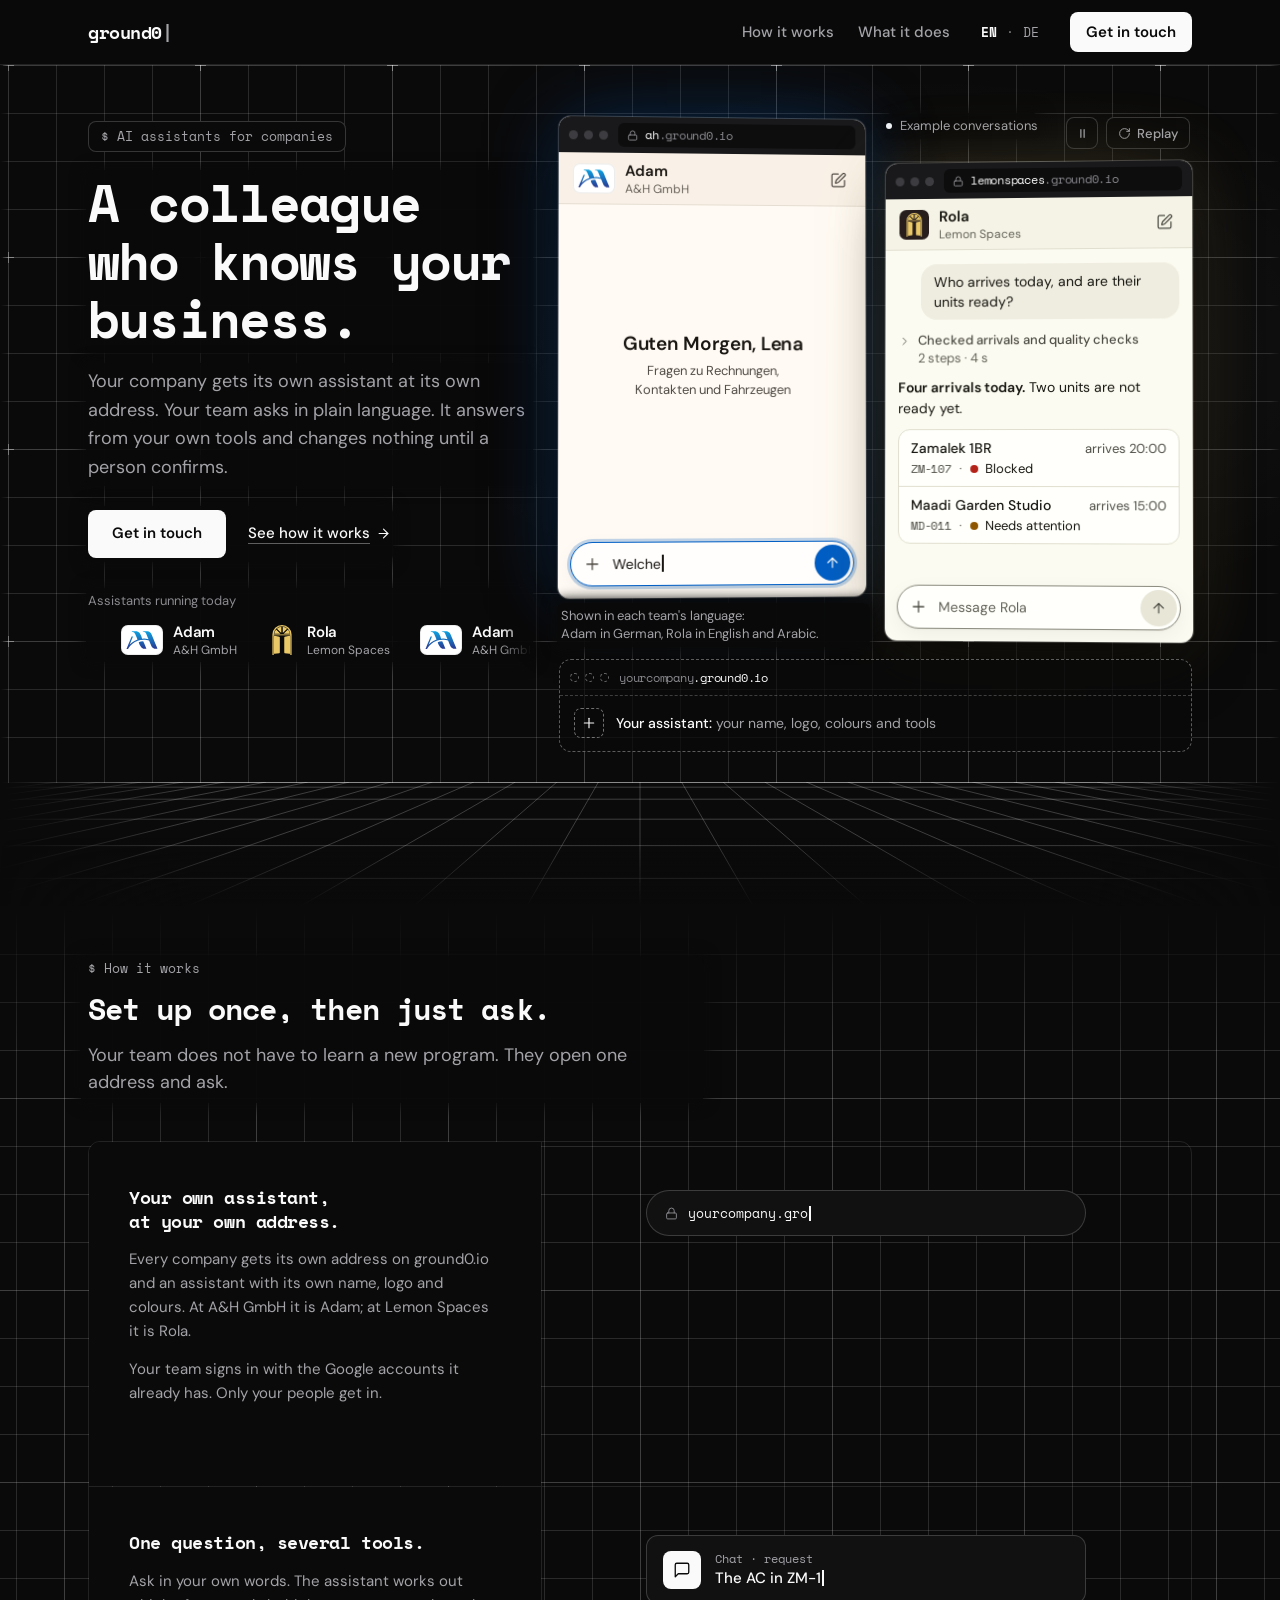
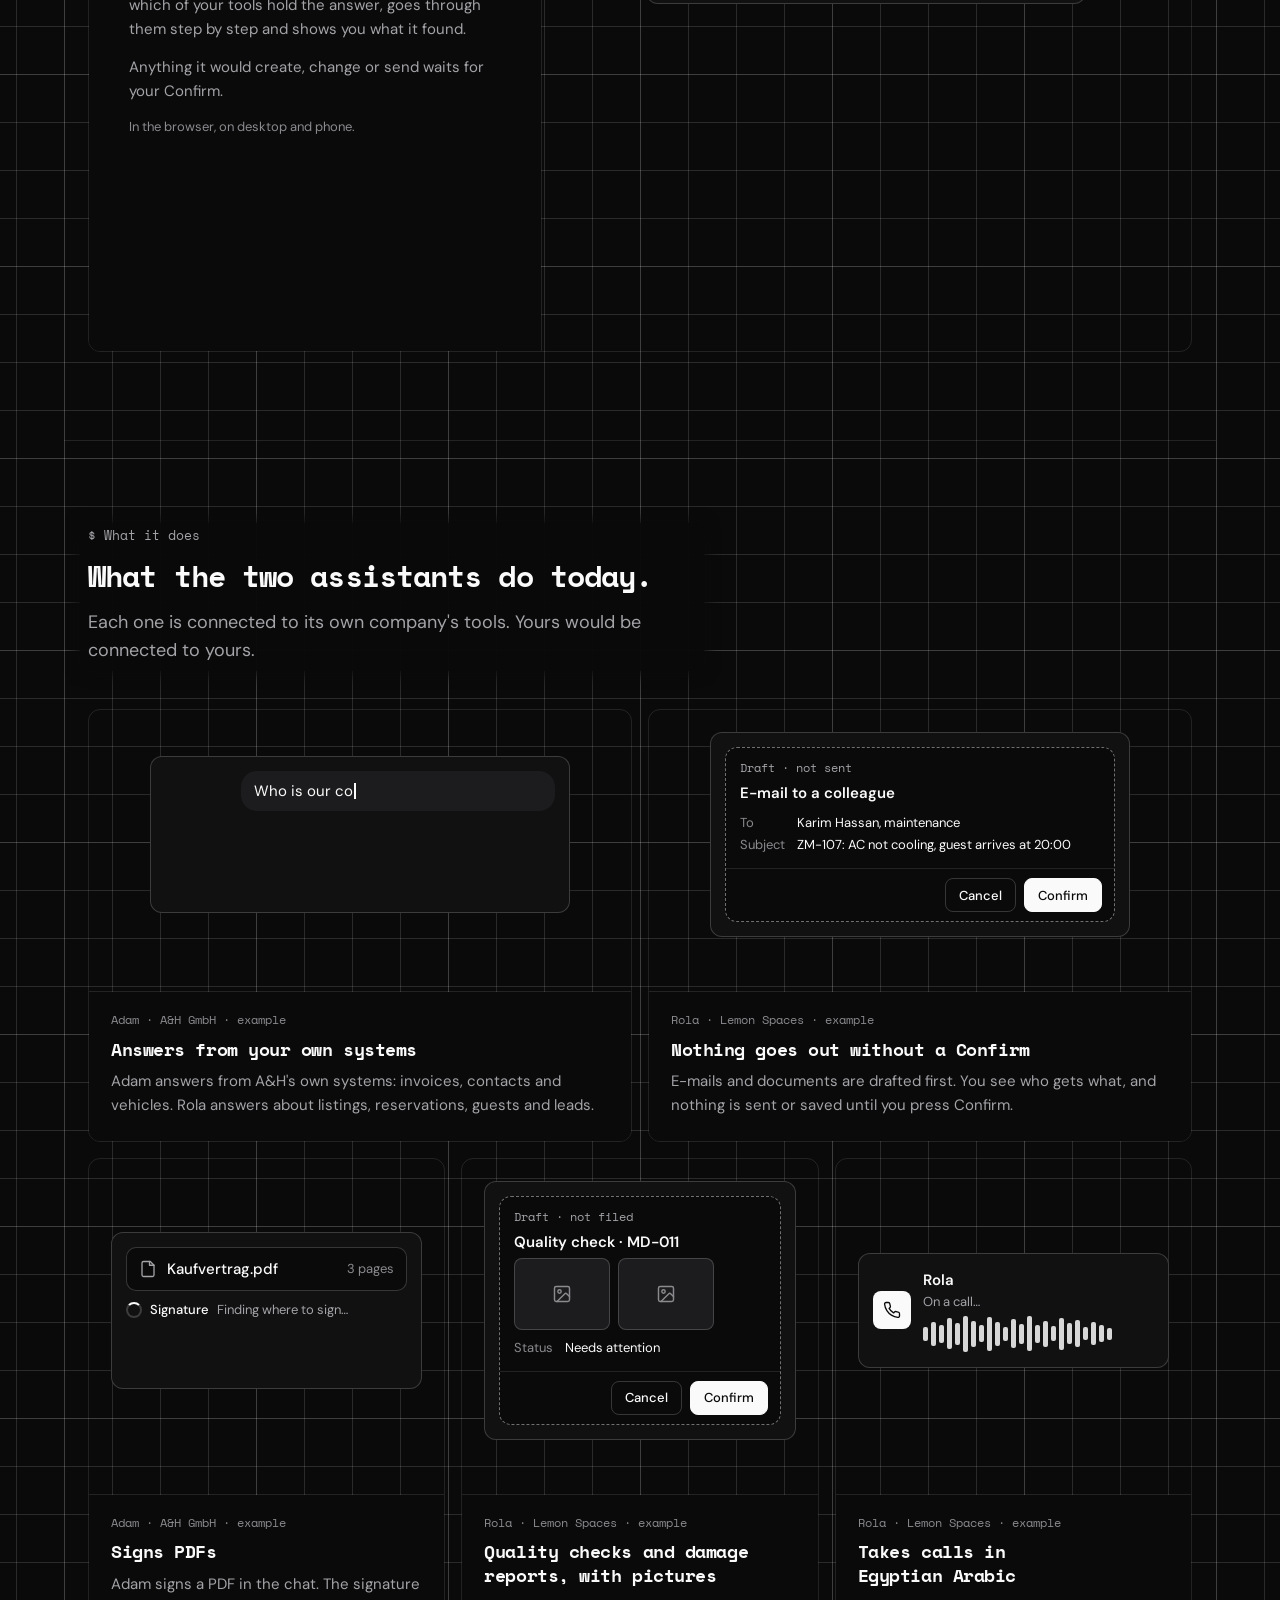
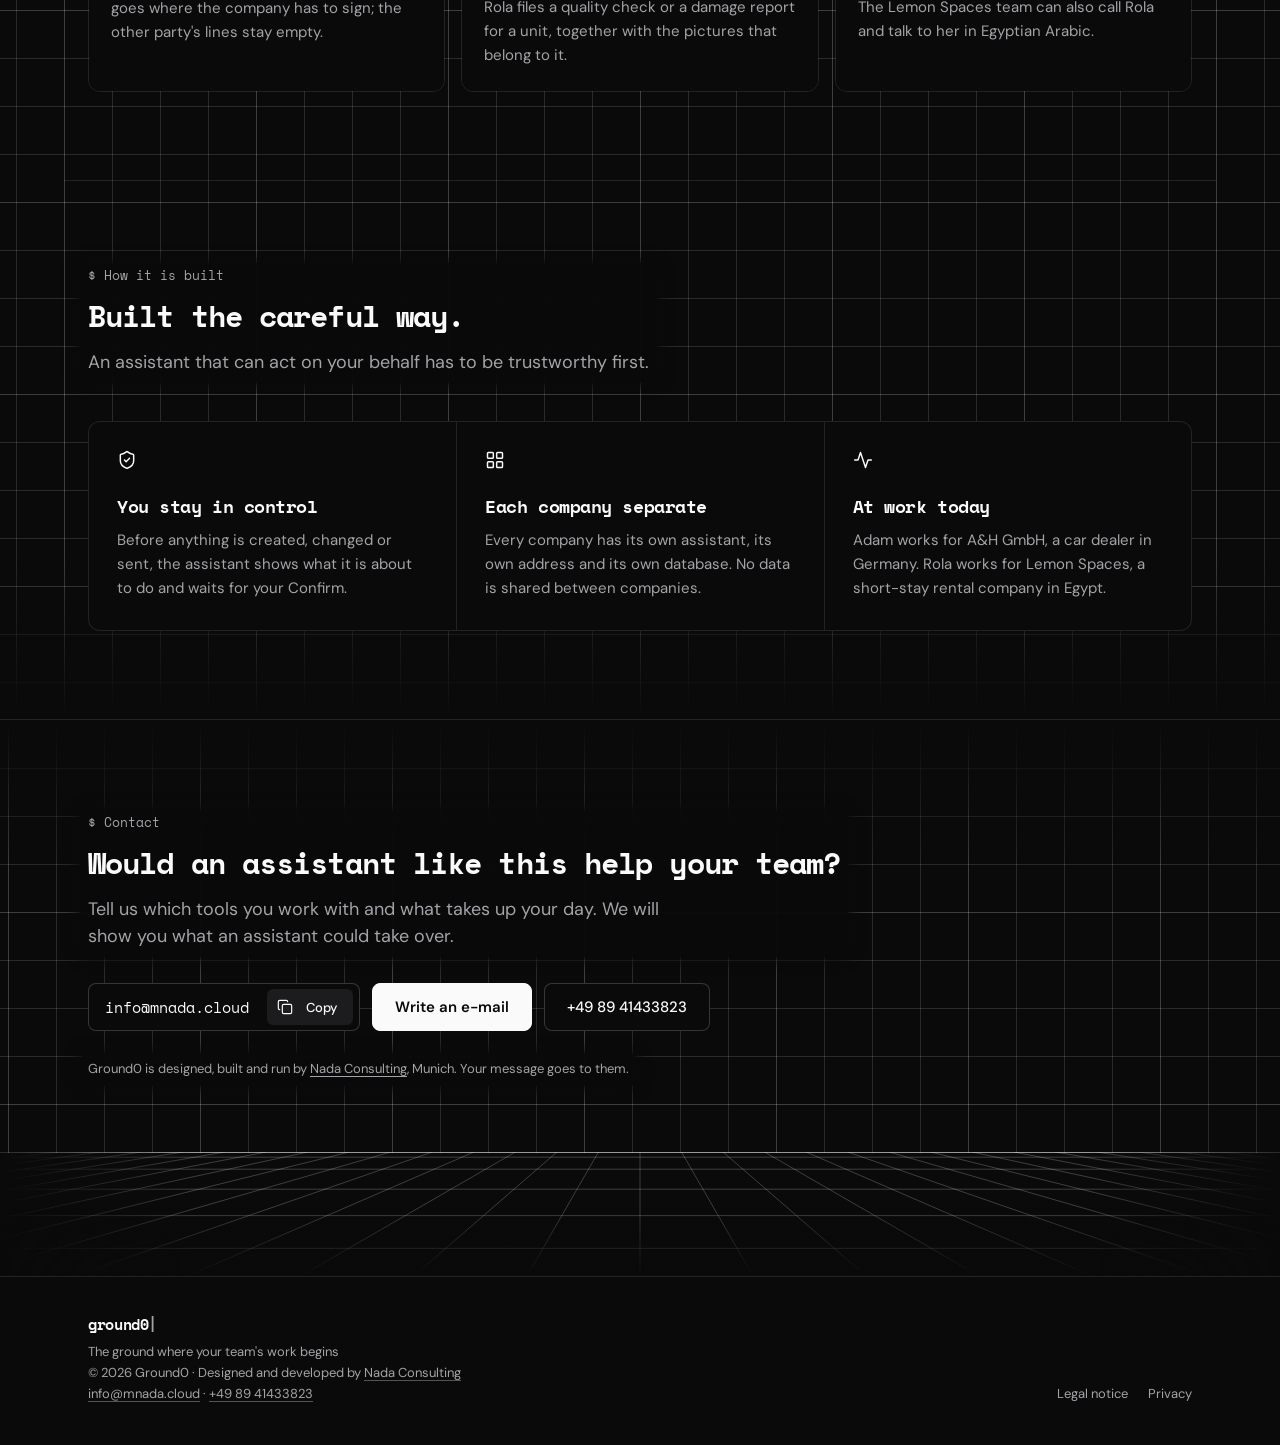
==== commit 9a346da7: "Roll: the open slot is no wider than a company and comes round half as often The dashed slot was 196" ====
--- a/index.html
+++ b/index.html
@@ -30,7 +30,7 @@
 <link rel="icon" href="icon-192.png" type="image/png" sizes="192x192">
 <link rel="apple-touch-icon" href="apple-touch-icon.png">
 <script>(function(d){d.classList.add("js");if("IntersectionObserver" in window&&!matchMedia("(prefers-reduced-motion: reduce)").matches)d.classList.add("motion");setTimeout(function(){var g=document.querySelector(".gzh");if(g&&g._gzh)return;d.classList.remove("js","motion");if(g)g.classList.remove("gzh-js")},2500)})(document.documentElement)</script>
-<link rel="stylesheet" href="styles.css?v=10081700">
+<link rel="stylesheet" href="styles.css?v=10081800">
 </head>
 <body>
 <a class="skip" href="#main">Skip to content</a>
@@ -44,12 +44,14 @@
 <!-- The roll of assistants. Each "gzh-lockup" with role="listitem" below is one company: its mark (30px high), the
      assistant's name, the company's name. To add a company, add one more such line above the dashed "gzh-open" entry,
      here and in de/index.html, and give any id inside its mark a name of its own. Nothing else changes: the small
-     script after the list repeats it to fill the strip, and the speed stays the same however many there are. -->
+     script after the list repeats it to fill the strip, and the speed stays the same however many there are.
+     The open slot comes round once after every three or more companies: while there are fewer than three, the
+     script lets the companies go round again before it. -->
 <div class="gzh-roll" role="list"><div class="gzh-roll-view"><div class="gzh-roll-track">
 <div class="gzh-lockup" role="listitem"><span class="gzh-plate"><svg viewBox="183 386 1236 695" width="32" height="18" aria-hidden="true"><defs><linearGradient id="gzh-ah-g1" gradientUnits="userSpaceOnUse" x1="0" x2="0" y1="392" y2="1207"><stop offset="0" stop-color="#0DA2E1"/><stop offset="1" stop-color="#2E2483"/></linearGradient></defs><path fill="url(#gzh-ah-g1)" d="M204 1079L201 1078L214 1053L217 1039L223 1030L240 987L243 978L242 976L245 976L246 972L247 972L252 954L254 955L253 953L283 882L285 874L288 872L289 864L296 853L304 831L305 824L306 823L305 825L307 824L311 816L312 809L317 800L354 711L357 699L371 671L372 663L375 659L378 648L390 624L396 606L400 600L451 600L452 607L442 626L430 660L426 665L409 707L404 723L401 728L380 776L372 797L371 805L369 803L370 806L363 823L358 831L346 864L342 867L340 878L337 879L326 911L329 910L330 909L328 908L335 904L336 900L339 900L345 889L351 887L363 875L372 870L370 868L374 867L385 858L387 853L392 852L409 836L428 825L443 812L483 787L480 784L490 784L508 772L538 756L552 751L572 739L580 738L589 733L628 719L628 713L626 717L624 704L610 672L610 669L608 669L598 641L595 638L595 633L593 635L592 627L579 594L537 497L511 461L508 462L505 457L495 448L492 448L488 441L478 433L453 420L407 417L407 395L429 394L550 394L595 396L643 412L657 421L658 419L660 420L659 422L662 421L664 426L673 432L679 433L680 436L677 434L679 437L684 440L699 456L702 458L704 457L705 464L715 475L733 504L734 505L736 503L737 511L746 527L772 580L802 672L804 680L807 679L806 683L888 680L959 683L1012 691L1049 702L1045 687L1013 614L1006 593L1004 597L1003 586L995 570L993 570L991 561L977 525L972 518L959 483L949 465L933 445L913 430L899 424L872 417L836 415L832 414L834 408L834 402L836 394L1013 396L1060 409L1084 422L1106 438L1108 437L1147 477L1162 504L1166 507L1168 516L1217 632L1217 635L1220 636L1228 661L1260 733L1265 750L1272 761L1277 778L1279 778L1279 782L1291 809L1292 814L1295 816L1297 825L1301 830L1302 838L1313 865L1317 869L1317 874L1319 874L1320 881L1322 881L1325 893L1327 892L1328 901L1351 952L1357 971L1359 970L1398 1069L1306 1070L1281 1067L1259 1060L1235 1047L1200 1020L1180 998L1180 995L1178 997L1177 992L1158 960L1157 952L1150 932L1148 934L1146 924L1138 910L1139 907L1115 855L1114 846L1110 837L1107 836L1109 836L1108 834L1102 822L1103 821L1099 816L1094 802L1092 803L1091 793L1077 761L1071 754L1051 749L1052 747L1024 742L1024 740L1016 740L1007 737L970 731L918 726L865 724L791 729L742 736L705 743L630 766L622 771L619 770L596 779L597 781L586 783L581 788L562 794L556 800L550 801L550 803L510 823L490 836L491 838L486 838L476 847L458 858L448 868L442 871L439 875L440 876L437 878L435 876L435 879L428 881L425 887L421 888L421 891L415 893L390 916L364 941L358 951L350 957L351 959L345 963L342 967L344 967L339 970L321 991L319 997L290 1034L286 1040L288 1040L284 1043L262 1079L204 1079ZM881 1074L849 1068L819 1053L795 1037L779 1019L772 1014L771 1009L768 1009L754 988L748 983L748 979L740 968L737 967L735 959L723 939L720 937L715 924L715 925L713 924L714 922L706 905L704 905L701 893L699 893L699 889L697 890L692 874L689 872L676 824L676 821L683 816L682 814L693 811L695 808L753 796L850 784L851 790L861 808L866 824L868 824L868 829L870 828L877 849L877 847L879 849L917 938L971 1074L946 1076L881 1074Z"/></svg></span><div class="gzh-names"><span class="gzh-assistant">Adam</span><span class="gzh-company">A&amp;H GmbH</span></div></div>
 <div class="gzh-lockup" role="listitem"><svg class="gzh-arch" viewBox="0 0 24 24" width="30" height="30" aria-hidden="true"><g transform="translate(4.323 0) scale(.01139) translate(-126 -60)"><defs><mask id="gzh-arch-m1" maskUnits="userSpaceOnUse" x="150" y="100" width="1300" height="620"><path d="M781 218.7C781 186.9 754.5 161.2 723 165.7A573 573 0 0 0 457.6 276.2C433.2 294.7 432.6 330.3 454.3 351.9L695.6 593.3C727.1 624.8 781 602.5 781 558ZM423.9 385.2C401.4 362.8 364.5 363.3 345.4 388.8A573 573 0 0 0 237.9 641C232.9 671.7 257.9 698 289 698L635.3 698C672.7 698 691.4 652.8 665 626.3ZM826 218.7C826 186.9 852.5 161.2 884 165.7A573 573 0 0 1 1149.4 276.2C1173.8 294.7 1174.4 330.3 1152.7 351.9L911.4 593.3C879.9 624.8 826 602.5 826 558ZM1183.1 385.2C1205.6 362.8 1242.5 363.3 1261.6 388.8A573 573 0 0 1 1369.1 641C1374.1 671.7 1349.1 698 1318 698L971.7 698C934.3 698 915.6 652.8 942 626.3Z" fill="#fff" stroke="#000" stroke-width="44"/></mask></defs><path d="M171.5 2167V735.3A628.25 628.25 0 0 1 1428 735.3V2167" fill="none" stroke="#EAC867" stroke-width="90"/><path d="M171.5 753H1428" stroke="#EAC867" stroke-width="60"/><rect x="150" y="100" width="1300" height="620" fill="#EAC867" mask="url(#gzh-arch-m1)"/><path d="M236.5 860.3C236.5 833.4 261.3 813.5 287.5 819.2L613 890.9C633.1 895.3 647.5 913.2 647.5 933.9L647.5 1991.2C647.5 2014 630.7 2033.4 608.1 2036.7L282.2 2084C258.1 2087.5 236.5 2068.8 236.5 2044.4ZM1369.5 860.3C1369.5 833.4 1344.7 813.5 1318.5 819.2L993 890.9C972.9 895.3 958.5 913.2 958.5 933.9L958.5 1991.2C958.5 2014 975.3 2033.4 997.9 2036.7L1323.8 2084C1347.9 2087.5 1369.5 2068.8 1369.5 2044.4Z" fill="#EAC867"/></g></svg><div class="gzh-names"><span class="gzh-assistant">Rola</span><span class="gzh-company">Lemon Spaces</span></div></div>
-<div class="gzh-lockup gzh-open" aria-hidden="true"><span class="gzh-plus"><svg class="gzh-i" viewBox="0 0 24 24" aria-hidden="true"><path d="M5 12h14"/><path d="M12 5v14"/></svg></span><div class="gzh-names"><span class="gzh-assistant">Your assistant</span><span class="gzh-company gzh-addr"><b>yourcompany</b>.ground0.io</span></div></div>
-</div></div></div><script>(function(t){if(!document.documentElement.classList.contains("js"))return;var e=[].slice.call(t.children),k=e.length,n=Math.ceil(2400/(110*k))+2,i,j,c;for(i=1;i<n;i++)for(j=0;j<k;j++){c=e[j].cloneNode(true);c.classList.add("gzh-roll-copy");c.removeAttribute("role");c.setAttribute("aria-hidden","true");[].forEach.call(c.querySelectorAll("[id]"),function(x){x.removeAttribute("id")});t.appendChild(c)}t.style.setProperty("--gzh-roll-n",n);t.style.setProperty("--gzh-roll-k",k)})(document.currentScript.previousElementSibling.querySelector(".gzh-roll-track"))</script>
+<div class="gzh-lockup gzh-open" aria-hidden="true"><span class="gzh-plus"><svg class="gzh-i" viewBox="0 0 24 24" aria-hidden="true"><path d="M5 12h14"/><path d="M12 5v14"/></svg></span><div class="gzh-names gzh-addr"><span>yourcompany</span><span>.ground0.io</span></div></div>
+</div></div></div><script>(function(t){if(!document.documentElement.classList.contains("js"))return;var o=t.querySelector(".gzh-open"),e=[].filter.call(t.children,function(x){return x!==o}),m=e.length,u,k,n,i,j;if(!m)return;function put(x,b){x=x.cloneNode(true);x.classList.add("gzh-roll-copy");x.removeAttribute("role");x.setAttribute("aria-hidden","true");[].forEach.call(x.querySelectorAll("[id]"),function(y){y.removeAttribute("id")});t.insertBefore(x,b)}for(i=m;i<3;i+=m)for(j=0;j<m;j++)put(e[j],o);u=[].slice.call(t.children);k=u.length;n=Math.ceil(2400/(110*k))+2;for(i=1;i<n;i++)for(j=0;j<k;j++)put(u[j],null);t.style.setProperty("--gzh-roll-n",n);t.style.setProperty("--gzh-roll-k",k)})(document.currentScript.previousElementSibling.querySelector(".gzh-roll-track"))</script>
 </div></div><div class="gzh-stage"><div class="gzh-wins"><div class="gzh-bar gzh-rise gzh-n3"><span class="gzh-eg">Example conversations</span><span class="gzh-ctl"><span class="gzh-count" aria-live="polite"></span><button type="button" class="gzh-pause" aria-pressed="false" aria-label="Pause the examples"><svg class="gzh-i" viewBox="0 0 24 24" aria-hidden="true"><path class="gzh-p-on" d="M9 5v14M15 5v14"/><path class="gzh-p-off" d="M8 5.5v13l10-6.5z"/></svg></button><button type="button" class="gzh-replay" aria-label="Replay the examples" data-step="Next step" data-step-label="Show the next step of the examples"><svg class="gzh-i" viewBox="0 0 24 24" aria-hidden="true"><path d="M21 12a9 9 0 1 1-9-9c2.52 0 4.93 1 6.74 2.74L21 8"/><path d="M21 3v5h-5"/></svg><span>Replay</span></button></span></div><div class="gzh-w gzh-w-a gzh-rise gzh-n2"><div class="gzh-float"><div class="gzh-win gzh-win-ah gzh-blank" data-play role="img" aria-label="Example in German at ah.ground0.io: Lena asks Adam, the assistant of A&amp;H GmbH, which invoices are still open for Autohaus Becker. Adam checks Lexoffice and HubSpot, lists three open invoices, drafts a payment reminder and sends it only after Lena confirms."><div class="gzh-chrome"><span class="gzh-dots"><i></i><i></i><i></i></span><span class="gzh-url"><svg class="gzh-i" viewBox="0 0 24 24" aria-hidden="true"><rect width="18" height="11" x="3" y="11" rx="2" ry="2"/><path d="M7 11V7a5 5 0 0 1 10 0v4"/></svg><span><b>ah</b>.ground0.io</span></span></div><div class="gzh-head"><div class="gzh-lockup"><span class="gzh-plate"><svg viewBox="183 386 1236 695" width="32" height="18" aria-hidden="true"><defs><linearGradient id="gzh-ah-g2" gradientUnits="userSpaceOnUse" x1="0" x2="0" y1="392" y2="1207"><stop offset="0" stop-color="#0DA2E1"/><stop offset="1" stop-color="#2E2483"/></linearGradient></defs><path fill="url(#gzh-ah-g2)" d="M204 1079L201 1078L214 1053L217 1039L223 1030L240 987L243 978L242 976L245 976L246 972L247 972L252 954L254 955L253 953L283 882L285 874L288 872L289 864L296 853L304 831L305 824L306 823L305 825L307 824L311 816L312 809L317 800L354 711L357 699L371 671L372 663L375 659L378 648L390 624L396 606L400 600L451 600L452 607L442 626L430 660L426 665L409 707L404 723L401 728L380 776L372 797L371 805L369 803L370 806L363 823L358 831L346 864L342 867L340 878L337 879L326 911L329 910L330 909L328 908L335 904L336 900L339 900L345 889L351 887L363 875L372 870L370 868L374 867L385 858L387 853L392 852L409 836L428 825L443 812L483 787L480 784L490 784L508 772L538 756L552 751L572 739L580 738L589 733L628 719L628 713L626 717L624 704L610 672L610 669L608 669L598 641L595 638L595 633L593 635L592 627L579 594L537 497L511 461L508 462L505 457L495 448L492 448L488 441L478 433L453 420L407 417L407 395L429 394L550 394L595 396L643 412L657 421L658 419L660 420L659 422L662 421L664 426L673 432L679 433L680 436L677 434L679 437L684 440L699 456L702 458L704 457L705 464L715 475L733 504L734 505L736 503L737 511L746 527L772 580L802 672L804 680L807 679L806 683L888 680L959 683L1012 691L1049 702L1045 687L1013 614L1006 593L1004 597L1003 586L995 570L993 570L991 561L977 525L972 518L959 483L949 465L933 445L913 430L899 424L872 417L836 415L832 414L834 408L834 402L836 394L1013 396L1060 409L1084 422L1106 438L1108 437L1147 477L1162 504L1166 507L1168 516L1217 632L1217 635L1220 636L1228 661L1260 733L1265 750L1272 761L1277 778L1279 778L1279 782L1291 809L1292 814L1295 816L1297 825L1301 830L1302 838L1313 865L1317 869L1317 874L1319 874L1320 881L1322 881L1325 893L1327 892L1328 901L1351 952L1357 971L1359 970L1398 1069L1306 1070L1281 1067L1259 1060L1235 1047L1200 1020L1180 998L1180 995L1178 997L1177 992L1158 960L1157 952L1150 932L1148 934L1146 924L1138 910L1139 907L1115 855L1114 846L1110 837L1107 836L1109 836L1108 834L1102 822L1103 821L1099 816L1094 802L1092 803L1091 793L1077 761L1071 754L1051 749L1052 747L1024 742L1024 740L1016 740L1007 737L970 731L918 726L865 724L791 729L742 736L705 743L630 766L622 771L619 770L596 779L597 781L586 783L581 788L562 794L556 800L550 801L550 803L510 823L490 836L491 838L486 838L476 847L458 858L448 868L442 871L439 875L440 876L437 878L435 876L435 879L428 881L425 887L421 888L421 891L415 893L390 916L364 941L358 951L350 957L351 959L345 963L342 967L344 967L339 970L321 991L319 997L290 1034L286 1040L288 1040L284 1043L262 1079L204 1079ZM881 1074L849 1068L819 1053L795 1037L779 1019L772 1014L771 1009L768 1009L754 988L748 983L748 979L740 968L737 967L735 959L723 939L720 937L715 924L715 925L713 924L714 922L706 905L704 905L701 893L699 893L699 889L697 890L692 874L689 872L676 824L676 821L683 816L682 814L693 811L695 808L753 796L850 784L851 790L861 808L866 824L868 824L868 829L870 828L877 849L877 847L879 849L917 938L971 1074L946 1076L881 1074Z"/></svg></span><div class="gzh-names"><span class="gzh-assistant">Adam</span><span class="gzh-company">A&amp;H GmbH</span></div></div><span class="gzh-head-ico"><svg class="gzh-i" viewBox="0 0 24 24" aria-hidden="true"><path d="M12 3H5a2 2 0 0 0-2 2v14a2 2 0 0 0 2 2h14a2 2 0 0 0 2-2v-7"/><path d="M18.375 2.625a1 1 0 0 1 3 3l-9.013 9.014a2 2 0 0 1-.853.505l-2.873.84a.5.5 0 0 1-.62-.62l.84-2.873a2 2 0 0 1 .506-.852z"/></svg></span></div><div class="gzh-thread" lang="de"><div class="gzh-empty"><p class="gzh-greet">Guten Morgen, Lena</p><p class="gzh-hint">Fragen zu Rechnungen, Kontakten und Fahrzeugen</p></div><div class="gzh-col"><div class="gzh-u" data-k="q1"><div class="gzh-bubble">Welche Rechnungen von Autohaus Becker sind noch offen?</div></div><div class="gzh-b"><div class="gzh-work" data-k="w1" data-st="done" data-one="Schritt" data-many="Schritte"><div class="gzh-think"><i class="gzh-spin"></i><span class="gzh-glint">Denkt nach…</span></div><div class="gzh-sum"><svg class="gzh-i" viewBox="0 0 24 24" aria-hidden="true"><path d="m9 18 6-6-6-6"/></svg><span><b class="gzh-s-run">Arbeitet</b><b class="gzh-s-done">Lexoffice und HubSpot geprüft</b><span class="gzh-meta">2 Schritte · 4 s</span></span></div><div class="gzh-fold"><div class="gzh-steps"><div class="gzh-steps-in"><div class="gzh-step" data-k="s1" data-st="done"><i class="gzh-spin"></i><svg class="gzh-i" viewBox="0 0 24 24" aria-hidden="true"><path d="M20 6 9 17l-5-5"/></svg><span class="gzh-what"><span class="gzh-tool">Lexoffice</span> · <span class="gzh-live-t gzh-glint">Sucht Rechnungen…</span><span class="gzh-done-t">3 offene Rechnungen</span></span><span class="gzh-t">2 s</span></div><div class="gzh-step" data-k="s2" data-st="done"><i class="gzh-spin"></i><svg class="gzh-i" viewBox="0 0 24 24" aria-hidden="true"><path d="M20 6 9 17l-5-5"/></svg><span class="gzh-what"><span class="gzh-tool">HubSpot</span> · <span class="gzh-live-t gzh-glint">Sucht den Kontakt…</span><span class="gzh-done-t">Kontakt gefunden</span></span><span class="gzh-t">2 s</span></div></div></div></div></div><p class="gzh-prose" data-k="a1">Drei Rechnungen sind offen, zusammen <strong>4.820&nbsp;€</strong>.</p><div class="gzh-rows" data-k="r1"><div class="gzh-r"><div class="gzh-l1"><span class="gzh-code">2026-0418</span><span class="gzh-end">2.150&nbsp;€</span></div><div class="gzh-l2"><span class="gzh-st gzh-bad">21 Tage überfällig</span></div></div><div class="gzh-r"><div class="gzh-l1"><span class="gzh-code">2026-0431</span><span class="gzh-end">1.480&nbsp;€</span></div><div class="gzh-l2"><span class="gzh-st gzh-warn">Fällig in 3 Tagen</span></div></div><div class="gzh-r"><div class="gzh-l1"><span class="gzh-code">2026-0440</span><span class="gzh-end">1.190&nbsp;€</span></div><div class="gzh-l2"><span class="gzh-st gzh-ok">Fällig in 12 Tagen</span></div></div></div></div><div class="gzh-u" data-k="q2"><div class="gzh-bubble">Bitte eine Zahlungserinnerung für die älteste.</div></div><div class="gzh-b"><div class="gzh-work" data-k="w2" data-st="done" data-one="Schritt" data-many="Schritte"><div class="gzh-think"><i class="gzh-spin"></i><span class="gzh-glint">Denkt nach…</span></div><div class="gzh-sum"><svg class="gzh-i" viewBox="0 0 24 24" aria-hidden="true"><path d="m9 18 6-6-6-6"/></svg><span><b class="gzh-s-run">Arbeitet</b><b class="gzh-s-wait">Wartet auf Bestätigung</b><b class="gzh-s-done">Erinnerung gesendet</b><span class="gzh-meta">2 Schritte · 3 s</span></span></div><div class="gzh-fold"><div class="gzh-steps"><div class="gzh-steps-in"><div class="gzh-step" data-k="s3" data-st="done"><i class="gzh-spin"></i><svg class="gzh-i" viewBox="0 0 24 24" aria-hidden="true"><path d="M20 6 9 17l-5-5"/></svg><span class="gzh-what"><span class="gzh-tool">Gmail</span> · <span class="gzh-live-t gzh-glint">Bereitet Entwurf vor…</span><span class="gzh-done-t">Entwurf vorbereitet</span></span><span class="gzh-t">2 s</span></div></div></div></div></div><div class="gzh-card" data-k="c" data-st="ready"><div class="gzh-hd"><div class="gzh-draft">Entwurf · nicht gesendet</div><div class="gzh-title">Zahlungserinnerung senden</div></div><dl><dt>An</dt><dd>Autohaus Becker, Buchhaltung</dd><dt>Betreff</dt><dd>Zahlungserinnerung <span class="gzh-code">2026-0418</span></dd></dl><p class="gzh-says">Gesendet wird erst nach Bestätigung.</p><div class="gzh-ft"><span class="gzh-btn">Abbrechen</span><span class="gzh-btn gzh-primary">Bestätigen</span></div></div><div class="gzh-receipt" data-k="rc"><svg class="gzh-i" viewBox="0 0 24 24" aria-hidden="true"><path d="M20 6 9 17l-5-5"/></svg><b>Erinnerung gesendet</b><span class="gzh-rt">Bestätigt von Lena Krüger · 09:42</span></div></div></div></div><div class="gzh-dock"><div class="gzh-composer" data-st="idle"><span class="gzh-ib"><svg class="gzh-i" viewBox="0 0 24 24" aria-hidden="true"><path d="M5 12h14"/><path d="M12 5v14"/></svg></span><span class="gzh-input"><span class="gzh-ph">Nachricht an Adam</span><span class="gzh-typed"></span><i class="gzh-caret"></i></span><span class="gzh-send"><svg class="gzh-i" viewBox="0 0 24 24" aria-hidden="true"><path d="m5 12 7-7 7 7"/><path d="M12 19V5"/></svg><i></i></span></div></div></div></div></div><div class="gzh-w gzh-w-b gzh-rise gzh-n4"><div class="gzh-float"><div class="gzh-win gzh-win-ls gzh-blank" data-play role="img" aria-label="Example at lemonspaces.ground0.io: Mona asks Rola, the assistant of Lemon Spaces, who arrives today and whether their units are ready. Rola checks the reservations and the quality checks and names two units that are not ready. Mona then asks in Arabic for a note on unit ZM-107; Rola prepares it and saves it only after Mona confirms."><div class="gzh-chrome"><span class="gzh-dots"><i></i><i></i><i></i></span><span class="gzh-url"><svg class="gzh-i" viewBox="0 0 24 24" aria-hidden="true"><rect width="18" height="11" x="3" y="11" rx="2" ry="2"/><path d="M7 11V7a5 5 0 0 1 10 0v4"/></svg><span><b>lemonspaces</b>.ground0.io</span></span></div><div class="gzh-head"><div class="gzh-lockup"><svg class="gzh-arch" viewBox="0 0 24 24" width="30" height="30" aria-hidden="true"><rect width="24" height="24" rx="5.5" fill="#271d1d"/><g transform="translate(2.4 2.4) scale(.8)"><g transform="translate(4.323 0) scale(.01139) translate(-126 -60)"><defs><mask id="gzh-arch-m2" maskUnits="userSpaceOnUse" x="150" y="100" width="1300" height="620"><path d="M781 218.7C781 186.9 754.5 161.2 723 165.7A573 573 0 0 0 457.6 276.2C433.2 294.7 432.6 330.3 454.3 351.9L695.6 593.3C727.1 624.8 781 602.5 781 558ZM423.9 385.2C401.4 362.8 364.5 363.3 345.4 388.8A573 573 0 0 0 237.9 641C232.9 671.7 257.9 698 289 698L635.3 698C672.7 698 691.4 652.8 665 626.3ZM826 218.7C826 186.9 852.5 161.2 884 165.7A573 573 0 0 1 1149.4 276.2C1173.8 294.7 1174.4 330.3 1152.7 351.9L911.4 593.3C879.9 624.8 826 602.5 826 558ZM1183.1 385.2C1205.6 362.8 1242.5 363.3 1261.6 388.8A573 573 0 0 1 1369.1 641C1374.1 671.7 1349.1 698 1318 698L971.7 698C934.3 698 915.6 652.8 942 626.3Z" fill="#fff" stroke="#000" stroke-width="44"/></mask></defs><path d="M171.5 2167V735.3A628.25 628.25 0 0 1 1428 735.3V2167" fill="none" stroke="#EAC867" stroke-width="90"/><path d="M171.5 753H1428" stroke="#EAC867" stroke-width="60"/><rect x="150" y="100" width="1300" height="620" fill="#EAC867" mask="url(#gzh-arch-m2)"/><path d="M236.5 860.3C236.5 833.4 261.3 813.5 287.5 819.2L613 890.9C633.1 895.3 647.5 913.2 647.5 933.9L647.5 1991.2C647.5 2014 630.7 2033.4 608.1 2036.7L282.2 2084C258.1 2087.5 236.5 2068.8 236.5 2044.4ZM1369.5 860.3C1369.5 833.4 1344.7 813.5 1318.5 819.2L993 890.9C972.9 895.3 958.5 913.2 958.5 933.9L958.5 1991.2C958.5 2014 975.3 2033.4 997.9 2036.7L1323.8 2084C1347.9 2087.5 1369.5 2068.8 1369.5 2044.4Z" fill="#EAC867"/></g></g></svg><div class="gzh-names"><span class="gzh-assistant">Rola</span><span class="gzh-company">Lemon Spaces</span></div></div><span class="gzh-head-ico"><svg class="gzh-i" viewBox="0 0 24 24" aria-hidden="true"><path d="M12 3H5a2 2 0 0 0-2 2v14a2 2 0 0 0 2 2h14a2 2 0 0 0 2-2v-7"/><path d="M18.375 2.625a1 1 0 0 1 3 3l-9.013 9.014a2 2 0 0 1-.853.505l-2.873.84a.5.5 0 0 1-.62-.62l.84-2.873a2 2 0 0 1 .506-.852z"/></svg></span></div><div class="gzh-thread" lang="en"><div class="gzh-empty"><p class="gzh-greet">Good afternoon, Mona</p><p class="gzh-hint">Ask Rola about listings, reservations and guests</p></div><div class="gzh-col"><div class="gzh-u" data-k="q1"><div class="gzh-bubble">Who arrives today, and are their units ready?</div></div><div class="gzh-b"><div class="gzh-work" data-k="w1" data-st="done" data-one="step" data-many="steps"><div class="gzh-think"><i class="gzh-spin"></i><span class="gzh-glint">Thinking…</span></div><div class="gzh-sum"><svg class="gzh-i" viewBox="0 0 24 24" aria-hidden="true"><path d="m9 18 6-6-6-6"/></svg><span><b class="gzh-s-run">Working</b><b class="gzh-s-done">Checked arrivals and quality checks</b><span class="gzh-meta">2 steps · 4 s</span></span></div><div class="gzh-fold"><div class="gzh-steps"><div class="gzh-steps-in"><div class="gzh-step" data-k="s1" data-st="done"><i class="gzh-spin"></i><svg class="gzh-i" viewBox="0 0 24 24" aria-hidden="true"><path d="M20 6 9 17l-5-5"/></svg><span class="gzh-what"><span class="gzh-tool">Reservations</span> · <span class="gzh-live-t gzh-glint">Checking today…</span><span class="gzh-done-t">4 arrivals today</span></span><span class="gzh-t">2 s</span></div><div class="gzh-step" data-k="s2" data-st="done"><i class="gzh-spin"></i><svg class="gzh-i" viewBox="0 0 24 24" aria-hidden="true"><path d="M20 6 9 17l-5-5"/></svg><span class="gzh-what"><span class="gzh-tool">Quality checks</span> · <span class="gzh-live-t gzh-glint">Checking 4 units…</span><span class="gzh-done-t">2 units not ready</span></span><span class="gzh-t">2 s</span></div></div></div></div></div><p class="gzh-prose" data-k="a1"><strong>Four arrivals today.</strong> Two units are not ready yet.</p><div class="gzh-rows" data-k="r1"><div class="gzh-r"><div class="gzh-l1"><span>Zamalek 1BR</span><span class="gzh-end gzh-soft">arrives 20:00</span></div><div class="gzh-l2"><span class="gzh-code">ZM-107</span><i>·</i><span class="gzh-st gzh-bad">Blocked</span></div></div><div class="gzh-r"><div class="gzh-l1"><span>Maadi Garden Studio</span><span class="gzh-end gzh-soft">arrives 15:00</span></div><div class="gzh-l2"><span class="gzh-code">MD-011</span><i>·</i><span class="gzh-st gzh-warn">Needs attention</span></div></div></div></div><div class="gzh-u" data-k="q2"><div class="gzh-bubble" lang="ar" dir="rtl">محتاجين ملاحظة على <span class="gzh-code">ZM-107</span>: الضيف الجاي هيوصل الساعة 8 بالليل.</div></div><div class="gzh-b"><div class="gzh-work" data-k="w2" data-st="done" data-one="step" data-many="steps"><div class="gzh-think"><i class="gzh-spin"></i><span class="gzh-glint">Thinking…</span></div><div class="gzh-sum"><svg class="gzh-i" viewBox="0 0 24 24" aria-hidden="true"><path d="m9 18 6-6-6-6"/></svg><span><b class="gzh-s-run">Working</b><b class="gzh-s-wait">Waiting for confirmation</b><b class="gzh-s-done">Saved the note</b><span class="gzh-meta">3 steps · 3 s</span></span></div><div class="gzh-fold"><div class="gzh-steps"><div class="gzh-steps-in"><div class="gzh-step" data-k="s3" data-st="done"><i class="gzh-spin"></i><svg class="gzh-i" viewBox="0 0 24 24" aria-hidden="true"><path d="M20 6 9 17l-5-5"/></svg><span class="gzh-what"><span class="gzh-tool">Units</span> · <span class="gzh-live-t gzh-glint">Looking up the unit…</span><span class="gzh-done-t">Found <span class="gzh-code">ZM-107</span></span></span><span class="gzh-t">1 s</span></div><div class="gzh-step" data-k="s4" data-st="done"><i class="gzh-spin"></i><svg class="gzh-i" viewBox="0 0 24 24" aria-hidden="true"><path d="M20 6 9 17l-5-5"/></svg><span class="gzh-what"><span class="gzh-tool">Units</span> · <span class="gzh-live-t gzh-glint">Preparing the note…</span><span class="gzh-done-t">Note prepared, not saved</span></span><span class="gzh-t">1 s</span></div></div></div></div></div><div class="gzh-card" data-k="c" data-st="ready"><div class="gzh-hd"><div class="gzh-draft">Draft · not saved</div><div class="gzh-title">Add a note to <span class="gzh-code">ZM-107</span></div></div><dl><dt>Unit</dt><dd>Zamalek 1BR</dd><dt>Note</dt><dd>Next guest arrives at 20:00.</dd></dl><p class="gzh-says">Nothing is saved until you confirm.</p><div class="gzh-ft"><span class="gzh-btn">Cancel</span><span class="gzh-btn gzh-primary">Confirm</span></div></div><div class="gzh-receipt" data-k="rc"><svg class="gzh-i" viewBox="0 0 24 24" aria-hidden="true"><path d="M20 6 9 17l-5-5"/></svg><b>Note added to <span class="gzh-code">ZM-107</span></b><span class="gzh-rt">Confirmed by Mona Adel · 14:12</span></div></div></div></div><div class="gzh-dock"><div class="gzh-composer" data-st="idle"><span class="gzh-ib"><svg class="gzh-i" viewBox="0 0 24 24" aria-hidden="true"><path d="M5 12h14"/><path d="M12 5v14"/></svg></span><span class="gzh-input"><span class="gzh-ph">Message Rola</span><span class="gzh-typed"></span><i class="gzh-caret"></i></span><span class="gzh-send"><svg class="gzh-i" viewBox="0 0 24 24" aria-hidden="true"><path d="m5 12 7-7 7 7"/><path d="M12 19V5"/></svg><i></i></span></div></div></div></div></div><p class="gzh-note gzh-rise gzh-n5">Shown in each team's language: <span>Adam in German, Rola in English and Arabic.</span></p></div><div class="gzh-slot gzh-rise gzh-n6"><div class="gzh-chrome"><span class="gzh-dots" aria-hidden="true"><i></i><i></i><i></i></span><span class="gzh-url"><span><b>yourcompany</b>.ground0.io</span></span></div><div class="gzh-slot-body"><span class="gzh-plus" aria-hidden="true"><svg class="gzh-i" viewBox="0 0 24 24" aria-hidden="true"><path d="M5 12h14"/><path d="M12 5v14"/></svg></span><span><b>Your assistant:</b> your name, logo, colours and tools</span></div></div></div></div></div>
 <div class="field"><div class="wrap frame">
 <section id="how" aria-labelledby="how-h">
@@ -144,6 +146,6 @@
     <nav aria-label="Legal"><a href="legal-notice.html">Legal notice</a><a href="privacy.html">Privacy</a></nav>
   </div>
 </footer>
-<script src="site.js?v=10081700" defer onerror="document.documentElement.classList.remove('js','motion');document.querySelector('.gzh').classList.remove('gzh-js')"></script>
+<script src="site.js?v=10081800" defer onerror="document.documentElement.classList.remove('js','motion');document.querySelector('.gzh').classList.remove('gzh-js')"></script>
 </body>
 </html>
--- a/styles.css
+++ b/styles.css
@@ -429,17 +429,20 @@
 .gzh .gzh-proof .gzh-company { color: var(--gzh-fg-2); }
 
 /* ── the roll: the assistants running today, as a strip that drifts past ─── */
-/* The markup holds each company once, then a dashed open slot. As written here that is a still row, and that is
-   what shows without scripts and with reduced motion. With scripts, a few lines in the page repeat the list
-   (.gzh-roll-copy, hidden from assistive technology) and the rules further down turn the row into a moving strip. */
+/* The markup holds each company once, then a dashed open slot. As written here that is a still row of the
+   companies, and that is what shows without scripts and with reduced motion. With scripts, a few lines in the page
+   repeat the list (.gzh-roll-copy, hidden from assistive technology) and the rules further down turn the row into
+   a moving strip. */
 .gzh .gzh-roll { min-width: 0; border-radius: 8px; }
 .gzh .gzh-roll:focus-visible { outline: 2px solid var(--gzh-fg); outline-offset: 5px; }
 .gzh .gzh-roll-track { display: flex; flex-wrap: wrap; gap: 14px var(--gzh-roll-gap); --gzh-roll-gap: 30px; }
-.gzh .gzh-roll-copy { display: none; }
-/* the open slot is quieter than the companies beside it */
-.gzh .gzh-proof .gzh-open .gzh-assistant { font-weight: 500; color: var(--gzh-fg-2); }
-.gzh .gzh-proof .gzh-addr { font-family: var(--gzh-mono); letter-spacing: -0.02em; }
-.gzh .gzh-addr b { font-weight: 400; color: var(--gzh-fg-3); }
+/* The open slot belongs to the moving strip only. In the still row it would wrap onto a second line and push the
+   product windows down, right beside the hero's own open slot, which says the same. */
+.gzh .gzh-roll-copy, .gzh .gzh-roll-track > .gzh-open { display: none; }
+/* the open slot is quieter than the companies beside it and no wider: its address on two lines, as in the dashed
+   window of the hero (the part a company chooses is the dimmer one) */
+.gzh .gzh-proof .gzh-addr span { font: 400 13px/18px var(--gzh-mono); letter-spacing: -0.02em; white-space: nowrap; color: var(--gzh-fg-2); }
+.gzh .gzh-proof .gzh-addr span:first-child { color: var(--gzh-fg-3); }
 @media (prefers-reduced-motion: no-preference) {
   .gzh.gzh-js .gzh-proof { align-self: stretch; }
   /* entries appear and leave through a soft fade at both ends */
@@ -447,12 +450,14 @@
     -webkit-mask-image: linear-gradient(90deg, transparent, #000 var(--gzh-roll-fade), #000 calc(100% - var(--gzh-roll-fade)), transparent);
     mask-image: linear-gradient(90deg, transparent, #000 var(--gzh-roll-fade), #000 calc(100% - var(--gzh-roll-fade)), transparent);
     --gzh-roll-fade: clamp(24px, 7%, 56px); }
-  /* The track is n copies of the list in one line and moves left by exactly one copy, so the loop has no seam.
-     It starts one copy in: there is always an entry to the left of the first one. One entry takes 10 seconds to
-     go by, however many entries there are (the page's script sets n and k). site.js sets --gzh-roll-fit on the
-     first entry of each copy: the few pixels that make a copy a whole number of pixels wide. */
+  /* The track is n rounds in one line and moves left by exactly one round, so the loop has no seam. A round is
+     the companies and then the open slot; while there are fewer than three companies they come twice (or three
+     times) before the slot, so that the slot never has the strip to itself for long. It starts one round in:
+     there is always an entry to the left of the first one. One entry takes 8.5 seconds to go by, however many
+     entries a round has (the page's script sets n and k). site.js sets --gzh-roll-fit on the first entry of each
+     round: the few pixels that make a round a whole number of pixels wide. */
   .gzh.gzh-js .gzh-roll-track { flex-wrap: nowrap; gap: 0; width: max-content; will-change: transform;
-    animation: gzh-roll calc(var(--gzh-roll-k) * 10s) linear infinite paused; }
+    animation: gzh-roll calc(var(--gzh-roll-k) * 8.5s) linear infinite paused; }
   .gzh.gzh-js .gzh-roll-track > .gzh-lockup { display: flex; flex: none; margin-inline-start: calc(var(--gzh-roll-gap) + var(--gzh-roll-fit, 0px)); }
   /* It moves while the hero is live (on screen, tab visible, not paused with the hero's button) and the strip
      itself is on screen, and rests under the pointer and under keyboard focus. */
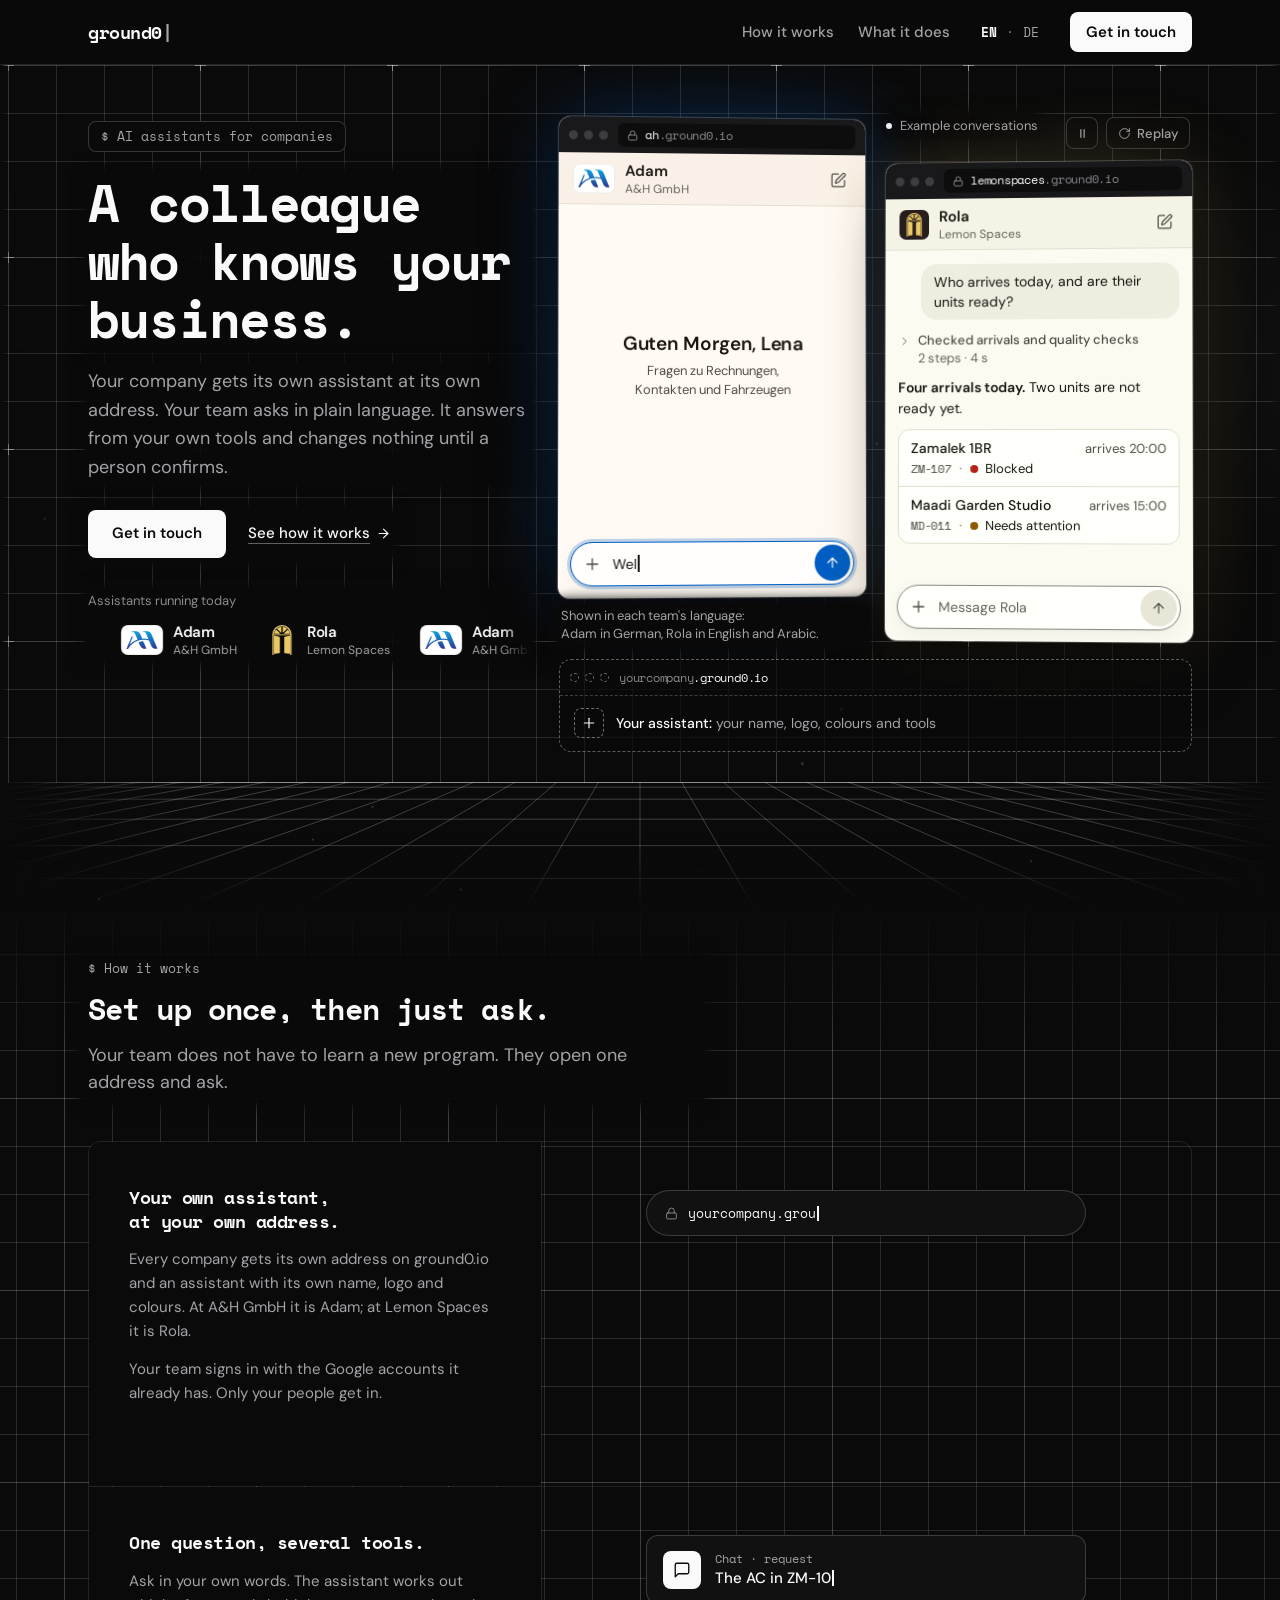
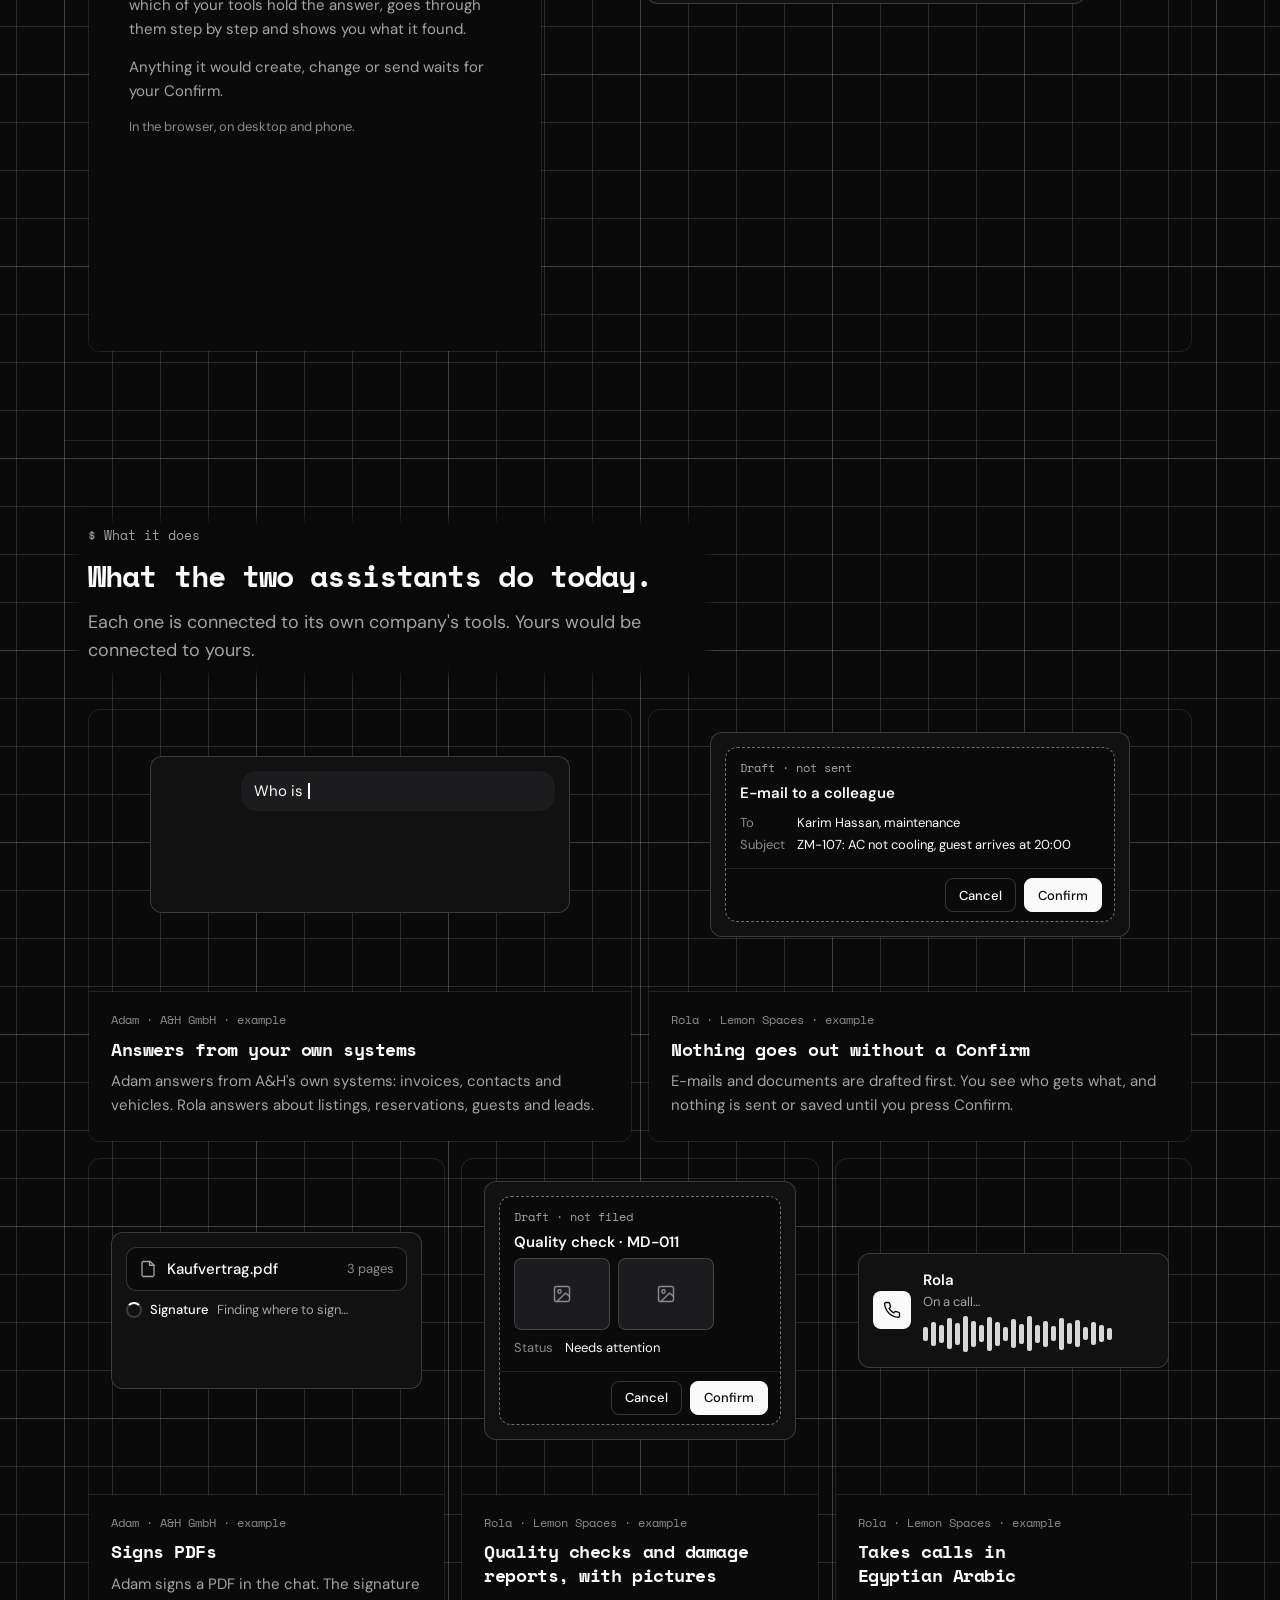
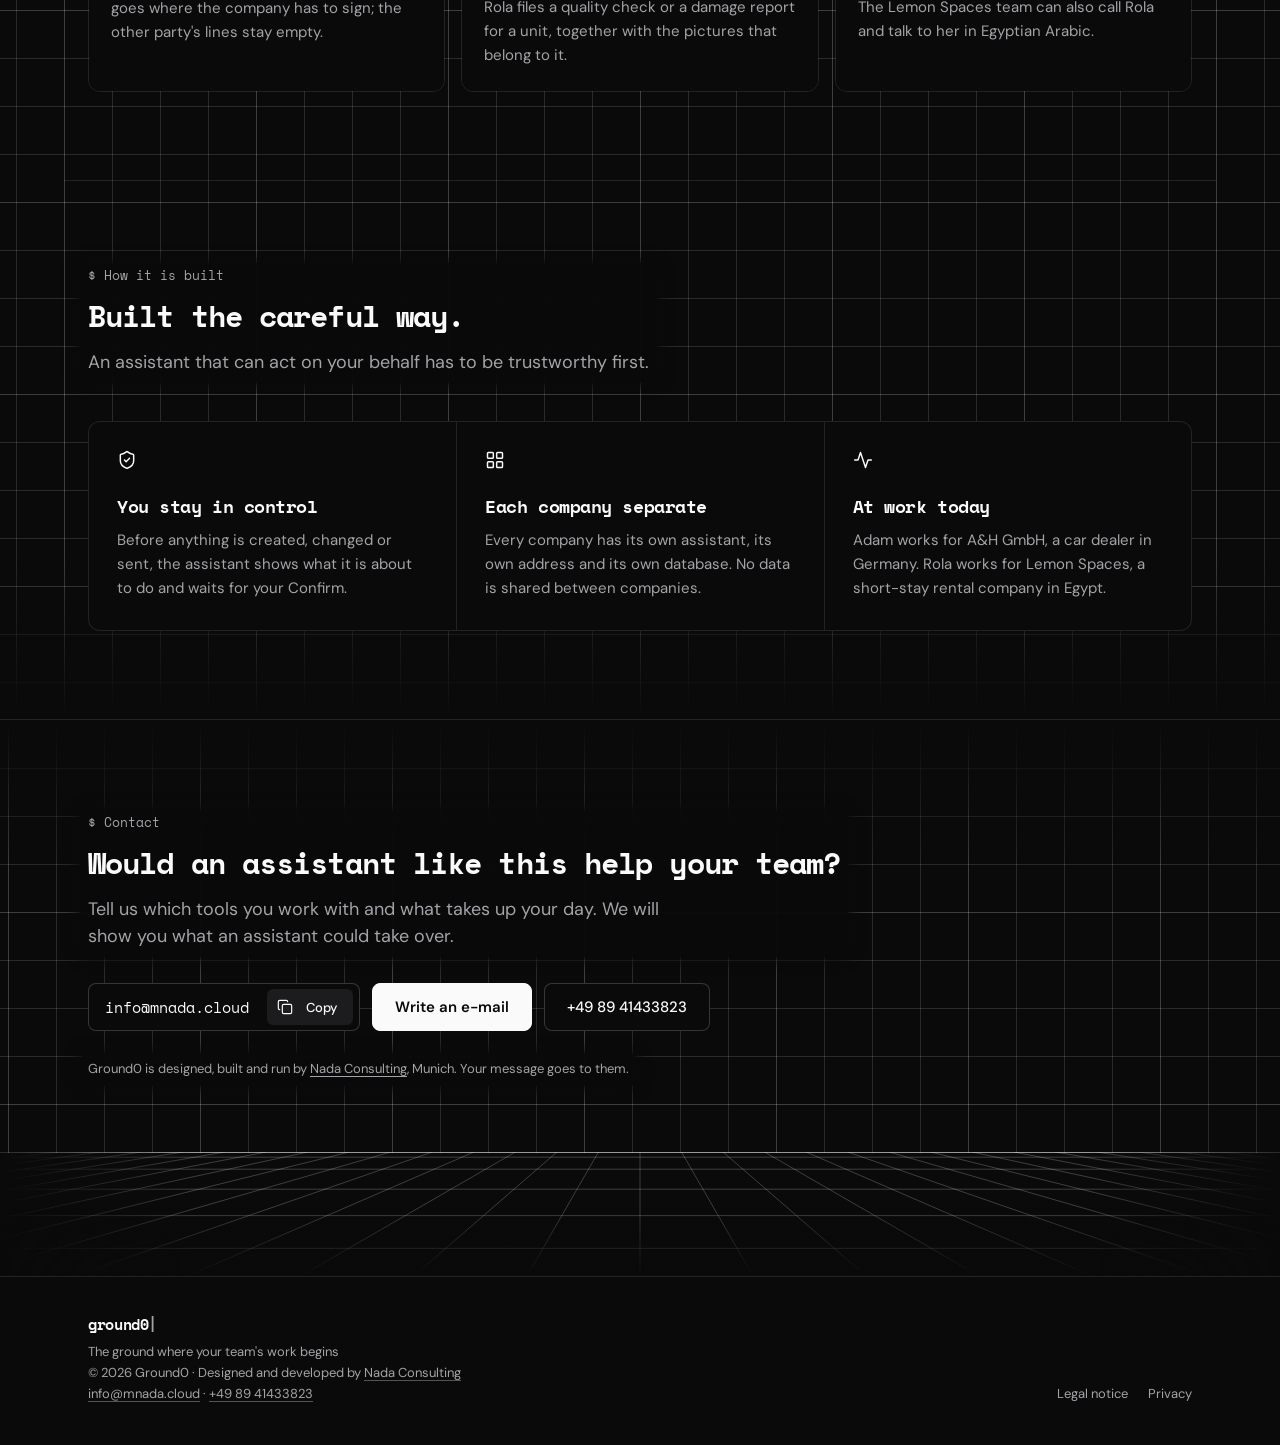
==== commit fe421467: "Roll: opens on both companies, whole The loop began with the first mark exactly on the edge of the l" ====
--- a/index.html
+++ b/index.html
@@ -51,7 +51,7 @@
 <div class="gzh-lockup" role="listitem"><span class="gzh-plate"><svg viewBox="183 386 1236 695" width="32" height="18" aria-hidden="true"><defs><linearGradient id="gzh-ah-g1" gradientUnits="userSpaceOnUse" x1="0" x2="0" y1="392" y2="1207"><stop offset="0" stop-color="#0DA2E1"/><stop offset="1" stop-color="#2E2483"/></linearGradient></defs><path fill="url(#gzh-ah-g1)" d="M204 1079L201 1078L214 1053L217 1039L223 1030L240 987L243 978L242 976L245 976L246 972L247 972L252 954L254 955L253 953L283 882L285 874L288 872L289 864L296 853L304 831L305 824L306 823L305 825L307 824L311 816L312 809L317 800L354 711L357 699L371 671L372 663L375 659L378 648L390 624L396 606L400 600L451 600L452 607L442 626L430 660L426 665L409 707L404 723L401 728L380 776L372 797L371 805L369 803L370 806L363 823L358 831L346 864L342 867L340 878L337 879L326 911L329 910L330 909L328 908L335 904L336 900L339 900L345 889L351 887L363 875L372 870L370 868L374 867L385 858L387 853L392 852L409 836L428 825L443 812L483 787L480 784L490 784L508 772L538 756L552 751L572 739L580 738L589 733L628 719L628 713L626 717L624 704L610 672L610 669L608 669L598 641L595 638L595 633L593 635L592 627L579 594L537 497L511 461L508 462L505 457L495 448L492 448L488 441L478 433L453 420L407 417L407 395L429 394L550 394L595 396L643 412L657 421L658 419L660 420L659 422L662 421L664 426L673 432L679 433L680 436L677 434L679 437L684 440L699 456L702 458L704 457L705 464L715 475L733 504L734 505L736 503L737 511L746 527L772 580L802 672L804 680L807 679L806 683L888 680L959 683L1012 691L1049 702L1045 687L1013 614L1006 593L1004 597L1003 586L995 570L993 570L991 561L977 525L972 518L959 483L949 465L933 445L913 430L899 424L872 417L836 415L832 414L834 408L834 402L836 394L1013 396L1060 409L1084 422L1106 438L1108 437L1147 477L1162 504L1166 507L1168 516L1217 632L1217 635L1220 636L1228 661L1260 733L1265 750L1272 761L1277 778L1279 778L1279 782L1291 809L1292 814L1295 816L1297 825L1301 830L1302 838L1313 865L1317 869L1317 874L1319 874L1320 881L1322 881L1325 893L1327 892L1328 901L1351 952L1357 971L1359 970L1398 1069L1306 1070L1281 1067L1259 1060L1235 1047L1200 1020L1180 998L1180 995L1178 997L1177 992L1158 960L1157 952L1150 932L1148 934L1146 924L1138 910L1139 907L1115 855L1114 846L1110 837L1107 836L1109 836L1108 834L1102 822L1103 821L1099 816L1094 802L1092 803L1091 793L1077 761L1071 754L1051 749L1052 747L1024 742L1024 740L1016 740L1007 737L970 731L918 726L865 724L791 729L742 736L705 743L630 766L622 771L619 770L596 779L597 781L586 783L581 788L562 794L556 800L550 801L550 803L510 823L490 836L491 838L486 838L476 847L458 858L448 868L442 871L439 875L440 876L437 878L435 876L435 879L428 881L425 887L421 888L421 891L415 893L390 916L364 941L358 951L350 957L351 959L345 963L342 967L344 967L339 970L321 991L319 997L290 1034L286 1040L288 1040L284 1043L262 1079L204 1079ZM881 1074L849 1068L819 1053L795 1037L779 1019L772 1014L771 1009L768 1009L754 988L748 983L748 979L740 968L737 967L735 959L723 939L720 937L715 924L715 925L713 924L714 922L706 905L704 905L701 893L699 893L699 889L697 890L692 874L689 872L676 824L676 821L683 816L682 814L693 811L695 808L753 796L850 784L851 790L861 808L866 824L868 824L868 829L870 828L877 849L877 847L879 849L917 938L971 1074L946 1076L881 1074Z"/></svg></span><div class="gzh-names"><span class="gzh-assistant">Adam</span><span class="gzh-company">A&amp;H GmbH</span></div></div>
 <div class="gzh-lockup" role="listitem"><svg class="gzh-arch" viewBox="0 0 24 24" width="30" height="30" aria-hidden="true"><g transform="translate(4.323 0) scale(.01139) translate(-126 -60)"><defs><mask id="gzh-arch-m1" maskUnits="userSpaceOnUse" x="150" y="100" width="1300" height="620"><path d="M781 218.7C781 186.9 754.5 161.2 723 165.7A573 573 0 0 0 457.6 276.2C433.2 294.7 432.6 330.3 454.3 351.9L695.6 593.3C727.1 624.8 781 602.5 781 558ZM423.9 385.2C401.4 362.8 364.5 363.3 345.4 388.8A573 573 0 0 0 237.9 641C232.9 671.7 257.9 698 289 698L635.3 698C672.7 698 691.4 652.8 665 626.3ZM826 218.7C826 186.9 852.5 161.2 884 165.7A573 573 0 0 1 1149.4 276.2C1173.8 294.7 1174.4 330.3 1152.7 351.9L911.4 593.3C879.9 624.8 826 602.5 826 558ZM1183.1 385.2C1205.6 362.8 1242.5 363.3 1261.6 388.8A573 573 0 0 1 1369.1 641C1374.1 671.7 1349.1 698 1318 698L971.7 698C934.3 698 915.6 652.8 942 626.3Z" fill="#fff" stroke="#000" stroke-width="44"/></mask></defs><path d="M171.5 2167V735.3A628.25 628.25 0 0 1 1428 735.3V2167" fill="none" stroke="#EAC867" stroke-width="90"/><path d="M171.5 753H1428" stroke="#EAC867" stroke-width="60"/><rect x="150" y="100" width="1300" height="620" fill="#EAC867" mask="url(#gzh-arch-m1)"/><path d="M236.5 860.3C236.5 833.4 261.3 813.5 287.5 819.2L613 890.9C633.1 895.3 647.5 913.2 647.5 933.9L647.5 1991.2C647.5 2014 630.7 2033.4 608.1 2036.7L282.2 2084C258.1 2087.5 236.5 2068.8 236.5 2044.4ZM1369.5 860.3C1369.5 833.4 1344.7 813.5 1318.5 819.2L993 890.9C972.9 895.3 958.5 913.2 958.5 933.9L958.5 1991.2C958.5 2014 975.3 2033.4 997.9 2036.7L1323.8 2084C1347.9 2087.5 1369.5 2068.8 1369.5 2044.4Z" fill="#EAC867"/></g></svg><div class="gzh-names"><span class="gzh-assistant">Rola</span><span class="gzh-company">Lemon Spaces</span></div></div>
 <div class="gzh-lockup gzh-open" aria-hidden="true"><span class="gzh-plus"><svg class="gzh-i" viewBox="0 0 24 24" aria-hidden="true"><path d="M5 12h14"/><path d="M12 5v14"/></svg></span><div class="gzh-names gzh-addr"><span>yourcompany</span><span>.ground0.io</span></div></div>
-</div></div></div><script>(function(t){if(!document.documentElement.classList.contains("js"))return;var o=t.querySelector(".gzh-open"),e=[].filter.call(t.children,function(x){return x!==o}),m=e.length,u,k,n,i,j;if(!m)return;function put(x,b){x=x.cloneNode(true);x.classList.add("gzh-roll-copy");x.removeAttribute("role");x.setAttribute("aria-hidden","true");[].forEach.call(x.querySelectorAll("[id]"),function(y){y.removeAttribute("id")});t.insertBefore(x,b)}for(i=m;i<3;i+=m)for(j=0;j<m;j++)put(e[j],o);u=[].slice.call(t.children);k=u.length;n=Math.ceil(2400/(110*k))+2;for(i=1;i<n;i++)for(j=0;j<k;j++)put(u[j],null);t.style.setProperty("--gzh-roll-n",n);t.style.setProperty("--gzh-roll-k",k)})(document.currentScript.previousElementSibling.querySelector(".gzh-roll-track"))</script>
+</div></div></div><script>(function(t){if(!document.documentElement.classList.contains("js"))return;var o=t.querySelector(".gzh-open"),e=[].filter.call(t.children,function(x){return x!==o}),m=e.length,u,k,n,i,j;if(!m)return;function put(x,b){x=x.cloneNode(true);x.classList.add("gzh-roll-copy");x.removeAttribute("role");x.setAttribute("aria-hidden","true");[].forEach.call(x.querySelectorAll("[id]"),function(y){y.removeAttribute("id")});t.insertBefore(x,b)}for(i=m;i<3;i+=m)for(j=0;j<m;j++)put(e[j],o);u=[].slice.call(t.children);k=u.length;n=Math.ceil(2400/(110*k))+2;for(i=1;i<n;i++)for(j=0;j<k;j++)put(u[j],null);t.style.setProperty("--gzh-roll-n",n);t.style.setProperty("--gzh-roll-k",k);i=Math.ceil(u[1].getBoundingClientRect().right-u[0].getBoundingClientRect().left);if(i>0)t.style.setProperty("--gzh-roll-pair",i+"px")})(document.currentScript.previousElementSibling.querySelector(".gzh-roll-track"))</script>
 </div></div><div class="gzh-stage"><div class="gzh-wins"><div class="gzh-bar gzh-rise gzh-n3"><span class="gzh-eg">Example conversations</span><span class="gzh-ctl"><span class="gzh-count" aria-live="polite"></span><button type="button" class="gzh-pause" aria-pressed="false" aria-label="Pause the examples"><svg class="gzh-i" viewBox="0 0 24 24" aria-hidden="true"><path class="gzh-p-on" d="M9 5v14M15 5v14"/><path class="gzh-p-off" d="M8 5.5v13l10-6.5z"/></svg></button><button type="button" class="gzh-replay" aria-label="Replay the examples" data-step="Next step" data-step-label="Show the next step of the examples"><svg class="gzh-i" viewBox="0 0 24 24" aria-hidden="true"><path d="M21 12a9 9 0 1 1-9-9c2.52 0 4.93 1 6.74 2.74L21 8"/><path d="M21 3v5h-5"/></svg><span>Replay</span></button></span></div><div class="gzh-w gzh-w-a gzh-rise gzh-n2"><div class="gzh-float"><div class="gzh-win gzh-win-ah gzh-blank" data-play role="img" aria-label="Example in German at ah.ground0.io: Lena asks Adam, the assistant of A&amp;H GmbH, which invoices are still open for Autohaus Becker. Adam checks Lexoffice and HubSpot, lists three open invoices, drafts a payment reminder and sends it only after Lena confirms."><div class="gzh-chrome"><span class="gzh-dots"><i></i><i></i><i></i></span><span class="gzh-url"><svg class="gzh-i" viewBox="0 0 24 24" aria-hidden="true"><rect width="18" height="11" x="3" y="11" rx="2" ry="2"/><path d="M7 11V7a5 5 0 0 1 10 0v4"/></svg><span><b>ah</b>.ground0.io</span></span></div><div class="gzh-head"><div class="gzh-lockup"><span class="gzh-plate"><svg viewBox="183 386 1236 695" width="32" height="18" aria-hidden="true"><defs><linearGradient id="gzh-ah-g2" gradientUnits="userSpaceOnUse" x1="0" x2="0" y1="392" y2="1207"><stop offset="0" stop-color="#0DA2E1"/><stop offset="1" stop-color="#2E2483"/></linearGradient></defs><path fill="url(#gzh-ah-g2)" d="M204 1079L201 1078L214 1053L217 1039L223 1030L240 987L243 978L242 976L245 976L246 972L247 972L252 954L254 955L253 953L283 882L285 874L288 872L289 864L296 853L304 831L305 824L306 823L305 825L307 824L311 816L312 809L317 800L354 711L357 699L371 671L372 663L375 659L378 648L390 624L396 606L400 600L451 600L452 607L442 626L430 660L426 665L409 707L404 723L401 728L380 776L372 797L371 805L369 803L370 806L363 823L358 831L346 864L342 867L340 878L337 879L326 911L329 910L330 909L328 908L335 904L336 900L339 900L345 889L351 887L363 875L372 870L370 868L374 867L385 858L387 853L392 852L409 836L428 825L443 812L483 787L480 784L490 784L508 772L538 756L552 751L572 739L580 738L589 733L628 719L628 713L626 717L624 704L610 672L610 669L608 669L598 641L595 638L595 633L593 635L592 627L579 594L537 497L511 461L508 462L505 457L495 448L492 448L488 441L478 433L453 420L407 417L407 395L429 394L550 394L595 396L643 412L657 421L658 419L660 420L659 422L662 421L664 426L673 432L679 433L680 436L677 434L679 437L684 440L699 456L702 458L704 457L705 464L715 475L733 504L734 505L736 503L737 511L746 527L772 580L802 672L804 680L807 679L806 683L888 680L959 683L1012 691L1049 702L1045 687L1013 614L1006 593L1004 597L1003 586L995 570L993 570L991 561L977 525L972 518L959 483L949 465L933 445L913 430L899 424L872 417L836 415L832 414L834 408L834 402L836 394L1013 396L1060 409L1084 422L1106 438L1108 437L1147 477L1162 504L1166 507L1168 516L1217 632L1217 635L1220 636L1228 661L1260 733L1265 750L1272 761L1277 778L1279 778L1279 782L1291 809L1292 814L1295 816L1297 825L1301 830L1302 838L1313 865L1317 869L1317 874L1319 874L1320 881L1322 881L1325 893L1327 892L1328 901L1351 952L1357 971L1359 970L1398 1069L1306 1070L1281 1067L1259 1060L1235 1047L1200 1020L1180 998L1180 995L1178 997L1177 992L1158 960L1157 952L1150 932L1148 934L1146 924L1138 910L1139 907L1115 855L1114 846L1110 837L1107 836L1109 836L1108 834L1102 822L1103 821L1099 816L1094 802L1092 803L1091 793L1077 761L1071 754L1051 749L1052 747L1024 742L1024 740L1016 740L1007 737L970 731L918 726L865 724L791 729L742 736L705 743L630 766L622 771L619 770L596 779L597 781L586 783L581 788L562 794L556 800L550 801L550 803L510 823L490 836L491 838L486 838L476 847L458 858L448 868L442 871L439 875L440 876L437 878L435 876L435 879L428 881L425 887L421 888L421 891L415 893L390 916L364 941L358 951L350 957L351 959L345 963L342 967L344 967L339 970L321 991L319 997L290 1034L286 1040L288 1040L284 1043L262 1079L204 1079ZM881 1074L849 1068L819 1053L795 1037L779 1019L772 1014L771 1009L768 1009L754 988L748 983L748 979L740 968L737 967L735 959L723 939L720 937L715 924L715 925L713 924L714 922L706 905L704 905L701 893L699 893L699 889L697 890L692 874L689 872L676 824L676 821L683 816L682 814L693 811L695 808L753 796L850 784L851 790L861 808L866 824L868 824L868 829L870 828L877 849L877 847L879 849L917 938L971 1074L946 1076L881 1074Z"/></svg></span><div class="gzh-names"><span class="gzh-assistant">Adam</span><span class="gzh-company">A&amp;H GmbH</span></div></div><span class="gzh-head-ico"><svg class="gzh-i" viewBox="0 0 24 24" aria-hidden="true"><path d="M12 3H5a2 2 0 0 0-2 2v14a2 2 0 0 0 2 2h14a2 2 0 0 0 2-2v-7"/><path d="M18.375 2.625a1 1 0 0 1 3 3l-9.013 9.014a2 2 0 0 1-.853.505l-2.873.84a.5.5 0 0 1-.62-.62l.84-2.873a2 2 0 0 1 .506-.852z"/></svg></span></div><div class="gzh-thread" lang="de"><div class="gzh-empty"><p class="gzh-greet">Guten Morgen, Lena</p><p class="gzh-hint">Fragen zu Rechnungen, Kontakten und Fahrzeugen</p></div><div class="gzh-col"><div class="gzh-u" data-k="q1"><div class="gzh-bubble">Welche Rechnungen von Autohaus Becker sind noch offen?</div></div><div class="gzh-b"><div class="gzh-work" data-k="w1" data-st="done" data-one="Schritt" data-many="Schritte"><div class="gzh-think"><i class="gzh-spin"></i><span class="gzh-glint">Denkt nach…</span></div><div class="gzh-sum"><svg class="gzh-i" viewBox="0 0 24 24" aria-hidden="true"><path d="m9 18 6-6-6-6"/></svg><span><b class="gzh-s-run">Arbeitet</b><b class="gzh-s-done">Lexoffice und HubSpot geprüft</b><span class="gzh-meta">2 Schritte · 4 s</span></span></div><div class="gzh-fold"><div class="gzh-steps"><div class="gzh-steps-in"><div class="gzh-step" data-k="s1" data-st="done"><i class="gzh-spin"></i><svg class="gzh-i" viewBox="0 0 24 24" aria-hidden="true"><path d="M20 6 9 17l-5-5"/></svg><span class="gzh-what"><span class="gzh-tool">Lexoffice</span> · <span class="gzh-live-t gzh-glint">Sucht Rechnungen…</span><span class="gzh-done-t">3 offene Rechnungen</span></span><span class="gzh-t">2 s</span></div><div class="gzh-step" data-k="s2" data-st="done"><i class="gzh-spin"></i><svg class="gzh-i" viewBox="0 0 24 24" aria-hidden="true"><path d="M20 6 9 17l-5-5"/></svg><span class="gzh-what"><span class="gzh-tool">HubSpot</span> · <span class="gzh-live-t gzh-glint">Sucht den Kontakt…</span><span class="gzh-done-t">Kontakt gefunden</span></span><span class="gzh-t">2 s</span></div></div></div></div></div><p class="gzh-prose" data-k="a1">Drei Rechnungen sind offen, zusammen <strong>4.820&nbsp;€</strong>.</p><div class="gzh-rows" data-k="r1"><div class="gzh-r"><div class="gzh-l1"><span class="gzh-code">2026-0418</span><span class="gzh-end">2.150&nbsp;€</span></div><div class="gzh-l2"><span class="gzh-st gzh-bad">21 Tage überfällig</span></div></div><div class="gzh-r"><div class="gzh-l1"><span class="gzh-code">2026-0431</span><span class="gzh-end">1.480&nbsp;€</span></div><div class="gzh-l2"><span class="gzh-st gzh-warn">Fällig in 3 Tagen</span></div></div><div class="gzh-r"><div class="gzh-l1"><span class="gzh-code">2026-0440</span><span class="gzh-end">1.190&nbsp;€</span></div><div class="gzh-l2"><span class="gzh-st gzh-ok">Fällig in 12 Tagen</span></div></div></div></div><div class="gzh-u" data-k="q2"><div class="gzh-bubble">Bitte eine Zahlungserinnerung für die älteste.</div></div><div class="gzh-b"><div class="gzh-work" data-k="w2" data-st="done" data-one="Schritt" data-many="Schritte"><div class="gzh-think"><i class="gzh-spin"></i><span class="gzh-glint">Denkt nach…</span></div><div class="gzh-sum"><svg class="gzh-i" viewBox="0 0 24 24" aria-hidden="true"><path d="m9 18 6-6-6-6"/></svg><span><b class="gzh-s-run">Arbeitet</b><b class="gzh-s-wait">Wartet auf Bestätigung</b><b class="gzh-s-done">Erinnerung gesendet</b><span class="gzh-meta">2 Schritte · 3 s</span></span></div><div class="gzh-fold"><div class="gzh-steps"><div class="gzh-steps-in"><div class="gzh-step" data-k="s3" data-st="done"><i class="gzh-spin"></i><svg class="gzh-i" viewBox="0 0 24 24" aria-hidden="true"><path d="M20 6 9 17l-5-5"/></svg><span class="gzh-what"><span class="gzh-tool">Gmail</span> · <span class="gzh-live-t gzh-glint">Bereitet Entwurf vor…</span><span class="gzh-done-t">Entwurf vorbereitet</span></span><span class="gzh-t">2 s</span></div></div></div></div></div><div class="gzh-card" data-k="c" data-st="ready"><div class="gzh-hd"><div class="gzh-draft">Entwurf · nicht gesendet</div><div class="gzh-title">Zahlungserinnerung senden</div></div><dl><dt>An</dt><dd>Autohaus Becker, Buchhaltung</dd><dt>Betreff</dt><dd>Zahlungserinnerung <span class="gzh-code">2026-0418</span></dd></dl><p class="gzh-says">Gesendet wird erst nach Bestätigung.</p><div class="gzh-ft"><span class="gzh-btn">Abbrechen</span><span class="gzh-btn gzh-primary">Bestätigen</span></div></div><div class="gzh-receipt" data-k="rc"><svg class="gzh-i" viewBox="0 0 24 24" aria-hidden="true"><path d="M20 6 9 17l-5-5"/></svg><b>Erinnerung gesendet</b><span class="gzh-rt">Bestätigt von Lena Krüger · 09:42</span></div></div></div></div><div class="gzh-dock"><div class="gzh-composer" data-st="idle"><span class="gzh-ib"><svg class="gzh-i" viewBox="0 0 24 24" aria-hidden="true"><path d="M5 12h14"/><path d="M12 5v14"/></svg></span><span class="gzh-input"><span class="gzh-ph">Nachricht an Adam</span><span class="gzh-typed"></span><i class="gzh-caret"></i></span><span class="gzh-send"><svg class="gzh-i" viewBox="0 0 24 24" aria-hidden="true"><path d="m5 12 7-7 7 7"/><path d="M12 19V5"/></svg><i></i></span></div></div></div></div></div><div class="gzh-w gzh-w-b gzh-rise gzh-n4"><div class="gzh-float"><div class="gzh-win gzh-win-ls gzh-blank" data-play role="img" aria-label="Example at lemonspaces.ground0.io: Mona asks Rola, the assistant of Lemon Spaces, who arrives today and whether their units are ready. Rola checks the reservations and the quality checks and names two units that are not ready. Mona then asks in Arabic for a note on unit ZM-107; Rola prepares it and saves it only after Mona confirms."><div class="gzh-chrome"><span class="gzh-dots"><i></i><i></i><i></i></span><span class="gzh-url"><svg class="gzh-i" viewBox="0 0 24 24" aria-hidden="true"><rect width="18" height="11" x="3" y="11" rx="2" ry="2"/><path d="M7 11V7a5 5 0 0 1 10 0v4"/></svg><span><b>lemonspaces</b>.ground0.io</span></span></div><div class="gzh-head"><div class="gzh-lockup"><svg class="gzh-arch" viewBox="0 0 24 24" width="30" height="30" aria-hidden="true"><rect width="24" height="24" rx="5.5" fill="#271d1d"/><g transform="translate(2.4 2.4) scale(.8)"><g transform="translate(4.323 0) scale(.01139) translate(-126 -60)"><defs><mask id="gzh-arch-m2" maskUnits="userSpaceOnUse" x="150" y="100" width="1300" height="620"><path d="M781 218.7C781 186.9 754.5 161.2 723 165.7A573 573 0 0 0 457.6 276.2C433.2 294.7 432.6 330.3 454.3 351.9L695.6 593.3C727.1 624.8 781 602.5 781 558ZM423.9 385.2C401.4 362.8 364.5 363.3 345.4 388.8A573 573 0 0 0 237.9 641C232.9 671.7 257.9 698 289 698L635.3 698C672.7 698 691.4 652.8 665 626.3ZM826 218.7C826 186.9 852.5 161.2 884 165.7A573 573 0 0 1 1149.4 276.2C1173.8 294.7 1174.4 330.3 1152.7 351.9L911.4 593.3C879.9 624.8 826 602.5 826 558ZM1183.1 385.2C1205.6 362.8 1242.5 363.3 1261.6 388.8A573 573 0 0 1 1369.1 641C1374.1 671.7 1349.1 698 1318 698L971.7 698C934.3 698 915.6 652.8 942 626.3Z" fill="#fff" stroke="#000" stroke-width="44"/></mask></defs><path d="M171.5 2167V735.3A628.25 628.25 0 0 1 1428 735.3V2167" fill="none" stroke="#EAC867" stroke-width="90"/><path d="M171.5 753H1428" stroke="#EAC867" stroke-width="60"/><rect x="150" y="100" width="1300" height="620" fill="#EAC867" mask="url(#gzh-arch-m2)"/><path d="M236.5 860.3C236.5 833.4 261.3 813.5 287.5 819.2L613 890.9C633.1 895.3 647.5 913.2 647.5 933.9L647.5 1991.2C647.5 2014 630.7 2033.4 608.1 2036.7L282.2 2084C258.1 2087.5 236.5 2068.8 236.5 2044.4ZM1369.5 860.3C1369.5 833.4 1344.7 813.5 1318.5 819.2L993 890.9C972.9 895.3 958.5 913.2 958.5 933.9L958.5 1991.2C958.5 2014 975.3 2033.4 997.9 2036.7L1323.8 2084C1347.9 2087.5 1369.5 2068.8 1369.5 2044.4Z" fill="#EAC867"/></g></g></svg><div class="gzh-names"><span class="gzh-assistant">Rola</span><span class="gzh-company">Lemon Spaces</span></div></div><span class="gzh-head-ico"><svg class="gzh-i" viewBox="0 0 24 24" aria-hidden="true"><path d="M12 3H5a2 2 0 0 0-2 2v14a2 2 0 0 0 2 2h14a2 2 0 0 0 2-2v-7"/><path d="M18.375 2.625a1 1 0 0 1 3 3l-9.013 9.014a2 2 0 0 1-.853.505l-2.873.84a.5.5 0 0 1-.62-.62l.84-2.873a2 2 0 0 1 .506-.852z"/></svg></span></div><div class="gzh-thread" lang="en"><div class="gzh-empty"><p class="gzh-greet">Good afternoon, Mona</p><p class="gzh-hint">Ask Rola about listings, reservations and guests</p></div><div class="gzh-col"><div class="gzh-u" data-k="q1"><div class="gzh-bubble">Who arrives today, and are their units ready?</div></div><div class="gzh-b"><div class="gzh-work" data-k="w1" data-st="done" data-one="step" data-many="steps"><div class="gzh-think"><i class="gzh-spin"></i><span class="gzh-glint">Thinking…</span></div><div class="gzh-sum"><svg class="gzh-i" viewBox="0 0 24 24" aria-hidden="true"><path d="m9 18 6-6-6-6"/></svg><span><b class="gzh-s-run">Working</b><b class="gzh-s-done">Checked arrivals and quality checks</b><span class="gzh-meta">2 steps · 4 s</span></span></div><div class="gzh-fold"><div class="gzh-steps"><div class="gzh-steps-in"><div class="gzh-step" data-k="s1" data-st="done"><i class="gzh-spin"></i><svg class="gzh-i" viewBox="0 0 24 24" aria-hidden="true"><path d="M20 6 9 17l-5-5"/></svg><span class="gzh-what"><span class="gzh-tool">Reservations</span> · <span class="gzh-live-t gzh-glint">Checking today…</span><span class="gzh-done-t">4 arrivals today</span></span><span class="gzh-t">2 s</span></div><div class="gzh-step" data-k="s2" data-st="done"><i class="gzh-spin"></i><svg class="gzh-i" viewBox="0 0 24 24" aria-hidden="true"><path d="M20 6 9 17l-5-5"/></svg><span class="gzh-what"><span class="gzh-tool">Quality checks</span> · <span class="gzh-live-t gzh-glint">Checking 4 units…</span><span class="gzh-done-t">2 units not ready</span></span><span class="gzh-t">2 s</span></div></div></div></div></div><p class="gzh-prose" data-k="a1"><strong>Four arrivals today.</strong> Two units are not ready yet.</p><div class="gzh-rows" data-k="r1"><div class="gzh-r"><div class="gzh-l1"><span>Zamalek 1BR</span><span class="gzh-end gzh-soft">arrives 20:00</span></div><div class="gzh-l2"><span class="gzh-code">ZM-107</span><i>·</i><span class="gzh-st gzh-bad">Blocked</span></div></div><div class="gzh-r"><div class="gzh-l1"><span>Maadi Garden Studio</span><span class="gzh-end gzh-soft">arrives 15:00</span></div><div class="gzh-l2"><span class="gzh-code">MD-011</span><i>·</i><span class="gzh-st gzh-warn">Needs attention</span></div></div></div></div><div class="gzh-u" data-k="q2"><div class="gzh-bubble" lang="ar" dir="rtl">محتاجين ملاحظة على <span class="gzh-code">ZM-107</span>: الضيف الجاي هيوصل الساعة 8 بالليل.</div></div><div class="gzh-b"><div class="gzh-work" data-k="w2" data-st="done" data-one="step" data-many="steps"><div class="gzh-think"><i class="gzh-spin"></i><span class="gzh-glint">Thinking…</span></div><div class="gzh-sum"><svg class="gzh-i" viewBox="0 0 24 24" aria-hidden="true"><path d="m9 18 6-6-6-6"/></svg><span><b class="gzh-s-run">Working</b><b class="gzh-s-wait">Waiting for confirmation</b><b class="gzh-s-done">Saved the note</b><span class="gzh-meta">3 steps · 3 s</span></span></div><div class="gzh-fold"><div class="gzh-steps"><div class="gzh-steps-in"><div class="gzh-step" data-k="s3" data-st="done"><i class="gzh-spin"></i><svg class="gzh-i" viewBox="0 0 24 24" aria-hidden="true"><path d="M20 6 9 17l-5-5"/></svg><span class="gzh-what"><span class="gzh-tool">Units</span> · <span class="gzh-live-t gzh-glint">Looking up the unit…</span><span class="gzh-done-t">Found <span class="gzh-code">ZM-107</span></span></span><span class="gzh-t">1 s</span></div><div class="gzh-step" data-k="s4" data-st="done"><i class="gzh-spin"></i><svg class="gzh-i" viewBox="0 0 24 24" aria-hidden="true"><path d="M20 6 9 17l-5-5"/></svg><span class="gzh-what"><span class="gzh-tool">Units</span> · <span class="gzh-live-t gzh-glint">Preparing the note…</span><span class="gzh-done-t">Note prepared, not saved</span></span><span class="gzh-t">1 s</span></div></div></div></div></div><div class="gzh-card" data-k="c" data-st="ready"><div class="gzh-hd"><div class="gzh-draft">Draft · not saved</div><div class="gzh-title">Add a note to <span class="gzh-code">ZM-107</span></div></div><dl><dt>Unit</dt><dd>Zamalek 1BR</dd><dt>Note</dt><dd>Next guest arrives at 20:00.</dd></dl><p class="gzh-says">Nothing is saved until you confirm.</p><div class="gzh-ft"><span class="gzh-btn">Cancel</span><span class="gzh-btn gzh-primary">Confirm</span></div></div><div class="gzh-receipt" data-k="rc"><svg class="gzh-i" viewBox="0 0 24 24" aria-hidden="true"><path d="M20 6 9 17l-5-5"/></svg><b>Note added to <span class="gzh-code">ZM-107</span></b><span class="gzh-rt">Confirmed by Mona Adel · 14:12</span></div></div></div></div><div class="gzh-dock"><div class="gzh-composer" data-st="idle"><span class="gzh-ib"><svg class="gzh-i" viewBox="0 0 24 24" aria-hidden="true"><path d="M5 12h14"/><path d="M12 5v14"/></svg></span><span class="gzh-input"><span class="gzh-ph">Message Rola</span><span class="gzh-typed"></span><i class="gzh-caret"></i></span><span class="gzh-send"><svg class="gzh-i" viewBox="0 0 24 24" aria-hidden="true"><path d="m5 12 7-7 7 7"/><path d="M12 19V5"/></svg><i></i></span></div></div></div></div></div><p class="gzh-note gzh-rise gzh-n5">Shown in each team's language: <span>Adam in German, Rola in English and Arabic.</span></p></div><div class="gzh-slot gzh-rise gzh-n6"><div class="gzh-chrome"><span class="gzh-dots" aria-hidden="true"><i></i><i></i><i></i></span><span class="gzh-url"><span><b>yourcompany</b>.ground0.io</span></span></div><div class="gzh-slot-body"><span class="gzh-plus" aria-hidden="true"><svg class="gzh-i" viewBox="0 0 24 24" aria-hidden="true"><path d="M5 12h14"/><path d="M12 5v14"/></svg></span><span><b>Your assistant:</b> your name, logo, colours and tools</span></div></div></div></div></div>
 <div class="field"><div class="wrap frame">
 <section id="how" aria-labelledby="how-h">
--- a/styles.css
+++ b/styles.css
@@ -445,18 +445,23 @@
 .gzh .gzh-proof .gzh-addr span:first-child { color: var(--gzh-fg-3); }
 @media (prefers-reduced-motion: no-preference) {
   .gzh.gzh-js .gzh-proof { align-self: stretch; }
-  /* entries appear and leave through a soft fade at both ends */
+  /* entries appear and leave through a soft fade at both ends (the strip is as wide as the text column: 100cqi) */
   .gzh.gzh-js .gzh-roll-view { overflow: hidden;
     -webkit-mask-image: linear-gradient(90deg, transparent, #000 var(--gzh-roll-fade), #000 calc(100% - var(--gzh-roll-fade)), transparent);
     mask-image: linear-gradient(90deg, transparent, #000 var(--gzh-roll-fade), #000 calc(100% - var(--gzh-roll-fade)), transparent);
-    --gzh-roll-fade: clamp(24px, 7%, 56px); }
+    --gzh-roll-fade: clamp(24px, 7cqi, 56px); }
   /* The track is n rounds in one line and moves left by exactly one round, so the loop has no seam. A round is
      the companies and then the open slot; while there are fewer than three companies they come twice (or three
      times) before the slot, so that the slot never has the strip to itself for long. It starts one round in:
      there is always an entry to the left of the first one. One entry takes 8.5 seconds to go by, however many
      entries a round has (the page's script sets n and k). site.js sets --gzh-roll-fit on the first entry of each
-     round: the few pixels that make a round a whole number of pixels wide. */
+     round: the few pixels that make a round a whole number of pixels wide.
+     Where it starts: the first two companies stand whole between the two fades, as far to the right as they can,
+     so the page opens on both of them and they stay whole for the first seconds. --gzh-roll-pair is the width of
+     those two with the gap between them (the page's script and site.js measure it); --gzh-roll-lead is how far
+     the track is moved to the right for that, between 30px and 120px past the left fade. */
   .gzh.gzh-js .gzh-roll-track { flex-wrap: nowrap; gap: 0; width: max-content; will-change: transform;
+    --gzh-roll-lead: calc(var(--gzh-roll-fade) - var(--gzh-roll-gap) + clamp(30px, 100cqi - 2 * var(--gzh-roll-fade) - var(--gzh-roll-pair, 268px) - 5px, 120px));
     animation: gzh-roll calc(var(--gzh-roll-k) * 8.5s) linear infinite paused; }
   .gzh.gzh-js .gzh-roll-track > .gzh-lockup { display: flex; flex: none; margin-inline-start: calc(var(--gzh-roll-gap) + var(--gzh-roll-fit, 0px)); }
   /* It moves while the hero is live (on screen, tab visible, not paused with the hero's button) and the strip
@@ -465,7 +470,7 @@
   .gzh.gzh-js.gzh-live .gzh-roll:focus-visible .gzh-roll-track { animation-play-state: paused; }
   @media (hover: hover) { .gzh.gzh-js.gzh-live .gzh-roll:hover .gzh-roll-track { animation-play-state: paused; } }
 }
-@keyframes gzh-roll { from { transform: translate3d(calc(-100% / var(--gzh-roll-n)), 0, 0); } to { transform: translate3d(calc(-200% / var(--gzh-roll-n)), 0, 0); } }
+@keyframes gzh-roll { from { transform: translate3d(calc(var(--gzh-roll-lead) - 100% / var(--gzh-roll-n)), 0, 0); } to { transform: translate3d(calc(var(--gzh-roll-lead) - 200% / var(--gzh-roll-n)), 0, 0); } }
 
 /* ── stage: the product windows ──────────────────────────────────────────── */
 .gzh .gzh-stage { min-width: 0; display: grid; grid-template-columns: minmax(0, 1fr); row-gap: 16px; }
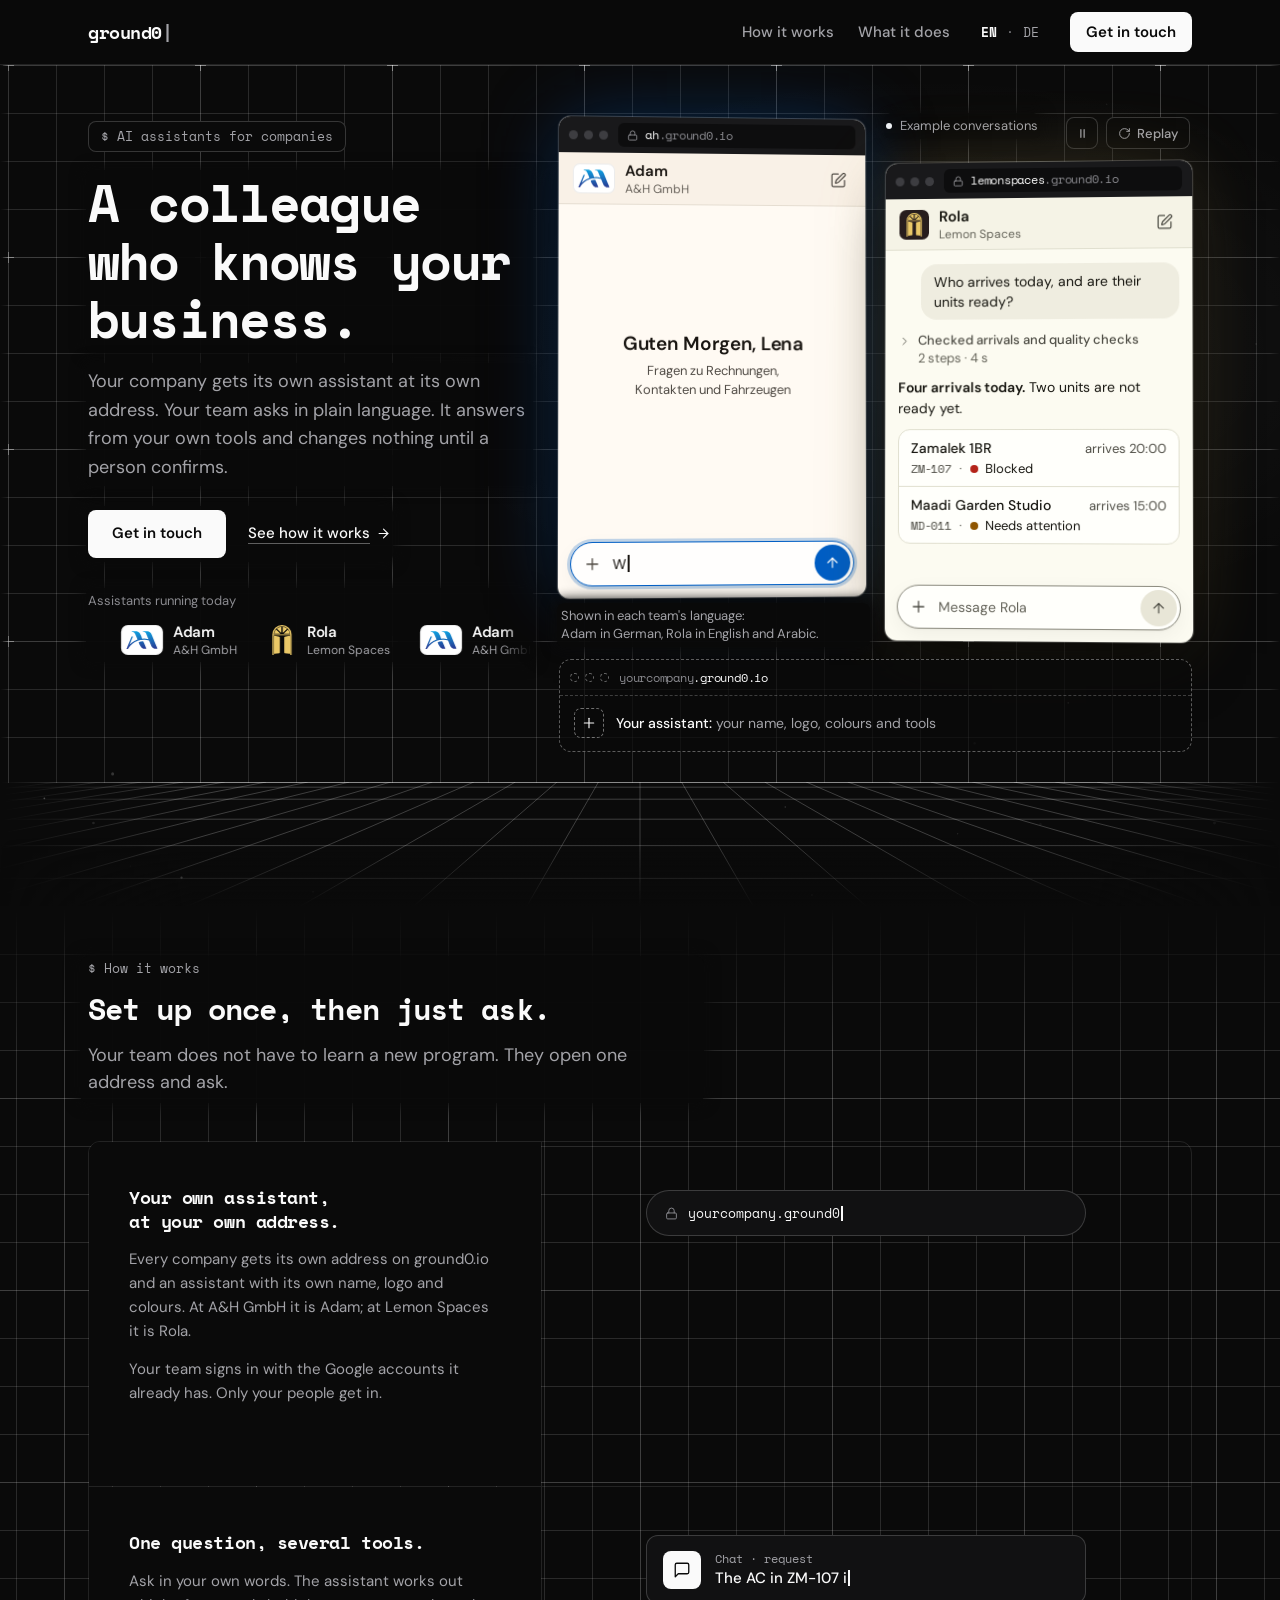
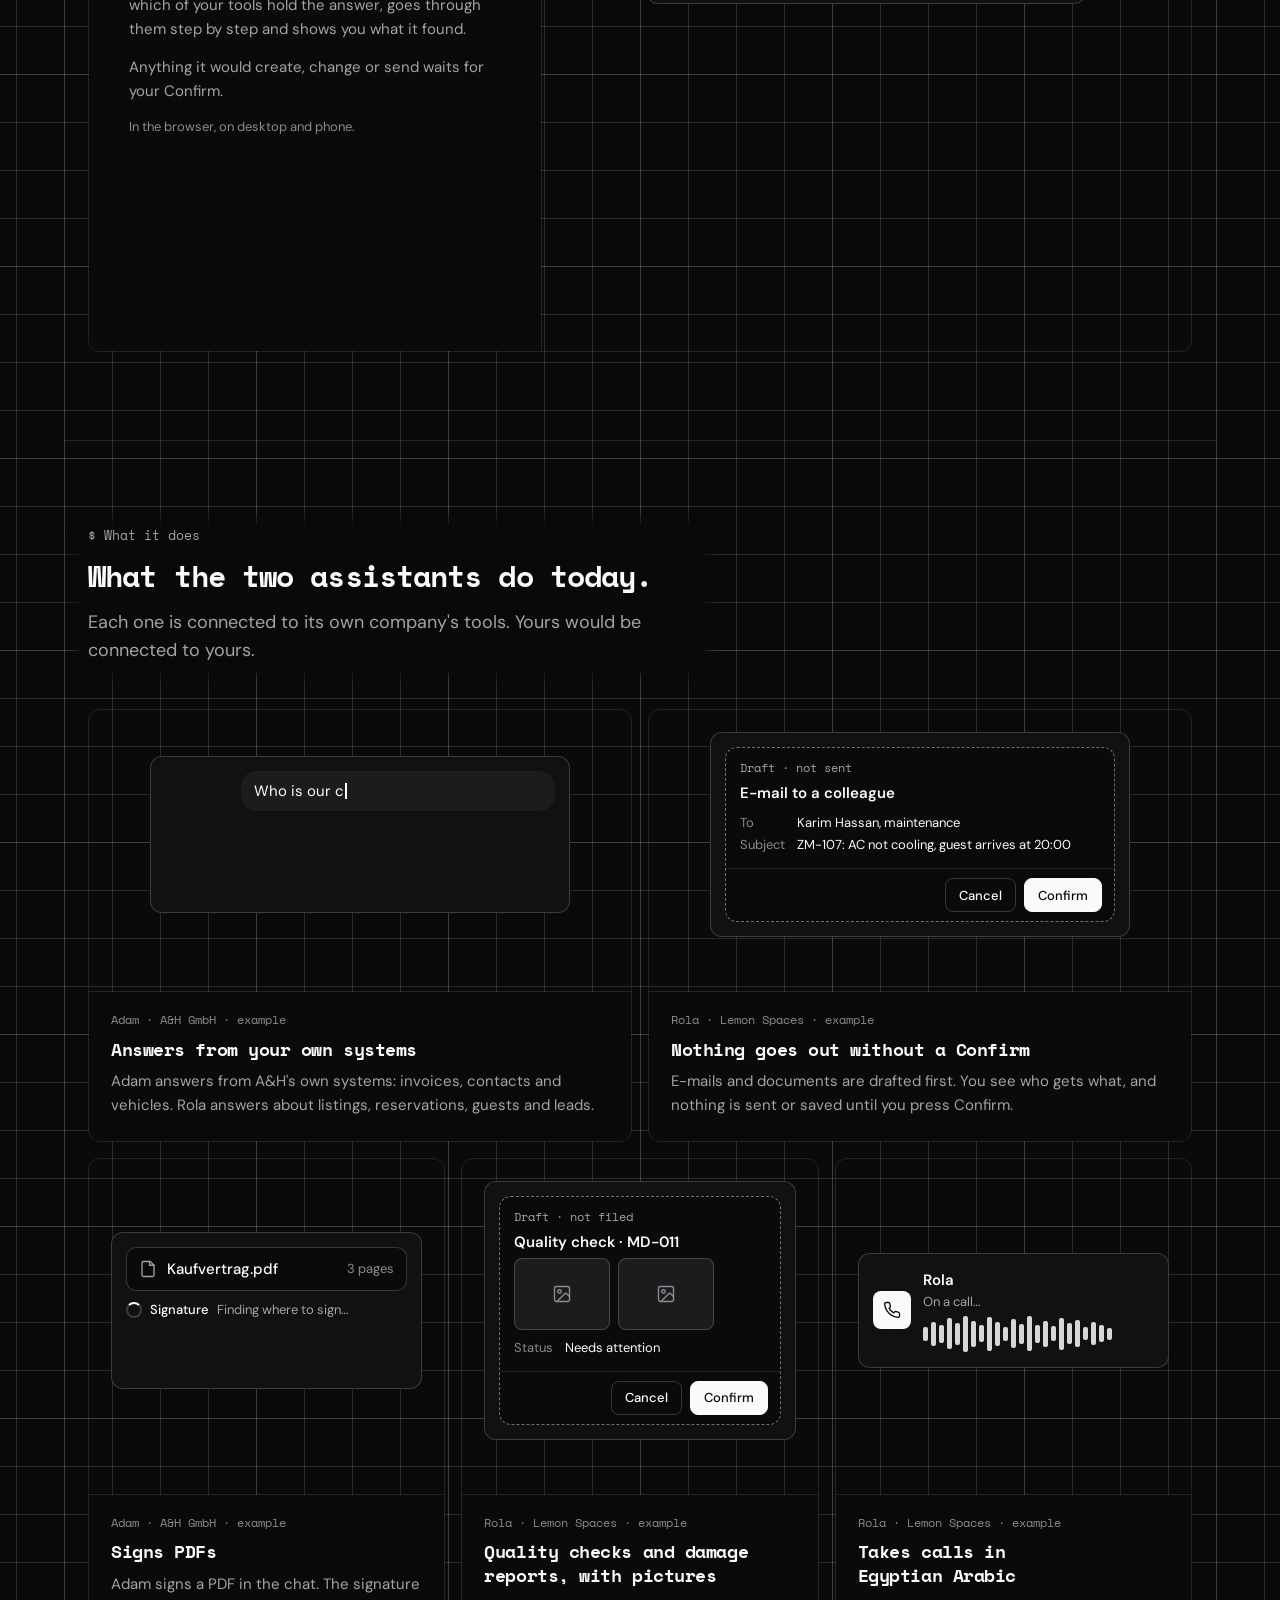
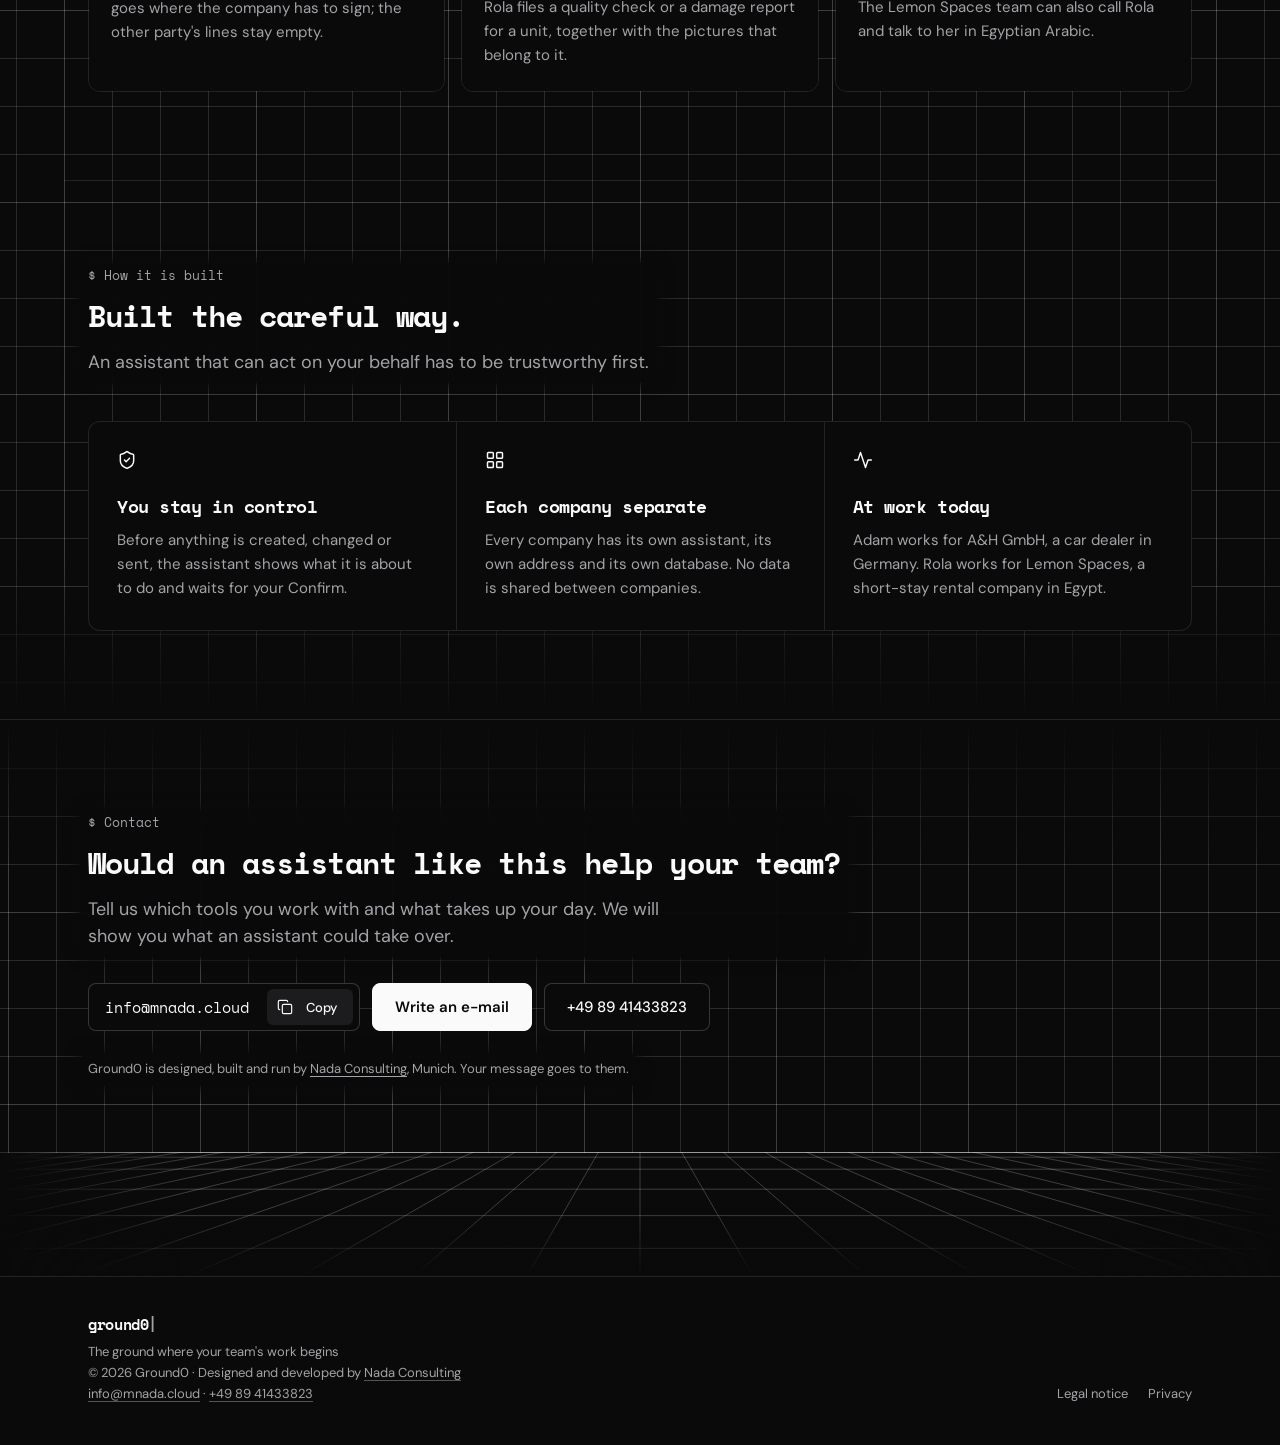
==== commit 73299453: "Roll: the list is named by its label; the pause button names all animations The roll is a tab stop w" ====
--- a/index.html
+++ b/index.html
@@ -40,19 +40,19 @@
   <nav class="nav" aria-label="Main"><a class="nl" href="#how">How it works</a><a class="nl" href="#what">What it does</a><span class="langs" role="group" aria-label="Language"><b lang="en" aria-current="true">EN</b><i aria-hidden="true">·</i><a href="de/" hreflang="de" lang="de" aria-label="Deutsch">DE</a></span><a class="cta" href="#contact">Get in touch</a></nav>
 </div></header>
 <main id="main">
-<div class="gzh"><script>document.documentElement.classList.contains("js")&&document.currentScript.parentNode.classList.add("gzh-js")</script><div class="gzh-bg" aria-hidden="true"><div class="gzh-grid"></div><canvas class="gzh-fx"></canvas><div class="gzh-floor"><svg viewBox="0 0 1600 170" preserveAspectRatio="xMidYMin slice"><line class="gzh-hz" x1="0" y1="0.5" x2="1600" y2="0.5"/><line class="gzh-fl" x1="0" y1="6.5" x2="1600" y2="6.5"/><line class="gzh-fl" x1="0" y1="21.5" x2="1600" y2="21.5"/><line class="gzh-fl" x1="0" y1="46.5" x2="1600" y2="46.5"/><line class="gzh-fl" x1="0" y1="79.5" x2="1600" y2="79.5"/><line class="gzh-fl" x1="0" y1="120.5" x2="1600" y2="120.5"/><line class="gzh-fl" x1="0" y1="170.5" x2="1600" y2="170.5"/><line class="gzh-fl" x1="73.1" y1="0" x2="-1300" y2="170"/><line class="gzh-fl" x1="125" y1="0" x2="-1150" y2="170"/><line class="gzh-fl" x1="176.9" y1="0" x2="-1000" y2="170"/><line class="gzh-fl" x1="228.8" y1="0" x2="-850" y2="170"/><line class="gzh-fl" x1="280.8" y1="0" x2="-700" y2="170"/><line class="gzh-fl" x1="332.7" y1="0" x2="-550" y2="170"/><line class="gzh-fl" x1="384.6" y1="0" x2="-400" y2="170"/><line class="gzh-fl" x1="436.5" y1="0" x2="-250" y2="170"/><line class="gzh-fl" x1="488.5" y1="0" x2="-100" y2="170"/><line class="gzh-fl" x1="540.4" y1="0" x2="50" y2="170"/><line class="gzh-fl" x1="592.3" y1="0" x2="200" y2="170"/><line class="gzh-fl" x1="644.2" y1="0" x2="350" y2="170"/><line class="gzh-fl" x1="696.2" y1="0" x2="500" y2="170"/><line class="gzh-fl" x1="748.1" y1="0" x2="650" y2="170"/><line class="gzh-fl" x1="800" y1="0" x2="800" y2="170"/><line class="gzh-fl" x1="851.9" y1="0" x2="950" y2="170"/><line class="gzh-fl" x1="903.8" y1="0" x2="1100" y2="170"/><line class="gzh-fl" x1="955.8" y1="0" x2="1250" y2="170"/><line class="gzh-fl" x1="1007.7" y1="0" x2="1400" y2="170"/><line class="gzh-fl" x1="1059.6" y1="0" x2="1550" y2="170"/><line class="gzh-fl" x1="1111.5" y1="0" x2="1700" y2="170"/><line class="gzh-fl" x1="1163.5" y1="0" x2="1850" y2="170"/><line class="gzh-fl" x1="1215.4" y1="0" x2="2000" y2="170"/><line class="gzh-fl" x1="1267.3" y1="0" x2="2150" y2="170"/><line class="gzh-fl" x1="1319.2" y1="0" x2="2300" y2="170"/><line class="gzh-fl" x1="1371.2" y1="0" x2="2450" y2="170"/><line class="gzh-fl" x1="1423.1" y1="0" x2="2600" y2="170"/><line class="gzh-fl" x1="1475" y1="0" x2="2750" y2="170"/><line class="gzh-fl" x1="1526.9" y1="0" x2="2900" y2="170"/></svg><i class="gzh-scan"></i></div></div><div class="gzh-in"><div class="gzh-copy"><span class="gzh-eyebrow gzh-rise gzh-n1">AI assistants for companies</span><h1 class="gzh-h1 gzh-rise gzh-n2">A colleague who knows your business.</h1><p class="gzh-lead gzh-rise gzh-n3">Your company gets its own assistant at its own address. Your team asks in plain language. It answers from your own tools and changes nothing until a person confirms.</p><div class="gzh-acts gzh-rise gzh-n4"><a class="gzh-cta" href="#contact">Get in touch</a><a class="gzh-more" href="#how">See how it works<svg class="gzh-i" viewBox="0 0 24 24" aria-hidden="true"><path d="M5 12h14"/><path d="m12 5 7 7-7 7"/></svg></a></div><div class="gzh-proof gzh-rise gzh-n5"><span class="gzh-proof-l">Assistants running today</span>
+<div class="gzh"><script>document.documentElement.classList.contains("js")&&document.currentScript.parentNode.classList.add("gzh-js")</script><div class="gzh-bg" aria-hidden="true"><div class="gzh-grid"></div><canvas class="gzh-fx"></canvas><div class="gzh-floor"><svg viewBox="0 0 1600 170" preserveAspectRatio="xMidYMin slice"><line class="gzh-hz" x1="0" y1="0.5" x2="1600" y2="0.5"/><line class="gzh-fl" x1="0" y1="6.5" x2="1600" y2="6.5"/><line class="gzh-fl" x1="0" y1="21.5" x2="1600" y2="21.5"/><line class="gzh-fl" x1="0" y1="46.5" x2="1600" y2="46.5"/><line class="gzh-fl" x1="0" y1="79.5" x2="1600" y2="79.5"/><line class="gzh-fl" x1="0" y1="120.5" x2="1600" y2="120.5"/><line class="gzh-fl" x1="0" y1="170.5" x2="1600" y2="170.5"/><line class="gzh-fl" x1="73.1" y1="0" x2="-1300" y2="170"/><line class="gzh-fl" x1="125" y1="0" x2="-1150" y2="170"/><line class="gzh-fl" x1="176.9" y1="0" x2="-1000" y2="170"/><line class="gzh-fl" x1="228.8" y1="0" x2="-850" y2="170"/><line class="gzh-fl" x1="280.8" y1="0" x2="-700" y2="170"/><line class="gzh-fl" x1="332.7" y1="0" x2="-550" y2="170"/><line class="gzh-fl" x1="384.6" y1="0" x2="-400" y2="170"/><line class="gzh-fl" x1="436.5" y1="0" x2="-250" y2="170"/><line class="gzh-fl" x1="488.5" y1="0" x2="-100" y2="170"/><line class="gzh-fl" x1="540.4" y1="0" x2="50" y2="170"/><line class="gzh-fl" x1="592.3" y1="0" x2="200" y2="170"/><line class="gzh-fl" x1="644.2" y1="0" x2="350" y2="170"/><line class="gzh-fl" x1="696.2" y1="0" x2="500" y2="170"/><line class="gzh-fl" x1="748.1" y1="0" x2="650" y2="170"/><line class="gzh-fl" x1="800" y1="0" x2="800" y2="170"/><line class="gzh-fl" x1="851.9" y1="0" x2="950" y2="170"/><line class="gzh-fl" x1="903.8" y1="0" x2="1100" y2="170"/><line class="gzh-fl" x1="955.8" y1="0" x2="1250" y2="170"/><line class="gzh-fl" x1="1007.7" y1="0" x2="1400" y2="170"/><line class="gzh-fl" x1="1059.6" y1="0" x2="1550" y2="170"/><line class="gzh-fl" x1="1111.5" y1="0" x2="1700" y2="170"/><line class="gzh-fl" x1="1163.5" y1="0" x2="1850" y2="170"/><line class="gzh-fl" x1="1215.4" y1="0" x2="2000" y2="170"/><line class="gzh-fl" x1="1267.3" y1="0" x2="2150" y2="170"/><line class="gzh-fl" x1="1319.2" y1="0" x2="2300" y2="170"/><line class="gzh-fl" x1="1371.2" y1="0" x2="2450" y2="170"/><line class="gzh-fl" x1="1423.1" y1="0" x2="2600" y2="170"/><line class="gzh-fl" x1="1475" y1="0" x2="2750" y2="170"/><line class="gzh-fl" x1="1526.9" y1="0" x2="2900" y2="170"/></svg><i class="gzh-scan"></i></div></div><div class="gzh-in"><div class="gzh-copy"><span class="gzh-eyebrow gzh-rise gzh-n1">AI assistants for companies</span><h1 class="gzh-h1 gzh-rise gzh-n2">A colleague who knows your business.</h1><p class="gzh-lead gzh-rise gzh-n3">Your company gets its own assistant at its own address. Your team asks in plain language. It answers from your own tools and changes nothing until a person confirms.</p><div class="gzh-acts gzh-rise gzh-n4"><a class="gzh-cta" href="#contact">Get in touch</a><a class="gzh-more" href="#how">See how it works<svg class="gzh-i" viewBox="0 0 24 24" aria-hidden="true"><path d="M5 12h14"/><path d="m12 5 7 7-7 7"/></svg></a></div><div class="gzh-proof gzh-rise gzh-n5"><span class="gzh-proof-l" id="gzh-roll-label">Assistants running today</span>
 <!-- The roll of assistants. Each "gzh-lockup" with role="listitem" below is one company: its mark (30px high), the
      assistant's name, the company's name. To add a company, add one more such line above the dashed "gzh-open" entry,
      here and in de/index.html, and give any id inside its mark a name of its own. Nothing else changes: the small
      script after the list repeats it to fill the strip, and the speed stays the same however many there are.
      The open slot comes round once after every three or more companies: while there are fewer than three, the
      script lets the companies go round again before it. -->
-<div class="gzh-roll" role="list"><div class="gzh-roll-view"><div class="gzh-roll-track">
+<div class="gzh-roll" role="list" aria-labelledby="gzh-roll-label"><div class="gzh-roll-view"><div class="gzh-roll-track">
 <div class="gzh-lockup" role="listitem"><span class="gzh-plate"><svg viewBox="183 386 1236 695" width="32" height="18" aria-hidden="true"><defs><linearGradient id="gzh-ah-g1" gradientUnits="userSpaceOnUse" x1="0" x2="0" y1="392" y2="1207"><stop offset="0" stop-color="#0DA2E1"/><stop offset="1" stop-color="#2E2483"/></linearGradient></defs><path fill="url(#gzh-ah-g1)" d="M204 1079L201 1078L214 1053L217 1039L223 1030L240 987L243 978L242 976L245 976L246 972L247 972L252 954L254 955L253 953L283 882L285 874L288 872L289 864L296 853L304 831L305 824L306 823L305 825L307 824L311 816L312 809L317 800L354 711L357 699L371 671L372 663L375 659L378 648L390 624L396 606L400 600L451 600L452 607L442 626L430 660L426 665L409 707L404 723L401 728L380 776L372 797L371 805L369 803L370 806L363 823L358 831L346 864L342 867L340 878L337 879L326 911L329 910L330 909L328 908L335 904L336 900L339 900L345 889L351 887L363 875L372 870L370 868L374 867L385 858L387 853L392 852L409 836L428 825L443 812L483 787L480 784L490 784L508 772L538 756L552 751L572 739L580 738L589 733L628 719L628 713L626 717L624 704L610 672L610 669L608 669L598 641L595 638L595 633L593 635L592 627L579 594L537 497L511 461L508 462L505 457L495 448L492 448L488 441L478 433L453 420L407 417L407 395L429 394L550 394L595 396L643 412L657 421L658 419L660 420L659 422L662 421L664 426L673 432L679 433L680 436L677 434L679 437L684 440L699 456L702 458L704 457L705 464L715 475L733 504L734 505L736 503L737 511L746 527L772 580L802 672L804 680L807 679L806 683L888 680L959 683L1012 691L1049 702L1045 687L1013 614L1006 593L1004 597L1003 586L995 570L993 570L991 561L977 525L972 518L959 483L949 465L933 445L913 430L899 424L872 417L836 415L832 414L834 408L834 402L836 394L1013 396L1060 409L1084 422L1106 438L1108 437L1147 477L1162 504L1166 507L1168 516L1217 632L1217 635L1220 636L1228 661L1260 733L1265 750L1272 761L1277 778L1279 778L1279 782L1291 809L1292 814L1295 816L1297 825L1301 830L1302 838L1313 865L1317 869L1317 874L1319 874L1320 881L1322 881L1325 893L1327 892L1328 901L1351 952L1357 971L1359 970L1398 1069L1306 1070L1281 1067L1259 1060L1235 1047L1200 1020L1180 998L1180 995L1178 997L1177 992L1158 960L1157 952L1150 932L1148 934L1146 924L1138 910L1139 907L1115 855L1114 846L1110 837L1107 836L1109 836L1108 834L1102 822L1103 821L1099 816L1094 802L1092 803L1091 793L1077 761L1071 754L1051 749L1052 747L1024 742L1024 740L1016 740L1007 737L970 731L918 726L865 724L791 729L742 736L705 743L630 766L622 771L619 770L596 779L597 781L586 783L581 788L562 794L556 800L550 801L550 803L510 823L490 836L491 838L486 838L476 847L458 858L448 868L442 871L439 875L440 876L437 878L435 876L435 879L428 881L425 887L421 888L421 891L415 893L390 916L364 941L358 951L350 957L351 959L345 963L342 967L344 967L339 970L321 991L319 997L290 1034L286 1040L288 1040L284 1043L262 1079L204 1079ZM881 1074L849 1068L819 1053L795 1037L779 1019L772 1014L771 1009L768 1009L754 988L748 983L748 979L740 968L737 967L735 959L723 939L720 937L715 924L715 925L713 924L714 922L706 905L704 905L701 893L699 893L699 889L697 890L692 874L689 872L676 824L676 821L683 816L682 814L693 811L695 808L753 796L850 784L851 790L861 808L866 824L868 824L868 829L870 828L877 849L877 847L879 849L917 938L971 1074L946 1076L881 1074Z"/></svg></span><div class="gzh-names"><span class="gzh-assistant">Adam</span><span class="gzh-company">A&amp;H GmbH</span></div></div>
 <div class="gzh-lockup" role="listitem"><svg class="gzh-arch" viewBox="0 0 24 24" width="30" height="30" aria-hidden="true"><g transform="translate(4.323 0) scale(.01139) translate(-126 -60)"><defs><mask id="gzh-arch-m1" maskUnits="userSpaceOnUse" x="150" y="100" width="1300" height="620"><path d="M781 218.7C781 186.9 754.5 161.2 723 165.7A573 573 0 0 0 457.6 276.2C433.2 294.7 432.6 330.3 454.3 351.9L695.6 593.3C727.1 624.8 781 602.5 781 558ZM423.9 385.2C401.4 362.8 364.5 363.3 345.4 388.8A573 573 0 0 0 237.9 641C232.9 671.7 257.9 698 289 698L635.3 698C672.7 698 691.4 652.8 665 626.3ZM826 218.7C826 186.9 852.5 161.2 884 165.7A573 573 0 0 1 1149.4 276.2C1173.8 294.7 1174.4 330.3 1152.7 351.9L911.4 593.3C879.9 624.8 826 602.5 826 558ZM1183.1 385.2C1205.6 362.8 1242.5 363.3 1261.6 388.8A573 573 0 0 1 1369.1 641C1374.1 671.7 1349.1 698 1318 698L971.7 698C934.3 698 915.6 652.8 942 626.3Z" fill="#fff" stroke="#000" stroke-width="44"/></mask></defs><path d="M171.5 2167V735.3A628.25 628.25 0 0 1 1428 735.3V2167" fill="none" stroke="#EAC867" stroke-width="90"/><path d="M171.5 753H1428" stroke="#EAC867" stroke-width="60"/><rect x="150" y="100" width="1300" height="620" fill="#EAC867" mask="url(#gzh-arch-m1)"/><path d="M236.5 860.3C236.5 833.4 261.3 813.5 287.5 819.2L613 890.9C633.1 895.3 647.5 913.2 647.5 933.9L647.5 1991.2C647.5 2014 630.7 2033.4 608.1 2036.7L282.2 2084C258.1 2087.5 236.5 2068.8 236.5 2044.4ZM1369.5 860.3C1369.5 833.4 1344.7 813.5 1318.5 819.2L993 890.9C972.9 895.3 958.5 913.2 958.5 933.9L958.5 1991.2C958.5 2014 975.3 2033.4 997.9 2036.7L1323.8 2084C1347.9 2087.5 1369.5 2068.8 1369.5 2044.4Z" fill="#EAC867"/></g></svg><div class="gzh-names"><span class="gzh-assistant">Rola</span><span class="gzh-company">Lemon Spaces</span></div></div>
 <div class="gzh-lockup gzh-open" aria-hidden="true"><span class="gzh-plus"><svg class="gzh-i" viewBox="0 0 24 24" aria-hidden="true"><path d="M5 12h14"/><path d="M12 5v14"/></svg></span><div class="gzh-names gzh-addr"><span>yourcompany</span><span>.ground0.io</span></div></div>
 </div></div></div><script>(function(t){if(!document.documentElement.classList.contains("js"))return;var o=t.querySelector(".gzh-open"),e=[].filter.call(t.children,function(x){return x!==o}),m=e.length,u,k,n,i,j;if(!m)return;function put(x,b){x=x.cloneNode(true);x.classList.add("gzh-roll-copy");x.removeAttribute("role");x.setAttribute("aria-hidden","true");[].forEach.call(x.querySelectorAll("[id]"),function(y){y.removeAttribute("id")});t.insertBefore(x,b)}for(i=m;i<3;i+=m)for(j=0;j<m;j++)put(e[j],o);u=[].slice.call(t.children);k=u.length;n=Math.ceil(2400/(110*k))+2;for(i=1;i<n;i++)for(j=0;j<k;j++)put(u[j],null);t.style.setProperty("--gzh-roll-n",n);t.style.setProperty("--gzh-roll-k",k);i=Math.ceil(u[1].getBoundingClientRect().right-u[0].getBoundingClientRect().left);if(i>0)t.style.setProperty("--gzh-roll-pair",i+"px")})(document.currentScript.previousElementSibling.querySelector(".gzh-roll-track"))</script>
-</div></div><div class="gzh-stage"><div class="gzh-wins"><div class="gzh-bar gzh-rise gzh-n3"><span class="gzh-eg">Example conversations</span><span class="gzh-ctl"><span class="gzh-count" aria-live="polite"></span><button type="button" class="gzh-pause" aria-pressed="false" aria-label="Pause the examples"><svg class="gzh-i" viewBox="0 0 24 24" aria-hidden="true"><path class="gzh-p-on" d="M9 5v14M15 5v14"/><path class="gzh-p-off" d="M8 5.5v13l10-6.5z"/></svg></button><button type="button" class="gzh-replay" aria-label="Replay the examples" data-step="Next step" data-step-label="Show the next step of the examples"><svg class="gzh-i" viewBox="0 0 24 24" aria-hidden="true"><path d="M21 12a9 9 0 1 1-9-9c2.52 0 4.93 1 6.74 2.74L21 8"/><path d="M21 3v5h-5"/></svg><span>Replay</span></button></span></div><div class="gzh-w gzh-w-a gzh-rise gzh-n2"><div class="gzh-float"><div class="gzh-win gzh-win-ah gzh-blank" data-play role="img" aria-label="Example in German at ah.ground0.io: Lena asks Adam, the assistant of A&amp;H GmbH, which invoices are still open for Autohaus Becker. Adam checks Lexoffice and HubSpot, lists three open invoices, drafts a payment reminder and sends it only after Lena confirms."><div class="gzh-chrome"><span class="gzh-dots"><i></i><i></i><i></i></span><span class="gzh-url"><svg class="gzh-i" viewBox="0 0 24 24" aria-hidden="true"><rect width="18" height="11" x="3" y="11" rx="2" ry="2"/><path d="M7 11V7a5 5 0 0 1 10 0v4"/></svg><span><b>ah</b>.ground0.io</span></span></div><div class="gzh-head"><div class="gzh-lockup"><span class="gzh-plate"><svg viewBox="183 386 1236 695" width="32" height="18" aria-hidden="true"><defs><linearGradient id="gzh-ah-g2" gradientUnits="userSpaceOnUse" x1="0" x2="0" y1="392" y2="1207"><stop offset="0" stop-color="#0DA2E1"/><stop offset="1" stop-color="#2E2483"/></linearGradient></defs><path fill="url(#gzh-ah-g2)" d="M204 1079L201 1078L214 1053L217 1039L223 1030L240 987L243 978L242 976L245 976L246 972L247 972L252 954L254 955L253 953L283 882L285 874L288 872L289 864L296 853L304 831L305 824L306 823L305 825L307 824L311 816L312 809L317 800L354 711L357 699L371 671L372 663L375 659L378 648L390 624L396 606L400 600L451 600L452 607L442 626L430 660L426 665L409 707L404 723L401 728L380 776L372 797L371 805L369 803L370 806L363 823L358 831L346 864L342 867L340 878L337 879L326 911L329 910L330 909L328 908L335 904L336 900L339 900L345 889L351 887L363 875L372 870L370 868L374 867L385 858L387 853L392 852L409 836L428 825L443 812L483 787L480 784L490 784L508 772L538 756L552 751L572 739L580 738L589 733L628 719L628 713L626 717L624 704L610 672L610 669L608 669L598 641L595 638L595 633L593 635L592 627L579 594L537 497L511 461L508 462L505 457L495 448L492 448L488 441L478 433L453 420L407 417L407 395L429 394L550 394L595 396L643 412L657 421L658 419L660 420L659 422L662 421L664 426L673 432L679 433L680 436L677 434L679 437L684 440L699 456L702 458L704 457L705 464L715 475L733 504L734 505L736 503L737 511L746 527L772 580L802 672L804 680L807 679L806 683L888 680L959 683L1012 691L1049 702L1045 687L1013 614L1006 593L1004 597L1003 586L995 570L993 570L991 561L977 525L972 518L959 483L949 465L933 445L913 430L899 424L872 417L836 415L832 414L834 408L834 402L836 394L1013 396L1060 409L1084 422L1106 438L1108 437L1147 477L1162 504L1166 507L1168 516L1217 632L1217 635L1220 636L1228 661L1260 733L1265 750L1272 761L1277 778L1279 778L1279 782L1291 809L1292 814L1295 816L1297 825L1301 830L1302 838L1313 865L1317 869L1317 874L1319 874L1320 881L1322 881L1325 893L1327 892L1328 901L1351 952L1357 971L1359 970L1398 1069L1306 1070L1281 1067L1259 1060L1235 1047L1200 1020L1180 998L1180 995L1178 997L1177 992L1158 960L1157 952L1150 932L1148 934L1146 924L1138 910L1139 907L1115 855L1114 846L1110 837L1107 836L1109 836L1108 834L1102 822L1103 821L1099 816L1094 802L1092 803L1091 793L1077 761L1071 754L1051 749L1052 747L1024 742L1024 740L1016 740L1007 737L970 731L918 726L865 724L791 729L742 736L705 743L630 766L622 771L619 770L596 779L597 781L586 783L581 788L562 794L556 800L550 801L550 803L510 823L490 836L491 838L486 838L476 847L458 858L448 868L442 871L439 875L440 876L437 878L435 876L435 879L428 881L425 887L421 888L421 891L415 893L390 916L364 941L358 951L350 957L351 959L345 963L342 967L344 967L339 970L321 991L319 997L290 1034L286 1040L288 1040L284 1043L262 1079L204 1079ZM881 1074L849 1068L819 1053L795 1037L779 1019L772 1014L771 1009L768 1009L754 988L748 983L748 979L740 968L737 967L735 959L723 939L720 937L715 924L715 925L713 924L714 922L706 905L704 905L701 893L699 893L699 889L697 890L692 874L689 872L676 824L676 821L683 816L682 814L693 811L695 808L753 796L850 784L851 790L861 808L866 824L868 824L868 829L870 828L877 849L877 847L879 849L917 938L971 1074L946 1076L881 1074Z"/></svg></span><div class="gzh-names"><span class="gzh-assistant">Adam</span><span class="gzh-company">A&amp;H GmbH</span></div></div><span class="gzh-head-ico"><svg class="gzh-i" viewBox="0 0 24 24" aria-hidden="true"><path d="M12 3H5a2 2 0 0 0-2 2v14a2 2 0 0 0 2 2h14a2 2 0 0 0 2-2v-7"/><path d="M18.375 2.625a1 1 0 0 1 3 3l-9.013 9.014a2 2 0 0 1-.853.505l-2.873.84a.5.5 0 0 1-.62-.62l.84-2.873a2 2 0 0 1 .506-.852z"/></svg></span></div><div class="gzh-thread" lang="de"><div class="gzh-empty"><p class="gzh-greet">Guten Morgen, Lena</p><p class="gzh-hint">Fragen zu Rechnungen, Kontakten und Fahrzeugen</p></div><div class="gzh-col"><div class="gzh-u" data-k="q1"><div class="gzh-bubble">Welche Rechnungen von Autohaus Becker sind noch offen?</div></div><div class="gzh-b"><div class="gzh-work" data-k="w1" data-st="done" data-one="Schritt" data-many="Schritte"><div class="gzh-think"><i class="gzh-spin"></i><span class="gzh-glint">Denkt nach…</span></div><div class="gzh-sum"><svg class="gzh-i" viewBox="0 0 24 24" aria-hidden="true"><path d="m9 18 6-6-6-6"/></svg><span><b class="gzh-s-run">Arbeitet</b><b class="gzh-s-done">Lexoffice und HubSpot geprüft</b><span class="gzh-meta">2 Schritte · 4 s</span></span></div><div class="gzh-fold"><div class="gzh-steps"><div class="gzh-steps-in"><div class="gzh-step" data-k="s1" data-st="done"><i class="gzh-spin"></i><svg class="gzh-i" viewBox="0 0 24 24" aria-hidden="true"><path d="M20 6 9 17l-5-5"/></svg><span class="gzh-what"><span class="gzh-tool">Lexoffice</span> · <span class="gzh-live-t gzh-glint">Sucht Rechnungen…</span><span class="gzh-done-t">3 offene Rechnungen</span></span><span class="gzh-t">2 s</span></div><div class="gzh-step" data-k="s2" data-st="done"><i class="gzh-spin"></i><svg class="gzh-i" viewBox="0 0 24 24" aria-hidden="true"><path d="M20 6 9 17l-5-5"/></svg><span class="gzh-what"><span class="gzh-tool">HubSpot</span> · <span class="gzh-live-t gzh-glint">Sucht den Kontakt…</span><span class="gzh-done-t">Kontakt gefunden</span></span><span class="gzh-t">2 s</span></div></div></div></div></div><p class="gzh-prose" data-k="a1">Drei Rechnungen sind offen, zusammen <strong>4.820&nbsp;€</strong>.</p><div class="gzh-rows" data-k="r1"><div class="gzh-r"><div class="gzh-l1"><span class="gzh-code">2026-0418</span><span class="gzh-end">2.150&nbsp;€</span></div><div class="gzh-l2"><span class="gzh-st gzh-bad">21 Tage überfällig</span></div></div><div class="gzh-r"><div class="gzh-l1"><span class="gzh-code">2026-0431</span><span class="gzh-end">1.480&nbsp;€</span></div><div class="gzh-l2"><span class="gzh-st gzh-warn">Fällig in 3 Tagen</span></div></div><div class="gzh-r"><div class="gzh-l1"><span class="gzh-code">2026-0440</span><span class="gzh-end">1.190&nbsp;€</span></div><div class="gzh-l2"><span class="gzh-st gzh-ok">Fällig in 12 Tagen</span></div></div></div></div><div class="gzh-u" data-k="q2"><div class="gzh-bubble">Bitte eine Zahlungserinnerung für die älteste.</div></div><div class="gzh-b"><div class="gzh-work" data-k="w2" data-st="done" data-one="Schritt" data-many="Schritte"><div class="gzh-think"><i class="gzh-spin"></i><span class="gzh-glint">Denkt nach…</span></div><div class="gzh-sum"><svg class="gzh-i" viewBox="0 0 24 24" aria-hidden="true"><path d="m9 18 6-6-6-6"/></svg><span><b class="gzh-s-run">Arbeitet</b><b class="gzh-s-wait">Wartet auf Bestätigung</b><b class="gzh-s-done">Erinnerung gesendet</b><span class="gzh-meta">2 Schritte · 3 s</span></span></div><div class="gzh-fold"><div class="gzh-steps"><div class="gzh-steps-in"><div class="gzh-step" data-k="s3" data-st="done"><i class="gzh-spin"></i><svg class="gzh-i" viewBox="0 0 24 24" aria-hidden="true"><path d="M20 6 9 17l-5-5"/></svg><span class="gzh-what"><span class="gzh-tool">Gmail</span> · <span class="gzh-live-t gzh-glint">Bereitet Entwurf vor…</span><span class="gzh-done-t">Entwurf vorbereitet</span></span><span class="gzh-t">2 s</span></div></div></div></div></div><div class="gzh-card" data-k="c" data-st="ready"><div class="gzh-hd"><div class="gzh-draft">Entwurf · nicht gesendet</div><div class="gzh-title">Zahlungserinnerung senden</div></div><dl><dt>An</dt><dd>Autohaus Becker, Buchhaltung</dd><dt>Betreff</dt><dd>Zahlungserinnerung <span class="gzh-code">2026-0418</span></dd></dl><p class="gzh-says">Gesendet wird erst nach Bestätigung.</p><div class="gzh-ft"><span class="gzh-btn">Abbrechen</span><span class="gzh-btn gzh-primary">Bestätigen</span></div></div><div class="gzh-receipt" data-k="rc"><svg class="gzh-i" viewBox="0 0 24 24" aria-hidden="true"><path d="M20 6 9 17l-5-5"/></svg><b>Erinnerung gesendet</b><span class="gzh-rt">Bestätigt von Lena Krüger · 09:42</span></div></div></div></div><div class="gzh-dock"><div class="gzh-composer" data-st="idle"><span class="gzh-ib"><svg class="gzh-i" viewBox="0 0 24 24" aria-hidden="true"><path d="M5 12h14"/><path d="M12 5v14"/></svg></span><span class="gzh-input"><span class="gzh-ph">Nachricht an Adam</span><span class="gzh-typed"></span><i class="gzh-caret"></i></span><span class="gzh-send"><svg class="gzh-i" viewBox="0 0 24 24" aria-hidden="true"><path d="m5 12 7-7 7 7"/><path d="M12 19V5"/></svg><i></i></span></div></div></div></div></div><div class="gzh-w gzh-w-b gzh-rise gzh-n4"><div class="gzh-float"><div class="gzh-win gzh-win-ls gzh-blank" data-play role="img" aria-label="Example at lemonspaces.ground0.io: Mona asks Rola, the assistant of Lemon Spaces, who arrives today and whether their units are ready. Rola checks the reservations and the quality checks and names two units that are not ready. Mona then asks in Arabic for a note on unit ZM-107; Rola prepares it and saves it only after Mona confirms."><div class="gzh-chrome"><span class="gzh-dots"><i></i><i></i><i></i></span><span class="gzh-url"><svg class="gzh-i" viewBox="0 0 24 24" aria-hidden="true"><rect width="18" height="11" x="3" y="11" rx="2" ry="2"/><path d="M7 11V7a5 5 0 0 1 10 0v4"/></svg><span><b>lemonspaces</b>.ground0.io</span></span></div><div class="gzh-head"><div class="gzh-lockup"><svg class="gzh-arch" viewBox="0 0 24 24" width="30" height="30" aria-hidden="true"><rect width="24" height="24" rx="5.5" fill="#271d1d"/><g transform="translate(2.4 2.4) scale(.8)"><g transform="translate(4.323 0) scale(.01139) translate(-126 -60)"><defs><mask id="gzh-arch-m2" maskUnits="userSpaceOnUse" x="150" y="100" width="1300" height="620"><path d="M781 218.7C781 186.9 754.5 161.2 723 165.7A573 573 0 0 0 457.6 276.2C433.2 294.7 432.6 330.3 454.3 351.9L695.6 593.3C727.1 624.8 781 602.5 781 558ZM423.9 385.2C401.4 362.8 364.5 363.3 345.4 388.8A573 573 0 0 0 237.9 641C232.9 671.7 257.9 698 289 698L635.3 698C672.7 698 691.4 652.8 665 626.3ZM826 218.7C826 186.9 852.5 161.2 884 165.7A573 573 0 0 1 1149.4 276.2C1173.8 294.7 1174.4 330.3 1152.7 351.9L911.4 593.3C879.9 624.8 826 602.5 826 558ZM1183.1 385.2C1205.6 362.8 1242.5 363.3 1261.6 388.8A573 573 0 0 1 1369.1 641C1374.1 671.7 1349.1 698 1318 698L971.7 698C934.3 698 915.6 652.8 942 626.3Z" fill="#fff" stroke="#000" stroke-width="44"/></mask></defs><path d="M171.5 2167V735.3A628.25 628.25 0 0 1 1428 735.3V2167" fill="none" stroke="#EAC867" stroke-width="90"/><path d="M171.5 753H1428" stroke="#EAC867" stroke-width="60"/><rect x="150" y="100" width="1300" height="620" fill="#EAC867" mask="url(#gzh-arch-m2)"/><path d="M236.5 860.3C236.5 833.4 261.3 813.5 287.5 819.2L613 890.9C633.1 895.3 647.5 913.2 647.5 933.9L647.5 1991.2C647.5 2014 630.7 2033.4 608.1 2036.7L282.2 2084C258.1 2087.5 236.5 2068.8 236.5 2044.4ZM1369.5 860.3C1369.5 833.4 1344.7 813.5 1318.5 819.2L993 890.9C972.9 895.3 958.5 913.2 958.5 933.9L958.5 1991.2C958.5 2014 975.3 2033.4 997.9 2036.7L1323.8 2084C1347.9 2087.5 1369.5 2068.8 1369.5 2044.4Z" fill="#EAC867"/></g></g></svg><div class="gzh-names"><span class="gzh-assistant">Rola</span><span class="gzh-company">Lemon Spaces</span></div></div><span class="gzh-head-ico"><svg class="gzh-i" viewBox="0 0 24 24" aria-hidden="true"><path d="M12 3H5a2 2 0 0 0-2 2v14a2 2 0 0 0 2 2h14a2 2 0 0 0 2-2v-7"/><path d="M18.375 2.625a1 1 0 0 1 3 3l-9.013 9.014a2 2 0 0 1-.853.505l-2.873.84a.5.5 0 0 1-.62-.62l.84-2.873a2 2 0 0 1 .506-.852z"/></svg></span></div><div class="gzh-thread" lang="en"><div class="gzh-empty"><p class="gzh-greet">Good afternoon, Mona</p><p class="gzh-hint">Ask Rola about listings, reservations and guests</p></div><div class="gzh-col"><div class="gzh-u" data-k="q1"><div class="gzh-bubble">Who arrives today, and are their units ready?</div></div><div class="gzh-b"><div class="gzh-work" data-k="w1" data-st="done" data-one="step" data-many="steps"><div class="gzh-think"><i class="gzh-spin"></i><span class="gzh-glint">Thinking…</span></div><div class="gzh-sum"><svg class="gzh-i" viewBox="0 0 24 24" aria-hidden="true"><path d="m9 18 6-6-6-6"/></svg><span><b class="gzh-s-run">Working</b><b class="gzh-s-done">Checked arrivals and quality checks</b><span class="gzh-meta">2 steps · 4 s</span></span></div><div class="gzh-fold"><div class="gzh-steps"><div class="gzh-steps-in"><div class="gzh-step" data-k="s1" data-st="done"><i class="gzh-spin"></i><svg class="gzh-i" viewBox="0 0 24 24" aria-hidden="true"><path d="M20 6 9 17l-5-5"/></svg><span class="gzh-what"><span class="gzh-tool">Reservations</span> · <span class="gzh-live-t gzh-glint">Checking today…</span><span class="gzh-done-t">4 arrivals today</span></span><span class="gzh-t">2 s</span></div><div class="gzh-step" data-k="s2" data-st="done"><i class="gzh-spin"></i><svg class="gzh-i" viewBox="0 0 24 24" aria-hidden="true"><path d="M20 6 9 17l-5-5"/></svg><span class="gzh-what"><span class="gzh-tool">Quality checks</span> · <span class="gzh-live-t gzh-glint">Checking 4 units…</span><span class="gzh-done-t">2 units not ready</span></span><span class="gzh-t">2 s</span></div></div></div></div></div><p class="gzh-prose" data-k="a1"><strong>Four arrivals today.</strong> Two units are not ready yet.</p><div class="gzh-rows" data-k="r1"><div class="gzh-r"><div class="gzh-l1"><span>Zamalek 1BR</span><span class="gzh-end gzh-soft">arrives 20:00</span></div><div class="gzh-l2"><span class="gzh-code">ZM-107</span><i>·</i><span class="gzh-st gzh-bad">Blocked</span></div></div><div class="gzh-r"><div class="gzh-l1"><span>Maadi Garden Studio</span><span class="gzh-end gzh-soft">arrives 15:00</span></div><div class="gzh-l2"><span class="gzh-code">MD-011</span><i>·</i><span class="gzh-st gzh-warn">Needs attention</span></div></div></div></div><div class="gzh-u" data-k="q2"><div class="gzh-bubble" lang="ar" dir="rtl">محتاجين ملاحظة على <span class="gzh-code">ZM-107</span>: الضيف الجاي هيوصل الساعة 8 بالليل.</div></div><div class="gzh-b"><div class="gzh-work" data-k="w2" data-st="done" data-one="step" data-many="steps"><div class="gzh-think"><i class="gzh-spin"></i><span class="gzh-glint">Thinking…</span></div><div class="gzh-sum"><svg class="gzh-i" viewBox="0 0 24 24" aria-hidden="true"><path d="m9 18 6-6-6-6"/></svg><span><b class="gzh-s-run">Working</b><b class="gzh-s-wait">Waiting for confirmation</b><b class="gzh-s-done">Saved the note</b><span class="gzh-meta">3 steps · 3 s</span></span></div><div class="gzh-fold"><div class="gzh-steps"><div class="gzh-steps-in"><div class="gzh-step" data-k="s3" data-st="done"><i class="gzh-spin"></i><svg class="gzh-i" viewBox="0 0 24 24" aria-hidden="true"><path d="M20 6 9 17l-5-5"/></svg><span class="gzh-what"><span class="gzh-tool">Units</span> · <span class="gzh-live-t gzh-glint">Looking up the unit…</span><span class="gzh-done-t">Found <span class="gzh-code">ZM-107</span></span></span><span class="gzh-t">1 s</span></div><div class="gzh-step" data-k="s4" data-st="done"><i class="gzh-spin"></i><svg class="gzh-i" viewBox="0 0 24 24" aria-hidden="true"><path d="M20 6 9 17l-5-5"/></svg><span class="gzh-what"><span class="gzh-tool">Units</span> · <span class="gzh-live-t gzh-glint">Preparing the note…</span><span class="gzh-done-t">Note prepared, not saved</span></span><span class="gzh-t">1 s</span></div></div></div></div></div><div class="gzh-card" data-k="c" data-st="ready"><div class="gzh-hd"><div class="gzh-draft">Draft · not saved</div><div class="gzh-title">Add a note to <span class="gzh-code">ZM-107</span></div></div><dl><dt>Unit</dt><dd>Zamalek 1BR</dd><dt>Note</dt><dd>Next guest arrives at 20:00.</dd></dl><p class="gzh-says">Nothing is saved until you confirm.</p><div class="gzh-ft"><span class="gzh-btn">Cancel</span><span class="gzh-btn gzh-primary">Confirm</span></div></div><div class="gzh-receipt" data-k="rc"><svg class="gzh-i" viewBox="0 0 24 24" aria-hidden="true"><path d="M20 6 9 17l-5-5"/></svg><b>Note added to <span class="gzh-code">ZM-107</span></b><span class="gzh-rt">Confirmed by Mona Adel · 14:12</span></div></div></div></div><div class="gzh-dock"><div class="gzh-composer" data-st="idle"><span class="gzh-ib"><svg class="gzh-i" viewBox="0 0 24 24" aria-hidden="true"><path d="M5 12h14"/><path d="M12 5v14"/></svg></span><span class="gzh-input"><span class="gzh-ph">Message Rola</span><span class="gzh-typed"></span><i class="gzh-caret"></i></span><span class="gzh-send"><svg class="gzh-i" viewBox="0 0 24 24" aria-hidden="true"><path d="m5 12 7-7 7 7"/><path d="M12 19V5"/></svg><i></i></span></div></div></div></div></div><p class="gzh-note gzh-rise gzh-n5">Shown in each team's language: <span>Adam in German, Rola in English and Arabic.</span></p></div><div class="gzh-slot gzh-rise gzh-n6"><div class="gzh-chrome"><span class="gzh-dots" aria-hidden="true"><i></i><i></i><i></i></span><span class="gzh-url"><span><b>yourcompany</b>.ground0.io</span></span></div><div class="gzh-slot-body"><span class="gzh-plus" aria-hidden="true"><svg class="gzh-i" viewBox="0 0 24 24" aria-hidden="true"><path d="M5 12h14"/><path d="M12 5v14"/></svg></span><span><b>Your assistant:</b> your name, logo, colours and tools</span></div></div></div></div></div>
+</div></div><div class="gzh-stage"><div class="gzh-wins"><div class="gzh-bar gzh-rise gzh-n3"><span class="gzh-eg">Example conversations</span><span class="gzh-ctl"><span class="gzh-count" aria-live="polite"></span><button type="button" class="gzh-pause" aria-pressed="false" aria-label="Pause the animations"><svg class="gzh-i" viewBox="0 0 24 24" aria-hidden="true"><path class="gzh-p-on" d="M9 5v14M15 5v14"/><path class="gzh-p-off" d="M8 5.5v13l10-6.5z"/></svg></button><button type="button" class="gzh-replay" aria-label="Replay the examples" data-step="Next step" data-step-label="Show the next step of the examples"><svg class="gzh-i" viewBox="0 0 24 24" aria-hidden="true"><path d="M21 12a9 9 0 1 1-9-9c2.52 0 4.93 1 6.74 2.74L21 8"/><path d="M21 3v5h-5"/></svg><span>Replay</span></button></span></div><div class="gzh-w gzh-w-a gzh-rise gzh-n2"><div class="gzh-float"><div class="gzh-win gzh-win-ah gzh-blank" data-play role="img" aria-label="Example in German at ah.ground0.io: Lena asks Adam, the assistant of A&amp;H GmbH, which invoices are still open for Autohaus Becker. Adam checks Lexoffice and HubSpot, lists three open invoices, drafts a payment reminder and sends it only after Lena confirms."><div class="gzh-chrome"><span class="gzh-dots"><i></i><i></i><i></i></span><span class="gzh-url"><svg class="gzh-i" viewBox="0 0 24 24" aria-hidden="true"><rect width="18" height="11" x="3" y="11" rx="2" ry="2"/><path d="M7 11V7a5 5 0 0 1 10 0v4"/></svg><span><b>ah</b>.ground0.io</span></span></div><div class="gzh-head"><div class="gzh-lockup"><span class="gzh-plate"><svg viewBox="183 386 1236 695" width="32" height="18" aria-hidden="true"><defs><linearGradient id="gzh-ah-g2" gradientUnits="userSpaceOnUse" x1="0" x2="0" y1="392" y2="1207"><stop offset="0" stop-color="#0DA2E1"/><stop offset="1" stop-color="#2E2483"/></linearGradient></defs><path fill="url(#gzh-ah-g2)" d="M204 1079L201 1078L214 1053L217 1039L223 1030L240 987L243 978L242 976L245 976L246 972L247 972L252 954L254 955L253 953L283 882L285 874L288 872L289 864L296 853L304 831L305 824L306 823L305 825L307 824L311 816L312 809L317 800L354 711L357 699L371 671L372 663L375 659L378 648L390 624L396 606L400 600L451 600L452 607L442 626L430 660L426 665L409 707L404 723L401 728L380 776L372 797L371 805L369 803L370 806L363 823L358 831L346 864L342 867L340 878L337 879L326 911L329 910L330 909L328 908L335 904L336 900L339 900L345 889L351 887L363 875L372 870L370 868L374 867L385 858L387 853L392 852L409 836L428 825L443 812L483 787L480 784L490 784L508 772L538 756L552 751L572 739L580 738L589 733L628 719L628 713L626 717L624 704L610 672L610 669L608 669L598 641L595 638L595 633L593 635L592 627L579 594L537 497L511 461L508 462L505 457L495 448L492 448L488 441L478 433L453 420L407 417L407 395L429 394L550 394L595 396L643 412L657 421L658 419L660 420L659 422L662 421L664 426L673 432L679 433L680 436L677 434L679 437L684 440L699 456L702 458L704 457L705 464L715 475L733 504L734 505L736 503L737 511L746 527L772 580L802 672L804 680L807 679L806 683L888 680L959 683L1012 691L1049 702L1045 687L1013 614L1006 593L1004 597L1003 586L995 570L993 570L991 561L977 525L972 518L959 483L949 465L933 445L913 430L899 424L872 417L836 415L832 414L834 408L834 402L836 394L1013 396L1060 409L1084 422L1106 438L1108 437L1147 477L1162 504L1166 507L1168 516L1217 632L1217 635L1220 636L1228 661L1260 733L1265 750L1272 761L1277 778L1279 778L1279 782L1291 809L1292 814L1295 816L1297 825L1301 830L1302 838L1313 865L1317 869L1317 874L1319 874L1320 881L1322 881L1325 893L1327 892L1328 901L1351 952L1357 971L1359 970L1398 1069L1306 1070L1281 1067L1259 1060L1235 1047L1200 1020L1180 998L1180 995L1178 997L1177 992L1158 960L1157 952L1150 932L1148 934L1146 924L1138 910L1139 907L1115 855L1114 846L1110 837L1107 836L1109 836L1108 834L1102 822L1103 821L1099 816L1094 802L1092 803L1091 793L1077 761L1071 754L1051 749L1052 747L1024 742L1024 740L1016 740L1007 737L970 731L918 726L865 724L791 729L742 736L705 743L630 766L622 771L619 770L596 779L597 781L586 783L581 788L562 794L556 800L550 801L550 803L510 823L490 836L491 838L486 838L476 847L458 858L448 868L442 871L439 875L440 876L437 878L435 876L435 879L428 881L425 887L421 888L421 891L415 893L390 916L364 941L358 951L350 957L351 959L345 963L342 967L344 967L339 970L321 991L319 997L290 1034L286 1040L288 1040L284 1043L262 1079L204 1079ZM881 1074L849 1068L819 1053L795 1037L779 1019L772 1014L771 1009L768 1009L754 988L748 983L748 979L740 968L737 967L735 959L723 939L720 937L715 924L715 925L713 924L714 922L706 905L704 905L701 893L699 893L699 889L697 890L692 874L689 872L676 824L676 821L683 816L682 814L693 811L695 808L753 796L850 784L851 790L861 808L866 824L868 824L868 829L870 828L877 849L877 847L879 849L917 938L971 1074L946 1076L881 1074Z"/></svg></span><div class="gzh-names"><span class="gzh-assistant">Adam</span><span class="gzh-company">A&amp;H GmbH</span></div></div><span class="gzh-head-ico"><svg class="gzh-i" viewBox="0 0 24 24" aria-hidden="true"><path d="M12 3H5a2 2 0 0 0-2 2v14a2 2 0 0 0 2 2h14a2 2 0 0 0 2-2v-7"/><path d="M18.375 2.625a1 1 0 0 1 3 3l-9.013 9.014a2 2 0 0 1-.853.505l-2.873.84a.5.5 0 0 1-.62-.62l.84-2.873a2 2 0 0 1 .506-.852z"/></svg></span></div><div class="gzh-thread" lang="de"><div class="gzh-empty"><p class="gzh-greet">Guten Morgen, Lena</p><p class="gzh-hint">Fragen zu Rechnungen, Kontakten und Fahrzeugen</p></div><div class="gzh-col"><div class="gzh-u" data-k="q1"><div class="gzh-bubble">Welche Rechnungen von Autohaus Becker sind noch offen?</div></div><div class="gzh-b"><div class="gzh-work" data-k="w1" data-st="done" data-one="Schritt" data-many="Schritte"><div class="gzh-think"><i class="gzh-spin"></i><span class="gzh-glint">Denkt nach…</span></div><div class="gzh-sum"><svg class="gzh-i" viewBox="0 0 24 24" aria-hidden="true"><path d="m9 18 6-6-6-6"/></svg><span><b class="gzh-s-run">Arbeitet</b><b class="gzh-s-done">Lexoffice und HubSpot geprüft</b><span class="gzh-meta">2 Schritte · 4 s</span></span></div><div class="gzh-fold"><div class="gzh-steps"><div class="gzh-steps-in"><div class="gzh-step" data-k="s1" data-st="done"><i class="gzh-spin"></i><svg class="gzh-i" viewBox="0 0 24 24" aria-hidden="true"><path d="M20 6 9 17l-5-5"/></svg><span class="gzh-what"><span class="gzh-tool">Lexoffice</span> · <span class="gzh-live-t gzh-glint">Sucht Rechnungen…</span><span class="gzh-done-t">3 offene Rechnungen</span></span><span class="gzh-t">2 s</span></div><div class="gzh-step" data-k="s2" data-st="done"><i class="gzh-spin"></i><svg class="gzh-i" viewBox="0 0 24 24" aria-hidden="true"><path d="M20 6 9 17l-5-5"/></svg><span class="gzh-what"><span class="gzh-tool">HubSpot</span> · <span class="gzh-live-t gzh-glint">Sucht den Kontakt…</span><span class="gzh-done-t">Kontakt gefunden</span></span><span class="gzh-t">2 s</span></div></div></div></div></div><p class="gzh-prose" data-k="a1">Drei Rechnungen sind offen, zusammen <strong>4.820&nbsp;€</strong>.</p><div class="gzh-rows" data-k="r1"><div class="gzh-r"><div class="gzh-l1"><span class="gzh-code">2026-0418</span><span class="gzh-end">2.150&nbsp;€</span></div><div class="gzh-l2"><span class="gzh-st gzh-bad">21 Tage überfällig</span></div></div><div class="gzh-r"><div class="gzh-l1"><span class="gzh-code">2026-0431</span><span class="gzh-end">1.480&nbsp;€</span></div><div class="gzh-l2"><span class="gzh-st gzh-warn">Fällig in 3 Tagen</span></div></div><div class="gzh-r"><div class="gzh-l1"><span class="gzh-code">2026-0440</span><span class="gzh-end">1.190&nbsp;€</span></div><div class="gzh-l2"><span class="gzh-st gzh-ok">Fällig in 12 Tagen</span></div></div></div></div><div class="gzh-u" data-k="q2"><div class="gzh-bubble">Bitte eine Zahlungserinnerung für die älteste.</div></div><div class="gzh-b"><div class="gzh-work" data-k="w2" data-st="done" data-one="Schritt" data-many="Schritte"><div class="gzh-think"><i class="gzh-spin"></i><span class="gzh-glint">Denkt nach…</span></div><div class="gzh-sum"><svg class="gzh-i" viewBox="0 0 24 24" aria-hidden="true"><path d="m9 18 6-6-6-6"/></svg><span><b class="gzh-s-run">Arbeitet</b><b class="gzh-s-wait">Wartet auf Bestätigung</b><b class="gzh-s-done">Erinnerung gesendet</b><span class="gzh-meta">2 Schritte · 3 s</span></span></div><div class="gzh-fold"><div class="gzh-steps"><div class="gzh-steps-in"><div class="gzh-step" data-k="s3" data-st="done"><i class="gzh-spin"></i><svg class="gzh-i" viewBox="0 0 24 24" aria-hidden="true"><path d="M20 6 9 17l-5-5"/></svg><span class="gzh-what"><span class="gzh-tool">Gmail</span> · <span class="gzh-live-t gzh-glint">Bereitet Entwurf vor…</span><span class="gzh-done-t">Entwurf vorbereitet</span></span><span class="gzh-t">2 s</span></div></div></div></div></div><div class="gzh-card" data-k="c" data-st="ready"><div class="gzh-hd"><div class="gzh-draft">Entwurf · nicht gesendet</div><div class="gzh-title">Zahlungserinnerung senden</div></div><dl><dt>An</dt><dd>Autohaus Becker, Buchhaltung</dd><dt>Betreff</dt><dd>Zahlungserinnerung <span class="gzh-code">2026-0418</span></dd></dl><p class="gzh-says">Gesendet wird erst nach Bestätigung.</p><div class="gzh-ft"><span class="gzh-btn">Abbrechen</span><span class="gzh-btn gzh-primary">Bestätigen</span></div></div><div class="gzh-receipt" data-k="rc"><svg class="gzh-i" viewBox="0 0 24 24" aria-hidden="true"><path d="M20 6 9 17l-5-5"/></svg><b>Erinnerung gesendet</b><span class="gzh-rt">Bestätigt von Lena Krüger · 09:42</span></div></div></div></div><div class="gzh-dock"><div class="gzh-composer" data-st="idle"><span class="gzh-ib"><svg class="gzh-i" viewBox="0 0 24 24" aria-hidden="true"><path d="M5 12h14"/><path d="M12 5v14"/></svg></span><span class="gzh-input"><span class="gzh-ph">Nachricht an Adam</span><span class="gzh-typed"></span><i class="gzh-caret"></i></span><span class="gzh-send"><svg class="gzh-i" viewBox="0 0 24 24" aria-hidden="true"><path d="m5 12 7-7 7 7"/><path d="M12 19V5"/></svg><i></i></span></div></div></div></div></div><div class="gzh-w gzh-w-b gzh-rise gzh-n4"><div class="gzh-float"><div class="gzh-win gzh-win-ls gzh-blank" data-play role="img" aria-label="Example at lemonspaces.ground0.io: Mona asks Rola, the assistant of Lemon Spaces, who arrives today and whether their units are ready. Rola checks the reservations and the quality checks and names two units that are not ready. Mona then asks in Arabic for a note on unit ZM-107; Rola prepares it and saves it only after Mona confirms."><div class="gzh-chrome"><span class="gzh-dots"><i></i><i></i><i></i></span><span class="gzh-url"><svg class="gzh-i" viewBox="0 0 24 24" aria-hidden="true"><rect width="18" height="11" x="3" y="11" rx="2" ry="2"/><path d="M7 11V7a5 5 0 0 1 10 0v4"/></svg><span><b>lemonspaces</b>.ground0.io</span></span></div><div class="gzh-head"><div class="gzh-lockup"><svg class="gzh-arch" viewBox="0 0 24 24" width="30" height="30" aria-hidden="true"><rect width="24" height="24" rx="5.5" fill="#271d1d"/><g transform="translate(2.4 2.4) scale(.8)"><g transform="translate(4.323 0) scale(.01139) translate(-126 -60)"><defs><mask id="gzh-arch-m2" maskUnits="userSpaceOnUse" x="150" y="100" width="1300" height="620"><path d="M781 218.7C781 186.9 754.5 161.2 723 165.7A573 573 0 0 0 457.6 276.2C433.2 294.7 432.6 330.3 454.3 351.9L695.6 593.3C727.1 624.8 781 602.5 781 558ZM423.9 385.2C401.4 362.8 364.5 363.3 345.4 388.8A573 573 0 0 0 237.9 641C232.9 671.7 257.9 698 289 698L635.3 698C672.7 698 691.4 652.8 665 626.3ZM826 218.7C826 186.9 852.5 161.2 884 165.7A573 573 0 0 1 1149.4 276.2C1173.8 294.7 1174.4 330.3 1152.7 351.9L911.4 593.3C879.9 624.8 826 602.5 826 558ZM1183.1 385.2C1205.6 362.8 1242.5 363.3 1261.6 388.8A573 573 0 0 1 1369.1 641C1374.1 671.7 1349.1 698 1318 698L971.7 698C934.3 698 915.6 652.8 942 626.3Z" fill="#fff" stroke="#000" stroke-width="44"/></mask></defs><path d="M171.5 2167V735.3A628.25 628.25 0 0 1 1428 735.3V2167" fill="none" stroke="#EAC867" stroke-width="90"/><path d="M171.5 753H1428" stroke="#EAC867" stroke-width="60"/><rect x="150" y="100" width="1300" height="620" fill="#EAC867" mask="url(#gzh-arch-m2)"/><path d="M236.5 860.3C236.5 833.4 261.3 813.5 287.5 819.2L613 890.9C633.1 895.3 647.5 913.2 647.5 933.9L647.5 1991.2C647.5 2014 630.7 2033.4 608.1 2036.7L282.2 2084C258.1 2087.5 236.5 2068.8 236.5 2044.4ZM1369.5 860.3C1369.5 833.4 1344.7 813.5 1318.5 819.2L993 890.9C972.9 895.3 958.5 913.2 958.5 933.9L958.5 1991.2C958.5 2014 975.3 2033.4 997.9 2036.7L1323.8 2084C1347.9 2087.5 1369.5 2068.8 1369.5 2044.4Z" fill="#EAC867"/></g></g></svg><div class="gzh-names"><span class="gzh-assistant">Rola</span><span class="gzh-company">Lemon Spaces</span></div></div><span class="gzh-head-ico"><svg class="gzh-i" viewBox="0 0 24 24" aria-hidden="true"><path d="M12 3H5a2 2 0 0 0-2 2v14a2 2 0 0 0 2 2h14a2 2 0 0 0 2-2v-7"/><path d="M18.375 2.625a1 1 0 0 1 3 3l-9.013 9.014a2 2 0 0 1-.853.505l-2.873.84a.5.5 0 0 1-.62-.62l.84-2.873a2 2 0 0 1 .506-.852z"/></svg></span></div><div class="gzh-thread" lang="en"><div class="gzh-empty"><p class="gzh-greet">Good afternoon, Mona</p><p class="gzh-hint">Ask Rola about listings, reservations and guests</p></div><div class="gzh-col"><div class="gzh-u" data-k="q1"><div class="gzh-bubble">Who arrives today, and are their units ready?</div></div><div class="gzh-b"><div class="gzh-work" data-k="w1" data-st="done" data-one="step" data-many="steps"><div class="gzh-think"><i class="gzh-spin"></i><span class="gzh-glint">Thinking…</span></div><div class="gzh-sum"><svg class="gzh-i" viewBox="0 0 24 24" aria-hidden="true"><path d="m9 18 6-6-6-6"/></svg><span><b class="gzh-s-run">Working</b><b class="gzh-s-done">Checked arrivals and quality checks</b><span class="gzh-meta">2 steps · 4 s</span></span></div><div class="gzh-fold"><div class="gzh-steps"><div class="gzh-steps-in"><div class="gzh-step" data-k="s1" data-st="done"><i class="gzh-spin"></i><svg class="gzh-i" viewBox="0 0 24 24" aria-hidden="true"><path d="M20 6 9 17l-5-5"/></svg><span class="gzh-what"><span class="gzh-tool">Reservations</span> · <span class="gzh-live-t gzh-glint">Checking today…</span><span class="gzh-done-t">4 arrivals today</span></span><span class="gzh-t">2 s</span></div><div class="gzh-step" data-k="s2" data-st="done"><i class="gzh-spin"></i><svg class="gzh-i" viewBox="0 0 24 24" aria-hidden="true"><path d="M20 6 9 17l-5-5"/></svg><span class="gzh-what"><span class="gzh-tool">Quality checks</span> · <span class="gzh-live-t gzh-glint">Checking 4 units…</span><span class="gzh-done-t">2 units not ready</span></span><span class="gzh-t">2 s</span></div></div></div></div></div><p class="gzh-prose" data-k="a1"><strong>Four arrivals today.</strong> Two units are not ready yet.</p><div class="gzh-rows" data-k="r1"><div class="gzh-r"><div class="gzh-l1"><span>Zamalek 1BR</span><span class="gzh-end gzh-soft">arrives 20:00</span></div><div class="gzh-l2"><span class="gzh-code">ZM-107</span><i>·</i><span class="gzh-st gzh-bad">Blocked</span></div></div><div class="gzh-r"><div class="gzh-l1"><span>Maadi Garden Studio</span><span class="gzh-end gzh-soft">arrives 15:00</span></div><div class="gzh-l2"><span class="gzh-code">MD-011</span><i>·</i><span class="gzh-st gzh-warn">Needs attention</span></div></div></div></div><div class="gzh-u" data-k="q2"><div class="gzh-bubble" lang="ar" dir="rtl">محتاجين ملاحظة على <span class="gzh-code">ZM-107</span>: الضيف الجاي هيوصل الساعة 8 بالليل.</div></div><div class="gzh-b"><div class="gzh-work" data-k="w2" data-st="done" data-one="step" data-many="steps"><div class="gzh-think"><i class="gzh-spin"></i><span class="gzh-glint">Thinking…</span></div><div class="gzh-sum"><svg class="gzh-i" viewBox="0 0 24 24" aria-hidden="true"><path d="m9 18 6-6-6-6"/></svg><span><b class="gzh-s-run">Working</b><b class="gzh-s-wait">Waiting for confirmation</b><b class="gzh-s-done">Saved the note</b><span class="gzh-meta">3 steps · 3 s</span></span></div><div class="gzh-fold"><div class="gzh-steps"><div class="gzh-steps-in"><div class="gzh-step" data-k="s3" data-st="done"><i class="gzh-spin"></i><svg class="gzh-i" viewBox="0 0 24 24" aria-hidden="true"><path d="M20 6 9 17l-5-5"/></svg><span class="gzh-what"><span class="gzh-tool">Units</span> · <span class="gzh-live-t gzh-glint">Looking up the unit…</span><span class="gzh-done-t">Found <span class="gzh-code">ZM-107</span></span></span><span class="gzh-t">1 s</span></div><div class="gzh-step" data-k="s4" data-st="done"><i class="gzh-spin"></i><svg class="gzh-i" viewBox="0 0 24 24" aria-hidden="true"><path d="M20 6 9 17l-5-5"/></svg><span class="gzh-what"><span class="gzh-tool">Units</span> · <span class="gzh-live-t gzh-glint">Preparing the note…</span><span class="gzh-done-t">Note prepared, not saved</span></span><span class="gzh-t">1 s</span></div></div></div></div></div><div class="gzh-card" data-k="c" data-st="ready"><div class="gzh-hd"><div class="gzh-draft">Draft · not saved</div><div class="gzh-title">Add a note to <span class="gzh-code">ZM-107</span></div></div><dl><dt>Unit</dt><dd>Zamalek 1BR</dd><dt>Note</dt><dd>Next guest arrives at 20:00.</dd></dl><p class="gzh-says">Nothing is saved until you confirm.</p><div class="gzh-ft"><span class="gzh-btn">Cancel</span><span class="gzh-btn gzh-primary">Confirm</span></div></div><div class="gzh-receipt" data-k="rc"><svg class="gzh-i" viewBox="0 0 24 24" aria-hidden="true"><path d="M20 6 9 17l-5-5"/></svg><b>Note added to <span class="gzh-code">ZM-107</span></b><span class="gzh-rt">Confirmed by Mona Adel · 14:12</span></div></div></div></div><div class="gzh-dock"><div class="gzh-composer" data-st="idle"><span class="gzh-ib"><svg class="gzh-i" viewBox="0 0 24 24" aria-hidden="true"><path d="M5 12h14"/><path d="M12 5v14"/></svg></span><span class="gzh-input"><span class="gzh-ph">Message Rola</span><span class="gzh-typed"></span><i class="gzh-caret"></i></span><span class="gzh-send"><svg class="gzh-i" viewBox="0 0 24 24" aria-hidden="true"><path d="m5 12 7-7 7 7"/><path d="M12 19V5"/></svg><i></i></span></div></div></div></div></div><p class="gzh-note gzh-rise gzh-n5">Shown in each team's language: <span>Adam in German, Rola in English and Arabic.</span></p></div><div class="gzh-slot gzh-rise gzh-n6"><div class="gzh-chrome"><span class="gzh-dots" aria-hidden="true"><i></i><i></i><i></i></span><span class="gzh-url"><span><b>yourcompany</b>.ground0.io</span></span></div><div class="gzh-slot-body"><span class="gzh-plus" aria-hidden="true"><svg class="gzh-i" viewBox="0 0 24 24" aria-hidden="true"><path d="M5 12h14"/><path d="M12 5v14"/></svg></span><span><b>Your assistant:</b> your name, logo, colours and tools</span></div></div></div></div></div>
 <div class="field"><div class="wrap frame">
 <section id="how" aria-labelledby="how-h">
   <div class="head calm" data-reveal><p class="kicker">How it works</p><h2 id="how-h">Set up once, then just ask.</h2><p class="sub">Your team does not have to learn a new program. They open one address and ask.</p></div>
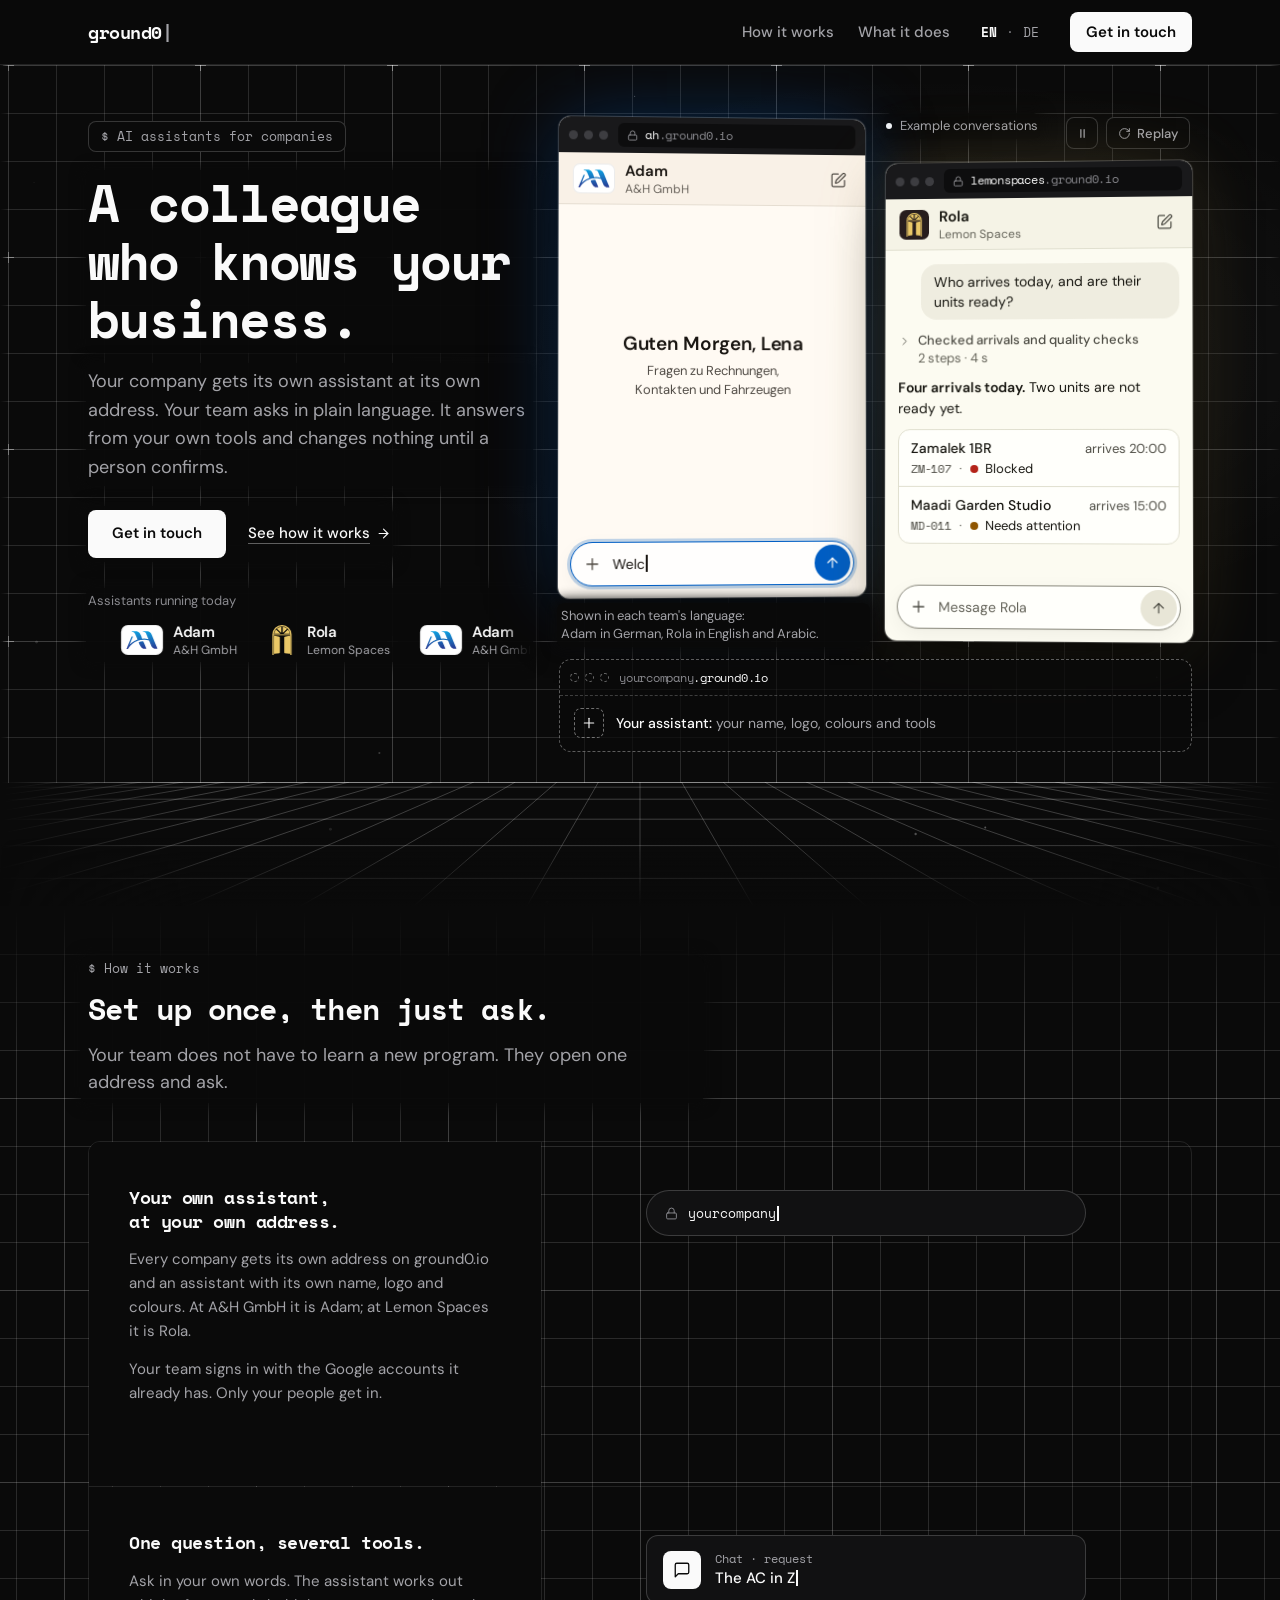
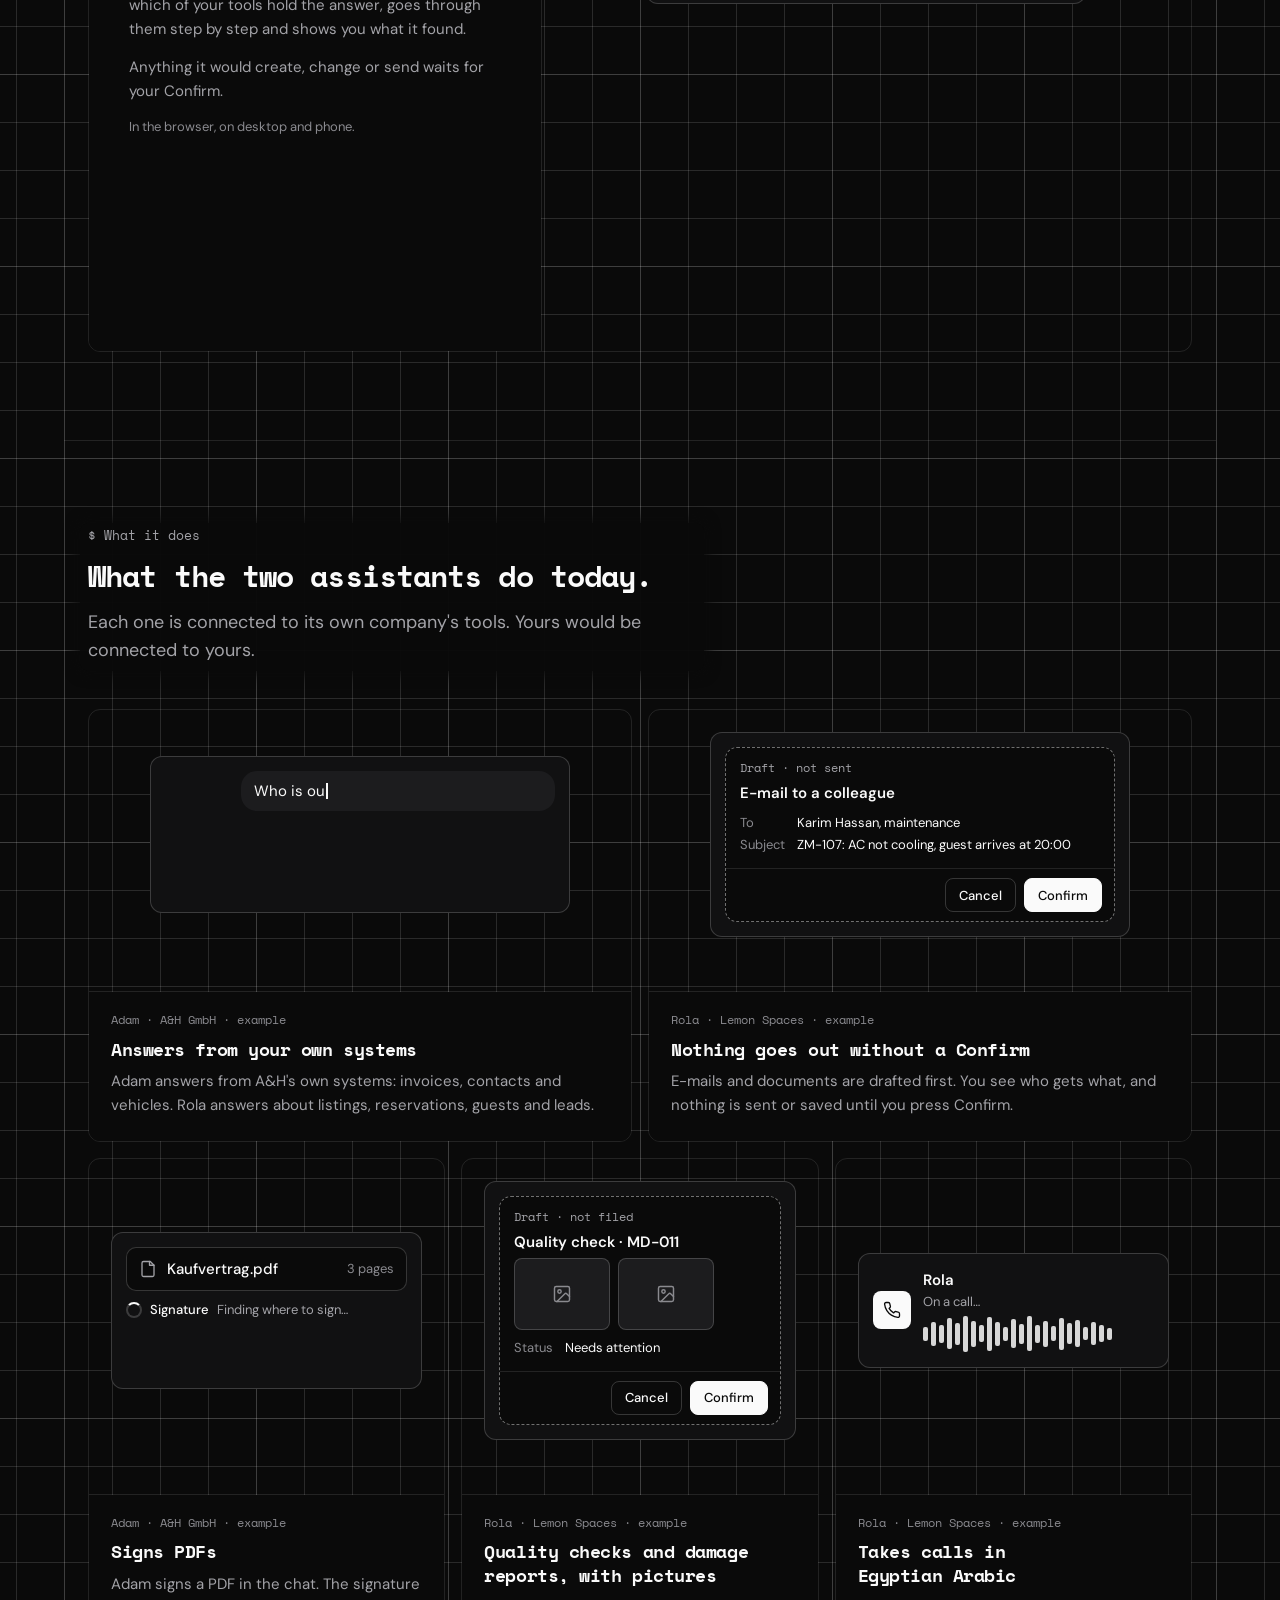
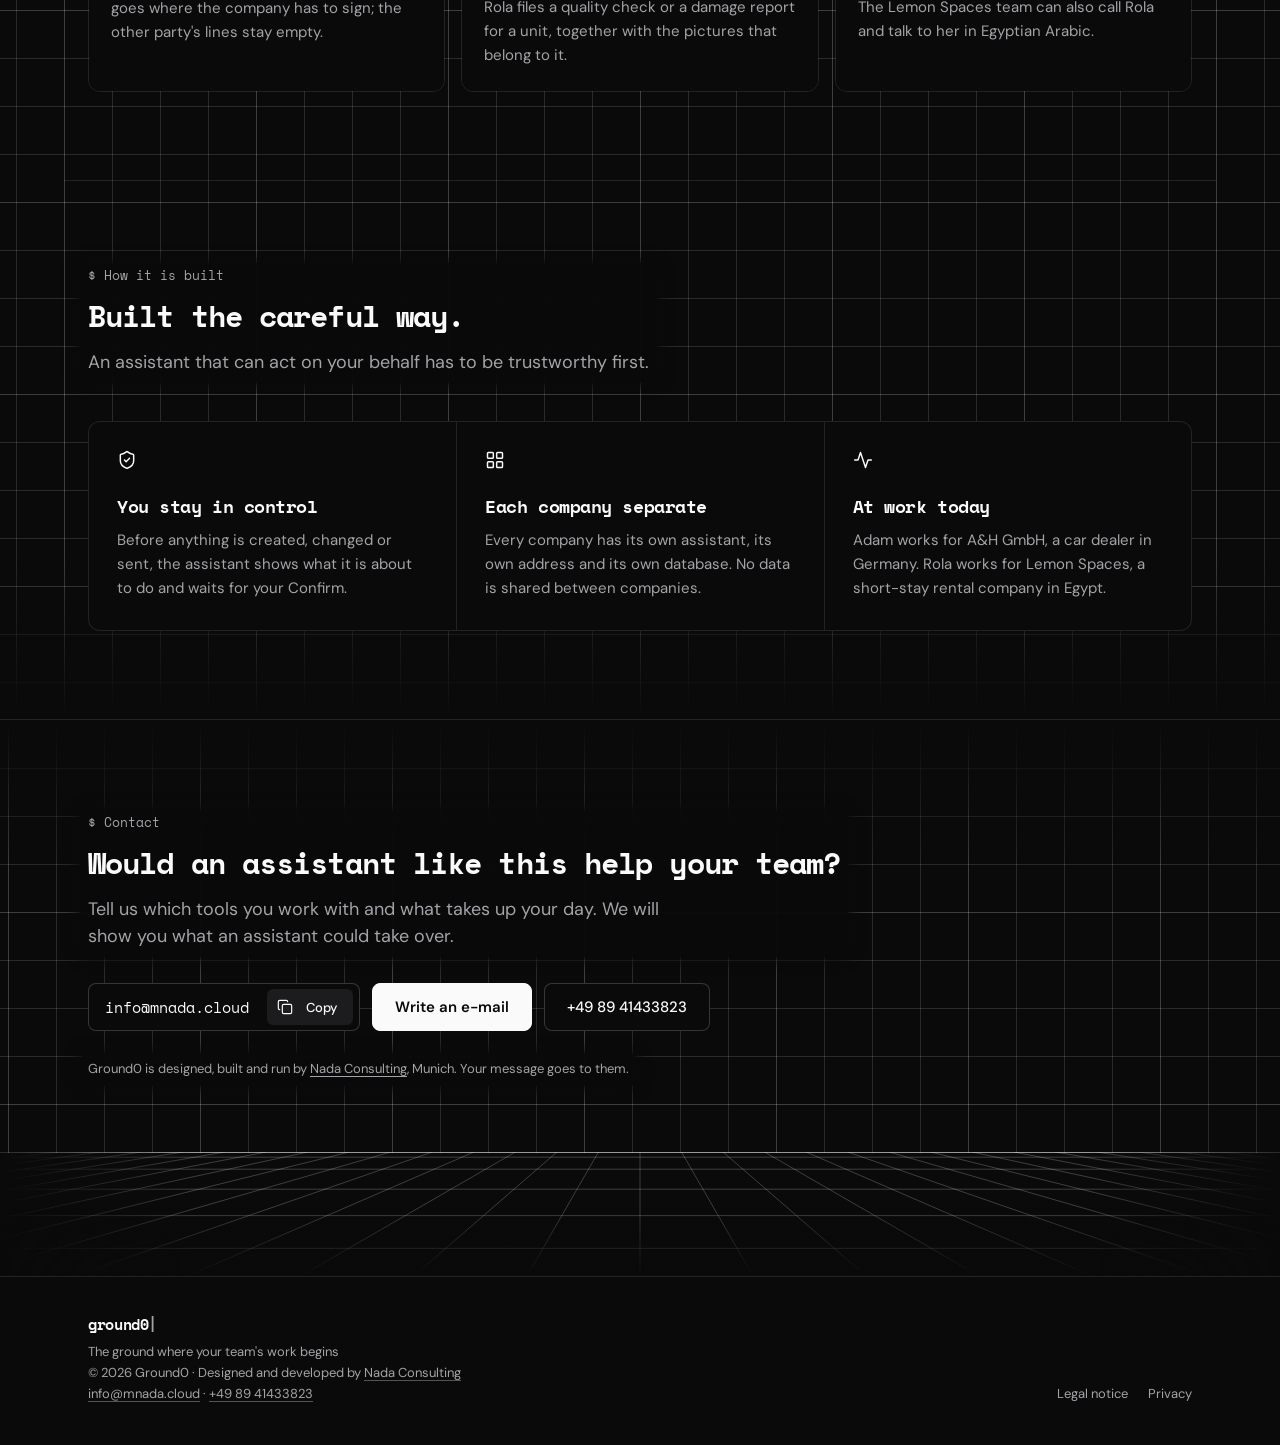
==== commit ccc6dfdb: "README and version: the roll's rounds, start, still row and names The README says how a round of the" ====
--- a/index.html
+++ b/index.html
@@ -30,7 +30,7 @@
 <link rel="icon" href="icon-192.png" type="image/png" sizes="192x192">
 <link rel="apple-touch-icon" href="apple-touch-icon.png">
 <script>(function(d){d.classList.add("js");if("IntersectionObserver" in window&&!matchMedia("(prefers-reduced-motion: reduce)").matches)d.classList.add("motion");setTimeout(function(){var g=document.querySelector(".gzh");if(g&&g._gzh)return;d.classList.remove("js","motion");if(g)g.classList.remove("gzh-js")},2500)})(document.documentElement)</script>
-<link rel="stylesheet" href="styles.css?v=10081800">
+<link rel="stylesheet" href="styles.css?v=10081900">
 </head>
 <body>
 <a class="skip" href="#main">Skip to content</a>
@@ -146,6 +146,6 @@
     <nav aria-label="Legal"><a href="legal-notice.html">Legal notice</a><a href="privacy.html">Privacy</a></nav>
   </div>
 </footer>
-<script src="site.js?v=10081800" defer onerror="document.documentElement.classList.remove('js','motion');document.querySelector('.gzh').classList.remove('gzh-js')"></script>
+<script src="site.js?v=10081900" defer onerror="document.documentElement.classList.remove('js','motion');document.querySelector('.gzh').classList.remove('gzh-js')"></script>
 </body>
 </html>
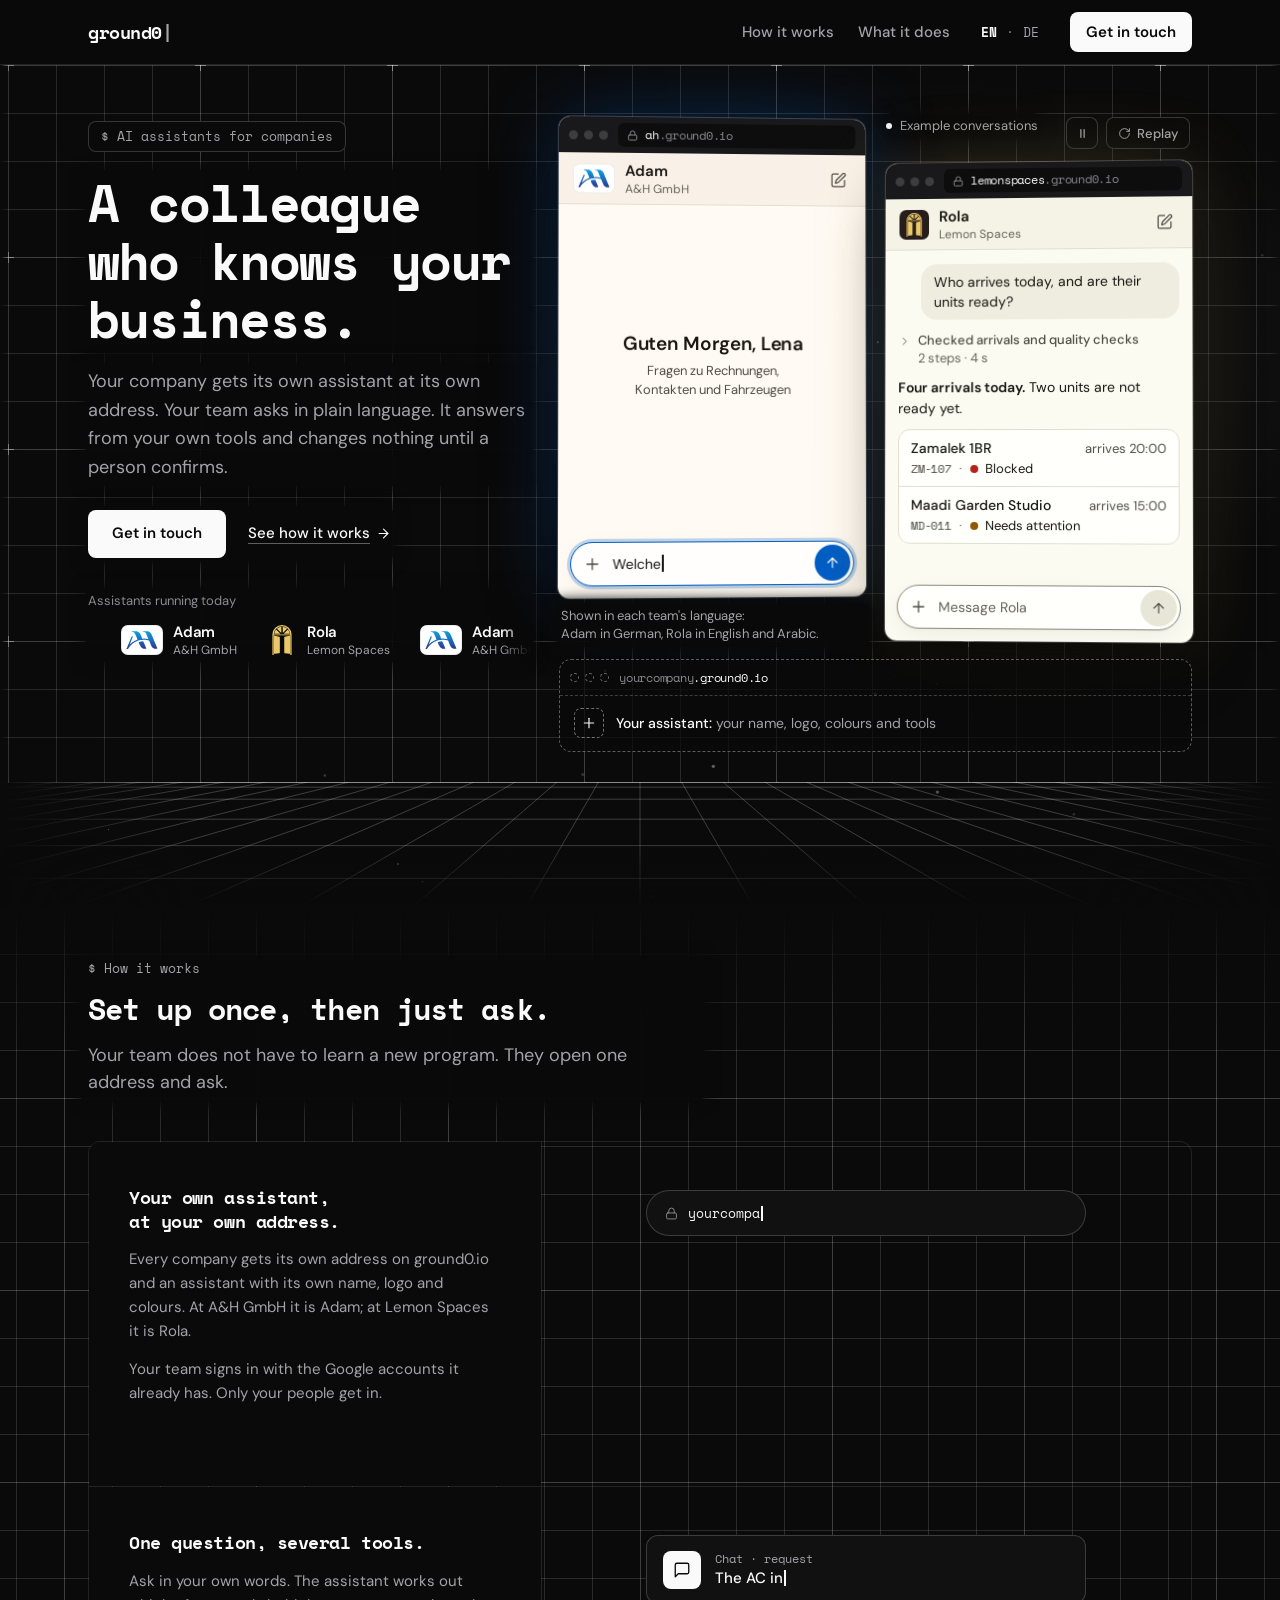
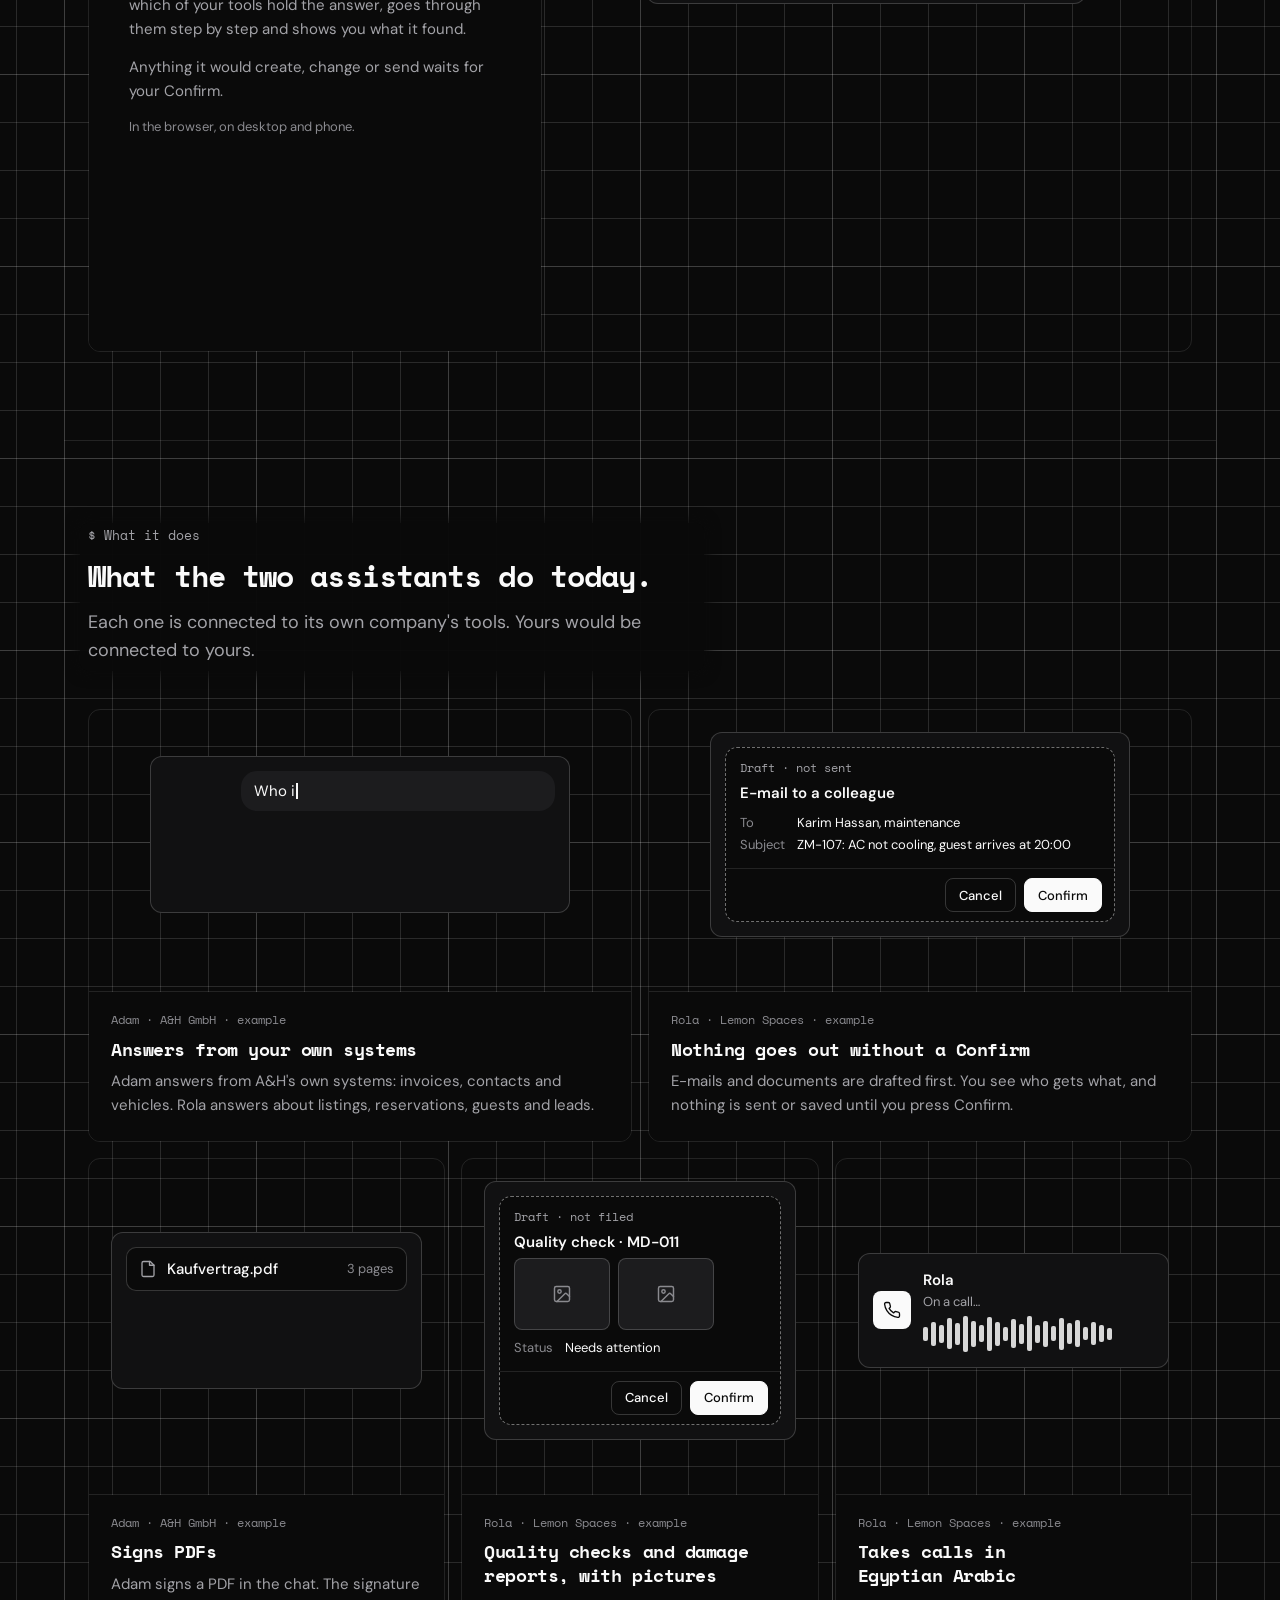
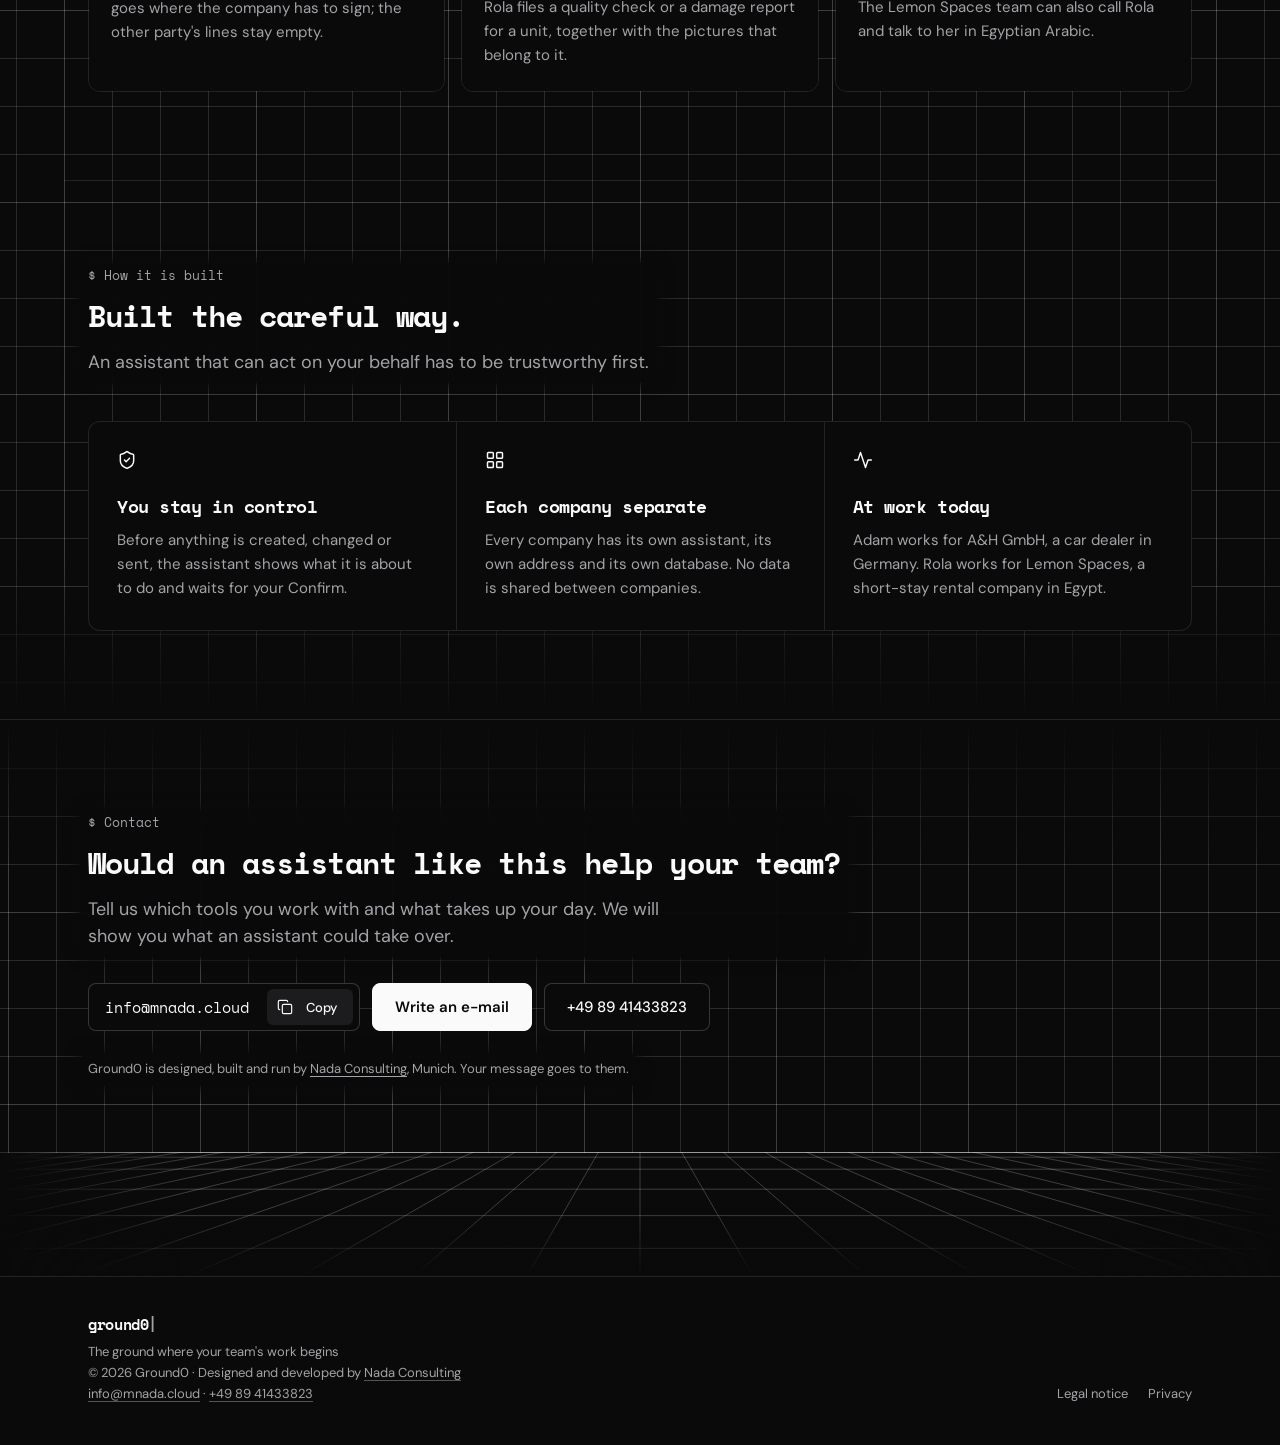
==== commit 383fd955: "Roll: the page's script measures the first two entries in whole pixels offsetLeft and offsetWidth in" ====
--- a/index.html
+++ b/index.html
@@ -51,7 +51,7 @@
 <div class="gzh-lockup" role="listitem"><span class="gzh-plate"><svg viewBox="183 386 1236 695" width="32" height="18" aria-hidden="true"><defs><linearGradient id="gzh-ah-g1" gradientUnits="userSpaceOnUse" x1="0" x2="0" y1="392" y2="1207"><stop offset="0" stop-color="#0DA2E1"/><stop offset="1" stop-color="#2E2483"/></linearGradient></defs><path fill="url(#gzh-ah-g1)" d="M204 1079L201 1078L214 1053L217 1039L223 1030L240 987L243 978L242 976L245 976L246 972L247 972L252 954L254 955L253 953L283 882L285 874L288 872L289 864L296 853L304 831L305 824L306 823L305 825L307 824L311 816L312 809L317 800L354 711L357 699L371 671L372 663L375 659L378 648L390 624L396 606L400 600L451 600L452 607L442 626L430 660L426 665L409 707L404 723L401 728L380 776L372 797L371 805L369 803L370 806L363 823L358 831L346 864L342 867L340 878L337 879L326 911L329 910L330 909L328 908L335 904L336 900L339 900L345 889L351 887L363 875L372 870L370 868L374 867L385 858L387 853L392 852L409 836L428 825L443 812L483 787L480 784L490 784L508 772L538 756L552 751L572 739L580 738L589 733L628 719L628 713L626 717L624 704L610 672L610 669L608 669L598 641L595 638L595 633L593 635L592 627L579 594L537 497L511 461L508 462L505 457L495 448L492 448L488 441L478 433L453 420L407 417L407 395L429 394L550 394L595 396L643 412L657 421L658 419L660 420L659 422L662 421L664 426L673 432L679 433L680 436L677 434L679 437L684 440L699 456L702 458L704 457L705 464L715 475L733 504L734 505L736 503L737 511L746 527L772 580L802 672L804 680L807 679L806 683L888 680L959 683L1012 691L1049 702L1045 687L1013 614L1006 593L1004 597L1003 586L995 570L993 570L991 561L977 525L972 518L959 483L949 465L933 445L913 430L899 424L872 417L836 415L832 414L834 408L834 402L836 394L1013 396L1060 409L1084 422L1106 438L1108 437L1147 477L1162 504L1166 507L1168 516L1217 632L1217 635L1220 636L1228 661L1260 733L1265 750L1272 761L1277 778L1279 778L1279 782L1291 809L1292 814L1295 816L1297 825L1301 830L1302 838L1313 865L1317 869L1317 874L1319 874L1320 881L1322 881L1325 893L1327 892L1328 901L1351 952L1357 971L1359 970L1398 1069L1306 1070L1281 1067L1259 1060L1235 1047L1200 1020L1180 998L1180 995L1178 997L1177 992L1158 960L1157 952L1150 932L1148 934L1146 924L1138 910L1139 907L1115 855L1114 846L1110 837L1107 836L1109 836L1108 834L1102 822L1103 821L1099 816L1094 802L1092 803L1091 793L1077 761L1071 754L1051 749L1052 747L1024 742L1024 740L1016 740L1007 737L970 731L918 726L865 724L791 729L742 736L705 743L630 766L622 771L619 770L596 779L597 781L586 783L581 788L562 794L556 800L550 801L550 803L510 823L490 836L491 838L486 838L476 847L458 858L448 868L442 871L439 875L440 876L437 878L435 876L435 879L428 881L425 887L421 888L421 891L415 893L390 916L364 941L358 951L350 957L351 959L345 963L342 967L344 967L339 970L321 991L319 997L290 1034L286 1040L288 1040L284 1043L262 1079L204 1079ZM881 1074L849 1068L819 1053L795 1037L779 1019L772 1014L771 1009L768 1009L754 988L748 983L748 979L740 968L737 967L735 959L723 939L720 937L715 924L715 925L713 924L714 922L706 905L704 905L701 893L699 893L699 889L697 890L692 874L689 872L676 824L676 821L683 816L682 814L693 811L695 808L753 796L850 784L851 790L861 808L866 824L868 824L868 829L870 828L877 849L877 847L879 849L917 938L971 1074L946 1076L881 1074Z"/></svg></span><div class="gzh-names"><span class="gzh-assistant">Adam</span><span class="gzh-company">A&amp;H GmbH</span></div></div>
 <div class="gzh-lockup" role="listitem"><svg class="gzh-arch" viewBox="0 0 24 24" width="30" height="30" aria-hidden="true"><g transform="translate(4.323 0) scale(.01139) translate(-126 -60)"><defs><mask id="gzh-arch-m1" maskUnits="userSpaceOnUse" x="150" y="100" width="1300" height="620"><path d="M781 218.7C781 186.9 754.5 161.2 723 165.7A573 573 0 0 0 457.6 276.2C433.2 294.7 432.6 330.3 454.3 351.9L695.6 593.3C727.1 624.8 781 602.5 781 558ZM423.9 385.2C401.4 362.8 364.5 363.3 345.4 388.8A573 573 0 0 0 237.9 641C232.9 671.7 257.9 698 289 698L635.3 698C672.7 698 691.4 652.8 665 626.3ZM826 218.7C826 186.9 852.5 161.2 884 165.7A573 573 0 0 1 1149.4 276.2C1173.8 294.7 1174.4 330.3 1152.7 351.9L911.4 593.3C879.9 624.8 826 602.5 826 558ZM1183.1 385.2C1205.6 362.8 1242.5 363.3 1261.6 388.8A573 573 0 0 1 1369.1 641C1374.1 671.7 1349.1 698 1318 698L971.7 698C934.3 698 915.6 652.8 942 626.3Z" fill="#fff" stroke="#000" stroke-width="44"/></mask></defs><path d="M171.5 2167V735.3A628.25 628.25 0 0 1 1428 735.3V2167" fill="none" stroke="#EAC867" stroke-width="90"/><path d="M171.5 753H1428" stroke="#EAC867" stroke-width="60"/><rect x="150" y="100" width="1300" height="620" fill="#EAC867" mask="url(#gzh-arch-m1)"/><path d="M236.5 860.3C236.5 833.4 261.3 813.5 287.5 819.2L613 890.9C633.1 895.3 647.5 913.2 647.5 933.9L647.5 1991.2C647.5 2014 630.7 2033.4 608.1 2036.7L282.2 2084C258.1 2087.5 236.5 2068.8 236.5 2044.4ZM1369.5 860.3C1369.5 833.4 1344.7 813.5 1318.5 819.2L993 890.9C972.9 895.3 958.5 913.2 958.5 933.9L958.5 1991.2C958.5 2014 975.3 2033.4 997.9 2036.7L1323.8 2084C1347.9 2087.5 1369.5 2068.8 1369.5 2044.4Z" fill="#EAC867"/></g></svg><div class="gzh-names"><span class="gzh-assistant">Rola</span><span class="gzh-company">Lemon Spaces</span></div></div>
 <div class="gzh-lockup gzh-open" aria-hidden="true"><span class="gzh-plus"><svg class="gzh-i" viewBox="0 0 24 24" aria-hidden="true"><path d="M5 12h14"/><path d="M12 5v14"/></svg></span><div class="gzh-names gzh-addr"><span>yourcompany</span><span>.ground0.io</span></div></div>
-</div></div></div><script>(function(t){if(!document.documentElement.classList.contains("js"))return;var o=t.querySelector(".gzh-open"),e=[].filter.call(t.children,function(x){return x!==o}),m=e.length,u,k,n,i,j;if(!m)return;function put(x,b){x=x.cloneNode(true);x.classList.add("gzh-roll-copy");x.removeAttribute("role");x.setAttribute("aria-hidden","true");[].forEach.call(x.querySelectorAll("[id]"),function(y){y.removeAttribute("id")});t.insertBefore(x,b)}for(i=m;i<3;i+=m)for(j=0;j<m;j++)put(e[j],o);u=[].slice.call(t.children);k=u.length;n=Math.ceil(2400/(110*k))+2;for(i=1;i<n;i++)for(j=0;j<k;j++)put(u[j],null);t.style.setProperty("--gzh-roll-n",n);t.style.setProperty("--gzh-roll-k",k);i=Math.ceil(u[1].getBoundingClientRect().right-u[0].getBoundingClientRect().left);if(i>0)t.style.setProperty("--gzh-roll-pair",i+"px")})(document.currentScript.previousElementSibling.querySelector(".gzh-roll-track"))</script>
+</div></div></div><script>(function(t){if(!document.documentElement.classList.contains("js"))return;var o=t.querySelector(".gzh-open"),e=[].filter.call(t.children,function(x){return x!==o}),m=e.length,u,k,n,i,j;if(!m)return;function put(x,b){x=x.cloneNode(true);x.classList.add("gzh-roll-copy");x.removeAttribute("role");x.setAttribute("aria-hidden","true");[].forEach.call(x.querySelectorAll("[id]"),function(y){y.removeAttribute("id")});t.insertBefore(x,b)}for(i=m;i<3;i+=m)for(j=0;j<m;j++)put(e[j],o);u=[].slice.call(t.children);k=u.length;n=Math.ceil(2400/(110*k))+2;for(i=1;i<n;i++)for(j=0;j<k;j++)put(u[j],null);t.style.setProperty("--gzh-roll-n",n);t.style.setProperty("--gzh-roll-k",k);i=u[1].offsetLeft+u[1].offsetWidth-u[0].offsetLeft+1;if(i>1)t.style.setProperty("--gzh-roll-pair",i+"px")})(document.currentScript.previousElementSibling.querySelector(".gzh-roll-track"))</script>
 </div></div><div class="gzh-stage"><div class="gzh-wins"><div class="gzh-bar gzh-rise gzh-n3"><span class="gzh-eg">Example conversations</span><span class="gzh-ctl"><span class="gzh-count" aria-live="polite"></span><button type="button" class="gzh-pause" aria-pressed="false" aria-label="Pause the animations"><svg class="gzh-i" viewBox="0 0 24 24" aria-hidden="true"><path class="gzh-p-on" d="M9 5v14M15 5v14"/><path class="gzh-p-off" d="M8 5.5v13l10-6.5z"/></svg></button><button type="button" class="gzh-replay" aria-label="Replay the examples" data-step="Next step" data-step-label="Show the next step of the examples"><svg class="gzh-i" viewBox="0 0 24 24" aria-hidden="true"><path d="M21 12a9 9 0 1 1-9-9c2.52 0 4.93 1 6.74 2.74L21 8"/><path d="M21 3v5h-5"/></svg><span>Replay</span></button></span></div><div class="gzh-w gzh-w-a gzh-rise gzh-n2"><div class="gzh-float"><div class="gzh-win gzh-win-ah gzh-blank" data-play role="img" aria-label="Example in German at ah.ground0.io: Lena asks Adam, the assistant of A&amp;H GmbH, which invoices are still open for Autohaus Becker. Adam checks Lexoffice and HubSpot, lists three open invoices, drafts a payment reminder and sends it only after Lena confirms."><div class="gzh-chrome"><span class="gzh-dots"><i></i><i></i><i></i></span><span class="gzh-url"><svg class="gzh-i" viewBox="0 0 24 24" aria-hidden="true"><rect width="18" height="11" x="3" y="11" rx="2" ry="2"/><path d="M7 11V7a5 5 0 0 1 10 0v4"/></svg><span><b>ah</b>.ground0.io</span></span></div><div class="gzh-head"><div class="gzh-lockup"><span class="gzh-plate"><svg viewBox="183 386 1236 695" width="32" height="18" aria-hidden="true"><defs><linearGradient id="gzh-ah-g2" gradientUnits="userSpaceOnUse" x1="0" x2="0" y1="392" y2="1207"><stop offset="0" stop-color="#0DA2E1"/><stop offset="1" stop-color="#2E2483"/></linearGradient></defs><path fill="url(#gzh-ah-g2)" d="M204 1079L201 1078L214 1053L217 1039L223 1030L240 987L243 978L242 976L245 976L246 972L247 972L252 954L254 955L253 953L283 882L285 874L288 872L289 864L296 853L304 831L305 824L306 823L305 825L307 824L311 816L312 809L317 800L354 711L357 699L371 671L372 663L375 659L378 648L390 624L396 606L400 600L451 600L452 607L442 626L430 660L426 665L409 707L404 723L401 728L380 776L372 797L371 805L369 803L370 806L363 823L358 831L346 864L342 867L340 878L337 879L326 911L329 910L330 909L328 908L335 904L336 900L339 900L345 889L351 887L363 875L372 870L370 868L374 867L385 858L387 853L392 852L409 836L428 825L443 812L483 787L480 784L490 784L508 772L538 756L552 751L572 739L580 738L589 733L628 719L628 713L626 717L624 704L610 672L610 669L608 669L598 641L595 638L595 633L593 635L592 627L579 594L537 497L511 461L508 462L505 457L495 448L492 448L488 441L478 433L453 420L407 417L407 395L429 394L550 394L595 396L643 412L657 421L658 419L660 420L659 422L662 421L664 426L673 432L679 433L680 436L677 434L679 437L684 440L699 456L702 458L704 457L705 464L715 475L733 504L734 505L736 503L737 511L746 527L772 580L802 672L804 680L807 679L806 683L888 680L959 683L1012 691L1049 702L1045 687L1013 614L1006 593L1004 597L1003 586L995 570L993 570L991 561L977 525L972 518L959 483L949 465L933 445L913 430L899 424L872 417L836 415L832 414L834 408L834 402L836 394L1013 396L1060 409L1084 422L1106 438L1108 437L1147 477L1162 504L1166 507L1168 516L1217 632L1217 635L1220 636L1228 661L1260 733L1265 750L1272 761L1277 778L1279 778L1279 782L1291 809L1292 814L1295 816L1297 825L1301 830L1302 838L1313 865L1317 869L1317 874L1319 874L1320 881L1322 881L1325 893L1327 892L1328 901L1351 952L1357 971L1359 970L1398 1069L1306 1070L1281 1067L1259 1060L1235 1047L1200 1020L1180 998L1180 995L1178 997L1177 992L1158 960L1157 952L1150 932L1148 934L1146 924L1138 910L1139 907L1115 855L1114 846L1110 837L1107 836L1109 836L1108 834L1102 822L1103 821L1099 816L1094 802L1092 803L1091 793L1077 761L1071 754L1051 749L1052 747L1024 742L1024 740L1016 740L1007 737L970 731L918 726L865 724L791 729L742 736L705 743L630 766L622 771L619 770L596 779L597 781L586 783L581 788L562 794L556 800L550 801L550 803L510 823L490 836L491 838L486 838L476 847L458 858L448 868L442 871L439 875L440 876L437 878L435 876L435 879L428 881L425 887L421 888L421 891L415 893L390 916L364 941L358 951L350 957L351 959L345 963L342 967L344 967L339 970L321 991L319 997L290 1034L286 1040L288 1040L284 1043L262 1079L204 1079ZM881 1074L849 1068L819 1053L795 1037L779 1019L772 1014L771 1009L768 1009L754 988L748 983L748 979L740 968L737 967L735 959L723 939L720 937L715 924L715 925L713 924L714 922L706 905L704 905L701 893L699 893L699 889L697 890L692 874L689 872L676 824L676 821L683 816L682 814L693 811L695 808L753 796L850 784L851 790L861 808L866 824L868 824L868 829L870 828L877 849L877 847L879 849L917 938L971 1074L946 1076L881 1074Z"/></svg></span><div class="gzh-names"><span class="gzh-assistant">Adam</span><span class="gzh-company">A&amp;H GmbH</span></div></div><span class="gzh-head-ico"><svg class="gzh-i" viewBox="0 0 24 24" aria-hidden="true"><path d="M12 3H5a2 2 0 0 0-2 2v14a2 2 0 0 0 2 2h14a2 2 0 0 0 2-2v-7"/><path d="M18.375 2.625a1 1 0 0 1 3 3l-9.013 9.014a2 2 0 0 1-.853.505l-2.873.84a.5.5 0 0 1-.62-.62l.84-2.873a2 2 0 0 1 .506-.852z"/></svg></span></div><div class="gzh-thread" lang="de"><div class="gzh-empty"><p class="gzh-greet">Guten Morgen, Lena</p><p class="gzh-hint">Fragen zu Rechnungen, Kontakten und Fahrzeugen</p></div><div class="gzh-col"><div class="gzh-u" data-k="q1"><div class="gzh-bubble">Welche Rechnungen von Autohaus Becker sind noch offen?</div></div><div class="gzh-b"><div class="gzh-work" data-k="w1" data-st="done" data-one="Schritt" data-many="Schritte"><div class="gzh-think"><i class="gzh-spin"></i><span class="gzh-glint">Denkt nach…</span></div><div class="gzh-sum"><svg class="gzh-i" viewBox="0 0 24 24" aria-hidden="true"><path d="m9 18 6-6-6-6"/></svg><span><b class="gzh-s-run">Arbeitet</b><b class="gzh-s-done">Lexoffice und HubSpot geprüft</b><span class="gzh-meta">2 Schritte · 4 s</span></span></div><div class="gzh-fold"><div class="gzh-steps"><div class="gzh-steps-in"><div class="gzh-step" data-k="s1" data-st="done"><i class="gzh-spin"></i><svg class="gzh-i" viewBox="0 0 24 24" aria-hidden="true"><path d="M20 6 9 17l-5-5"/></svg><span class="gzh-what"><span class="gzh-tool">Lexoffice</span> · <span class="gzh-live-t gzh-glint">Sucht Rechnungen…</span><span class="gzh-done-t">3 offene Rechnungen</span></span><span class="gzh-t">2 s</span></div><div class="gzh-step" data-k="s2" data-st="done"><i class="gzh-spin"></i><svg class="gzh-i" viewBox="0 0 24 24" aria-hidden="true"><path d="M20 6 9 17l-5-5"/></svg><span class="gzh-what"><span class="gzh-tool">HubSpot</span> · <span class="gzh-live-t gzh-glint">Sucht den Kontakt…</span><span class="gzh-done-t">Kontakt gefunden</span></span><span class="gzh-t">2 s</span></div></div></div></div></div><p class="gzh-prose" data-k="a1">Drei Rechnungen sind offen, zusammen <strong>4.820&nbsp;€</strong>.</p><div class="gzh-rows" data-k="r1"><div class="gzh-r"><div class="gzh-l1"><span class="gzh-code">2026-0418</span><span class="gzh-end">2.150&nbsp;€</span></div><div class="gzh-l2"><span class="gzh-st gzh-bad">21 Tage überfällig</span></div></div><div class="gzh-r"><div class="gzh-l1"><span class="gzh-code">2026-0431</span><span class="gzh-end">1.480&nbsp;€</span></div><div class="gzh-l2"><span class="gzh-st gzh-warn">Fällig in 3 Tagen</span></div></div><div class="gzh-r"><div class="gzh-l1"><span class="gzh-code">2026-0440</span><span class="gzh-end">1.190&nbsp;€</span></div><div class="gzh-l2"><span class="gzh-st gzh-ok">Fällig in 12 Tagen</span></div></div></div></div><div class="gzh-u" data-k="q2"><div class="gzh-bubble">Bitte eine Zahlungserinnerung für die älteste.</div></div><div class="gzh-b"><div class="gzh-work" data-k="w2" data-st="done" data-one="Schritt" data-many="Schritte"><div class="gzh-think"><i class="gzh-spin"></i><span class="gzh-glint">Denkt nach…</span></div><div class="gzh-sum"><svg class="gzh-i" viewBox="0 0 24 24" aria-hidden="true"><path d="m9 18 6-6-6-6"/></svg><span><b class="gzh-s-run">Arbeitet</b><b class="gzh-s-wait">Wartet auf Bestätigung</b><b class="gzh-s-done">Erinnerung gesendet</b><span class="gzh-meta">2 Schritte · 3 s</span></span></div><div class="gzh-fold"><div class="gzh-steps"><div class="gzh-steps-in"><div class="gzh-step" data-k="s3" data-st="done"><i class="gzh-spin"></i><svg class="gzh-i" viewBox="0 0 24 24" aria-hidden="true"><path d="M20 6 9 17l-5-5"/></svg><span class="gzh-what"><span class="gzh-tool">Gmail</span> · <span class="gzh-live-t gzh-glint">Bereitet Entwurf vor…</span><span class="gzh-done-t">Entwurf vorbereitet</span></span><span class="gzh-t">2 s</span></div></div></div></div></div><div class="gzh-card" data-k="c" data-st="ready"><div class="gzh-hd"><div class="gzh-draft">Entwurf · nicht gesendet</div><div class="gzh-title">Zahlungserinnerung senden</div></div><dl><dt>An</dt><dd>Autohaus Becker, Buchhaltung</dd><dt>Betreff</dt><dd>Zahlungserinnerung <span class="gzh-code">2026-0418</span></dd></dl><p class="gzh-says">Gesendet wird erst nach Bestätigung.</p><div class="gzh-ft"><span class="gzh-btn">Abbrechen</span><span class="gzh-btn gzh-primary">Bestätigen</span></div></div><div class="gzh-receipt" data-k="rc"><svg class="gzh-i" viewBox="0 0 24 24" aria-hidden="true"><path d="M20 6 9 17l-5-5"/></svg><b>Erinnerung gesendet</b><span class="gzh-rt">Bestätigt von Lena Krüger · 09:42</span></div></div></div></div><div class="gzh-dock"><div class="gzh-composer" data-st="idle"><span class="gzh-ib"><svg class="gzh-i" viewBox="0 0 24 24" aria-hidden="true"><path d="M5 12h14"/><path d="M12 5v14"/></svg></span><span class="gzh-input"><span class="gzh-ph">Nachricht an Adam</span><span class="gzh-typed"></span><i class="gzh-caret"></i></span><span class="gzh-send"><svg class="gzh-i" viewBox="0 0 24 24" aria-hidden="true"><path d="m5 12 7-7 7 7"/><path d="M12 19V5"/></svg><i></i></span></div></div></div></div></div><div class="gzh-w gzh-w-b gzh-rise gzh-n4"><div class="gzh-float"><div class="gzh-win gzh-win-ls gzh-blank" data-play role="img" aria-label="Example at lemonspaces.ground0.io: Mona asks Rola, the assistant of Lemon Spaces, who arrives today and whether their units are ready. Rola checks the reservations and the quality checks and names two units that are not ready. Mona then asks in Arabic for a note on unit ZM-107; Rola prepares it and saves it only after Mona confirms."><div class="gzh-chrome"><span class="gzh-dots"><i></i><i></i><i></i></span><span class="gzh-url"><svg class="gzh-i" viewBox="0 0 24 24" aria-hidden="true"><rect width="18" height="11" x="3" y="11" rx="2" ry="2"/><path d="M7 11V7a5 5 0 0 1 10 0v4"/></svg><span><b>lemonspaces</b>.ground0.io</span></span></div><div class="gzh-head"><div class="gzh-lockup"><svg class="gzh-arch" viewBox="0 0 24 24" width="30" height="30" aria-hidden="true"><rect width="24" height="24" rx="5.5" fill="#271d1d"/><g transform="translate(2.4 2.4) scale(.8)"><g transform="translate(4.323 0) scale(.01139) translate(-126 -60)"><defs><mask id="gzh-arch-m2" maskUnits="userSpaceOnUse" x="150" y="100" width="1300" height="620"><path d="M781 218.7C781 186.9 754.5 161.2 723 165.7A573 573 0 0 0 457.6 276.2C433.2 294.7 432.6 330.3 454.3 351.9L695.6 593.3C727.1 624.8 781 602.5 781 558ZM423.9 385.2C401.4 362.8 364.5 363.3 345.4 388.8A573 573 0 0 0 237.9 641C232.9 671.7 257.9 698 289 698L635.3 698C672.7 698 691.4 652.8 665 626.3ZM826 218.7C826 186.9 852.5 161.2 884 165.7A573 573 0 0 1 1149.4 276.2C1173.8 294.7 1174.4 330.3 1152.7 351.9L911.4 593.3C879.9 624.8 826 602.5 826 558ZM1183.1 385.2C1205.6 362.8 1242.5 363.3 1261.6 388.8A573 573 0 0 1 1369.1 641C1374.1 671.7 1349.1 698 1318 698L971.7 698C934.3 698 915.6 652.8 942 626.3Z" fill="#fff" stroke="#000" stroke-width="44"/></mask></defs><path d="M171.5 2167V735.3A628.25 628.25 0 0 1 1428 735.3V2167" fill="none" stroke="#EAC867" stroke-width="90"/><path d="M171.5 753H1428" stroke="#EAC867" stroke-width="60"/><rect x="150" y="100" width="1300" height="620" fill="#EAC867" mask="url(#gzh-arch-m2)"/><path d="M236.5 860.3C236.5 833.4 261.3 813.5 287.5 819.2L613 890.9C633.1 895.3 647.5 913.2 647.5 933.9L647.5 1991.2C647.5 2014 630.7 2033.4 608.1 2036.7L282.2 2084C258.1 2087.5 236.5 2068.8 236.5 2044.4ZM1369.5 860.3C1369.5 833.4 1344.7 813.5 1318.5 819.2L993 890.9C972.9 895.3 958.5 913.2 958.5 933.9L958.5 1991.2C958.5 2014 975.3 2033.4 997.9 2036.7L1323.8 2084C1347.9 2087.5 1369.5 2068.8 1369.5 2044.4Z" fill="#EAC867"/></g></g></svg><div class="gzh-names"><span class="gzh-assistant">Rola</span><span class="gzh-company">Lemon Spaces</span></div></div><span class="gzh-head-ico"><svg class="gzh-i" viewBox="0 0 24 24" aria-hidden="true"><path d="M12 3H5a2 2 0 0 0-2 2v14a2 2 0 0 0 2 2h14a2 2 0 0 0 2-2v-7"/><path d="M18.375 2.625a1 1 0 0 1 3 3l-9.013 9.014a2 2 0 0 1-.853.505l-2.873.84a.5.5 0 0 1-.62-.62l.84-2.873a2 2 0 0 1 .506-.852z"/></svg></span></div><div class="gzh-thread" lang="en"><div class="gzh-empty"><p class="gzh-greet">Good afternoon, Mona</p><p class="gzh-hint">Ask Rola about listings, reservations and guests</p></div><div class="gzh-col"><div class="gzh-u" data-k="q1"><div class="gzh-bubble">Who arrives today, and are their units ready?</div></div><div class="gzh-b"><div class="gzh-work" data-k="w1" data-st="done" data-one="step" data-many="steps"><div class="gzh-think"><i class="gzh-spin"></i><span class="gzh-glint">Thinking…</span></div><div class="gzh-sum"><svg class="gzh-i" viewBox="0 0 24 24" aria-hidden="true"><path d="m9 18 6-6-6-6"/></svg><span><b class="gzh-s-run">Working</b><b class="gzh-s-done">Checked arrivals and quality checks</b><span class="gzh-meta">2 steps · 4 s</span></span></div><div class="gzh-fold"><div class="gzh-steps"><div class="gzh-steps-in"><div class="gzh-step" data-k="s1" data-st="done"><i class="gzh-spin"></i><svg class="gzh-i" viewBox="0 0 24 24" aria-hidden="true"><path d="M20 6 9 17l-5-5"/></svg><span class="gzh-what"><span class="gzh-tool">Reservations</span> · <span class="gzh-live-t gzh-glint">Checking today…</span><span class="gzh-done-t">4 arrivals today</span></span><span class="gzh-t">2 s</span></div><div class="gzh-step" data-k="s2" data-st="done"><i class="gzh-spin"></i><svg class="gzh-i" viewBox="0 0 24 24" aria-hidden="true"><path d="M20 6 9 17l-5-5"/></svg><span class="gzh-what"><span class="gzh-tool">Quality checks</span> · <span class="gzh-live-t gzh-glint">Checking 4 units…</span><span class="gzh-done-t">2 units not ready</span></span><span class="gzh-t">2 s</span></div></div></div></div></div><p class="gzh-prose" data-k="a1"><strong>Four arrivals today.</strong> Two units are not ready yet.</p><div class="gzh-rows" data-k="r1"><div class="gzh-r"><div class="gzh-l1"><span>Zamalek 1BR</span><span class="gzh-end gzh-soft">arrives 20:00</span></div><div class="gzh-l2"><span class="gzh-code">ZM-107</span><i>·</i><span class="gzh-st gzh-bad">Blocked</span></div></div><div class="gzh-r"><div class="gzh-l1"><span>Maadi Garden Studio</span><span class="gzh-end gzh-soft">arrives 15:00</span></div><div class="gzh-l2"><span class="gzh-code">MD-011</span><i>·</i><span class="gzh-st gzh-warn">Needs attention</span></div></div></div></div><div class="gzh-u" data-k="q2"><div class="gzh-bubble" lang="ar" dir="rtl">محتاجين ملاحظة على <span class="gzh-code">ZM-107</span>: الضيف الجاي هيوصل الساعة 8 بالليل.</div></div><div class="gzh-b"><div class="gzh-work" data-k="w2" data-st="done" data-one="step" data-many="steps"><div class="gzh-think"><i class="gzh-spin"></i><span class="gzh-glint">Thinking…</span></div><div class="gzh-sum"><svg class="gzh-i" viewBox="0 0 24 24" aria-hidden="true"><path d="m9 18 6-6-6-6"/></svg><span><b class="gzh-s-run">Working</b><b class="gzh-s-wait">Waiting for confirmation</b><b class="gzh-s-done">Saved the note</b><span class="gzh-meta">3 steps · 3 s</span></span></div><div class="gzh-fold"><div class="gzh-steps"><div class="gzh-steps-in"><div class="gzh-step" data-k="s3" data-st="done"><i class="gzh-spin"></i><svg class="gzh-i" viewBox="0 0 24 24" aria-hidden="true"><path d="M20 6 9 17l-5-5"/></svg><span class="gzh-what"><span class="gzh-tool">Units</span> · <span class="gzh-live-t gzh-glint">Looking up the unit…</span><span class="gzh-done-t">Found <span class="gzh-code">ZM-107</span></span></span><span class="gzh-t">1 s</span></div><div class="gzh-step" data-k="s4" data-st="done"><i class="gzh-spin"></i><svg class="gzh-i" viewBox="0 0 24 24" aria-hidden="true"><path d="M20 6 9 17l-5-5"/></svg><span class="gzh-what"><span class="gzh-tool">Units</span> · <span class="gzh-live-t gzh-glint">Preparing the note…</span><span class="gzh-done-t">Note prepared, not saved</span></span><span class="gzh-t">1 s</span></div></div></div></div></div><div class="gzh-card" data-k="c" data-st="ready"><div class="gzh-hd"><div class="gzh-draft">Draft · not saved</div><div class="gzh-title">Add a note to <span class="gzh-code">ZM-107</span></div></div><dl><dt>Unit</dt><dd>Zamalek 1BR</dd><dt>Note</dt><dd>Next guest arrives at 20:00.</dd></dl><p class="gzh-says">Nothing is saved until you confirm.</p><div class="gzh-ft"><span class="gzh-btn">Cancel</span><span class="gzh-btn gzh-primary">Confirm</span></div></div><div class="gzh-receipt" data-k="rc"><svg class="gzh-i" viewBox="0 0 24 24" aria-hidden="true"><path d="M20 6 9 17l-5-5"/></svg><b>Note added to <span class="gzh-code">ZM-107</span></b><span class="gzh-rt">Confirmed by Mona Adel · 14:12</span></div></div></div></div><div class="gzh-dock"><div class="gzh-composer" data-st="idle"><span class="gzh-ib"><svg class="gzh-i" viewBox="0 0 24 24" aria-hidden="true"><path d="M5 12h14"/><path d="M12 5v14"/></svg></span><span class="gzh-input"><span class="gzh-ph">Message Rola</span><span class="gzh-typed"></span><i class="gzh-caret"></i></span><span class="gzh-send"><svg class="gzh-i" viewBox="0 0 24 24" aria-hidden="true"><path d="m5 12 7-7 7 7"/><path d="M12 19V5"/></svg><i></i></span></div></div></div></div></div><p class="gzh-note gzh-rise gzh-n5">Shown in each team's language: <span>Adam in German, Rola in English and Arabic.</span></p></div><div class="gzh-slot gzh-rise gzh-n6"><div class="gzh-chrome"><span class="gzh-dots" aria-hidden="true"><i></i><i></i><i></i></span><span class="gzh-url"><span><b>yourcompany</b>.ground0.io</span></span></div><div class="gzh-slot-body"><span class="gzh-plus" aria-hidden="true"><svg class="gzh-i" viewBox="0 0 24 24" aria-hidden="true"><path d="M5 12h14"/><path d="M12 5v14"/></svg></span><span><b>Your assistant:</b> your name, logo, colours and tools</span></div></div></div></div></div>
 <div class="field"><div class="wrap frame">
 <section id="how" aria-labelledby="how-h">
--- a/styles.css
+++ b/styles.css
@@ -459,11 +459,19 @@
      Where it starts: the first two companies stand whole between the two fades, as far to the right as they can,
      so the page opens on both of them and they stay whole for the first seconds. --gzh-roll-pair is the width of
      those two with the gap between them (the page's script and site.js measure it); --gzh-roll-lead is how far
-     the track is moved to the right for that, between 30px and 120px past the left fade. */
+     the track is moved to the right for that: the first entry starts 56px to 120px past the left fade. On a
+     phone the strip is barely wider than the two, and 56px lets the second one finish arriving while the row
+     itself fades in, so that the first one is not already leaving when the page has settled. */
   .gzh.gzh-js .gzh-roll-track { flex-wrap: nowrap; gap: 0; width: max-content; will-change: transform;
-    --gzh-roll-lead: calc(var(--gzh-roll-fade) - var(--gzh-roll-gap) + clamp(30px, 100cqi - 2 * var(--gzh-roll-fade) - var(--gzh-roll-pair, 268px) - 5px, 120px));
+    --gzh-roll-lead: calc(var(--gzh-roll-fade) - var(--gzh-roll-gap) + clamp(56px, 100cqi - 2 * var(--gzh-roll-fade) - var(--gzh-roll-pair, 268px) - 5px, 120px));
     animation: gzh-roll calc(var(--gzh-roll-k) * 8.5s) linear infinite paused; }
   .gzh.gzh-js .gzh-roll-track > .gzh-lockup { display: flex; flex: none; margin-inline-start: calc(var(--gzh-roll-gap) + var(--gzh-roll-fit, 0px)); }
+  /* A strip under 320px wide (a screen of 320 to 351px) holds two entries at most. There the open slot stays out,
+     so that both are companies; the hero's dashed window further down still shows it. */
+  @container gzh-copy (max-width: 319.98px) {
+    .gzh.gzh-js .gzh-roll-track > .gzh-open { display: none; }
+    .gzh.gzh-js .gzh-roll-track { animation-duration: calc((var(--gzh-roll-k) - 1) * 8.5s); }
+  }
   /* It moves while the hero is live (on screen, tab visible, not paused with the hero's button) and the strip
      itself is on screen, and rests under the pointer and under keyboard focus. */
   .gzh.gzh-js.gzh-live .gzh-roll:not(.gzh-roll-out) .gzh-roll-track { animation-play-state: running; }
